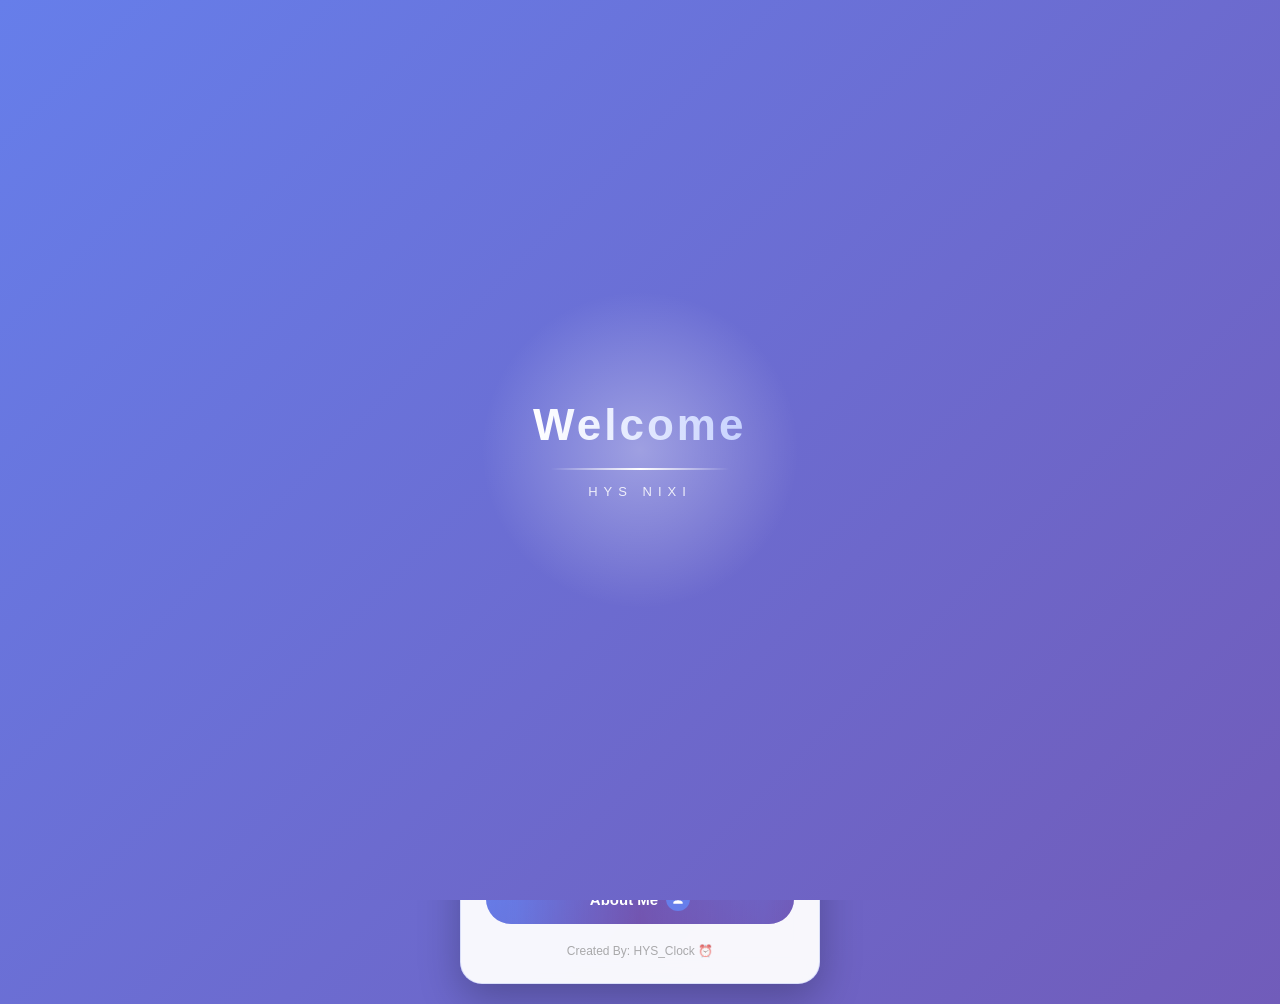
==== index.html @ 5f3a29b8 "Update index.html" ====
<!doctype html>
<html lang="fa" dir="rtl">

<head>
  <meta charset="UTF-8" />
  <meta name="viewport" content="width=device-width, initial-scale=1.0, maximum-scale=5.0, viewport-fit=cover" />
  <meta name="description" content="Created By: HYS_Clock" />
  <meta name="theme-color" content="#667eea" />
  <title>HYS NIXI</title>

  <style>
    :root {
      --primary: #667eea;
      --primary-dark: #764ba2;
      --card-bg: rgba(255, 255, 255, 0.95);
      --text: #333333;
      --muted: #888888;
      --shadow: rgba(0, 0, 0, 0.25);
      --border: rgba(102, 126, 234, 0.2);
      --clock-bg: rgba(102, 126, 234, 0.1);
      --clock-border: rgba(102, 126, 234, 0.25);
      --player-bg: rgba(102, 126, 234, 0.08);
    }

    body.dark {
      --card-bg: rgba(30, 30, 46, 0.95);
      --text: #eaeaea;
      --muted: #aaaaaa;
      --shadow: rgba(0, 0, 0, 0.6);
      --border: rgba(102, 126, 234, 0.4);
      --clock-bg: rgba(102, 126, 234, 0.18);
      --clock-border: rgba(102, 126, 234, 0.4);
      --player-bg: rgba(102, 126, 234, 0.15);
    }

    * {
      box-sizing: border-box;
      margin: 0;
      padding: 0;
    }

    html {
      -webkit-text-size-adjust: 100%;
      text-size-adjust: 100%;
      scroll-behavior: smooth;
    }

    body {
      font-family: Tahoma, sans-serif;
      min-height: 100vh;
      min-height: 100dvh;
      display: flex;
      justify-content: center;
      align-items: center;
      padding: 20px;
      background: linear-gradient(135deg, #667eea, #764ba2, #667eea);
      background-size: 300% 300%;
      animation: gradientMove 15s ease infinite;
      transition: background 0.4s ease;
      overflow-x: hidden;
      position: relative;
      -webkit-tap-highlight-color: transparent;
      -webkit-font-smoothing: antialiased;
      -moz-osx-font-smoothing: grayscale;
      overscroll-behavior-y: none;
      touch-action: manipulation;
    }

    @keyframes gradientMove {
      0% {
        background-position: 0% 50%;
      }

      50% {
        background-position: 100% 50%;
      }

      100% {
        background-position: 0% 50%;
      }
    }

    body.perf-low {
      animation-duration: 40s;
    }

    body.perf-low .avatar {
      animation: none;
    }

    body.perf-low .card {
      backdrop-filter: none;
      -webkit-backdrop-filter: none;
      background: var(--card-bg);
    }

    body.is-mobile .card {
      backdrop-filter: blur(8px);
      -webkit-backdrop-filter: blur(8px);
    }

    body.is-mobile.perf-low .card {
      backdrop-filter: none;
      -webkit-backdrop-filter: none;
    }

    #particles {
      position: fixed;
      top: 0;
      left: 0;
      width: 100%;
      height: 100%;
      pointer-events: none;
      z-index: 0;
      transform: translateZ(0);
    }

    .card {
      position: relative;
      z-index: 2;
      background: var(--card-bg);
      backdrop-filter: blur(12px);
      -webkit-backdrop-filter: blur(12px);
      border-radius: 22px;
      padding: 30px 25px 25px;
      width: 100%;
      max-width: 360px;
      text-align: center;
      box-shadow: 0 15px 40px var(--shadow);
      border: 1px solid var(--border);
      transition: background 0.4s ease, transform 0.3s ease;
      animation: cardIn 0.8s cubic-bezier(0.34, 1.56, 0.64, 1);
      will-change: transform;
      transform: translateZ(0);
      backface-visibility: hidden;
      -webkit-backface-visibility: hidden;
      overflow: hidden;
    }

    @keyframes cardIn {
      0% {
        opacity: 0;
        transform: translateY(40px) scale(0.9);
      }

      100% {
        opacity: 1;
        transform: translateY(0) scale(1);
      }
    }

    @media (hover: hover) and (pointer: fine) {
      .card:hover {
        transform: translateY(-8px);
      }
    }

    /* ============================================================
       THEME SWITCH (adapted from Uiverse.io by Galahhad)
       ------------------------------------------------------------
       - Pure CSS transitions, no JS rAF loops
       - No animation property → respects prefers-reduced-motion
       - Hover only on real pointer devices (no sticky tap state)
       - Accessible: checkbox stays focusable via opacity: 0
       ============================================================ */
    .theme-switch {
      position: absolute;
      top: 15px;
      left: 15px;
      z-index: 3;
      --toggle-size: 13px;
      --container-width: 5.625em;
      --container-height: 2.5em;
      --container-radius: 6.25em;
      --container-light-bg: #3D7EAE;
      --container-night-bg: #1D1F2C;
      --circle-container-diameter: 3.375em;
      --sun-moon-diameter: 2.125em;
      --sun-bg: #ECCA2F;
      --moon-bg: #C4C9D1;
      --spot-color: #959DB1;
      --circle-container-offset: calc((var(--circle-container-diameter) - var(--container-height)) / 2 * -1);
      --stars-color: #fff;
      --clouds-color: #F3FDFF;
      --back-clouds-color: #AACADF;
      --transition: .5s cubic-bezier(0, -0.02, 0.4, 1.25);
      --circle-transition: .3s cubic-bezier(0, -0.02, 0.35, 1.17);
      display: block;
      cursor: pointer;
      user-select: none;
      -webkit-user-select: none;
      -webkit-tap-highlight-color: transparent;
    }

    .theme-switch,
    .theme-switch *,
    .theme-switch *::before,
    .theme-switch *::after {
      box-sizing: border-box;
      margin: 0;
      padding: 0;
      font-size: var(--toggle-size);
    }

    .theme-switch__container {
      width: var(--container-width);
      height: var(--container-height);
      background-color: var(--container-light-bg);
      border-radius: var(--container-radius);
      overflow: hidden;
      cursor: pointer;
      box-shadow:
        0em -0.062em 0.062em rgba(0, 0, 0, 0.25),
        0em 0.062em 0.125em rgba(255, 255, 255, 0.94);
      transition: var(--transition);
      position: relative;
    }

    .theme-switch__container::before {
      content: "";
      position: absolute;
      z-index: 1;
      inset: 0;
      box-shadow:
        0em 0.05em 0.187em rgba(0, 0, 0, 0.25) inset,
        0em 0.05em 0.187em rgba(0, 0, 0, 0.25) inset;
      border-radius: var(--container-radius);
      pointer-events: none;
    }

    /* Visually hidden but keyboard-focusable */
    .theme-switch__checkbox {
      position: absolute;
      width: 1px;
      height: 1px;
      opacity: 0;
      pointer-events: none;
    }

    /* Focus ring on the container when checkbox is keyboard-focused */
    .theme-switch__checkbox:focus-visible+.theme-switch__container {
      outline: 2px solid rgba(255, 255, 255, 0.7);
      outline-offset: 3px;
    }

    .theme-switch__circle-container {
      width: var(--circle-container-diameter);
      height: var(--circle-container-diameter);
      background-color: rgba(255, 255, 255, 0.1);
      position: absolute;
      left: var(--circle-container-offset);
      top: var(--circle-container-offset);
      border-radius: var(--container-radius);
      box-shadow:
        inset 0 0 0 3.375em rgba(255, 255, 255, 0.1),
        inset 0 0 0 3.375em rgba(255, 255, 255, 0.1),
        0 0 0 0.625em rgba(255, 255, 255, 0.1),
        0 0 0 1.25em rgba(255, 255, 255, 0.1);
      display: flex;
      transition: var(--circle-transition);
      pointer-events: none;
    }

    .theme-switch__sun-moon-container {
      pointer-events: auto;
      position: relative;
      z-index: 2;
      width: var(--sun-moon-diameter);
      height: var(--sun-moon-diameter);
      margin: auto;
      border-radius: var(--container-radius);
      background-color: var(--sun-bg);
      box-shadow:
        0.062em 0.062em 0.062em 0em rgba(254, 255, 239, 0.61) inset,
        0em -0.062em 0.062em 0em #a1872a inset;
      filter:
        drop-shadow(0.062em 0.125em 0.125em rgba(0, 0, 0, 0.25)) drop-shadow(0em 0.062em 0.125em rgba(0, 0, 0, 0.25));
      overflow: hidden;
      transition: var(--transition);
    }

    .theme-switch__moon {
      transform: translateX(100%);
      width: 100%;
      height: 100%;
      background-color: var(--moon-bg);
      border-radius: inherit;
      box-shadow:
        0.062em 0.062em 0.062em 0em rgba(254, 255, 239, 0.61) inset,
        0em -0.062em 0.062em 0em #969696 inset;
      transition: var(--transition);
      position: relative;
    }

    .theme-switch__spot {
      position: absolute;
      top: 0.75em;
      left: 0.312em;
      width: 0.75em;
      height: 0.75em;
      border-radius: var(--container-radius);
      background-color: var(--spot-color);
      box-shadow: 0em 0.0312em 0.062em rgba(0, 0, 0, 0.25) inset;
    }

    .theme-switch__spot:nth-of-type(2) {
      width: 0.375em;
      height: 0.375em;
      top: 0.937em;
      left: 1.375em;
    }

    .theme-switch__spot:nth-last-of-type(3) {
      width: 0.25em;
      height: 0.25em;
      top: 0.312em;
      left: 0.812em;
    }

    .theme-switch__clouds {
      width: 1.25em;
      height: 1.25em;
      background-color: var(--clouds-color);
      border-radius: var(--container-radius);
      position: absolute;
      bottom: -0.625em;
      left: 0.312em;
      box-shadow:
        0.937em 0.312em var(--clouds-color),
        -0.312em -0.312em var(--back-clouds-color),
        1.437em 0.375em var(--clouds-color),
        0.5em -0.125em var(--back-clouds-color),
        2.187em 0 var(--clouds-color),
        1.25em -0.062em var(--back-clouds-color),
        2.937em 0.312em var(--clouds-color),
        2em -0.312em var(--back-clouds-color),
        3.625em -0.062em var(--clouds-color),
        2.625em 0em var(--back-clouds-color),
        4.5em -0.312em var(--clouds-color),
        3.375em -0.437em var(--back-clouds-color),
        4.625em -1.75em 0 0.437em var(--clouds-color),
        4em -0.625em var(--back-clouds-color),
        4.125em -2.125em 0 0.437em var(--back-clouds-color);
      transition: 0.5s cubic-bezier(0, -0.02, 0.4, 1.25);
    }

    .theme-switch__stars-container {
      position: absolute;
      color: var(--stars-color);
      top: -100%;
      left: 0.312em;
      width: 2.75em;
      height: auto;
      transition: var(--transition);
    }

    /* ---------- Checked (dark) state ---------- */
    .theme-switch__checkbox:checked+.theme-switch__container {
      background-color: var(--container-night-bg);
    }

    .theme-switch__checkbox:checked+.theme-switch__container .theme-switch__circle-container {
      left: calc(100% - var(--circle-container-offset) - var(--circle-container-diameter));
    }

    .theme-switch__checkbox:checked+.theme-switch__container .theme-switch__moon {
      transform: translate(0);
    }

    .theme-switch__checkbox:checked+.theme-switch__container .theme-switch__clouds {
      bottom: -4.062em;
    }

    .theme-switch__checkbox:checked+.theme-switch__container .theme-switch__stars-container {
      top: 50%;
      transform: translateY(-50%);
    }

    /* Hover micro-motion: only on devices with a real pointer */
    @media (hover: hover) and (pointer: fine) {
      .theme-switch__circle-container:hover {
        left: calc(var(--circle-container-offset) + 0.187em);
      }

      .theme-switch__checkbox:checked+.theme-switch__container .theme-switch__circle-container:hover {
        left: calc(100% - var(--circle-container-offset) - var(--circle-container-diameter) - 0.187em);
      }
    }

    /* ============================================================ */

    .clock-box {
      position: absolute;
      top: 15px;
      right: 15px;
      display: flex;
      flex-direction: column;
      align-items: center;
      padding: 6px 12px;
      background: var(--clock-bg);
      border: 1px solid var(--clock-border);
      border-radius: 14px;
      backdrop-filter: blur(8px);
      -webkit-backdrop-filter: blur(8px);
      pointer-events: none;
      animation: clockFadeIn 0.8s ease 0.3s both;
    }

    @keyframes clockFadeIn {
      from {
        opacity: 0;
        transform: translateY(-8px);
      }

      to {
        opacity: 1;
        transform: translateY(0);
      }
    }

    .clock-time {
      font-family: Arial, sans-serif;
      font-size: 14px;
      font-weight: bold;
      color: var(--text);
      font-variant-numeric: tabular-nums;
      letter-spacing: 1px;
      direction: ltr;
      display: flex;
      align-items: center;
      gap: 3px;
    }

    .clock-time .digit {
      display: inline-block;
      overflow: hidden;
      height: 1.1em;
      line-height: 1.1em;
      min-width: 0.62em;
      text-align: center;
      vertical-align: top;
    }

    .clock-time .digit>span {
      display: inline-block;
      will-change: transform, opacity;
    }

    .clock-time .digit>span.slide-down {
      animation: slideDown 0.4s cubic-bezier(0.34, 1.56, 0.64, 1);
    }

    @keyframes slideDown {
      0% {
        transform: translateY(-100%);
        opacity: 0;
      }

      60% {
        opacity: 1;
      }

      100% {
        transform: translateY(0);
        opacity: 1;
      }
    }

    .clock-time .sep {
      animation: blinkSep 1s infinite;
      color: var(--primary);
      font-weight: bold;
    }

    @keyframes blinkSep {

      0%,
      49% {
        opacity: 1;
      }

      50%,
      100% {
        opacity: 0.3;
      }
    }

    .clock-date {
      font-family: Arial, sans-serif;
      font-size: 12px;
      color: var(--muted);
      margin-top: 3px;
      white-space: nowrap;
      direction: ltr;
    }

    .avatar {
      width: 110px;
      height: 110px;
      border-radius: 50%;
      background: linear-gradient(135deg, var(--primary), var(--primary-dark));
      margin: 25px auto 15px;
      display: flex;
      align-items: center;
      justify-content: center;
      overflow: hidden;
      animation: float 3s ease-in-out infinite, pulse 4s ease-in-out infinite;
      will-change: transform;
      backface-visibility: hidden;
      -webkit-backface-visibility: hidden;
    }

    .avatar img {
      width: 100%;
      height: 100%;
      object-fit: cover;
      object-position: center;
      display: block;
      border-radius: 50%;
      pointer-events: none;
      user-select: none;
      -webkit-user-select: none;
    }

    @keyframes float {

      0%,
      100% {
        transform: translateY(0);
      }

      50% {
        transform: translateY(-8px);
      }
    }

    @keyframes pulse {

      0%,
      100% {
        box-shadow: 0 8px 20px rgba(102, 126, 234, 0.4);
      }

      50% {
        box-shadow: 0 8px 32px rgba(102, 126, 234, 0.9);
      }
    }

    .card h2 {
      color: var(--text);
      margin-bottom: 8px;
      font-size: 26px;
      background: linear-gradient(90deg, var(--primary), var(--primary-dark), var(--primary));
      background-size: 200% auto;
      -webkit-background-clip: text;
      -webkit-text-fill-color: transparent;
      background-clip: text;
      animation: shine 3s linear infinite;
    }

    @keyframes shine {
      to {
        background-position: 200% center;
      }
    }

    #typingText {
      color: var(--muted);
      font-size: 14px;
      margin-bottom: 22px;
      min-height: 22px;
      line-height: 1.6;
    }

    #typingText::after {
      content: "|";
      animation: blink 0.8s infinite;
      color: var(--primary);
      margin-right: 2px;
    }

    @keyframes blink {

      0%,
      50% {
        opacity: 1;
      }

      51%,
      100% {
        opacity: 0;
      }
    }

    .buttons {
      display: flex;
      flex-direction: column;
      gap: 12px;
      margin-bottom: 20px;
    }

    .btn {
      display: flex;
      align-items: center;
      justify-content: center;
      gap: 8px;
      padding: 13px 20px;
      background: linear-gradient(135deg, var(--primary), var(--primary-dark));
      color: #fff;
      border-radius: 25px;
      text-decoration: none;
      font-size: 15px;
      font-weight: 500;
      font-family: inherit;
      border: none;
      cursor: pointer;
      transition: transform 0.2s cubic-bezier(0.34, 1.56, 0.64, 1), box-shadow 0.2s ease;
      opacity: 0;
      transform: translateY(15px);
      animation: btnIn 0.5s ease forwards;
      position: relative;
      overflow: hidden;
      will-change: transform;
      backface-visibility: hidden;
      -webkit-backface-visibility: hidden;
      -webkit-tap-highlight-color: transparent;
      touch-action: manipulation;
      user-select: none;
      -webkit-user-select: none;
      isolation: isolate;
    }

    .btn:nth-child(1) {
      animation-delay: 0.3s;
      --shine-delay: 0s;
    }

    .btn:nth-child(2) {
      animation-delay: 0.4s;
      --shine-delay: 0.9s;
    }

    .btn:nth-child(3) {
      animation-delay: 0.5s;
      --shine-delay: 1.8s;
    }

    .btn:nth-child(4) {
      animation-delay: 0.6s;
      --shine-delay: 2.7s;
    }

    .btn:nth-child(5) {
      animation-delay: 0.7s;
      --shine-delay: 3.6s;
    }

    .btn:nth-child(6) {
      animation-delay: 0.8s;
      --shine-delay: 4.5s;
    }

    .btn:nth-child(7) {
      animation-delay: 0.9s;
      --shine-delay: 5.4s;
    }

    .btn:nth-child(9) {
      animation-delay: 1.0s;
      --shine-delay: 6.3s;
    }

    .btn.entered,
    .music-player.entered {
      animation: none;
      opacity: 1;
      transform: translateY(0);
    }

    @keyframes btnIn {
      to {
        opacity: 1;
        transform: translateY(0);
      }
    }

    @media (hover: hover) and (pointer: fine) {
      .btn:hover {
        transform: translateY(-3px);
        box-shadow: 0 10px 22px rgba(102, 126, 234, 0.5);
      }

      .btn:hover .btn-icon {
        transform: scale(1.1) rotate(-10deg);
      }
    }

    .btn:active {
      transform: translateY(0) scale(0.97);
    }

    .btn:focus {
      outline: none;
    }

    .btn:focus-visible {
      outline: 2px solid rgba(255, 255, 255, 0.6);
      outline-offset: 2px;
    }

    .btn::before {
      content: "";
      position: absolute;
      top: 0;
      left: -50%;
      width: 200%;
      height: 100%;
      background: linear-gradient(90deg,
          transparent 0%,
          rgba(102, 126, 234, 0.35) 30%,
          rgba(118, 75, 162, 0.55) 50%,
          rgba(102, 126, 234, 0.35) 70%,
          transparent 100%);
      pointer-events: none;
      animation: btnWave 9s ease-in-out infinite;
      animation-delay: var(--shine-delay, 0s);
      will-change: transform;
      z-index: 0;
    }

    @keyframes btnWave {
      0% {
        transform: translateX(0%);
      }

      50% {
        transform: translateX(-50%);
      }

      100% {
        transform: translateX(0%);
      }
    }

    .btn>* {
      position: relative;
      z-index: 1;
    }

    .btn .btn-icon {
      display: flex;
      align-items: center;
      justify-content: center;
      width: 24px;
      height: 24px;
      color: #fff;
      border-radius: 50%;
      flex-shrink: 0;
      transition: transform 0.3s;
      overflow: hidden;
    }

    .btn .btn-icon svg {
      width: 14px;
      height: 14px;
      fill: currentColor;
    }

    .icon-aparat {
      background-color: #ED145B;
    }

    .icon-kick {
      background-color: #53FC18;
    }

    .icon-telegram {
      background-color: #0088cc;
    }

    .icon-instagram {
      background: linear-gradient(45deg, #f09433 0%, #e6683c 25%, #dc2743 50%, #cc2366 75%, #bc1888 100%);
    }

    .icon-discord {
      background-color: #5865F2;
    }

    .icon-rubika {
      background-color: #714add;
    }

    .icon-sibmo {
      background-color: #FFFFFF !important;
      border-radius: 6px !important;
      color: #6C5B7B !important;
      font-family: Arial, sans-serif !important;
      font-weight: 900 !important;
      font-size: 18px !important;
      line-height: 1 !important;
    }

    .icon-about {
      background-color: var(--primary);
    }

    .divider {
      height: 1px;
      background: var(--border);
      margin: 18px 0;
      width: 100%;
      opacity: 0.6;
      border-radius: 2px;
    }

    #aboutSection {
      display: flex;
      flex-direction: column;
      gap: 15px;
    }

    .about-text {
      color: var(--text);
      font-size: 16px;
      font-family: system-ui, -apple-system, BlinkMacSystemFont, "Segoe UI", Roboto, "Helvetica Neue", Arial, sans-serif;
      line-height: 2.4;
      text-align: right;
      min-height: 150px;
      direction: rtl;
      font-weight: 500;
      letter-spacing: 0.5px;
      padding: 0 5px;
      display: block;
    }

    .about-text p {
      margin-bottom: 12px;
      opacity: 0;
      transform: translateY(15px);
      transition: opacity 0.7s ease, transform 0.7s ease;
    }

    .about-text p.revealed {
      opacity: 1;
      transform: translateY(0);
    }

    .back-btn {
      align-self: flex-start;
      padding: 8px 16px;
      font-size: 13px;
      border-radius: 15px;
      background: rgba(102, 126, 234, 0.15);
      color: var(--primary);
      border: 1px solid var(--border);
    }

    @media (hover: hover) and (pointer: fine) {
      .back-btn:hover {
        background: var(--primary);
        color: #fff;
        transform: translateY(-2px);
      }
    }

    .music-player {
      background: var(--player-bg);
      border: 1px solid var(--clock-border);
      border-radius: 16px;
      padding: 10px 12px;
      margin-bottom: 20px;
      display: flex;
      align-items: center;
      gap: 10px;
      animation: fadeUp 0.6s ease 1s both;
    }

    @keyframes fadeUp {
      from {
        opacity: 0;
        transform: translateY(15px);
      }

      to {
        opacity: 1;
        transform: translateY(0);
      }
    }

    .play-btn {
      position: relative;
      width: 44px;
      height: 44px;
      border-radius: 50%;
      border: none;
      background: linear-gradient(135deg, var(--primary), var(--primary-dark));
      color: #fff;
      font-size: 16px;
      cursor: pointer;
      display: flex;
      align-items: center;
      justify-content: center;
      flex-shrink: 0;
      transition: transform 0.2s;
      box-shadow: 0 4px 12px rgba(102, 126, 234, 0.4);
      -webkit-tap-highlight-color: transparent;
      touch-action: manipulation;
      user-select: none;
      -webkit-user-select: none;
    }

    @media (hover: hover) and (pointer: fine) {
      .play-btn:hover {
        transform: scale(1.08);
      }
    }

    .play-btn:active {
      transform: scale(0.95);
    }

    .play-btn::before {
      content: "";
      position: absolute;
      inset: -4px;
      border-radius: 50%;
      border: 2px solid transparent;
      border-top-color: var(--primary);
      border-right-color: var(--primary);
      opacity: 0;
      transition: opacity 0.3s;
      pointer-events: none;
    }

    .music-player.playing .play-btn::before {
      opacity: 1;
      animation: spin 1.2s linear infinite;
    }

    @keyframes spin {
      to {
        transform: rotate(360deg);
      }
    }

    .player-info {
      flex: 1;
      display: flex;
      flex-direction: column;
      gap: 2px;
      min-width: 0;
    }

    .player-title {
      font-size: 12px;
      color: var(--text);
      display: flex;
      align-items: center;
      gap: 6px;
      white-space: nowrap;
      overflow: hidden;
      text-overflow: ellipsis;
    }

    .player-title .note {
      display: inline-block;
      transition: transform 0.3s;
    }

    .music-player.playing .player-title .note {
      animation: bounce 0.6s ease-in-out infinite alternate;
    }

    @keyframes bounce {
      from {
        transform: translateY(0);
      }

      to {
        transform: translateY(-4px);
      }
    }

    #visualizer {
      display: block;
      width: 100%;
      height: 22px;
      margin: 0;
      pointer-events: none;
    }

    .progress-bar {
      width: 100%;
      height: 12px;
      background: transparent;
      border-radius: 10px;
      cursor: pointer;
      position: relative;
      -webkit-tap-highlight-color: transparent;
      touch-action: none;
      direction: ltr;
      display: flex;
      align-items: center;
    }

    .progress-bar .progress-track {
      width: 100%;
      height: 5px;
      background: rgba(102, 126, 234, 0.2);
      border-radius: 10px;
      overflow: hidden;
      position: relative;
      pointer-events: none;
    }

    .progress-fill {
      height: 100%;
      width: 0%;
      background: linear-gradient(90deg, var(--primary), var(--primary-dark));
      border-radius: 10px;
      transition: width 0.05s linear;
      will-change: width;
      pointer-events: none;
    }

    .player-time {
      display: flex;
      justify-content: space-between;
      font-size: 10px;
      color: var(--muted);
      font-family: Arial, sans-serif;
      direction: ltr;
    }

    .volume-control {
      display: flex;
      align-items: center;
      gap: 5px;
      flex-shrink: 0;
    }

    .volume-btn {
      background: transparent;
      border: none;
      color: var(--text);
      font-size: 15px;
      cursor: pointer;
      padding: 4px;
      transition: transform 0.2s;
      -webkit-tap-highlight-color: transparent;
      touch-action: manipulation;
      user-select: none;
      -webkit-user-select: none;
    }

    @media (hover: hover) and (pointer: fine) {
      .volume-btn:hover {
        transform: scale(1.15);
      }
    }

    .volume-slider {
      -webkit-appearance: none;
      appearance: none;
      width: 50px;
      height: 4px;
      background: rgba(102, 126, 234, 0.25);
      border-radius: 10px;
      outline: none;
      cursor: pointer;
      touch-action: manipulation;
      direction: ltr;
    }

    .volume-slider::-webkit-slider-thumb {
      -webkit-appearance: none;
      appearance: none;
      width: 12px;
      height: 12px;
      border-radius: 50%;
      background: var(--primary);
      cursor: pointer;
      box-shadow: 0 2px 6px rgba(102, 126, 234, 0.5);
      transition: transform 0.2s;
    }

    @media (hover: hover) and (pointer: fine) {
      .volume-slider::-webkit-slider-thumb:hover {
        transform: scale(1.2);
      }
    }

    .volume-slider::-moz-range-thumb {
      width: 12px;
      height: 12px;
      border-radius: 50%;
      background: var(--primary);
      cursor: pointer;
      border: none;
      box-shadow: 0 2px 6px rgba(102, 126, 234, 0.5);
    }

    .hidden {
      display: none !important;
    }

    .footer {
      margin-top: 15px;
      font-size: 12px;
      color: var(--muted);
      opacity: 0.7;
    }

    .confetti {
      position: fixed;
      width: 10px;
      height: 10px;
      z-index: 9998;
      pointer-events: none;
      border-radius: 2px;
      will-change: transform, opacity;
    }

    /* ===== Welcome Overlay ===== */
    #welcome-overlay {
      position: fixed;
      inset: 0;
      z-index: 99999;
      display: flex;
      justify-content: center;
      align-items: center;
      flex-direction: column;
      background: linear-gradient(135deg, #667eea, #764ba2, #667eea);
      background-size: 300% 300%;
      animation: gradientMove 8s ease infinite;
      color: #fff;
      font-family: Tahoma, sans-serif;
      opacity: 1;
      pointer-events: auto;
    }

    #welcome-overlay.hide {
      opacity: 0;
      pointer-events: none;
      transition: opacity 1s ease;
    }

    .welcome-glow {
      position: absolute;
      width: 320px;
      height: 320px;
      border-radius: 50%;
      background: radial-gradient(circle, rgba(255, 255, 255, 0.35) 0%, rgba(255, 255, 255, 0) 70%);
      animation: welcomeGlow 2.4s ease-in-out infinite;
      pointer-events: none;
    }

    @keyframes welcomeGlow {

      0%,
      100% {
        transform: scale(1);
        opacity: 0.7;
      }

      50% {
        transform: scale(1.25);
        opacity: 1;
      }
    }

    .welcome-text {
      font-size: 44px;
      font-weight: 900;
      letter-spacing: 3px;
      text-align: center;
      line-height: 1.1;
      background: linear-gradient(90deg, #ffffff, #c7d2fe, #ffffff);
      background-size: 200% auto;
      -webkit-background-clip: text;
      -webkit-text-fill-color: transparent;
      background-clip: text;
      animation: welcomeShine 2.5s linear infinite, welcomeEnter 1s cubic-bezier(0.22, 1, 0.36, 1) both;
      position: relative;
      z-index: 2;
    }

    @keyframes welcomeShine {
      to {
        background-position: 200% center;
      }
    }

    @keyframes welcomeEnter {
      0% {
        opacity: 0;
        transform: translateY(24px) scale(0.9);
        filter: blur(8px);
      }

      60% {
        opacity: 1;
        filter: blur(0);
      }

      100% {
        opacity: 1;
        transform: translateY(0) scale(1);
        filter: blur(0);
      }
    }

    .welcome-line {
      width: 0;
      height: 2px;
      margin: 18px 0 14px;
      background: linear-gradient(90deg, transparent, #ffffff, transparent);
      border-radius: 2px;
      animation: welcomeLine 1s ease 0.45s forwards;
      position: relative;
      z-index: 2;
    }

    @keyframes welcomeLine {
      to {
        width: 180px;
      }
    }

    .welcome-sub {
      font-size: 13px;
      letter-spacing: 6px;
      color: rgba(255, 255, 255, 0.85);
      text-transform: uppercase;
      opacity: 0;
      animation: welcomeSub 0.9s ease 0.85s forwards;
      position: relative;
      z-index: 2;
    }

    @keyframes welcomeSub {
      from {
        opacity: 0;
        transform: translateY(8px);
        letter-spacing: 3px;
      }

      to {
        opacity: 1;
        transform: translateY(0);
        letter-spacing: 6px;
      }
    }

    @media (max-width: 400px) {
      .welcome-text {
        font-size: 34px;
        letter-spacing: 2px;
      }

      .welcome-sub {
        font-size: 11px;
        letter-spacing: 5px;
      }

      .welcome-line {
        margin: 14px 0 12px;
      }

      @keyframes welcomeLine {
        to {
          width: 140px;
        }
      }

      .welcome-glow {
        width: 240px;
        height: 240px;
      }
    }

    /* ============================================================
       SHORT SCREEN (desktop with small height)
       ============================================================ */
    @media (max-height: 700px) and (min-width: 501px) {
      body {
        padding: 10px;
        align-items: flex-start;
      }

      .card {
        margin-top: 10px;
        padding: 20px 18px 18px;
      }

      .avatar {
        width: 80px;
        height: 80px;
        margin: 15px auto 10px;
      }

      .card h2 {
        font-size: 22px;
        margin-bottom: 4px;
      }

      #typingText {
        margin-bottom: 14px;
      }

      .music-player {
        margin-bottom: 14px;
        padding: 8px 10px;
      }

      .btn {
        padding: 10px 16px;
        font-size: 14px;
      }

      .buttons {
        gap: 8px;
        margin-bottom: 12px;
      }

      .divider {
        margin: 12px 0;
      }

      #visualizer {
        height: 18px;
      }
    }

    @media (max-height: 600px) and (min-width: 501px) {
      .avatar {
        width: 60px;
        height: 60px;
        margin: 10px auto 6px;
      }

      .card {
        padding: 15px 15px 12px;
      }

      .card h2 {
        font-size: 18px;
      }

      .clock-time {
        font-size: 11px;
      }

      .btn {
        padding: 8px 14px;
        font-size: 13px;
      }

      #visualizer {
        height: 16px;
      }
    }

    /* ============================================================
       MOBILE — Fully fluid layout using clamp() + dvh
       ============================================================ */
    @media (max-width: 500px) {
      body {
        padding: max(6px, 1.2dvh) max(8px, 1.6dvh);
        padding-left: max(8px, 1.6dvh, env(safe-area-inset-left));
        padding-right: max(8px, 1.6dvh, env(safe-area-inset-right));
        padding-top: max(6px, 1.2dvh, env(safe-area-inset-top));
        padding-bottom: max(6px, 1.2dvh, env(safe-area-inset-bottom));
        align-items: center;
      }

      .card {
        padding: clamp(12px, 2.2dvh, 24px) clamp(14px, 3.5vw, 22px) clamp(10px, 1.8dvh, 18px);
        border-radius: clamp(14px, 2.6dvh, 22px);
        max-width: min(360px, 92vw);
      }

      /* Theme switch scales down with the viewport */
      .theme-switch {
        top: clamp(9px, 1.8dvh, 15px);
        left: clamp(9px, 1.8dvh, 15px);
        --toggle-size: clamp(10px, 1.55dvh, 13px);
      }

      .clock-box {
        top: clamp(9px, 1.8dvh, 15px);
        right: clamp(9px, 1.8dvh, 15px);
        padding: clamp(4px, 0.8dvh, 6px) clamp(8px, 1.6dvh, 12px);
        border-radius: clamp(10px, 1.8dvh, 14px);
      }

      .clock-time {
        font-size: clamp(10.5px, 1.7dvh, 14px);
      }

      .clock-date {
        font-size: clamp(9.5px, 1.5dvh, 12px);
        margin-top: clamp(2px, 0.4dvh, 3px);
      }

      .avatar {
        width: clamp(62px, 11dvh, 110px);
        height: clamp(62px, 11dvh, 110px);
        margin: clamp(28px, 4.5dvh, 40px) auto clamp(8px, 1.4dvh, 15px);
      }

      .card h2 {
        font-size: clamp(18px, 2.9dvh, 26px);
        margin-bottom: clamp(3px, 0.6dvh, 8px);
      }

      #typingText {
        font-size: clamp(11px, 1.7dvh, 14px);
        margin-bottom: clamp(9px, 1.6dvh, 18px);
        min-height: clamp(15px, 2.2dvh, 20px);
        line-height: 1.45;
      }

      .music-player {
        padding: clamp(6px, 1.1dvh, 10px) clamp(8px, 1.5dvh, 12px);
        margin-bottom: clamp(9px, 1.6dvh, 16px);
        gap: clamp(6px, 1.1dvh, 10px);
        border-radius: clamp(11px, 1.9dvh, 16px);
      }

      .play-btn {
        width: clamp(30px, 5.2dvh, 44px);
        height: clamp(30px, 5.2dvh, 44px);
        font-size: clamp(11px, 1.9dvh, 16px);
      }

      .player-title {
        font-size: clamp(10.5px, 1.6dvh, 13px);
        gap: clamp(4px, 0.8dvh, 6px);
      }

      #visualizer {
        height: clamp(12px, 2.1dvh, 20px);
      }

      .progress-bar {
        height: clamp(9px, 1.5dvh, 12px);
      }

      .progress-bar .progress-track {
        height: clamp(4px, 0.7dvh, 5px);
      }

      .player-time {
        font-size: clamp(8.5px, 1.4dvh, 10.5px);
      }

      .volume-btn {
        font-size: clamp(12px, 1.9dvh, 15px);
        padding: clamp(2px, 0.5dvh, 4px);
      }

      .volume-slider {
        width: clamp(32px, 5.5dvh, 50px);
        height: clamp(3px, 0.6dvh, 4px);
      }

      .volume-slider::-webkit-slider-thumb {
        width: clamp(10px, 1.6dvh, 12px);
        height: clamp(10px, 1.6dvh, 12px);
      }

      .volume-slider::-moz-range-thumb {
        width: clamp(10px, 1.6dvh, 12px);
        height: clamp(10px, 1.6dvh, 12px);
      }

      .buttons {
        gap: clamp(5px, 0.95dvh, 11px);
        margin-bottom: clamp(6px, 1.2dvh, 14px);
      }

      .btn {
        padding: clamp(7px, 1.35dvh, 13px) clamp(11px, 2.2dvh, 18px);
        font-size: clamp(11.5px, 1.75dvh, 15px);
        gap: clamp(5px, 0.95dvh, 8px);
        border-radius: clamp(16px, 2.8dvh, 25px);
      }

      .btn .btn-icon {
        width: clamp(17px, 2.9dvh, 24px);
        height: clamp(17px, 2.9dvh, 24px);
      }

      .btn .btn-icon svg {
        width: clamp(10px, 1.7dvh, 14px);
        height: clamp(10px, 1.7dvh, 14px);
      }

      .icon-sibmo {
        font-size: clamp(12.5px, 2.2dvh, 18px) !important;
      }

      .divider {
        margin: clamp(6px, 1.1dvh, 14px) 0;
      }

      .footer {
        font-size: clamp(9.5px, 1.5dvh, 12px);
        margin-top: clamp(5px, 1dvh, 12px);
        opacity: 0.65;
      }

      .back-btn {
        padding: clamp(6px, 1.1dvh, 10px) clamp(12px, 2.2dvh, 16px);
        font-size: clamp(11.5px, 1.7dvh, 14px);
      }

      .about-text {
        font-size: clamp(12.5px, 1.9dvh, 16px);
        line-height: 2;
        min-height: clamp(90px, 18dvh, 150px);
      }

      .confetti {
        width: clamp(6px, 1.1dvh, 10px);
        height: clamp(6px, 1.1dvh, 10px);
      }
    }

    @media (max-width: 768px) {
      body {
        animation-duration: 25s;
      }
    }

    @media (prefers-reduced-motion: reduce) {
      * {
        animation-duration: 0.01ms !important;
        animation-iteration-count: 1 !important;
        transition-duration: 0.01ms !important;
      }
    }
  </style>
</head>

<body>
  <div id="welcome-overlay" aria-hidden="true">
    <div class="welcome-glow"></div>
    <div class="welcome-text">Welcome</div>
    <div class="welcome-line"></div>
    <div class="welcome-sub">HYS NIXI</div>
  </div>

  <canvas id="particles"></canvas>

  <div class="card" id="mainCard">
    <!-- Theme Switch (from Uiverse.io by Galahhad, adapted) -->
    <label class="theme-switch" aria-label="تغییر تم">
      <input type="checkbox" class="theme-switch__checkbox" id="themeCheckbox">
      <div class="theme-switch__container">
        <div class="theme-switch__clouds"></div>
        <div class="theme-switch__stars-container">
          <svg xmlns="http://www.w3.org/2000/svg" viewBox="0 0 144 55" fill="none" aria-hidden="true">
            <path fill-rule="evenodd" clip-rule="evenodd"
              d="M135.831 3.00688C135.055 3.85027 134.111 4.29946 133 4.35447C134.111 4.40947 135.055 4.85867 135.831 5.71123C136.607 6.55462 136.996 7.56303 136.996 8.72727C136.996 7.95722 137.172 7.25134 137.525 6.59129C137.886 5.93124 138.372 5.39954 138.98 5.00535C139.598 4.60199 140.268 4.39114 141 4.35447C139.88 4.2903 138.936 3.85027 138.16 3.00688C137.384 2.16348 136.996 1.16425 136.996 0C136.996 1.16425 136.607 2.16348 135.831 3.00688ZM31 23.3545C32.1114 23.2995 33.0551 22.8503 33.8313 22.0069C34.6075 21.1635 34.9956 20.1642 34.9956 19C34.9956 20.1642 35.3837 21.1635 36.1599 22.0069C36.9361 22.8503 37.8798 23.2903 39 23.3545C38.2679 23.3911 37.5976 23.602 36.9802 24.0053C36.3716 24.3995 35.8864 24.9312 35.5248 25.5913C35.172 26.2513 34.9956 26.9572 34.9956 27.7273C34.9956 26.563 34.6075 25.5546 33.8313 24.7112C33.0551 23.8587 32.1114 23.4095 31 23.3545ZM0 36.3545C1.11136 36.2995 2.05513 35.8503 2.83131 35.0069C3.6075 34.1635 3.99559 33.1642 3.99559 32C3.99559 33.1642 4.38368 34.1635 5.15987 35.0069C5.93605 35.8503 6.87982 36.2903 8 36.3545C7.26792 36.3911 6.59757 36.602 5.98015 37.0053C5.37155 37.3995 4.88644 37.9312 4.52481 38.5913C4.172 39.2513 3.99559 39.9572 3.99559 40.7273C3.99559 39.563 3.6075 38.5546 2.83131 37.7112C2.05513 36.8587 1.11136 36.4095 0 36.3545ZM56.8313 24.0069C56.0551 24.8503 55.1114 25.2995 54 25.3545C55.1114 25.4095 56.0551 25.8587 56.8313 26.7112C57.6075 27.5546 57.9956 28.563 57.9956 29.7273C57.9956 28.9572 58.172 28.2513 58.5248 27.5913C58.8864 26.9312 59.3716 26.3995 59.9802 26.0053C60.5976 25.602 61.2679 25.3911 62 25.3545C60.8798 25.2903 59.9361 24.8503 59.1599 24.0069C58.3837 23.1635 57.9956 22.1642 57.9956 21C57.9956 22.1642 57.6075 23.1635 56.8313 24.0069ZM81 25.3545C82.1114 25.2995 83.0551 24.8503 83.8313 24.0069C84.6075 23.1635 84.9956 22.1642 84.9956 21C84.9956 22.1642 85.3837 23.1635 86.1599 24.0069C86.9361 24.8503 87.8798 25.2903 89 25.3545C88.2679 25.3911 87.5976 25.602 86.9802 26.0053C86.3716 26.3995 85.8864 26.9312 85.5248 27.5913C85.172 28.2513 84.9956 28.9572 84.9956 29.7273C84.9956 28.563 84.6075 27.5546 83.8313 26.7112C83.0551 25.8587 82.1114 25.4095 81 25.3545ZM136 36.3545C137.111 36.2995 138.055 35.8503 138.831 35.0069C139.607 34.1635 139.996 33.1642 139.996 32C139.996 33.1642 140.384 34.1635 141.16 35.0069C141.936 35.8503 142.88 36.2903 144 36.3545C143.268 36.3911 142.598 36.602 141.98 37.0053C141.372 37.3995 140.886 37.9312 140.525 38.5913C140.172 39.2513 139.996 39.9572 139.996 40.7273C139.996 39.563 139.607 38.5546 138.831 37.7112C138.055 36.8587 137.111 36.4095 136 36.3545ZM101.831 49.0069C101.055 49.8503 100.111 50.2995 99 50.3545C100.111 50.4095 101.055 50.8587 101.831 51.7112C102.607 52.5546 102.996 53.563 102.996 54.7273C102.996 53.9572 103.172 53.2513 103.525 52.5913C103.886 51.9312 104.372 51.3995 104.98 51.0053C105.598 50.602 106.268 50.3911 107 50.3545C105.88 50.2903 104.936 49.8503 104.16 49.0069C103.384 48.1635 102.996 47.1642 102.996 46C102.996 47.1642 102.607 48.1635 101.831 49.0069Z"
              fill="currentColor"></path>
          </svg>
        </div>
        <div class="theme-switch__circle-container">
          <div class="theme-switch__sun-moon-container">
            <div class="theme-switch__moon">
              <div class="theme-switch__spot"></div>
              <div class="theme-switch__spot"></div>
              <div class="theme-switch__spot"></div>
            </div>
          </div>
        </div>
      </div>
    </label>

    <div class="clock-box">
      <div class="clock-time" id="clockTime">
        <span class="digit"><span id="h1">0</span></span><span class="digit"><span id="h2">0</span></span><span
          class="sep">:</span><span class="digit"><span id="m1">0</span></span><span class="digit"><span
            id="m2">0</span></span><span class="sep">:</span><span class="digit"><span id="s1">0</span></span><span
          class="digit"><span id="s2">0</span></span>
      </div>
      <div class="clock-date" id="clockDate">—</div>
    </div>

    <div class="avatar">
      <img src="a2.jpg" alt="NIXI" />
    </div>
    <h2>NIXI</h2>
    <p id="typingText"></p>

    <div class="music-player" id="musicPlayer">
      <button class="play-btn" id="playBtn" aria-label="پخش / توقف">▶</button>
      <div class="player-info">
        <div class="player-title">
          <span class="note">🎵</span>
          <span><i>MOWZ ANANASI</i></span>
        </div>
        <canvas id="visualizer"></canvas>
        <div class="progress-bar" id="progressBar">
          <div class="progress-track">
            <div class="progress-fill" id="progressFill"></div>
          </div>
        </div>
        <div class="player-time">
          <span id="currentTime">0:00</span>
          <span id="duration">0:00</span>
        </div>
      </div>
      <div class="volume-control">
        <button class="volume-btn" id="volumeBtn" aria-label="صدا">🔊</button>
        <input type="range" class="volume-slider" id="volumeSlider" min="0" max="1" step="0.05" value="0.7" />
      </div>
    </div>

    <div class="buttons" id="mainButtons">
      <a title="Nixi" href="https://www.aparat.com/hysnixi/live" class="btn" target="_blank" rel="noopener">
        <span class="btn-icon icon-aparat">
          <svg viewBox="0 0 24 24" fill="currentColor">
            <path
              d="M21 6h-7.59l3.29-3.29L16 2l-4 4-4-4-.71.71L10.59 6H3c-1.1 0-2 .9-2 2v12c0 1.1.9 2 2 2h18c1.1 0 2-.9 2-2V8c0-1.1-.9-2-2-2zm0 14H3V8h18v12zM9 10v8l7-4-7-4z" />
          </svg>
        </span>
        <b>Aparat</b>
      </a>
      <a href="https://kick.com/hysnixi" class="btn" target="_blank" rel="noopener">
        <span class="btn-icon icon-kick">
          <svg viewBox="0 0 24 24" fill="currentColor">
            <path d="M4 4h5v4h3v-2h2v-2h6v4h-2v2h-2v4h2v2h2v4h-6v-2h-2v-2h-3v4h-5z" />
          </svg>
        </span>
        <b>Kick</b>
      </a>
      <a href="https://t.me/HysNixi" class="btn" target="_blank" rel="noopener">
        <span class="btn-icon icon-telegram">
          <svg viewBox="0 0 24 24" fill="currentColor">
            <path
              d="M9.78 18.65l.28-4.23 7.68-6.92c.34-.31-.07-.46-.52-.19L7.74 13.3 3.64 12c-.88-.25-.89-.86.2-1.3l15.97-6.16c.73-.27 1.37.18 1.14 1.31l-2.72 12.81c-.22.99-.83 1.24-1.67.76l-4.46-3.28-2.16 2.09c-.26.26-.47.47-.94.47z" />
          </svg>
        </span>
        <b>Telegram</b>
      </a>
      <a href="https://instagram.com/hysnixi" class="btn" target="_blank" rel="noopener">
        <span class="btn-icon icon-instagram">
          <svg viewBox="0 0 24 24" fill="currentColor">
            <path
              d="M12 2.163c3.204 0 3.584.012 4.85.07 3.252.148 4.771 1.691 4.919 4.919.058 1.265.069 1.645.069 4.849 0 3.205-.012 3.584-.069 4.849-.149 3.225-1.664 4.771-4.919 4.919-1.266.058-1.644.07-4.85.07-3.204 0-3.584-.012-4.849-.07-3.26-.149-4.771-1.699-4.919-4.92-.058-1.265-.07-1.644-.07-4.849 0-3.204.013-3.583.07-4.849.149-3.227 1.664-4.771 4.919-4.919 1.266-.057 1.645-.069 4.849-.069zM12 0C8.741 0 8.333.014 7.053.072 2.695.272.273 2.69.073 7.052.014 8.333 0 8.741 0 12c0 3.259.014 3.668.072 4.948.2 4.358 2.618 6.78 6.98 6.98C8.333 23.986 8.741 24 12 24c3.259 0 3.668-.014 4.948-.072 4.354-.2 6.782-2.618 6.979-6.98.059-1.28.073-1.689.073-4.948 0-3.259-.014-3.667-.072-4.947-.196-4.354-2.617-6.78-6.979-6.98C15.668.014 15.259 0 12 0zm0 5.838a6.162 6.162 0 100 12.324 6.162 6.162 0 000-12.324zM12 16a4 4 0 110-8 4 4 0 010 8zm6.406-11.845a1.44 1.44 0 100 2.881 1.44 1.44 0 000-2.881z" />
          </svg>
        </span>
        <b>Instagram</b>
      </a>
      <a href="https://discord.gg/RkVkwgzYue" class="btn" target="_blank" rel="noopener">
        <span class="btn-icon icon-discord">
          <svg viewBox="0 0 24 24" fill="currentColor">
            <path
              d="M20.317 4.3698a19.7913 19.7913 0 00-4.8851-1.5152.0741.0741 0 00-.0785.0371c-.211.3753-.4447.8648-.6083 1.2495-1.8447-.2762-3.68-.2762-5.4868 0-.1636-.3933-.4058-.8742-.6177-1.2495a.077.077 0 00-.0785-.037 19.7363 19.7363 0 00-4.8852 1.515.0699.0699 0 00-.0321.0277C.5334 9.0458-.319 13.5799.0992 18.0578a.0824.0824 0 00.0312.0561c2.0528 1.5076 4.0413 2.4228 5.9929 3.0294a.0777.0777 0 00.0842-.0276c.4616-.6304.8731-1.2952 1.226-1.9942a.076.076 0 00-.0416-.1057c-.6528-.2476-1.2743-.5495-1.8722-.8923a.077.077 0 01-.0076-.1277c.1258-.0943.2517-.1923.3718-.2914a.0743.0743 0 01.0776-.0105c3.9278 1.7933 8.18 1.7933 12.0614 0a.0739.0739 0 01.0785.0095c.1202.099.246.1981.3728.2924a.077.077 0 01-.0066.1276 12.2986 12.2986 0 01-1.873.8914.0766.0766 0 00-.0407.1067c.3604.698.7719 1.3628 1.225 1.9932a.076.076 0 00.0842.0286c1.961-.6067 3.9495-1.5219 6.0023-3.0294a.077.077 0 00.0313-.0552c.5004-5.177-.8382-9.6739-3.5485-13.6604a.061.061 0 00-.0312-.0286zM8.02 15.3312c-1.1825 0-2.1569-1.0857-2.1569-2.419 0-1.3332.9555-2.4189 2.157-2.4189 1.2108 0 2.1757 1.0952 2.1568 2.419 0 1.3332-.9555 2.4189-2.1569 2.4189zm7.9748 0c-1.1825 0-2.1569-1.0857-2.1569-2.419 0-1.3332.9554-2.4189 2.1569-2.4189 1.2108 0 2.1757 1.0952 2.1568 2.419 0 1.3332-.946 2.4189-2.1568 2.4189z" />
          </svg>
        </span>
        <b>Discord</b>
      </a>
      <a href="http://rubika.ir/Hysnixi" class="btn" target="_blank" rel="noopener">
        <span class="btn-icon icon-rubika">
          <svg viewBox="0 0 24 24" fill="currentColor">
            <path d="M20 2H4c-1.1 0-2 .9-2 2v18l4-4h14c1.1 0 2-.9 2-2V4c0-1.1-.9-2-2-2z" />
          </svg>
        </span>
        <b>Rubika</b>
      </a>
      <a href="https://sibmo.ir/hysnixi" class="btn" target="_blank" rel="noopener">
        <span class="btn-icon icon-sibmo">S</span>
        <b>Sibmo</b>
      </a>

      <div class="divider"></div>

      <button class="btn" id="aboutBtn">
        <span class="btn-icon icon-about">
          <svg viewBox="0 0 24 24" fill="currentColor">
            <path
              d="M12 12c2.21 0 4-1.79 4-4s-1.79-4-4-4-4 1.79-4 4 1.79 4 4 4zm0 2c-2.67 0-8 1.34-8 4v2h16v-2c0-2.66-5.33-4-8-4z" />
          </svg>
        </span>
        <b>About Me</b>
      </button>
    </div>

    <div id="aboutSection" class="hidden">
      <button class="btn back-btn" id="backBtn">⬅️<b>Back</b></button>
      <div class="about-text" id="aboutText"></div>
    </div>

    <div class="footer">⏰ Created By: HYS_Clock</div>
  </div>

  <audio id="bgMusic" loop preload="metadata">
    <source src="a.mp3" type="audio/mpeg">
    مرورگر شما از پخش موزیک پشتیبانی نمی‌کند.
  </audio>

  <script>
    /* ==========================================================================
       Disable entrance CSS animations after initial page load
       ========================================================================== */
    setTimeout(() => {
      document.querySelectorAll('.btn').forEach(btn => {
        btn.classList.add('entered');
      });
      const mp = document.getElementById('musicPlayer');
      if (mp) mp.classList.add('entered');
    }, 1800);

    /* ==========================================================================
       WELCOME OVERLAY
       ========================================================================== */
    (function showWelcome() {
      const overlay = document.getElementById('welcome-overlay');
      if (!overlay) return;

      const alreadySeen = sessionStorage.getItem('welcomeShown');
      if (alreadySeen) {
        overlay.remove();
        return;
      }
      sessionStorage.setItem('welcomeShown', '1');

      setTimeout(() => {
        overlay.classList.add('hide');
        setTimeout(() => overlay.remove(), 1100);
      }, 3800);
    })();

    /* ==========================================================================
       UNIFIED PERFORMANCE MANAGER + CLOCK WATCHDOG
       ========================================================================== */
    const PM = (function initPerformanceManager() {
      const ua = navigator.userAgent;
      const isMobile = /Android|iPhone|iPad|iPod|Mobile|webOS|BlackBerry|Opera Mini/i.test(ua);
      const isTablet = /iPad|Tablet/i.test(ua) || (isMobile && window.innerWidth >= 600);
      const cores = navigator.hardwareConcurrency || 2;
      const memory = navigator.deviceMemory || 2;
      const pixelRatio = window.devicePixelRatio || 1;

      let score = 0;
      score += Math.min(cores, 8) * 12;
      score += Math.min(memory, 8) * 10;
      if (!isMobile && !isTablet) score += 50;
      if (pixelRatio > 2.5) score -= 10;

      let tier = 'high';
      if (score < 70) tier = 'low';
      else if (score < 130) tier = 'medium';

      const CONFIG = {
        high: { particles: isMobile ? 45 : 90, connections: true, confetti: isMobile ? 18 : 35, targetFPS: 60, pixelCap: 2, vizBars: isMobile ? 24 : 36 },
        medium: { particles: isMobile ? 25 : 50, connections: true, confetti: isMobile ? 12 : 20, targetFPS: 45, pixelCap: 1.5, vizBars: isMobile ? 18 : 28 },
        low: { particles: isMobile ? 15 : 25, connections: false, confetti: isMobile ? 8 : 12, targetFPS: 30, pixelCap: 1, vizBars: isMobile ? 12 : 18 }
      };
      const cfg = CONFIG[tier];

      document.body.classList.add('perf-' + tier);
      if (isMobile) document.body.classList.add('is-mobile');
      if (isTablet) document.body.classList.add('is-tablet');
      if (!isMobile && !isTablet) document.body.classList.add('is-desktop');

      const state = {
        tier, isMobile, isTablet, cores, memory,
        particleCount: cfg.particles,
        connectionsEnabled: cfg.connections,
        confettiCount: cfg.confetti,
        targetFPS: cfg.targetFPS,
        pixelCap: cfg.pixelCap,
        vizBars: cfg.vizBars,
        degradationLevel: 0,
        maxDegradation: 2,
        startTime: Date.now(),
        errorCount: 0,
        warmupUntil: Date.now() + 8000,
        lastChangeAt: 0,
        changeCooldownMs: 15000,
        clock: {
          lastTick: Date.now(),
          syncStatus: 'initial',
          source: 'pending',
          consecutiveFailures: 0,
          totalTicks: 0,
          restartCount: 0,
          frozenDetected: false,
          isOnline: navigator.onLine
        }
      };

      window.addEventListener('error', (e) => {
        state.errorCount++;
        console.warn('🛡️ PM Error:', e.message, '| at', e.filename + ':' + e.lineno);
      }, true);

      window.addEventListener('unhandledrejection', (e) => {
        state.errorCount++;
        console.warn('🛡️ PM Promise Rejection:', e.reason);
      });

      let frameCount = 0;
      let lastSampleTime = performance.now();
      let consecutiveLowFPS = 0;
      let consecutiveGoodFPS = 0;

      function fpsTick(now) {
        frameCount++;
        const elapsed = now - lastSampleTime;
        if (elapsed >= 1000) {
          const fps = Math.round(frameCount * 1000 / elapsed);
          frameCount = 0;
          lastSampleTime = now;

          if (Date.now() < state.warmupUntil) {
            consecutiveLowFPS = 0;
            consecutiveGoodFPS = 0;
            requestAnimationFrame(fpsTick);
            return;
          }

          if (Date.now() - state.lastChangeAt < state.changeCooldownMs) {
            consecutiveLowFPS = 0;
            consecutiveGoodFPS = 0;
            requestAnimationFrame(fpsTick);
            return;
          }

          const lowThreshold = state.targetFPS * 0.4;
          const goodThreshold = state.targetFPS * 0.8;

          if (fps < lowThreshold) {
            consecutiveLowFPS++;
            consecutiveGoodFPS = 0;
            if (consecutiveLowFPS >= 5 && state.degradationLevel < state.maxDegradation) {
              console.warn(`⚠️ PM: FPS=${fps} < ${lowThreshold.toFixed(0)} for 5s → degrading`);
              degrade();
              state.lastChangeAt = Date.now();
              consecutiveLowFPS = 0;
            }
          } else if (fps >= goodThreshold) {
            consecutiveGoodFPS++;
            consecutiveLowFPS = 0;
            if (consecutiveGoodFPS >= 20 && state.degradationLevel > 0) {
              console.log(`✅ PM: FPS=${fps} stable for 20s → recovering`);
              recover();
              state.lastChangeAt = Date.now();
              consecutiveGoodFPS = 0;
            }
          } else {
            consecutiveLowFPS = 0;
            consecutiveGoodFPS = 0;
          }
        }
        requestAnimationFrame(fpsTick);
      }
      requestAnimationFrame(fpsTick);

      function degrade() {
        state.degradationLevel++;
        if (state.degradationLevel === 1) {
          state.particleCount = Math.max(8, Math.floor(state.particleCount * 0.5));
          state.confettiCount = Math.max(5, Math.floor(state.confettiCount * 0.5));
          state.connectionsEnabled = false;
          state.vizBars = Math.max(8, Math.floor(state.vizBars * 0.6));
          if (window.__particles && Array.isArray(window.__particles)) {
            window.__particles.length = state.particleCount;
          }
          console.log('🛡️ PM: Degradation level 1 applied');
        } else if (state.degradationLevel === 2) {
          document.body.style.animation = 'none';
          document.body.classList.add('perf-low');
          state.particleCount = Math.max(5, Math.floor(state.particleCount * 0.5));
          state.confettiCount = Math.max(3, Math.floor(state.confettiCount * 0.5));
          state.vizBars = Math.max(6, Math.floor(state.vizBars * 0.6));
          if (window.__particles && Array.isArray(window.__particles)) {
            window.__particles.length = state.particleCount;
          }
          console.log('🛡️ PM: Degradation level 2 applied (final)');
        }
      }

      function recover() {
        if (state.degradationLevel <= 0) return;
        state.degradationLevel--;

        const fullCfg = CONFIG[state.tier];

        if (state.degradationLevel === 0) {
          state.particleCount = fullCfg.particles;
          state.confettiCount = fullCfg.confetti;
          state.connectionsEnabled = fullCfg.connections;
          state.vizBars = fullCfg.vizBars;
          document.body.classList.remove('perf-low');
          document.body.style.animation = '';
          console.log('🛡️ PM: Recovered to level 0 (full performance)');
        } else if (state.degradationLevel === 1) {
          state.particleCount = Math.max(8, Math.floor(fullCfg.particles * 0.5));
          state.confettiCount = Math.max(5, Math.floor(fullCfg.confetti * 0.5));
          state.connectionsEnabled = false;
          state.vizBars = Math.max(8, Math.floor(fullCfg.vizBars * 0.6));
          document.body.classList.remove('perf-low');
          document.body.style.animation = '';
          console.log('🛡️ PM: Recovered to level 1');
        }

        window.dispatchEvent(new Event('pm:rebuild-particles'));
      }

      function markHeavyActivity(durationMs) {
        const d = durationMs || 1500;
        const until = Date.now() + d;
        if (until > state.warmupUntil) state.warmupUntil = until;
      }

      function clockTick() {
        state.clock.lastTick = Date.now();
        state.clock.totalTicks++;
      }

      function clockSyncSuccess(source) {
        state.clock.syncStatus = 'synced';
        state.clock.source = source;
        state.clock.consecutiveFailures = 0;
      }

      function clockSyncFailure() {
        state.clock.syncStatus = 'system';
        state.clock.source = 'system';
        state.clock.consecutiveFailures++;
      }

      function clockHealthCheck() {
        const now = Date.now();
        const sinceTick = now - state.clock.lastTick;

        if (sinceTick > 5000) {
          if (!state.clock.frozenDetected) {
            state.clock.frozenDetected = true;
            if (typeof window.__clockInterval !== 'undefined' && window.__clockInterval) {
              clearInterval(window.__clockInterval);
            }
            if (typeof updateClock === 'function') {
              window.__clockInterval = setInterval(updateClock, 1000);
              updateClock();
              state.clock.restartCount++;
              console.log(`✅ Clock restarted (total: ${state.clock.restartCount})`);
            }
          }
        } else {
          state.clock.frozenDetected = false;
        }

        if (state.clock.syncStatus === 'system' && state.clock.consecutiveFailures >= 2) {
          if (state.clock.isOnline && typeof syncTimeWithOnlineAPI === 'function') {
            if (now - (state.clock.lastSyncAttempt || 0) > 30000) {
              state.clock.lastSyncAttempt = now;
              console.log('🔄 Retrying time sync...');
              syncTimeWithOnlineAPI();
            }
          }
        }
      }

      setInterval(clockHealthCheck, 5000);

      window.addEventListener('online', () => {
        state.clock.isOnline = true;
        console.log('🌐 Network back online - re-syncing clock...');
        if (typeof syncTimeWithOnlineAPI === 'function') syncTimeWithOnlineAPI();
      });

      window.addEventListener('offline', () => {
        state.clock.isOnline = false;
        state.clock.syncStatus = 'system';
        state.clock.source = 'system';
        console.log('📴 Network offline - using system clock');
      });

      return {
        state,
        get: (key) => state[key],
        clockTick,
        clockSyncSuccess,
        clockSyncFailure,
        markHeavyActivity,
        resetDegradation: () => {
          state.degradationLevel = 0;
          state.warmupUntil = Date.now() + 5000;
          state.lastChangeAt = 0;
          recover();
          console.log('♻️ PM: Degradation manually reset');
        },
        getReport: () => ({
          tier: state.tier,
          isMobile: state.isMobile,
          degradation: state.degradationLevel,
          particles: state.particleCount,
          uptime: Math.round((Date.now() - state.startTime) / 1000),
          errors: state.errorCount,
          warmupRemainingMs: Math.max(0, state.warmupUntil - Date.now()),
          cooldownRemainingMs: Math.max(0, state.changeCooldownMs - (Date.now() - state.lastChangeAt)),
          clock: {
            status: state.clock.syncStatus,
            source: state.clock.source,
            lastTickAgo: Math.round((Date.now() - state.clock.lastTick) / 1000),
            ticks: state.clock.totalTicks,
            restarts: state.clock.restartCount,
            online: state.clock.isOnline
          }
        })
      };
    })();

    window.PMReport = () => console.log(PM.getReport());
    window.PMReset = () => PM.resetDegradation();

    /* ========== 1. Theme Toggle (Uiverse Switch) ========== */
    const themeCheckbox = document.getElementById("themeCheckbox");
    const body = document.body;
    const savedTheme = localStorage.getItem("theme");

    if (savedTheme === "dark") {
      body.classList.add("dark");
      themeCheckbox.checked = true;
    }

    themeCheckbox.addEventListener("change", () => {
      body.classList.toggle("dark", themeCheckbox.checked);
      localStorage.setItem("theme", themeCheckbox.checked ? "dark" : "light");
    });

    /* ========== 2. Clock and Date ========== */
    const h1El = document.getElementById("h1");
    const h2El = document.getElementById("h2");
    const m1El = document.getElementById("m1");
    const m2El = document.getElementById("m2");
    const s1El = document.getElementById("s1");
    const s2El = document.getElementById("s2");
    const dateEl = document.getElementById("clockDate");

    let timeOffset = 0;
    let isTimeSynced = false;

    async function syncTimeWithOnlineAPI() {
      try {
        const res = await fetch('https://time.now/developer/api/timezone/Asia/Tehran', { cache: 'no-store' });
        if (res.ok) {
          const data = await res.json();
          timeOffset = new Date(data.datetime).getTime() - Date.now();
          isTimeSynced = true;
          PM.clockSyncSuccess('time.now');
          return;
        }
      } catch (e) { }

      try {
        const res = await fetch('https://timeapi.io/api/Time/current/zone?timeZone=Asia/Tehran', { cache: 'no-store' });
        if (res.ok) {
          const data = await res.json();
          timeOffset = new Date(data.dateTime).getTime() - Date.now();
          isTimeSynced = true;
          PM.clockSyncSuccess('timeapi.io');
          return;
        }
      } catch (e) { }

      try {
        const res = await fetch('https://timeapi.world/api/timezone/Asia/Tehran', { cache: 'no-store' });
        if (res.ok) {
          const data = await res.json();
          timeOffset = new Date(data.datetime).getTime() - Date.now();
          isTimeSynced = true;
          PM.clockSyncSuccess('timeapi.world');
          return;
        }
      } catch (e) { }

      isTimeSynced = false;
      PM.clockSyncFailure();
    }

    function setDigit(el, digit) {
      if (el.textContent !== digit) {
        el.textContent = digit;
        el.classList.remove("slide-down");
        void el.offsetWidth;
        el.classList.add("slide-down");
      }
    }

    function updateClock() {
      PM.clockTick();

      const now = isTimeSynced ? new Date(Date.now() + timeOffset) : new Date();

      const h = now.getHours().toString().padStart(2, "0");
      const m = now.getMinutes().toString().padStart(2, "0");
      const s = now.getSeconds().toString().padStart(2, "0");

      setDigit(h1El, h[0]);
      setDigit(h2El, h[1]);
      setDigit(m1El, m[0]);
      setDigit(m2El, m[1]);
      setDigit(s1El, s[0]);
      setDigit(s2El, s[1]);

      const dayName = now.toLocaleDateString("en-US", { weekday: "long" });
      const jalaliDate = new Intl.DateTimeFormat('fa-IR-u-ca-persian-nu-latn', {
        year: 'numeric',
        month: 'numeric',
        day: 'numeric'
      }).format(now);

      dateEl.textContent = dayName + " " + jalaliDate;
    }

    updateClock();
    window.__clockInterval = setInterval(updateClock, 1000);
    syncTimeWithOnlineAPI();
    setInterval(syncTimeWithOnlineAPI, 5 * 60 * 1000);

    /* ========== 3. Typing Effect ========== */
    const typingEl = document.getElementById("typingText");
    const messages = [
      "هیسسس🤫نیکسی",
      "خوش اومدی به صفحه من 🌟",
      "برای اطلاع از ساعت استریم عضو چنل ها شید👇🏼",
    ];
    let msgIndex = 0, charIndex = 0, deleting = false;

    function type() {
      const current = messages[msgIndex];
      if (!deleting) {
        typingEl.textContent = current.substring(0, charIndex + 1);
        charIndex++;
        if (charIndex === current.length) {
          deleting = true;
          setTimeout(type, 1800);
          return;
        }
      } else {
        typingEl.textContent = current.substring(0, charIndex - 1);
        charIndex--;
        if (charIndex === 0) {
          deleting = false;
          msgIndex = (msgIndex + 1) % messages.length;
        }
      }
      setTimeout(type, deleting ? 50 : 100);
    }
    type();

    /* ========== 4. Confetti (single rAF loop) ========== */
    const colors = ["#667eea", "#764ba2", "#ff6b6b", "#feca57", "#48dbfb", "#1dd1a1"];
    const activeConfetti = [];
    let confettiRAF = null;

    function createConfetti(x, y) {
      const count = PM.state.confettiCount;
      for (let i = 0; i < count; i++) {
        const el = document.createElement("div");
        el.className = "confetti";
        el.style.background = colors[Math.floor(Math.random() * colors.length)];
        el.style.left = x + "px";
        el.style.top = y + "px";
        el.style.transform = `translate3d(0,0,0) rotate(${Math.random() * 360}deg)`;
        document.body.appendChild(el);

        const angle = Math.random() * Math.PI * 2;
        const velocity = 4 + Math.random() * 6;
        activeConfetti.push({
          el,
          posX: x,
          posY: y,
          velX: Math.cos(angle) * velocity,
          velY: Math.sin(angle) * velocity - 4,
          rotation: Math.random() * 360,
          life: 100
        });
      }

      PM.markHeavyActivity(1500);

      if (!confettiRAF) confettiRAF = requestAnimationFrame(confettiTick);
    }

    function confettiTick() {
      if (activeConfetti.length === 0) {
        confettiRAF = null;
        return;
      }

      for (let i = activeConfetti.length - 1; i >= 0; i--) {
        const c = activeConfetti[i];
        c.posX += c.velX;
        c.posY += c.velY;
        c.velY += 0.35;
        c.velX *= 0.99;
        c.rotation += 6;
        c.life--;

        c.el.style.left = c.posX + "px";
        c.el.style.top = c.posY + "px";
        c.el.style.transform = `rotate(${c.rotation}deg)`;
        c.el.style.opacity = c.life / 100;

        if (c.life <= 0 || c.posY > window.innerHeight) {
          c.el.remove();
          activeConfetti.splice(i, 1);
        }
      }
      confettiRAF = requestAnimationFrame(confettiTick);
    }

    document.querySelectorAll(".btn").forEach((btn) => {
      btn.addEventListener("click", (e) => {
        createConfetti(e.clientX, e.clientY);
      });
    });

    /* ========== 5. Music Player ========== */
    const audio = document.getElementById("bgMusic");
    const playBtn = document.getElementById("playBtn");
    const musicPlayer = document.getElementById("musicPlayer");
    const progressBar = document.getElementById("progressBar");
    const progressFill = document.getElementById("progressFill");
    const currentTimeEl = document.getElementById("currentTime");
    const durationEl = document.getElementById("duration");
    const volumeBtn = document.getElementById("volumeBtn");
    const volumeSlider = document.getElementById("volumeSlider");

    audio.volume = 0.7;
    audio.preload = "metadata";

    let isDraggingProgress = false;

    function formatTime(seconds) {
      if (isNaN(seconds) || seconds < 0) return "0:00";
      const m = Math.floor(seconds / 60);
      const s = Math.floor(seconds % 60).toString().padStart(2, "0");
      return `${m}:${s}`;
    }

    playBtn.addEventListener("click", () => {
      if (audio.paused) { audio.play(); } else { audio.pause(); }
    });

    audio.addEventListener("play", () => {
      playBtn.textContent = "❚❚";
      musicPlayer.classList.add("playing");
    });

    audio.addEventListener("pause", () => {
      playBtn.textContent = "▶";
      musicPlayer.classList.remove("playing");
    });

    audio.addEventListener("timeupdate", () => {
      if (isDraggingProgress) return;
      if (!isNaN(audio.duration) && audio.duration > 0) {
        const percent = (audio.currentTime / audio.duration) * 100;
        progressFill.style.width = percent + "%";
        currentTimeEl.textContent = formatTime(audio.currentTime);
      }
    });

    audio.addEventListener("loadedmetadata", () => {
      durationEl.textContent = formatTime(audio.duration);
    });

    function seekToClientX(clientX) {
      const rect = progressBar.getBoundingClientRect();
      let percent = (clientX - rect.left) / rect.width;
      percent = Math.max(0, Math.min(1, percent));
      if (!isNaN(audio.duration) && audio.duration > 0) {
        audio.currentTime = percent * audio.duration;
        progressFill.style.width = (percent * 100) + "%";
        currentTimeEl.textContent = formatTime(percent * audio.duration);
      }
    }

    progressBar.addEventListener("pointerdown", (e) => {
      e.preventDefault();
      isDraggingProgress = true;
      seekToClientX(e.clientX);
      try { progressBar.setPointerCapture(e.pointerId); } catch (err) { }
    });

    progressBar.addEventListener("pointermove", (e) => {
      if (isDraggingProgress) seekToClientX(e.clientX);
    });

    function endDrag(e) {
      if (isDraggingProgress) {
        isDraggingProgress = false;
        try { progressBar.releasePointerCapture(e.pointerId); } catch (err) { }
      }
    }

    progressBar.addEventListener("pointerup", endDrag);
    progressBar.addEventListener("pointercancel", endDrag);

    volumeSlider.addEventListener("input", () => {
      audio.volume = volumeSlider.value;
      updateVolumeIcon();
    });

    volumeBtn.addEventListener("click", () => {
      if (audio.volume > 0) {
        audio.dataset.prevVolume = audio.volume;
        audio.volume = 0;
        volumeSlider.value = 0;
      } else {
        audio.volume = audio.dataset.prevVolume || 0.7;
        volumeSlider.value = audio.volume;
      }
      updateVolumeIcon();
    });

    function updateVolumeIcon() {
      if (audio.volume === 0) { volumeBtn.textContent = "🔇"; }
      else if (audio.volume < 0.5) { volumeBtn.textContent = "🔉"; }
      else { volumeBtn.textContent = "🔊"; }
    }
    updateVolumeIcon();

    /* ============================================================
       PRO MUSIC VISUALIZER
       ============================================================ */
    const vizCanvas = document.getElementById("visualizer");
    const vizCtx = vizCanvas.getContext("2d");

    let audioCtx = null;
    let analyser = null;
    let sourceNode = null;
    let freqData = null;
    let prevFreqData = null;
    let vizActive = false;
    let vizRAF = null;
    let vizSetupDone = false;
    let vizAmplitude = 0;
    let vizTargetAmplitude = 0;
    let vizFrozenData = null;

    let barHeights = [];
    let fluxHistory = [];
    let fluxBaseline = 0;
    let bassPulse = 0;

    let bandStart = null;
    let bandEnd = null;

    function setupVisualizerCanvas() {
      const rect = vizCanvas.getBoundingClientRect();
      const dpr = Math.min(window.devicePixelRatio || 1, PM.state.pixelCap);
      vizCanvas.width = Math.max(1, Math.floor(rect.width * dpr));
      vizCanvas.height = Math.max(1, Math.floor(rect.height * dpr));
      vizCtx.setTransform(dpr, 0, 0, dpr, 0, 0);

      barHeights = new Array(PM.state.vizBars).fill(0);
      bandStart = null;
      bandEnd = null;
    }

    function buildLogBands(barCount, sampleRate, fftSize) {
      const binCount = fftSize / 2;
      const minF = 40;
      const maxF = Math.min(12000, sampleRate / 2 - 100);
      const logMin = Math.log10(minF);
      const logMax = Math.log10(maxF);

      const starts = new Array(barCount);
      const ends = new Array(barCount);

      for (let i = 0; i < barCount; i++) {
        const t1 = i / barCount;
        const t2 = (i + 1) / barCount;
        const f1 = Math.pow(10, logMin + (logMax - logMin) * t1);
        const f2 = Math.pow(10, logMin + (logMax - logMin) * t2);
        let b1 = Math.floor(f1 / (sampleRate / 2) * binCount);
        let b2 = Math.ceil(f2 / (sampleRate / 2) * binCount);
        b1 = Math.max(0, Math.min(binCount - 1, b1));
        b2 = Math.max(b1 + 1, Math.min(binCount, b2));
        starts[i] = b1;
        ends[i] = b2;
      }
      return { starts, ends };
    }

    function drawIdleLine() {
      if (!vizCtx) return;
      const rect = vizCanvas.getBoundingClientRect();
      const w = rect.width;
      const h = rect.height;
      vizCtx.clearRect(0, 0, w, h);

      const y = h - 1.5;
      vizCtx.strokeStyle = "rgba(102, 126, 234, 0.25)";
      vizCtx.lineWidth = 1;
      vizCtx.beginPath();
      vizCtx.moveTo(0, y + 0.5);
      vizCtx.lineTo(w, y + 0.5);
      vizCtx.stroke();
    }

    function setupAudioAnalyser() {
      if (vizSetupDone) return;
      try {
        const AC = window.AudioContext || window.webkitAudioContext;
        if (!AC) throw new Error("Web Audio API not supported");
        audioCtx = new AC();
        analyser = audioCtx.createAnalyser();
        analyser.fftSize = 512;
        analyser.smoothingTimeConstant = 0.35;
        analyser.minDecibels = -95;
        analyser.maxDecibels = -15;

        sourceNode = audioCtx.createMediaElementSource(audio);
        sourceNode.connect(analyser);
        analyser.connect(audioCtx.destination);

        const binCount = analyser.frequencyBinCount;
        freqData = new Uint8Array(binCount);
        prevFreqData = new Uint8Array(binCount);
        vizFrozenData = new Uint8Array(binCount);

        const bands = buildLogBands(PM.state.vizBars, audioCtx.sampleRate, analyser.fftSize);
        bandStart = bands.starts;
        bandEnd = bands.ends;

        vizSetupDone = true;
      } catch (err) {
        console.warn("Visualizer unavailable:", err.message);
        vizSetupDone = true;
        analyser = null;
      }
    }

    function drawVisualizer(now) {
      if (!vizActive && vizAmplitude < 0.005) {
        vizAmplitude = 0;
        vizTargetAmplitude = 0;
        vizRAF = null;
        drawIdleLine();
        return;
      }

      vizRAF = requestAnimationFrame(drawVisualizer);

      const ampDiff = vizTargetAmplitude - vizAmplitude;
      if (Math.abs(ampDiff) < 0.002) vizAmplitude = vizTargetAmplitude;
      else vizAmplitude += ampDiff * 0.13;

      if (!analyser || !freqData) {
        drawSimulatedBars();
        return;
      }

      if (vizActive) {
        prevFreqData.set(freqData);
        analyser.getByteFrequencyData(freqData);
        vizFrozenData.set(freqData);
      } else {
        freqData.fill(0);
      }

      const rect = vizCanvas.getBoundingClientRect();
      const w = rect.width;
      const h = rect.height;
      vizCtx.clearRect(0, 0, w, h);

      const barCount = PM.state.vizBars;

      if (!bandStart || bandStart.length !== barCount) {
        const bands = buildLogBands(barCount, audioCtx.sampleRate, analyser.fftSize);
        bandStart = bands.starts;
        bandEnd = bands.ends;
        barHeights = new Array(barCount).fill(0);
      }

      const barSlot = w / barCount;
      const barWidth = Math.max(1.5, barSlot - 1.6);
      const radius = Math.min(barWidth / 2, 1.5);
      const baseline = h - 1.5;

      let flux = 0;
      if (vizActive) {
        for (let i = 0; i < freqData.length; i++) {
          const d = freqData[i] - prevFreqData[i];
          if (d > 0) flux += d;
        }
        flux /= freqData.length;

        fluxHistory.push(flux);
        if (fluxHistory.length > 43) fluxHistory.shift();
        fluxBaseline = fluxHistory.reduce((a, b) => a + b, 0) / fluxHistory.length;

        const threshold = fluxBaseline * 1.35 + 0.5;
        if (flux > threshold) {
          bassPulse = Math.min(1, bassPulse + 0.6);
        }
      }
      bassPulse *= 0.78;

      const gradient = vizCtx.createLinearGradient(0, h, 0, 0);
      gradient.addColorStop(0, "#667eea");
      gradient.addColorStop(1, "#764ba2");

      for (let i = 0; i < barCount; i++) {
        let sum = 0;
        const s = bandStart[i];
        const e = bandEnd[i];
        const n = e - s;
        for (let j = s; j < e; j++) sum += freqData[j];
        const avg = n > 0 ? sum / n : 0;

        let target = Math.pow(avg / 255, 0.68);

        const tilt = 1 + (1 - i / barCount) * 0.35;
        target = Math.min(1, target * tilt);

        target = Math.min(1, target + bassPulse * 0.25 * (1 - i / barCount * 0.5));

        const cur = barHeights[i];
        if (target > cur) {
          barHeights[i] = cur + (target - cur) * 0.95;
        } else {
          barHeights[i] = cur + (target - cur) * 0.16;
        }

        const barH = Math.max(0.5, barHeights[i] * (h - 2) * vizAmplitude);
        const x = i * barSlot + (barSlot - barWidth) / 2;
        const y = baseline - barH;

        vizCtx.fillStyle = gradient;
        vizCtx.beginPath();
        vizCtx.moveTo(x, baseline);
        vizCtx.lineTo(x, y + radius);
        vizCtx.quadraticCurveTo(x, y, x + radius, y);
        vizCtx.lineTo(x + barWidth - radius, y);
        vizCtx.quadraticCurveTo(x + barWidth, y, x + barWidth, y + radius);
        vizCtx.lineTo(x + barWidth, baseline);
        vizCtx.closePath();
        vizCtx.fill();
      }
    }

    let simTick = 0;
    function drawSimulatedBars() {
      const rect = vizCanvas.getBoundingClientRect();
      const w = rect.width;
      const h = rect.height;
      vizCtx.clearRect(0, 0, w, h);

      const barCount = PM.state.vizBars;
      const barSlot = w / barCount;
      const barWidth = Math.max(1.5, barSlot - 1.6);
      const radius = Math.min(barWidth / 2, 1.5);

      const gradient = vizCtx.createLinearGradient(0, h, 0, 0);
      gradient.addColorStop(0, "#667eea");
      gradient.addColorStop(1, "#764ba2");

      const baseline = h - 1.5;
      simTick += 0.15;

      for (let i = 0; i < barCount; i++) {
        const v = (Math.sin(simTick + i * 0.5) + 1) / 2;
        const barH = Math.max(0.5, v * (h - 2) * 0.85 * vizAmplitude);
        const x = i * barSlot + (barSlot - barWidth) / 2;
        const y = baseline - barH;

        vizCtx.fillStyle = gradient;
        vizCtx.beginPath();
        vizCtx.moveTo(x, baseline);
        vizCtx.lineTo(x, y + radius);
        vizCtx.quadraticCurveTo(x, y, x + radius, y);
        vizCtx.lineTo(x + barWidth - radius, y);
        vizCtx.quadraticCurveTo(x + barWidth, y, x + barWidth, y + radius);
        vizCtx.lineTo(x + barWidth, baseline);
        vizCtx.closePath();
        vizCtx.fill();
      }
    }

    function startVisualizer() {
      setupAudioAnalyser();
      if (audioCtx && audioCtx.state === "suspended") {
        audioCtx.resume().catch(() => { });
      }
      vizActive = true;
      vizTargetAmplitude = 1;
      if (!vizRAF) drawVisualizer();
    }

    function stopVisualizer() {
      vizActive = false;
      vizTargetAmplitude = 0;
      if (!vizRAF) drawVisualizer();
    }

    function initVisualizer() {
      setupVisualizerCanvas();
      drawIdleLine();
    }
    initVisualizer();
    window.addEventListener("resize", () => {
      setupVisualizerCanvas();
      if (!vizActive && vizAmplitude < 0.005) drawIdleLine();
    }, { passive: true });

    audio.addEventListener("play", startVisualizer);
    audio.addEventListener("pause", stopVisualizer);
    audio.addEventListener("ended", stopVisualizer);

    /* ========== 6. About Me Section ========== */
    const aboutBtn = document.getElementById("aboutBtn");
    const aboutSection = document.getElementById("aboutSection");
    const aboutText = document.getElementById("aboutText");
    const backBtn = document.getElementById("backBtn");
    const mainButtons = document.getElementById("mainButtons");
    const mainCard = document.getElementById("mainCard");

    const aboutContent = `نيكسى هستم، اسم واقعيم

هانيه ست، 25 ساله 

از تير 1404سفرم توى دنياى استريم

رو شروع كردم و اينجا داريم

كم كم دنياى آناناسى

خودمون رو مى سازيم.

تاامروز بيشتر با بازى هاى داستانى،

انتخاب محور، ترسناك
و دوبعدى همراه بوديم؛

بازى هايى كه انتخاب هات

مى تونن همه چيز رو تغيير بدن...

درست مثل داستان هاى

خوب وتصميمات به موقع.

تازه وارد دنياى FPS شديم

و اين مسير قراره هميشه كنارمون باشه 

خيلى زود هم وارد دنياى souls like مى شيم:) و...`;

    const SMOOTH_EASE = 'cubic-bezier(0.22, 1, 0.36, 1)';

    const RETURN_ANIMATIONS = [
      { name: 'Slide Up', kf: [{ opacity: 0, transform: 'translateY(30px)' }, { opacity: 1, transform: 'translateY(0)' }] },
      { name: 'Slide Down', kf: [{ opacity: 0, transform: 'translateY(-30px)' }, { opacity: 1, transform: 'translateY(0)' }] },
      { name: 'Slide Left', kf: [{ opacity: 0, transform: 'translateX(-40px)' }, { opacity: 1, transform: 'translateX(0)' }] },
      { name: 'Slide Right', kf: [{ opacity: 0, transform: 'translateX(40px)' }, { opacity: 1, transform: 'translateX(0)' }] },
      { name: 'Zoom In', kf: [{ opacity: 0, transform: 'scale(0.75)' }, { opacity: 1, transform: 'scale(1)' }] },
      { name: 'Flip X', kf: [{ opacity: 0, transform: 'perspective(800px) rotateX(-60deg)' }, { opacity: 1, transform: 'perspective(800px) rotateX(0)' }] },
      { name: 'Bounce In', kf: [{ opacity: 0, transform: 'translateY(35px) scale(0.92)' }, { opacity: 1, transform: 'translateY(-4px) scale(1.02)', offset: 0.6 }, { opacity: 1, transform: 'translateY(0) scale(1)' }] },
      { name: 'Rotate In', kf: [{ opacity: 0, transform: 'rotate(-8deg) scale(0.88)' }, { opacity: 1, transform: 'rotate(0deg) scale(1)' }] },
      { name: 'Fade In', kf: [{ opacity: 0 }, { opacity: 1 }] }
    ];

    function animateCardHeight(fromH, toH, duration) {
      duration = duration || 400;
      return new Promise((resolve) => {
        const anim = mainCard.animate(
          [{ height: fromH + 'px' }, { height: toH + 'px' }],
          { duration: duration, easing: SMOOTH_EASE, fill: 'both' }
        );
        anim.onfinish = () => { anim.cancel(); resolve(); };
      });
    }

    let aboutRevealTimeouts = [];
    function clearAboutRevealTimeouts() {
      aboutRevealTimeouts.forEach((t) => clearTimeout(t));
      aboutRevealTimeouts = [];
    }

    let isTransitioning = false;

    async function goToAbout() {
      if (isTransitioning) return;
      isTransitioning = true;

      try {
        PM.markHeavyActivity(1500);
        clearAboutRevealTimeouts();
        const oldHeight = mainCard.offsetHeight;

        const out1 = mainButtons.animate(
          [{ opacity: 1 }, { opacity: 0 }],
          { duration: 220, easing: 'ease-out', fill: 'forwards' }
        );
        const out2 = musicPlayer.animate(
          [{ opacity: 1 }, { opacity: 0 }],
          { duration: 220, easing: 'ease-out', fill: 'forwards' }
        );
        await Promise.all([out1.finished, out2.finished]);
        out1.cancel();
        out2.cancel();

        aboutText.innerHTML = "";
        const lines = aboutContent.split("\n").filter((line) => line.trim() !== "");
        const paragraphs = [];
        lines.forEach((line) => {
          const p = document.createElement("p");
          p.textContent = line.trim();
          aboutText.appendChild(p);
          paragraphs.push(p);
        });

        mainButtons.classList.add('hidden');
        musicPlayer.classList.add('hidden');
        aboutSection.classList.remove('hidden');

        aboutSection.style.opacity = '0';
        aboutSection.style.transform = 'translateY(-8px)';

        const newHeight = mainCard.offsetHeight;
        await animateCardHeight(oldHeight, newHeight);

        aboutSection.style.opacity = '';
        aboutSection.style.transform = '';

        const sectionIn = aboutSection.animate(
          [
            { opacity: 0, transform: 'translateY(-8px)' },
            { opacity: 1, transform: 'translateY(0)' }
          ],
          { duration: 380, easing: SMOOTH_EASE, fill: 'both' }
        );

        paragraphs.forEach((p, index) => {
          const t = setTimeout(() => {
            p.classList.add('revealed');
          }, 120 + index * 220);
          aboutRevealTimeouts.push(t);
        });

        await sectionIn.finished;
        sectionIn.cancel();
      } finally {
        isTransitioning = false;
      }
    }

    async function goToMain() {
      if (isTransitioning) return;
      isTransitioning = true;

      try {
        PM.markHeavyActivity(1500);
        clearAboutRevealTimeouts();
        const oldHeight = mainCard.offsetHeight;

        const outAnim = aboutSection.animate(
          [{ opacity: 1 }, { opacity: 0 }],
          { duration: 180, easing: 'ease-out', fill: 'forwards' }
        );
        await outAnim.finished;
        outAnim.cancel();

        aboutText.innerHTML = "";
        aboutSection.classList.add('hidden');
        aboutSection.style.opacity = '';
        aboutSection.style.transform = '';

        mainButtons.classList.remove('hidden');
        musicPlayer.classList.remove('hidden');

        const items = [...mainButtons.children];

        musicPlayer.style.opacity = '0';
        items.forEach(el => { el.style.opacity = '0'; });

        const newHeight = mainCard.offsetHeight;
        await animateCardHeight(oldHeight, newHeight);

        const pick = RETURN_ANIMATIONS[Math.floor(Math.random() * RETURN_ANIMATIONS.length)];

        musicPlayer.style.opacity = '';
        items.forEach(el => { el.style.opacity = ''; });

        const mpAnim = musicPlayer.animate(pick.kf, {
          duration: 480, easing: SMOOTH_EASE, fill: 'both'
        });
        const itemAnims = items.map((el, i) =>
          el.animate(pick.kf, {
            duration: 480,
            delay: 60 + i * 30,
            easing: SMOOTH_EASE,
            fill: 'both'
          })
        );

        const allAnims = [mpAnim, ...itemAnims];
        Promise.all(allAnims.map(a => a.finished))
          .then(() => { allAnims.forEach(a => a.cancel()); })
          .catch(() => { });
      } finally {
        isTransitioning = false;
      }
    }

    aboutBtn.addEventListener("click", (e) => { e.preventDefault(); goToAbout(); });
    backBtn.addEventListener("click", () => { goToMain(); });

    /* ========== 7. Background Particles ========== */
    const canvas = document.getElementById("particles");
    const ctx = canvas.getContext("2d", { alpha: true });
    let particles = [];
    window.__particles = particles;
    const mouse = { x: null, y: null, radius: 120 };

    function resize() {
      const ratio = Math.min(window.devicePixelRatio || 1, PM.state.pixelCap);
      canvas.width = window.innerWidth * ratio;
      canvas.height = window.innerHeight * ratio;
      canvas.style.width = window.innerWidth + "px";
      canvas.style.height = window.innerHeight + "px";
      ctx.setTransform(ratio, 0, 0, ratio, 0, 0);
    }
    resize();
    window.addEventListener("resize", resize, { passive: true });

    window.addEventListener("mousemove", (e) => { mouse.x = e.x; mouse.y = e.y; }, { passive: true });
    window.addEventListener("touchmove", (e) => {
      if (e.touches.length > 0) { mouse.x = e.touches[0].clientX; mouse.y = e.touches[0].clientY; }
    }, { passive: true });
    window.addEventListener("mouseout", () => { mouse.x = null; mouse.y = null; });

    class Particle {
      constructor() {
        this.x = Math.random() * window.innerWidth;
        this.y = Math.random() * window.innerHeight;
        this.size = Math.random() * 2.5 + 1;
        this.speedX = (Math.random() - 0.5) * 0.6;
        this.speedY = (Math.random() - 0.5) * 0.6;
        this.opacity = Math.random() * 0.5 + 0.3;
      }
      update() {
        this.x += this.speedX;
        this.y += this.speedY;
        if (this.x < 0 || this.x > window.innerWidth) this.speedX *= -1;
        if (this.y < 0 || this.y > window.innerHeight) this.speedY *= -1;
        if (mouse.x != null && mouse.y != null) {
          const dx = mouse.x - this.x;
          const dy = mouse.y - this.y;
          const dist = Math.sqrt(dx * dx + dy * dy);
          if (dist < mouse.radius && dist > 0) {
            const force = (mouse.radius - dist) / mouse.radius;
            this.x -= (dx / dist) * force * 2;
            this.y -= (dy / dist) * force * 2;
          }
        }
      }
      draw() {
        ctx.fillStyle = `rgba(255, 255, 255, ${this.opacity})`;
        ctx.beginPath();
        ctx.arc(this.x, this.y, this.size, 0, Math.PI * 2);
        ctx.fill();
      }
    }

    function initParticles() {
      particles.length = 0;
      const count = PM.state.particleCount;
      for (let i = 0; i < count; i++) particles.push(new Particle());
    }
    initParticles();

    window.addEventListener('pm:rebuild-particles', () => {
      initParticles();
    });

    window.addEventListener("resize", initParticles, { passive: true });

    function connectParticles() {
      if (!PM.state.connectionsEnabled) return;
      const maxDist = 120;
      for (let i = 0; i < particles.length; i++) {
        for (let j = i + 1; j < particles.length; j++) {
          const dx = particles[i].x - particles[j].x;
          const dy = particles[i].y - particles[j].y;
          const dist = Math.sqrt(dx * dx + dy * dy);
          if (dist < maxDist) {
            ctx.strokeStyle = `rgba(255, 255, 255, ${0.15 * (1 - dist / maxDist)})`;
            ctx.lineWidth = 0.8;
            ctx.beginPath();
            ctx.moveTo(particles[i].x, particles[i].y);
            ctx.lineTo(particles[j].x, particles[j].y);
            ctx.stroke();
          }
        }
      }
    }

    const frameInterval = 1000 / PM.state.targetFPS;
    let lastFrameTime = 0;

    function animate(timestamp) {
      requestAnimationFrame(animate);

      if (!timestamp) timestamp = performance.now();
      if (timestamp - lastFrameTime < frameInterval - 1) return;
      lastFrameTime = timestamp;

      ctx.clearRect(0, 0, window.innerWidth, window.innerHeight);
      particles.forEach((p) => { p.update(); p.draw(); });
      connectParticles();
    }
    requestAnimationFrame(animate);

    /* ========== 8. Health Report ========== */
    setInterval(() => {
      const r = PM.getReport();
      const c = r.clock;
      console.log(`Health | Tier: ${r.tier} | Particles: ${r.particles} | Degradation: ${r.degradation}/2 | Errors: ${r.errors} | Uptime: ${r.uptime}s | Warmup: ${r.warmupRemainingMs}ms | Cooldown: ${r.cooldownRemainingMs}ms`);
      console.log(`Clock | Status: ${c.status} | Source: ${c.source} | Last tick: ${c.lastTickAgo}s ago | Ticks: ${c.ticks} | Restarts: ${c.restarts} | Online: ${c.online}`);
    }, 60000);

    console.log("HYS NIXI loaded successfully — type PMReport() or PMReset() in console for debugging");
  </script>
</body>

</html>
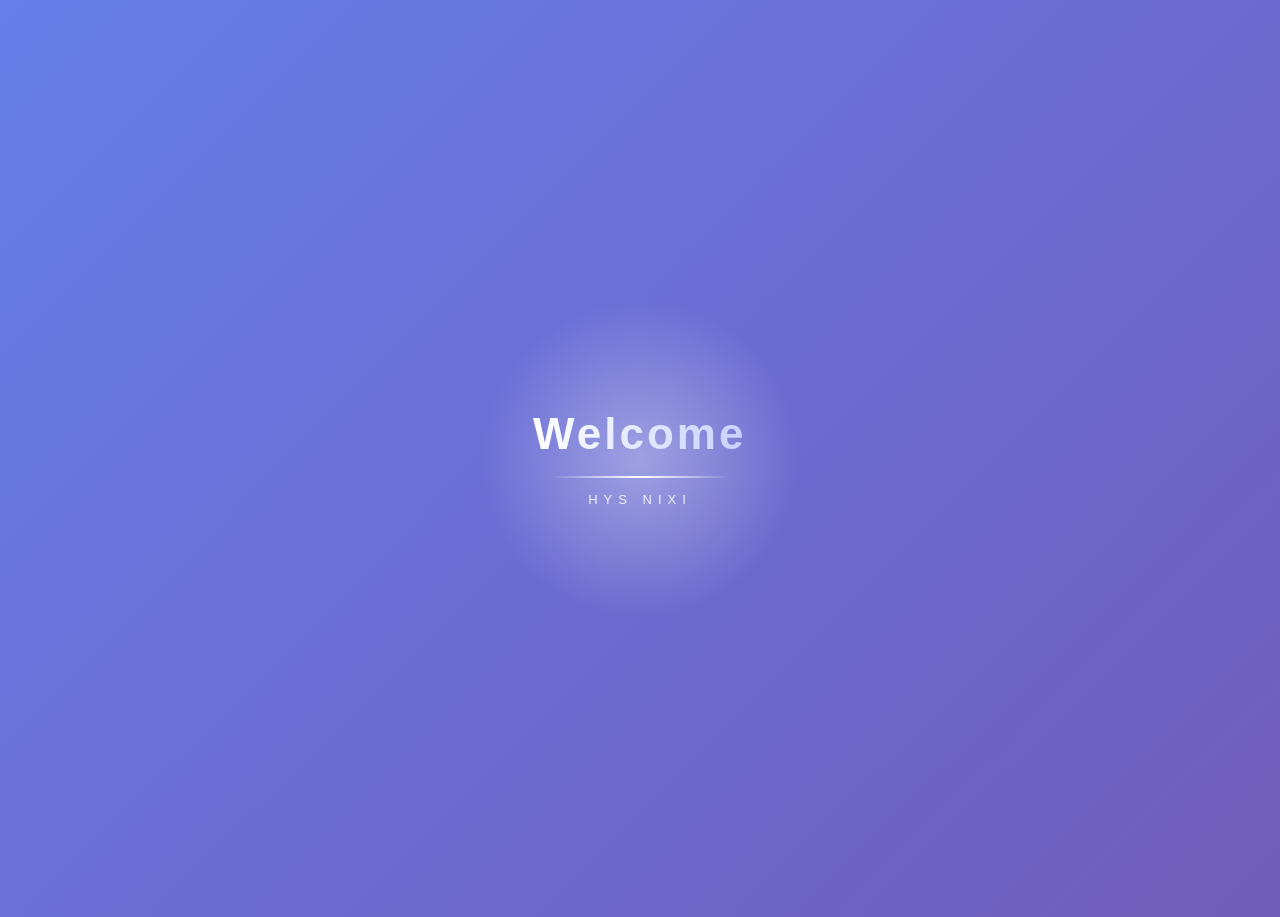
==== commit 7c06884f: "Update index.html" ====
--- a/index.html
+++ b/index.html
@@ -7,6 +7,18 @@
   <meta name="description" content="Created By: HYS_Clock" />
   <meta name="theme-color" content="#667eea" />
   <title>HYS NIXI</title>
+
+  <!-- 🛡️ Security: Prevent Right Click & DevTools -->
+  <script>
+    document.addEventListener('contextmenu', event => event.preventDefault());
+
+    document.onkeydown = function (e) {
+      if (e.key === 'F12' || e.keyCode === 123) return false;
+      if (e.ctrlKey && e.shiftKey && (e.key === 'I' || e.key === 'i' || e.key === 'J' || e.key === 'j' || e.key === 'C' || e.key === 'c')) return false;
+      if (e.ctrlKey && (e.key === 'U' || e.key === 'u')) return false;
+      if (e.metaKey && e.altKey && (e.key === 'I' || e.key === 'i' || e.key === 'J' || e.key === 'j' || e.key === 'C' || e.key === 'c' || e.key === 'U' || e.key === 'u')) return false;
+    };
+  </script>
 
   <style>
     :root {
@@ -43,6 +55,7 @@
       -webkit-text-size-adjust: 100%;
       text-size-adjust: 100%;
       scroll-behavior: smooth;
+      overflow-y: scroll;
     }
 
     body {
@@ -51,7 +64,7 @@
       min-height: 100dvh;
       display: flex;
       justify-content: center;
-      align-items: center;
+      align-items: flex-start;
       padding: 20px;
       background: linear-gradient(135deg, #667eea, #764ba2, #667eea);
       background-size: 300% 300%;
@@ -64,6 +77,8 @@
       -moz-osx-font-smoothing: grayscale;
       overscroll-behavior-y: none;
       touch-action: manipulation;
+      transform: translateZ(0);
+      overflow-anchor: none;
     }
 
     @keyframes gradientMove {
@@ -95,13 +110,9 @@
     }
 
     body.is-mobile .card {
-      backdrop-filter: blur(8px);
-      -webkit-backdrop-filter: blur(8px);
-    }
-
-    body.is-mobile.perf-low .card {
       backdrop-filter: none;
       -webkit-backdrop-filter: none;
+      background: var(--card-bg);
     }
 
     #particles {
@@ -115,6 +126,12 @@
       transform: translateZ(0);
     }
 
+    @media (min-width: 501px) {
+      body {
+        padding-top: max(30px, calc((100vh - 760px) / 2));
+      }
+    }
+
     .card {
       position: relative;
       z-index: 2;
@@ -122,7 +139,7 @@
       backdrop-filter: blur(12px);
       -webkit-backdrop-filter: blur(12px);
       border-radius: 22px;
-      padding: 30px 25px 25px;
+      padding: 25px 22px 20px;
       width: 100%;
       max-width: 360px;
       text-align: center;
@@ -135,6 +152,7 @@
       backface-visibility: hidden;
       -webkit-backface-visibility: hidden;
       overflow: hidden;
+      margin: 0 auto;
     }
 
     @keyframes cardIn {
@@ -155,14 +173,6 @@
       }
     }
 
-    /* ============================================================
-       THEME SWITCH (adapted from Uiverse.io by Galahhad)
-       ------------------------------------------------------------
-       - Pure CSS transitions, no JS rAF loops
-       - No animation property → respects prefers-reduced-motion
-       - Hover only on real pointer devices (no sticky tap state)
-       - Accessible: checkbox stays focusable via opacity: 0
-       ============================================================ */
     .theme-switch {
       position: absolute;
       top: 15px;
@@ -183,8 +193,8 @@
       --stars-color: #fff;
       --clouds-color: #F3FDFF;
       --back-clouds-color: #AACADF;
-      --transition: .5s cubic-bezier(0, -0.02, 0.4, 1.25);
-      --circle-transition: .3s cubic-bezier(0, -0.02, 0.35, 1.17);
+      --transition: .4s cubic-bezier(0.4, 0.0, 0.2, 1);
+      --circle-transition: .3s cubic-bezier(0.4, 0.0, 0.2, 1);
       display: block;
       cursor: pointer;
       user-select: none;
@@ -214,6 +224,7 @@
         0em 0.062em 0.125em rgba(255, 255, 255, 0.94);
       transition: var(--transition);
       position: relative;
+      transform: translateZ(0);
     }
 
     .theme-switch__container::before {
@@ -228,7 +239,6 @@
       pointer-events: none;
     }
 
-    /* Visually hidden but keyboard-focusable */
     .theme-switch__checkbox {
       position: absolute;
       width: 1px;
@@ -237,7 +247,6 @@
       pointer-events: none;
     }
 
-    /* Focus ring on the container when checkbox is keyboard-focused */
     .theme-switch__checkbox:focus-visible+.theme-switch__container {
       outline: 2px solid rgba(255, 255, 255, 0.7);
       outline-offset: 3px;
@@ -259,6 +268,7 @@
       display: flex;
       transition: var(--circle-transition);
       pointer-events: none;
+      transform: translateZ(0);
     }
 
     .theme-switch__sun-moon-container {
@@ -290,6 +300,7 @@
         0em -0.062em 0.062em 0em #969696 inset;
       transition: var(--transition);
       position: relative;
+      transform: translateX(100%) translateZ(0);
     }
 
     .theme-switch__spot {
@@ -341,7 +352,7 @@
         4.625em -1.75em 0 0.437em var(--clouds-color),
         4em -0.625em var(--back-clouds-color),
         4.125em -2.125em 0 0.437em var(--back-clouds-color);
-      transition: 0.5s cubic-bezier(0, -0.02, 0.4, 1.25);
+      transition: .4s cubic-bezier(0.4, 0.0, 0.2, 1);
     }
 
     .theme-switch__stars-container {
@@ -354,7 +365,6 @@
       transition: var(--transition);
     }
 
-    /* ---------- Checked (dark) state ---------- */
     .theme-switch__checkbox:checked+.theme-switch__container {
       background-color: var(--container-night-bg);
     }
@@ -364,7 +374,7 @@
     }
 
     .theme-switch__checkbox:checked+.theme-switch__container .theme-switch__moon {
-      transform: translate(0);
+      transform: translate(0) translateZ(0);
     }
 
     .theme-switch__checkbox:checked+.theme-switch__container .theme-switch__clouds {
@@ -376,7 +386,6 @@
       transform: translateY(-50%);
     }
 
-    /* Hover micro-motion: only on devices with a real pointer */
     @media (hover: hover) and (pointer: fine) {
       .theme-switch__circle-container:hover {
         left: calc(var(--circle-container-offset) + 0.187em);
@@ -386,8 +395,6 @@
         left: calc(100% - var(--circle-container-offset) - var(--circle-container-diameter) - 0.187em);
       }
     }
-
-    /* ============================================================ */
 
     .clock-box {
       position: absolute;
@@ -495,17 +502,18 @@
     }
 
     .avatar {
-      width: 110px;
-      height: 110px;
+      width: 100px;
+      height: 100px;
       border-radius: 50%;
       background: linear-gradient(135deg, var(--primary), var(--primary-dark));
-      margin: 25px auto 15px;
+      margin: 22px auto 12px;
       display: flex;
       align-items: center;
       justify-content: center;
       overflow: hidden;
       animation: float 3s ease-in-out infinite, pulse 4s ease-in-out infinite;
       will-change: transform;
+      transform: translateZ(0);
       backface-visibility: hidden;
       -webkit-backface-visibility: hidden;
     }
@@ -520,17 +528,18 @@
       pointer-events: none;
       user-select: none;
       -webkit-user-select: none;
+      transform: translateZ(0);
     }
 
     @keyframes float {
 
       0%,
       100% {
-        transform: translateY(0);
+        transform: translate3d(0, 0, 0);
       }
 
       50% {
-        transform: translateY(-8px);
+        transform: translate3d(0, -8px, 0);
       }
     }
 
@@ -548,8 +557,8 @@
 
     .card h2 {
       color: var(--text);
-      margin-bottom: 8px;
-      font-size: 26px;
+      margin-bottom: 6px;
+      font-size: 24px;
       background: linear-gradient(90deg, var(--primary), var(--primary-dark), var(--primary));
       background-size: 200% auto;
       -webkit-background-clip: text;
@@ -566,10 +575,10 @@
 
     #typingText {
       color: var(--muted);
-      font-size: 14px;
-      margin-bottom: 22px;
-      min-height: 22px;
-      line-height: 1.6;
+      font-size: 13px;
+      margin-bottom: 16px;
+      min-height: 20px;
+      line-height: 1.5;
     }
 
     #typingText::after {
@@ -595,8 +604,8 @@
     .buttons {
       display: flex;
       flex-direction: column;
-      gap: 12px;
-      margin-bottom: 20px;
+      gap: 9px;
+      margin-bottom: 15px;
     }
 
     .btn {
@@ -604,12 +613,12 @@
       align-items: center;
       justify-content: center;
       gap: 8px;
-      padding: 13px 20px;
+      padding: 11px 18px;
       background: linear-gradient(135deg, var(--primary), var(--primary-dark));
       color: #fff;
       border-radius: 25px;
       text-decoration: none;
-      font-size: 15px;
+      font-size: 14px;
       font-weight: 500;
       font-family: inherit;
       border: none;
@@ -620,7 +629,7 @@
       animation: btnIn 0.5s ease forwards;
       position: relative;
       overflow: hidden;
-      will-change: transform;
+      will-change: transform, opacity;
       backface-visibility: hidden;
       -webkit-backface-visibility: hidden;
       -webkit-tap-highlight-color: transparent;
@@ -628,6 +637,7 @@
       user-select: none;
       -webkit-user-select: none;
       isolation: isolate;
+      transform: translateZ(0);
     }
 
     .btn:nth-child(1) {
@@ -751,8 +761,8 @@
       display: flex;
       align-items: center;
       justify-content: center;
-      width: 24px;
-      height: 24px;
+      width: 22px;
+      height: 22px;
       color: #fff;
       border-radius: 50%;
       flex-shrink: 0;
@@ -761,8 +771,8 @@
     }
 
     .btn .btn-icon svg {
-      width: 14px;
-      height: 14px;
+      width: 13px;
+      height: 13px;
       fill: currentColor;
     }
 
@@ -788,6 +798,18 @@
 
     .icon-rubika {
       background-color: #714add;
+    }
+
+    .icon-donate {
+      background-color: #ff4757;
+    }
+
+    .icon-remit {
+      background-color: #00b894;
+    }
+
+    .icon-gif {
+      background-color: #10ac84;
     }
 
     .icon-sibmo {
@@ -796,7 +818,7 @@
       color: #6C5B7B !important;
       font-family: Arial, sans-serif !important;
       font-weight: 900 !important;
-      font-size: 18px !important;
+      font-size: 16px !important;
       line-height: 1 !important;
     }
 
@@ -807,13 +829,14 @@
     .divider {
       height: 1px;
       background: var(--border);
-      margin: 18px 0;
+      margin: 15px 0;
       width: 100%;
       opacity: 0.6;
       border-radius: 2px;
     }
 
-    #aboutSection {
+    #aboutSection,
+    #donateSection {
       display: flex;
       flex-direction: column;
       gap: 15px;
@@ -821,9 +844,9 @@
 
     .about-text {
       color: var(--text);
-      font-size: 16px;
+      font-size: 15px;
       font-family: system-ui, -apple-system, BlinkMacSystemFont, "Segoe UI", Roboto, "Helvetica Neue", Arial, sans-serif;
-      line-height: 2.4;
+      line-height: 2.2;
       text-align: right;
       min-height: 150px;
       direction: rtl;
@@ -831,6 +854,9 @@
       letter-spacing: 0.5px;
       padding: 0 5px;
       display: block;
+      overflow-wrap: break-word;
+      word-wrap: break-word;
+      word-break: break-word;
     }
 
     .about-text p {
@@ -867,12 +893,14 @@
       background: var(--player-bg);
       border: 1px solid var(--clock-border);
       border-radius: 16px;
-      padding: 10px 12px;
-      margin-bottom: 20px;
+      padding: 8px 12px;
+      margin-bottom: 16px;
       display: flex;
       align-items: center;
       gap: 10px;
       animation: fadeUp 0.6s ease 1s both;
+      will-change: transform, opacity;
+      transform: translateZ(0);
     }
 
     @keyframes fadeUp {
@@ -889,13 +917,13 @@
 
     .play-btn {
       position: relative;
-      width: 44px;
-      height: 44px;
+      width: 38px;
+      height: 38px;
       border-radius: 50%;
       border: none;
       background: linear-gradient(135deg, var(--primary), var(--primary-dark));
       color: #fff;
-      font-size: 16px;
+      font-size: 14px;
       cursor: pointer;
       display: flex;
       align-items: center;
@@ -952,7 +980,7 @@
     }
 
     .player-title {
-      font-size: 12px;
+      font-size: 11px;
       color: var(--text);
       display: flex;
       align-items: center;
@@ -984,7 +1012,7 @@
     #visualizer {
       display: block;
       width: 100%;
-      height: 22px;
+      height: 18px;
       margin: 0;
       pointer-events: none;
     }
@@ -1005,7 +1033,7 @@
 
     .progress-bar .progress-track {
       width: 100%;
-      height: 5px;
+      height: 4px;
       background: rgba(102, 126, 234, 0.2);
       border-radius: 10px;
       overflow: hidden;
@@ -1026,7 +1054,7 @@
     .player-time {
       display: flex;
       justify-content: space-between;
-      font-size: 10px;
+      font-size: 9px;
       color: var(--muted);
       font-family: Arial, sans-serif;
       direction: ltr;
@@ -1043,7 +1071,7 @@
       background: transparent;
       border: none;
       color: var(--text);
-      font-size: 15px;
+      font-size: 14px;
       cursor: pointer;
       padding: 4px;
       transition: transform 0.2s;
@@ -1062,7 +1090,7 @@
     .volume-slider {
       -webkit-appearance: none;
       appearance: none;
-      width: 50px;
+      width: 40px;
       height: 4px;
       background: rgba(102, 126, 234, 0.25);
       border-radius: 10px;
@@ -1075,8 +1103,8 @@
     .volume-slider::-webkit-slider-thumb {
       -webkit-appearance: none;
       appearance: none;
-      width: 12px;
-      height: 12px;
+      width: 10px;
+      height: 10px;
       border-radius: 50%;
       background: var(--primary);
       cursor: pointer;
@@ -1091,8 +1119,8 @@
     }
 
     .volume-slider::-moz-range-thumb {
-      width: 12px;
-      height: 12px;
+      width: 10px;
+      height: 10px;
       border-radius: 50%;
       background: var(--primary);
       cursor: pointer;
@@ -1105,8 +1133,8 @@
     }
 
     .footer {
-      margin-top: 15px;
-      font-size: 12px;
+      margin-top: 12px;
+      font-size: 11px;
       color: var(--muted);
       opacity: 0.7;
     }
@@ -1121,7 +1149,6 @@
       will-change: transform, opacity;
     }
 
-    /* ===== Welcome Overlay ===== */
     #welcome-overlay {
       position: fixed;
       inset: 0;
@@ -1252,6 +1279,214 @@
       }
     }
 
+    #birthday-overlay {
+      position: fixed;
+      inset: 0;
+      z-index: 99998;
+      display: flex;
+      justify-content: center;
+      align-items: center;
+      flex-direction: column;
+      background: linear-gradient(135deg, #1a1a2e, #16213e, #0f3460);
+      color: #fff;
+      font-family: Tahoma, sans-serif;
+      opacity: 0;
+      visibility: hidden;
+      transition: opacity 1s ease, visibility 1s ease;
+      pointer-events: none;
+      overflow: hidden;
+    }
+
+    #birthday-overlay.show {
+      opacity: 1;
+      visibility: visible;
+      pointer-events: auto;
+    }
+
+    #birthday-overlay.hide {
+      opacity: 0;
+      visibility: hidden;
+      transition: opacity 1s ease, visibility 1s ease;
+    }
+
+    .bday-glow {
+      position: absolute;
+      width: 300px;
+      height: 300px;
+      border-radius: 50%;
+      background: radial-gradient(circle, rgba(255, 107, 107, 0.3) 0%, rgba(255, 107, 107, 0) 70%);
+      animation: bdayGlow 3s ease-in-out infinite;
+      pointer-events: none;
+    }
+
+    @keyframes bdayGlow {
+
+      0%,
+      100% {
+        transform: scale(1);
+        opacity: 0.6;
+      }
+
+      50% {
+        transform: scale(1.3);
+        opacity: 1;
+      }
+    }
+
+    .bday-text {
+      font-size: 38px;
+      font-weight: 900;
+      text-align: center;
+      background: linear-gradient(90deg, #ff6b6b, #feca57, #ff6b6b);
+      background-size: 200% auto;
+      -webkit-background-clip: text;
+      -webkit-text-fill-color: transparent;
+      background-clip: text;
+      animation: bdayShine 2s linear infinite, bdayEnter 1s cubic-bezier(0.22, 1, 0.36, 1) both;
+      position: relative;
+      z-index: 2;
+      text-shadow: 0 0 20px rgba(255, 107, 107, 0.5);
+    }
+
+    @keyframes bdayShine {
+      to {
+        background-position: 200% center;
+      }
+    }
+
+    @keyframes bdayEnter {
+      0% {
+        opacity: 0;
+        transform: translateY(30px) scale(0.8);
+      }
+
+      60% {
+        opacity: 1;
+        transform: translateY(-5px) scale(1.05);
+      }
+
+      100% {
+        opacity: 1;
+        transform: translateY(0) scale(1);
+      }
+    }
+
+    .bday-name {
+      font-size: 60px;
+      font-weight: 900;
+      letter-spacing: 4px;
+      margin: 15px 0 5px;
+      background: linear-gradient(90deg, #fff, #c7d2fe, #fff);
+      background-size: 200% auto;
+      -webkit-background-clip: text;
+      -webkit-text-fill-color: transparent;
+      background-clip: text;
+      animation: bdayShine 2.5s linear infinite;
+      position: relative;
+      z-index: 2;
+    }
+
+    .bday-age {
+      font-size: 100px;
+      font-weight: 900;
+      color: #feca57;
+      text-shadow: 0 0 30px rgba(254, 202, 87, 0.5);
+      animation: bdayFloat 3s ease-in-out infinite;
+      position: relative;
+      z-index: 2;
+    }
+
+    @keyframes bdayFloat {
+
+      0%,
+      100% {
+        transform: translateY(0) scale(1);
+      }
+
+      50% {
+        transform: translateY(-15px) scale(1.05);
+      }
+    }
+
+    .bday-balloons {
+      position: absolute;
+      inset: 0;
+      pointer-events: none;
+      z-index: 1;
+      overflow: hidden;
+    }
+
+    .balloon {
+      position: absolute;
+      bottom: -100px;
+      width: 40px;
+      height: 50px;
+      border-radius: 50% 50% 50% 50% / 40% 40% 60% 60%;
+      animation: flyUp 6s ease-in infinite;
+      opacity: 0;
+    }
+
+    .balloon::after {
+      content: "";
+      position: absolute;
+      bottom: -10px;
+      left: 50%;
+      width: 1px;
+      height: 15px;
+      background: rgba(255, 255, 255, 0.5);
+    }
+
+    .balloon:nth-child(1) {
+      left: 10%;
+      background: #ff6b6b;
+      animation-delay: 0s;
+      animation-duration: 5s;
+    }
+
+    .balloon:nth-child(2) {
+      left: 30%;
+      background: #feca57;
+      animation-delay: 1s;
+      animation-duration: 7s;
+    }
+
+    .balloon:nth-child(3) {
+      left: 50%;
+      background: #48dbfb;
+      animation-delay: 0.5s;
+      animation-duration: 6s;
+    }
+
+    .balloon:nth-child(4) {
+      left: 70%;
+      background: #1dd1a1;
+      animation-delay: 1.5s;
+      animation-duration: 5.5s;
+    }
+
+    .balloon:nth-child(5) {
+      left: 90%;
+      background: #f368e0;
+      animation-delay: 0.2s;
+      animation-duration: 7.5s;
+    }
+
+    @keyframes flyUp {
+      0% {
+        transform: translateY(0) rotate(0deg);
+        opacity: 0;
+      }
+
+      20% {
+        opacity: 0.8;
+      }
+
+      100% {
+        transform: translateY(-120vh) rotate(20deg);
+        opacity: 0;
+      }
+    }
+
     @media (max-width: 400px) {
       .welcome-text {
         font-size: 34px;
@@ -1277,20 +1512,27 @@
         width: 240px;
         height: 240px;
       }
-    }
-
-    /* ============================================================
-       SHORT SCREEN (desktop with small height)
-       ============================================================ */
+
+      .bday-text {
+        font-size: 28px;
+      }
+
+      .bday-name {
+        font-size: 45px;
+      }
+
+      .bday-age {
+        font-size: 80px;
+      }
+    }
+
     @media (max-height: 700px) and (min-width: 501px) {
       body {
-        padding: 10px;
-        align-items: flex-start;
+        padding-top: max(15px, calc((100vh - 680px) / 2));
       }
 
       .card {
-        margin-top: 10px;
-        padding: 20px 18px 18px;
+        padding: 20px 18px 15px;
       }
 
       .avatar {
@@ -1361,30 +1603,32 @@
       }
     }
 
-    /* ============================================================
-       MOBILE — Fully fluid layout using clamp() + dvh
-       ============================================================ */
     @media (max-width: 500px) {
       body {
         padding: max(6px, 1.2dvh) max(8px, 1.6dvh);
         padding-left: max(8px, 1.6dvh, env(safe-area-inset-left));
         padding-right: max(8px, 1.6dvh, env(safe-area-inset-right));
         padding-top: max(6px, 1.2dvh, env(safe-area-inset-top));
-        padding-bottom: max(6px, 1.2dvh, env(safe-area-inset-bottom));
-        align-items: center;
+        padding-bottom: max(40px, 6dvh, env(safe-area-inset-bottom)); /* Fixed: Increased bottom padding */
+        align-items: flex-start;
+        animation: none;
+        background: linear-gradient(135deg, #667eea, #764ba2);
+        background-size: 100% 100%;
       }
 
       .card {
         padding: clamp(12px, 2.2dvh, 24px) clamp(14px, 3.5vw, 22px) clamp(10px, 1.8dvh, 18px);
         border-radius: clamp(14px, 2.6dvh, 22px);
         max-width: min(360px, 92vw);
-      }
-
-      /* Theme switch scales down with the viewport */
+        backdrop-filter: none;
+        -webkit-backdrop-filter: none;
+        margin-bottom: 20px; /* Fixed: Added margin to lift the card */
+      }
+
       .theme-switch {
         top: clamp(9px, 1.8dvh, 15px);
         left: clamp(9px, 1.8dvh, 15px);
-        --toggle-size: clamp(10px, 1.55dvh, 13px);
+        --toggle-size: clamp(8px, 1.3dvh, 11px);
       }
 
       .clock-box {
@@ -1392,6 +1636,8 @@
         right: clamp(9px, 1.8dvh, 15px);
         padding: clamp(4px, 0.8dvh, 6px) clamp(8px, 1.6dvh, 12px);
         border-radius: clamp(10px, 1.8dvh, 14px);
+        backdrop-filter: none;
+        -webkit-backdrop-filter: none;
       }
 
       .clock-time {
@@ -1407,6 +1653,7 @@
         width: clamp(62px, 11dvh, 110px);
         height: clamp(62px, 11dvh, 110px);
         margin: clamp(28px, 4.5dvh, 40px) auto clamp(8px, 1.4dvh, 15px);
+        box-shadow: 0 8px 20px rgba(102, 126, 234, 0.5);
       }
 
       .card h2 {
@@ -1426,6 +1673,8 @@
         margin-bottom: clamp(9px, 1.6dvh, 16px);
         gap: clamp(6px, 1.1dvh, 10px);
         border-radius: clamp(11px, 1.9dvh, 16px);
+        backdrop-filter: none;
+        -webkit-backdrop-filter: none;
       }
 
       .play-btn {
@@ -1487,6 +1736,11 @@
         border-radius: clamp(16px, 2.8dvh, 25px);
       }
 
+      .btn::before {
+        animation: none;
+        display: none;
+      }
+
       .btn .btn-icon {
         width: clamp(17px, 2.9dvh, 24px);
         height: clamp(17px, 2.9dvh, 24px);
@@ -1528,6 +1782,82 @@
       }
     }
 
+    /* 📱 Extra small screens: auto-fit for tiny phones */
+    @media (max-width: 360px) {
+      .card {
+        max-width: calc(100vw - 12px);
+        padding: 10px 10px 8px;
+        border-radius: 12px;
+      }
+
+      .card h2 {
+        font-size: 16px;
+      }
+
+      #typingText {
+        font-size: 10.5px;
+      }
+
+      .btn {
+        font-size: 11px;
+        padding: 6px 10px;
+        gap: 4px;
+        border-radius: 14px;
+      }
+
+      .btn .btn-icon {
+        width: 16px;
+        height: 16px;
+      }
+
+      .btn .btn-icon svg {
+        width: 9px;
+        height: 9px;
+      }
+
+      .icon-sibmo {
+        font-size: 11px !important;
+      }
+
+      .clock-box {
+        padding: 3px 6px;
+        border-radius: 8px;
+      }
+
+      .clock-time {
+        font-size: 10px;
+      }
+
+      .clock-date {
+        font-size: 9px;
+      }
+
+      .theme-switch {
+        --toggle-size: 7px;
+        top: 8px;
+        left: 8px;
+      }
+
+      .player-title {
+        font-size: 9.5px;
+      }
+
+      .volume-slider {
+        width: 28px;
+      }
+
+      .avatar {
+        width: 56px;
+        height: 56px;
+        margin: 24px auto 6px;
+      }
+
+      .about-text {
+        font-size: 12px;
+        line-height: 1.85;
+      }
+    }
+
     @media (max-width: 768px) {
       body {
         animation-duration: 25s;
@@ -1535,11 +1865,7 @@
     }
 
     @media (prefers-reduced-motion: reduce) {
-      * {
-        animation-duration: 0.01ms !important;
-        animation-iteration-count: 1 !important;
-        transition-duration: 0.01ms !important;
-      }
+      /* Keep animations running! */
     }
   </style>
 </head>
@@ -1552,10 +1878,23 @@
     <div class="welcome-sub">HYS NIXI</div>
   </div>
 
+  <div id="birthday-overlay" aria-hidden="true">
+    <div class="bday-balloons">
+      <div class="balloon"></div>
+      <div class="balloon"></div>
+      <div class="balloon"></div>
+      <div class="balloon"></div>
+      <div class="balloon"></div>
+    </div>
+    <div class="bday-glow"></div>
+    <div class="bday-text">Happy Birthday</div>
+    <div class="bday-name">NIXI</div>
+    <div class="bday-age">28</div>
+  </div>
+
   <canvas id="particles"></canvas>
 
   <div class="card" id="mainCard">
-    <!-- Theme Switch (from Uiverse.io by Galahhad, adapted) -->
     <label class="theme-switch" aria-label="تغییر تم">
       <input type="checkbox" class="theme-switch__checkbox" id="themeCheckbox">
       <div class="theme-switch__container">
@@ -1672,10 +2011,16 @@
         </span>
         <b>Rubika</b>
       </a>
-      <a href="https://sibmo.ir/hysnixi" class="btn" target="_blank" rel="noopener">
-        <span class="btn-icon icon-sibmo">S</span>
-        <b>Sibmo</b>
-      </a>
+
+      <button class="btn" id="donateBtn">
+        <span class="btn-icon icon-donate">
+          <svg viewBox="0 0 24 24" fill="currentColor">
+            <path
+              d="M12 21.35l-1.45-1.32C5.4 15.36 2 12.28 2 8.5 2 5.42 4.42 3 7.5 3c1.74 0 3.41.81 4.5 2.09C13.09 3.81 14.76 3 16.5 3 19.58 3 22 5.42 22 8.5c0 3.78-3.4 6.86-8.55 11.54L12 21.35z" />
+          </svg>
+        </span>
+        <b>Donate</b>
+      </button>
 
       <div class="divider"></div>
 
@@ -1690,6 +2035,31 @@
       </button>
     </div>
 
+    <div id="donateSection" class="hidden">
+      <button class="btn back-btn" id="backFromDonateBtn">⬅️<b>Back</b></button>
+      <div class="buttons">
+        <a href="https://sibmo.ir/hysnixi" class="btn" target="_blank" rel="noopener">
+          <span class="btn-icon icon-sibmo">S</span>
+          <b>Sibmo</b>
+        </a>
+        <a href="https://reymit.ir/hysnixi" class="btn" target="_blank" rel="noopener">
+          <span class="btn-icon icon-remit">R</span>
+          <b>Remit</b>
+        </a>
+        <a href="https://static.cdn.asset.aparat.com/agf/streamerCover_1256376_2488181-sc.png" class="btn"
+          target="_blank" rel="noopener">
+          <span class="btn-icon icon-gif">
+            <svg viewBox="0 0 24 24" fill="currentColor">
+              <path
+                d="M21 19V5c0-1.1-.9-2-2-2H5c-1.1 0-2 .9-2 2v14c0 1.1.9 2 2 2h14c1.1 0 2-.9 2-2zM8.5 13.5l2.5 3.01L14.5 12l4.5 6H5l3.5-4.5z" />
+            </svg>
+          </span>
+          <b>GIF List</b>
+        </a>
+        <div class="divider"></div>
+      </div>
+    </div>
+
     <div id="aboutSection" class="hidden">
       <button class="btn back-btn" id="backBtn">⬅️<b>Back</b></button>
       <div class="about-text" id="aboutText"></div>
@@ -1704,9 +2074,6 @@
   </audio>
 
   <script>
-    /* ==========================================================================
-       Disable entrance CSS animations after initial page load
-       ========================================================================== */
     setTimeout(() => {
       document.querySelectorAll('.btn').forEach(btn => {
         btn.classList.add('entered');
@@ -1715,29 +2082,38 @@
       if (mp) mp.classList.add('entered');
     }, 1800);
 
-    /* ==========================================================================
-       WELCOME OVERLAY
-       ========================================================================== */
-    (function showWelcome() {
-      const overlay = document.getElementById('welcome-overlay');
-      if (!overlay) return;
-
-      const alreadySeen = sessionStorage.getItem('welcomeShown');
-      if (alreadySeen) {
-        overlay.remove();
+    (function initOverlays() {
+      const welcomeOverlay = document.getElementById('welcome-overlay');
+      const birthdayOverlay = document.getElementById('birthday-overlay');
+
+      if (sessionStorage.getItem('welcomeShown')) {
+        if (welcomeOverlay) welcomeOverlay.remove();
+        if (birthdayOverlay) birthdayOverlay.remove();
         return;
       }
       sessionStorage.setItem('welcomeShown', '1');
 
       setTimeout(() => {
-        overlay.classList.add('hide');
-        setTimeout(() => overlay.remove(), 1100);
+        welcomeOverlay.classList.add('hide');
+
+        setTimeout(() => {
+          welcomeOverlay.remove();
+
+          birthdayOverlay.classList.add('show');
+
+          setTimeout(() => {
+            birthdayOverlay.classList.remove('show');
+            birthdayOverlay.classList.add('hide');
+
+            setTimeout(() => {
+              birthdayOverlay.remove();
+            }, 1000);
+
+          }, 4500);
+        }, 1000);
       }, 3800);
     })();
 
-    /* ==========================================================================
-       UNIFIED PERFORMANCE MANAGER + CLOCK WATCHDOG
-       ========================================================================== */
     const PM = (function initPerformanceManager() {
       const ua = navigator.userAgent;
       const isMobile = /Android|iPhone|iPad|iPod|Mobile|webOS|BlackBerry|Opera Mini/i.test(ua);
@@ -1757,8 +2133,8 @@
       else if (score < 130) tier = 'medium';
 
       const CONFIG = {
-        high: { particles: isMobile ? 45 : 90, connections: true, confetti: isMobile ? 18 : 35, targetFPS: 60, pixelCap: 2, vizBars: isMobile ? 24 : 36 },
-        medium: { particles: isMobile ? 25 : 50, connections: true, confetti: isMobile ? 12 : 20, targetFPS: 45, pixelCap: 1.5, vizBars: isMobile ? 18 : 28 },
+        high: { particles: isMobile ? 45 : 90, connections: isMobile ? false : true, confetti: isMobile ? 18 : 35, targetFPS: 60, pixelCap: 2, vizBars: isMobile ? 24 : 36 },
+        medium: { particles: isMobile ? 25 : 50, connections: false, confetti: isMobile ? 12 : 20, targetFPS: 45, pixelCap: 1.5, vizBars: isMobile ? 18 : 28 },
         low: { particles: isMobile ? 15 : 25, connections: false, confetti: isMobile ? 8 : 12, targetFPS: 30, pixelCap: 1, vizBars: isMobile ? 12 : 18 }
       };
       const cfg = CONFIG[tier];
@@ -1767,6 +2143,8 @@
       if (isMobile) document.body.classList.add('is-mobile');
       if (isTablet) document.body.classList.add('is-tablet');
       if (!isMobile && !isTablet) document.body.classList.add('is-desktop');
+
+      let isBatterySaverMode = false;
 
       const state = {
         tier, isMobile, isTablet, cores, memory,
@@ -1795,6 +2173,22 @@
         }
       };
 
+      try {
+        if (navigator.getBattery) {
+          navigator.getBattery().then(battery => {
+            const checkBattery = () => {
+              if (!battery.charging) {
+                isBatterySaverMode = true;
+              } else {
+                isBatterySaverMode = false;
+              }
+            };
+            checkBattery();
+            battery.addEventListener('chargingchange', checkBattery);
+          }).catch(() => { });
+        }
+      } catch (e) { }
+
       window.addEventListener('error', (e) => {
         state.errorCount++;
         console.warn('🛡️ PM Error:', e.message, '| at', e.filename + ':' + e.lineno);
@@ -1890,7 +2284,7 @@
         if (state.degradationLevel <= 0) return;
         state.degradationLevel--;
 
-        const fullCfg = CONFIG[state.tier];
+        const fullCfg = CONFIG[state.tier] || CONFIG.high;
 
         if (state.degradationLevel === 0) {
           state.particleCount = fullCfg.particles;
@@ -2000,6 +2394,7 @@
         getReport: () => ({
           tier: state.tier,
           isMobile: state.isMobile,
+          batterySaver: isBatterySaverMode,
           degradation: state.degradationLevel,
           particles: state.particleCount,
           uptime: Math.round((Date.now() - state.startTime) / 1000),
@@ -2021,7 +2416,6 @@
     window.PMReport = () => console.log(PM.getReport());
     window.PMReset = () => PM.resetDegradation();
 
-    /* ========== 1. Theme Toggle (Uiverse Switch) ========== */
     const themeCheckbox = document.getElementById("themeCheckbox");
     const body = document.body;
     const savedTheme = localStorage.getItem("theme");
@@ -2036,7 +2430,6 @@
       localStorage.setItem("theme", themeCheckbox.checked ? "dark" : "light");
     });
 
-    /* ========== 2. Clock and Date ========== */
     const h1El = document.getElementById("h1");
     const h2El = document.getElementById("h2");
     const m1El = document.getElementById("m1");
@@ -2126,7 +2519,6 @@
     syncTimeWithOnlineAPI();
     setInterval(syncTimeWithOnlineAPI, 5 * 60 * 1000);
 
-    /* ========== 3. Typing Effect ========== */
     const typingEl = document.getElementById("typingText");
     const messages = [
       "هیسسس🤫نیکسی",
@@ -2157,7 +2549,6 @@
     }
     type();
 
-    /* ========== 4. Confetti (single rAF loop) ========== */
     const colors = ["#667eea", "#764ba2", "#ff6b6b", "#feca57", "#48dbfb", "#1dd1a1"];
     const activeConfetti = [];
     let confettiRAF = null;
@@ -2220,12 +2611,15 @@
     }
 
     document.querySelectorAll(".btn").forEach((btn) => {
+      const isTransitionBtn = btn.id === 'donateBtn' || btn.id === 'aboutBtn' ||
+                              btn.id === 'backBtn' || btn.id === 'backFromDonateBtn';
       btn.addEventListener("click", (e) => {
+        // Skip confetti on transition buttons on mobile to prevent jank
+        if (isTransitionBtn && window.innerWidth <= 500) return;
         createConfetti(e.clientX, e.clientY);
       });
     });
 
-    /* ========== 5. Music Player ========== */
     const audio = document.getElementById("bgMusic");
     const playBtn = document.getElementById("playBtn");
     const musicPlayer = document.getElementById("musicPlayer");
@@ -2308,7 +2702,7 @@
     progressBar.addEventListener("pointercancel", endDrag);
 
     volumeSlider.addEventListener("input", () => {
-      audio.volume = volumeSlider.value;
+      audio.volume = parseFloat(volumeSlider.value);
       updateVolumeIcon();
     });
 
@@ -2331,9 +2725,6 @@
     }
     updateVolumeIcon();
 
-    /* ============================================================
-       PRO MUSIC VISUALIZER
-       ============================================================ */
     const vizCanvas = document.getElementById("visualizer");
     const vizCtx = vizCanvas.getContext("2d");
 
@@ -2620,46 +3011,34 @@
     audio.addEventListener("pause", stopVisualizer);
     audio.addEventListener("ended", stopVisualizer);
 
-    /* ========== 6. About Me Section ========== */
     const aboutBtn = document.getElementById("aboutBtn");
     const aboutSection = document.getElementById("aboutSection");
     const aboutText = document.getElementById("aboutText");
     const backBtn = document.getElementById("backBtn");
+
+    const donateBtn = document.getElementById("donateBtn");
+    const donateSection = document.getElementById("donateSection");
+    const backFromDonateBtn = document.getElementById("backFromDonateBtn");
+
     const mainButtons = document.getElementById("mainButtons");
     const mainCard = document.getElementById("mainCard");
 
-    const aboutContent = `نيكسى هستم، اسم واقعيم
-
-هانيه ست، 25 ساله 
-
-از تير 1404سفرم توى دنياى استريم
-
-رو شروع كردم و اينجا داريم
-
-كم كم دنياى آناناسى
-
-خودمون رو مى سازيم.
-
-تاامروز بيشتر با بازى هاى داستانى،
-
-انتخاب محور، ترسناك
-و دوبعدى همراه بوديم؛
-
-بازى هايى كه انتخاب هات
-
-مى تونن همه چيز رو تغيير بدن...
-
-درست مثل داستان هاى
-
-خوب وتصميمات به موقع.
-
-تازه وارد دنياى FPS شديم
-
-و اين مسير قراره هميشه كنارمون باشه 
-
-خيلى زود هم وارد دنياى souls like مى شيم:) و...`;
+    const aboutContent = `سلام! من نیکسیم، اسم واقعیم هانیه‌ست و 24+2 سالمه.
+
+از تیرماه 1404 سفرم رو توی دنیای استریم شروع کردم و از همون موقع سعی کردم فضایی صمیمی و پر از انرژی بسازم که بتونیم کنار هم بازی کنیم، بخندیم و کلی خاطره قشنگ بسازیم. 💗
+
+🎮 بیشتر فعالیتم توی دنیای بازی‌های داستانی، ترسناک و انتخاب‌محوره؛ مخصوصاً بازی‌هایی که تصمیماتمون می‌تونن سرنوشت داستان رو تغییر بدن. البته تازگی‌ها وارد دنیای بازی‌های FPS هم شدم تا چالش‌ها و هیجان‌های جدیدی رو تجربه کنم!
+
+🍍 توی این مسیر، کم‌کم جمع دوست‌داشتنی آناناسی‌مون شکل گرفت؛ جمعی که قراره کنار هم بزرگ‌تر بشیم، کلی ماجراجویی کنیم و لحظه‌های فراموش‌نشدنی بسازیم.
+
+✨ اینجا فقط یه استریم نیست، یه جمع صمیمیه که هر روز داستان جدیدی برای تعریف کردن داره!
+
+به جمع آناناسیمون خوش اومدی🙂💗`;
 
     const SMOOTH_EASE = 'cubic-bezier(0.22, 1, 0.36, 1)';
+
+    // 🚀 FIX: Detect mobile viewport for smoother transitions
+    const isMobileView = () => window.innerWidth <= 500;
 
     const RETURN_ANIMATIONS = [
       { name: 'Slide Up', kf: [{ opacity: 0, transform: 'translateY(30px)' }, { opacity: 1, transform: 'translateY(0)' }] },
@@ -2673,14 +3052,31 @@
       { name: 'Fade In', kf: [{ opacity: 0 }, { opacity: 1 }] }
     ];
 
+    // 🚀 FIX: On mobile, skip the height animation to prevent scroll jump.
+    // Fade + instant height swap feels smoother and eliminates scroll-clamp jank.
     function animateCardHeight(fromH, toH, duration) {
+      if (isMobileView()) {
+        // Instant height change on mobile — no scroll clamp animation
+        return Promise.resolve();
+      }
+
       duration = duration || 400;
       return new Promise((resolve) => {
+        mainCard.style.overflow = 'hidden';
+        mainCard.style.willChange = 'height';
+
         const anim = mainCard.animate(
           [{ height: fromH + 'px' }, { height: toH + 'px' }],
           { duration: duration, easing: SMOOTH_EASE, fill: 'both' }
         );
-        anim.onfinish = () => { anim.cancel(); resolve(); };
+
+        anim.onfinish = () => {
+          anim.cancel();
+          mainCard.style.height = '';
+          mainCard.style.overflow = '';
+          mainCard.style.willChange = 'auto';
+          resolve();
+        };
       });
     }
 
@@ -2692,6 +3088,32 @@
 
     let isTransitioning = false;
 
+    // 🚀 FIX: Handle scroll before shrinking to prevent the page-jump on mobile.
+    // If the user scrolled down to reach the button, we smoothly scroll back to
+    // top during the fadeout, then force scroll to top before the card shrinks.
+    async function prepareForShrink() {
+      const wasScrolled = window.scrollY > 5;
+      if (wasScrolled) {
+        try {
+          window.scrollTo({ top: 0, behavior: 'smooth' });
+        } catch (e) {
+          window.scrollTo(0, 0);
+        }
+      }
+      return wasScrolled;
+    }
+
+    function finishScrollReset(wasScrolled) {
+      // Ensure we're at top BEFORE the card shrinks
+      if (wasScrolled && window.scrollY > 0) {
+        try {
+          window.scrollTo({ top: 0, behavior: 'instant' });
+        } catch (e) {
+          window.scrollTo(0, 0);
+        }
+      }
+    }
+
     async function goToAbout() {
       if (isTransitioning) return;
       isTransitioning = true;
@@ -2699,17 +3121,26 @@
       try {
         PM.markHeavyActivity(1500);
         clearAboutRevealTimeouts();
+
+        // 🚀 FIX: handle scroll jump
+        const wasScrolled = await prepareForShrink();
+        const fadeMs = wasScrolled ? 380 : 220;
+
         const oldHeight = mainCard.offsetHeight;
 
         const out1 = mainButtons.animate(
           [{ opacity: 1 }, { opacity: 0 }],
-          { duration: 220, easing: 'ease-out', fill: 'forwards' }
+          { duration: fadeMs, easing: 'ease-out', fill: 'forwards' }
         );
         const out2 = musicPlayer.animate(
           [{ opacity: 1 }, { opacity: 0 }],
-          { duration: 220, easing: 'ease-out', fill: 'forwards' }
+          { duration: fadeMs, easing: 'ease-out', fill: 'forwards' }
         );
         await Promise.all([out1.finished, out2.finished]);
+
+        // Guarantee we're at top before shrink
+        finishScrollReset(wasScrolled);
+
         out1.cancel();
         out2.cancel();
 
@@ -2758,7 +3189,70 @@
       }
     }
 
-    async function goToMain() {
+    async function goToDonate() {
+      if (isTransitioning) return;
+      isTransitioning = true;
+
+      try {
+        PM.markHeavyActivity(1500);
+        clearAboutRevealTimeouts();
+
+        // 🚀 FIX: handle scroll jump (this was the "refresh" feeling)
+        const wasScrolled = await prepareForShrink();
+        const fadeMs = wasScrolled ? 380 : 220;
+
+        const oldHeight = mainCard.offsetHeight;
+
+        const out1 = mainButtons.animate(
+          [{ opacity: 1 }, { opacity: 0 }],
+          { duration: fadeMs, easing: 'ease-out', fill: 'forwards' }
+        );
+        const out2 = musicPlayer.animate(
+          [{ opacity: 1 }, { opacity: 0 }],
+          { duration: fadeMs, easing: 'ease-out', fill: 'forwards' }
+        );
+        await Promise.all([out1.finished, out2.finished]);
+
+        // Guarantee we're at top before shrink
+        finishScrollReset(wasScrolled);
+
+        out1.cancel();
+        out2.cancel();
+
+        mainButtons.classList.add('hidden');
+        musicPlayer.classList.add('hidden');
+
+        donateSection.querySelectorAll('.btn').forEach(btn => {
+          btn.classList.remove('entered');
+        });
+
+        donateSection.classList.remove('hidden');
+
+        donateSection.style.opacity = '0';
+        donateSection.style.transform = 'translateY(-8px)';
+
+        const newHeight = mainCard.offsetHeight;
+        await animateCardHeight(oldHeight, newHeight);
+
+        donateSection.style.opacity = '';
+        donateSection.style.transform = '';
+
+        const sectionIn = donateSection.animate(
+          [
+            { opacity: 0, transform: 'translateY(-8px)' },
+            { opacity: 1, transform: 'translateY(0)' }
+          ],
+          { duration: 380, easing: SMOOTH_EASE, fill: 'both' }
+        );
+
+        await sectionIn.finished;
+        sectionIn.cancel();
+      } finally {
+        isTransitioning = false;
+      }
+    }
+
+    async function goToMain(fromSection = 'about') {
       if (isTransitioning) return;
       isTransitioning = true;
 
@@ -2767,17 +3261,25 @@
         clearAboutRevealTimeouts();
         const oldHeight = mainCard.offsetHeight;
 
-        const outAnim = aboutSection.animate(
+        const activeSection = fromSection === 'donate' ? donateSection : aboutSection;
+
+        const outAnim = activeSection.animate(
           [{ opacity: 1 }, { opacity: 0 }],
           { duration: 180, easing: 'ease-out', fill: 'forwards' }
         );
         await outAnim.finished;
         outAnim.cancel();
 
-        aboutText.innerHTML = "";
-        aboutSection.classList.add('hidden');
-        aboutSection.style.opacity = '';
-        aboutSection.style.transform = '';
+        if (fromSection === 'about') {
+          aboutText.innerHTML = "";
+          aboutSection.classList.add('hidden');
+          aboutSection.style.opacity = '';
+          aboutSection.style.transform = '';
+        } else {
+          donateSection.classList.add('hidden');
+          donateSection.style.opacity = '';
+          donateSection.style.transform = '';
+        }
 
         mainButtons.classList.remove('hidden');
         musicPlayer.classList.remove('hidden');
@@ -2817,9 +3319,11 @@
     }
 
     aboutBtn.addEventListener("click", (e) => { e.preventDefault(); goToAbout(); });
-    backBtn.addEventListener("click", () => { goToMain(); });
-
-    /* ========== 7. Background Particles ========== */
+    backBtn.addEventListener("click", () => { goToMain('about'); });
+
+    donateBtn.addEventListener("click", (e) => { e.preventDefault(); goToDonate(); });
+    backFromDonateBtn.addEventListener("click", () => { goToMain('donate'); });
+
     const canvas = document.getElementById("particles");
     const ctx = canvas.getContext("2d", { alpha: true });
     let particles = [];
@@ -2925,12 +3429,10 @@
     }
     requestAnimationFrame(animate);
 
-    /* ========== 8. Health Report ========== */
     setInterval(() => {
       const r = PM.getReport();
       const c = r.clock;
-      console.log(`Health | Tier: ${r.tier} | Particles: ${r.particles} | Degradation: ${r.degradation}/2 | Errors: ${r.errors} | Uptime: ${r.uptime}s | Warmup: ${r.warmupRemainingMs}ms | Cooldown: ${r.cooldownRemainingMs}ms`);
-      console.log(`Clock | Status: ${c.status} | Source: ${c.source} | Last tick: ${c.lastTickAgo}s ago | Ticks: ${c.ticks} | Restarts: ${c.restarts} | Online: ${c.online}`);
+      console.log(`Health | Tier: ${r.tier} | BatterySaver: ${r.batterySaver} | Particles: ${r.particles} | Degradation: ${r.degradation}/2 | Errors: ${r.errors} | Uptime: ${r.uptime}s | Warmup: ${r.warmupRemainingMs}ms | Cooldown: ${r.cooldownRemainingMs}ms`);
     }, 60000);
 
     console.log("HYS NIXI loaded successfully — type PMReport() or PMReset() in console for debugging");
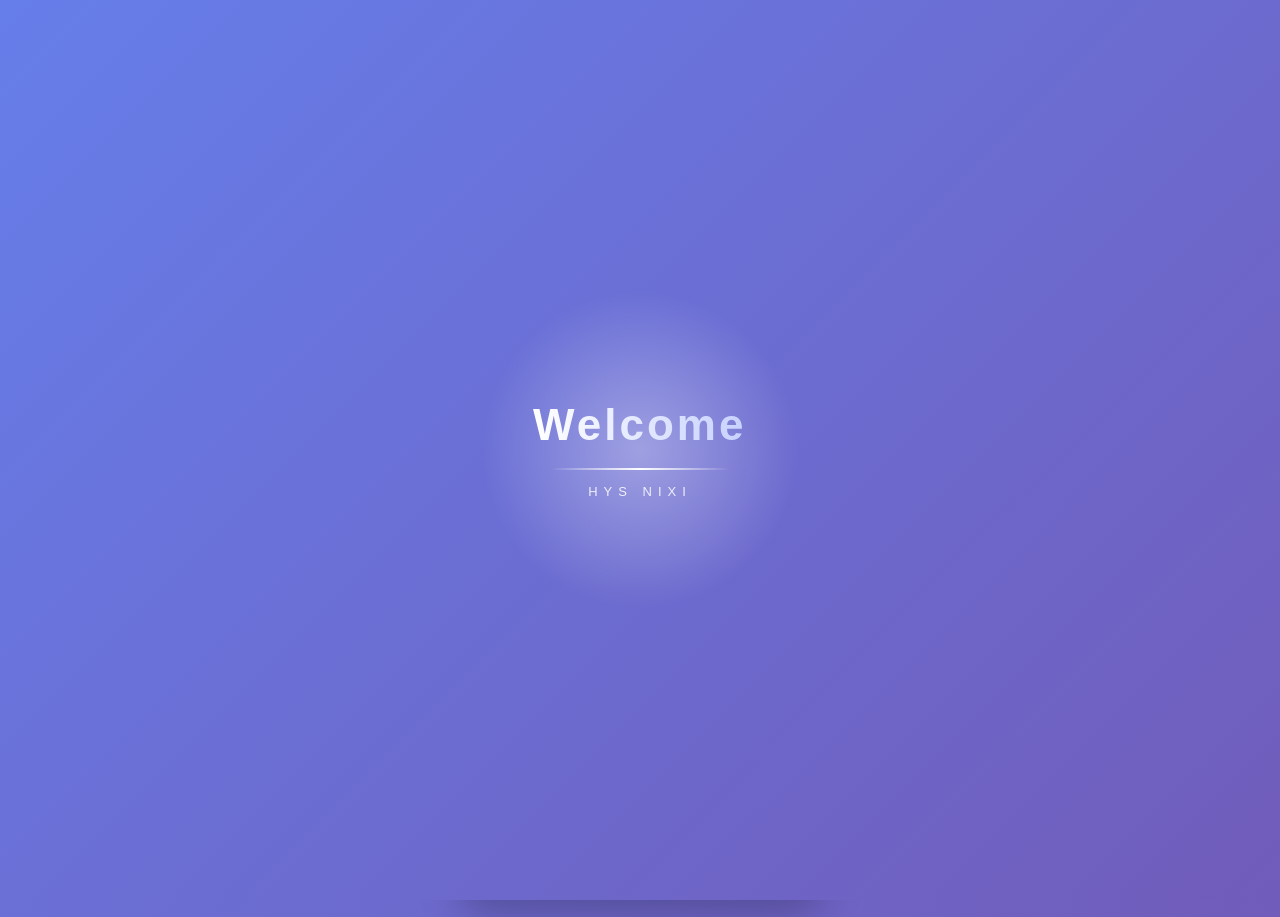
==== commit c37493fe: "Update index.html" ====
--- a/index.html
+++ b/index.html
@@ -56,6 +56,7 @@
       text-size-adjust: 100%;
       scroll-behavior: smooth;
       overflow-y: scroll;
+      overflow-x: hidden;
     }
 
     body {
@@ -70,15 +71,12 @@
       background-size: 300% 300%;
       animation: gradientMove 15s ease infinite;
       transition: background 0.4s ease;
-      overflow-x: hidden;
       position: relative;
       -webkit-tap-highlight-color: transparent;
       -webkit-font-smoothing: antialiased;
       -moz-osx-font-smoothing: grayscale;
       overscroll-behavior-y: none;
       touch-action: manipulation;
-      transform: translateZ(0);
-      overflow-anchor: none;
     }
 
     @keyframes gradientMove {
@@ -1605,11 +1603,11 @@
 
     @media (max-width: 500px) {
       body {
-        padding: max(6px, 1.2dvh) max(8px, 1.6dvh);
-        padding-left: max(8px, 1.6dvh, env(safe-area-inset-left));
-        padding-right: max(8px, 1.6dvh, env(safe-area-inset-right));
-        padding-top: max(6px, 1.2dvh, env(safe-area-inset-top));
-        padding-bottom: max(40px, 6dvh, env(safe-area-inset-bottom)); /* Fixed: Increased bottom padding */
+        padding: max(10px, 2dvh) max(10px, 2dvh);
+        padding-left: max(10px, 2dvh, env(safe-area-inset-left));
+        padding-right: max(10px, 2dvh, env(safe-area-inset-right));
+        padding-top: max(10px, 2dvh, env(safe-area-inset-top));
+        padding-bottom: max(80px, 10dvh, env(safe-area-inset-bottom));
         align-items: flex-start;
         animation: none;
         background: linear-gradient(135deg, #667eea, #764ba2);
@@ -1622,7 +1620,7 @@
         max-width: min(360px, 92vw);
         backdrop-filter: none;
         -webkit-backdrop-filter: none;
-        margin-bottom: 20px; /* Fixed: Added margin to lift the card */
+        margin-bottom: 30px;
       }
 
       .theme-switch {
@@ -1782,7 +1780,6 @@
       }
     }
 
-    /* 📱 Extra small screens: auto-fit for tiny phones */
     @media (max-width: 360px) {
       .card {
         max-width: calc(100vw - 12px);
@@ -1889,7 +1886,7 @@
     <div class="bday-glow"></div>
     <div class="bday-text">Happy Birthday</div>
     <div class="bday-name">NIXI</div>
-    <div class="bday-age">28</div>
+    <div class="bday-age">26</div>
   </div>
 
   <canvas id="particles"></canvas>
@@ -2614,7 +2611,6 @@
       const isTransitionBtn = btn.id === 'donateBtn' || btn.id === 'aboutBtn' ||
                               btn.id === 'backBtn' || btn.id === 'backFromDonateBtn';
       btn.addEventListener("click", (e) => {
-        // Skip confetti on transition buttons on mobile to prevent jank
         if (isTransitionBtn && window.innerWidth <= 500) return;
         createConfetti(e.clientX, e.clientY);
       });
@@ -3037,8 +3033,13 @@
 
     const SMOOTH_EASE = 'cubic-bezier(0.22, 1, 0.36, 1)';
 
-    // 🚀 FIX: Detect mobile viewport for smoother transitions
     const isMobileView = () => window.innerWidth <= 500;
+
+    function forceScrollTop() {
+      window.scrollTo(0, 0);
+      if (document.documentElement) document.documentElement.scrollTop = 0;
+      if (document.body) document.body.scrollTop = 0;
+    }
 
     const RETURN_ANIMATIONS = [
       { name: 'Slide Up', kf: [{ opacity: 0, transform: 'translateY(30px)' }, { opacity: 1, transform: 'translateY(0)' }] },
@@ -3052,11 +3053,8 @@
       { name: 'Fade In', kf: [{ opacity: 0 }, { opacity: 1 }] }
     ];
 
-    // 🚀 FIX: On mobile, skip the height animation to prevent scroll jump.
-    // Fade + instant height swap feels smoother and eliminates scroll-clamp jank.
     function animateCardHeight(fromH, toH, duration) {
       if (isMobileView()) {
-        // Instant height change on mobile — no scroll clamp animation
         return Promise.resolve();
       }
 
@@ -3088,32 +3086,6 @@
 
     let isTransitioning = false;
 
-    // 🚀 FIX: Handle scroll before shrinking to prevent the page-jump on mobile.
-    // If the user scrolled down to reach the button, we smoothly scroll back to
-    // top during the fadeout, then force scroll to top before the card shrinks.
-    async function prepareForShrink() {
-      const wasScrolled = window.scrollY > 5;
-      if (wasScrolled) {
-        try {
-          window.scrollTo({ top: 0, behavior: 'smooth' });
-        } catch (e) {
-          window.scrollTo(0, 0);
-        }
-      }
-      return wasScrolled;
-    }
-
-    function finishScrollReset(wasScrolled) {
-      // Ensure we're at top BEFORE the card shrinks
-      if (wasScrolled && window.scrollY > 0) {
-        try {
-          window.scrollTo({ top: 0, behavior: 'instant' });
-        } catch (e) {
-          window.scrollTo(0, 0);
-        }
-      }
-    }
-
     async function goToAbout() {
       if (isTransitioning) return;
       isTransitioning = true;
@@ -3121,26 +3093,19 @@
       try {
         PM.markHeavyActivity(1500);
         clearAboutRevealTimeouts();
-
-        // 🚀 FIX: handle scroll jump
-        const wasScrolled = await prepareForShrink();
-        const fadeMs = wasScrolled ? 380 : 220;
+        forceScrollTop();
 
         const oldHeight = mainCard.offsetHeight;
 
         const out1 = mainButtons.animate(
           [{ opacity: 1 }, { opacity: 0 }],
-          { duration: fadeMs, easing: 'ease-out', fill: 'forwards' }
+          { duration: 220, easing: 'ease-out', fill: 'forwards' }
         );
         const out2 = musicPlayer.animate(
           [{ opacity: 1 }, { opacity: 0 }],
-          { duration: fadeMs, easing: 'ease-out', fill: 'forwards' }
+          { duration: 220, easing: 'ease-out', fill: 'forwards' }
         );
         await Promise.all([out1.finished, out2.finished]);
-
-        // Guarantee we're at top before shrink
-        finishScrollReset(wasScrolled);
-
         out1.cancel();
         out2.cancel();
 
@@ -3196,26 +3161,19 @@
       try {
         PM.markHeavyActivity(1500);
         clearAboutRevealTimeouts();
-
-        // 🚀 FIX: handle scroll jump (this was the "refresh" feeling)
-        const wasScrolled = await prepareForShrink();
-        const fadeMs = wasScrolled ? 380 : 220;
+        forceScrollTop();
 
         const oldHeight = mainCard.offsetHeight;
 
         const out1 = mainButtons.animate(
           [{ opacity: 1 }, { opacity: 0 }],
-          { duration: fadeMs, easing: 'ease-out', fill: 'forwards' }
+          { duration: 220, easing: 'ease-out', fill: 'forwards' }
         );
         const out2 = musicPlayer.animate(
           [{ opacity: 1 }, { opacity: 0 }],
-          { duration: fadeMs, easing: 'ease-out', fill: 'forwards' }
+          { duration: 220, easing: 'ease-out', fill: 'forwards' }
         );
         await Promise.all([out1.finished, out2.finished]);
-
-        // Guarantee we're at top before shrink
-        finishScrollReset(wasScrolled);
-
         out1.cancel();
         out2.cancel();
 
@@ -3259,6 +3217,8 @@
       try {
         PM.markHeavyActivity(1500);
         clearAboutRevealTimeouts();
+        forceScrollTop();
+
         const oldHeight = mainCard.offsetHeight;
 
         const activeSection = fromSection === 'donate' ? donateSection : aboutSection;
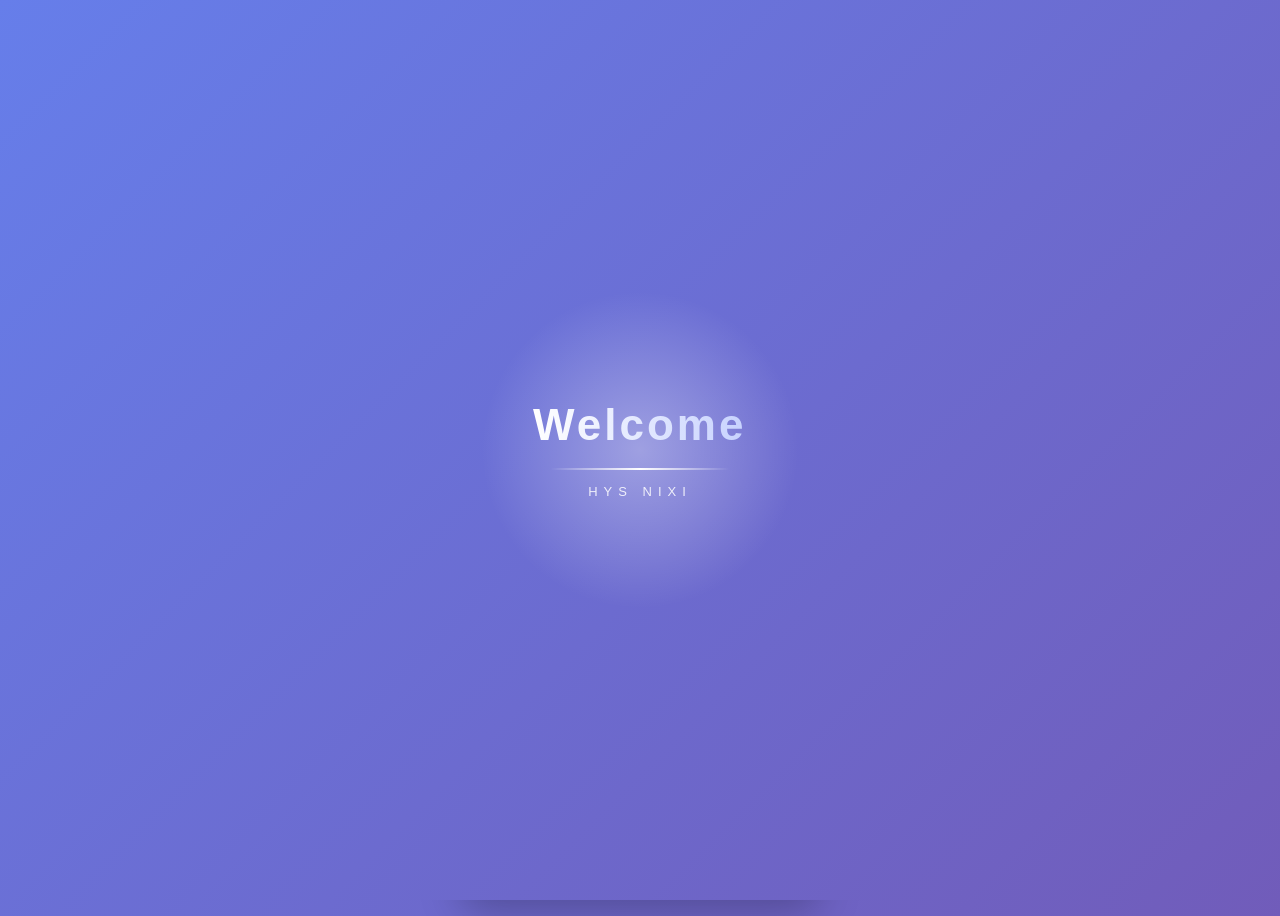
==== commit aa2dd679: "Update index.html" ====
--- a/index.html
+++ b/index.html
@@ -8,16 +8,11 @@
   <meta name="theme-color" content="#667eea" />
   <title>HYS NIXI</title>
 
-  <!-- 🛡️ Security: Prevent Right Click & DevTools -->
+  <!-- محدودسازی راست‌کلیک؛ این کار سورس سایت را مخفی نمی‌کند. -->
   <script>
-    document.addEventListener('contextmenu', event => event.preventDefault());
-
-    document.onkeydown = function (e) {
-      if (e.key === 'F12' || e.keyCode === 123) return false;
-      if (e.ctrlKey && e.shiftKey && (e.key === 'I' || e.key === 'i' || e.key === 'J' || e.key === 'j' || e.key === 'C' || e.key === 'c')) return false;
-      if (e.ctrlKey && (e.key === 'U' || e.key === 'u')) return false;
-      if (e.metaKey && e.altKey && (e.key === 'I' || e.key === 'i' || e.key === 'J' || e.key === 'j' || e.key === 'C' || e.key === 'c' || e.key === 'U' || e.key === 'u')) return false;
-    };
+    document.addEventListener('contextmenu', function (event) {
+      event.preventDefault();
+    }, { capture: true });
   </script>
 
   <style>
@@ -28,6 +23,7 @@
       --text: #333333;
       --muted: #888888;
       --shadow: rgba(0, 0, 0, 0.25);
+
       --border: rgba(102, 126, 234, 0.2);
       --clock-bg: rgba(102, 126, 234, 0.1);
       --clock-border: rgba(102, 126, 234, 0.25);
@@ -1277,214 +1273,6 @@
       }
     }
 
-    #birthday-overlay {
-      position: fixed;
-      inset: 0;
-      z-index: 99998;
-      display: flex;
-      justify-content: center;
-      align-items: center;
-      flex-direction: column;
-      background: linear-gradient(135deg, #1a1a2e, #16213e, #0f3460);
-      color: #fff;
-      font-family: Tahoma, sans-serif;
-      opacity: 0;
-      visibility: hidden;
-      transition: opacity 1s ease, visibility 1s ease;
-      pointer-events: none;
-      overflow: hidden;
-    }
-
-    #birthday-overlay.show {
-      opacity: 1;
-      visibility: visible;
-      pointer-events: auto;
-    }
-
-    #birthday-overlay.hide {
-      opacity: 0;
-      visibility: hidden;
-      transition: opacity 1s ease, visibility 1s ease;
-    }
-
-    .bday-glow {
-      position: absolute;
-      width: 300px;
-      height: 300px;
-      border-radius: 50%;
-      background: radial-gradient(circle, rgba(255, 107, 107, 0.3) 0%, rgba(255, 107, 107, 0) 70%);
-      animation: bdayGlow 3s ease-in-out infinite;
-      pointer-events: none;
-    }
-
-    @keyframes bdayGlow {
-
-      0%,
-      100% {
-        transform: scale(1);
-        opacity: 0.6;
-      }
-
-      50% {
-        transform: scale(1.3);
-        opacity: 1;
-      }
-    }
-
-    .bday-text {
-      font-size: 38px;
-      font-weight: 900;
-      text-align: center;
-      background: linear-gradient(90deg, #ff6b6b, #feca57, #ff6b6b);
-      background-size: 200% auto;
-      -webkit-background-clip: text;
-      -webkit-text-fill-color: transparent;
-      background-clip: text;
-      animation: bdayShine 2s linear infinite, bdayEnter 1s cubic-bezier(0.22, 1, 0.36, 1) both;
-      position: relative;
-      z-index: 2;
-      text-shadow: 0 0 20px rgba(255, 107, 107, 0.5);
-    }
-
-    @keyframes bdayShine {
-      to {
-        background-position: 200% center;
-      }
-    }
-
-    @keyframes bdayEnter {
-      0% {
-        opacity: 0;
-        transform: translateY(30px) scale(0.8);
-      }
-
-      60% {
-        opacity: 1;
-        transform: translateY(-5px) scale(1.05);
-      }
-
-      100% {
-        opacity: 1;
-        transform: translateY(0) scale(1);
-      }
-    }
-
-    .bday-name {
-      font-size: 60px;
-      font-weight: 900;
-      letter-spacing: 4px;
-      margin: 15px 0 5px;
-      background: linear-gradient(90deg, #fff, #c7d2fe, #fff);
-      background-size: 200% auto;
-      -webkit-background-clip: text;
-      -webkit-text-fill-color: transparent;
-      background-clip: text;
-      animation: bdayShine 2.5s linear infinite;
-      position: relative;
-      z-index: 2;
-    }
-
-    .bday-age {
-      font-size: 100px;
-      font-weight: 900;
-      color: #feca57;
-      text-shadow: 0 0 30px rgba(254, 202, 87, 0.5);
-      animation: bdayFloat 3s ease-in-out infinite;
-      position: relative;
-      z-index: 2;
-    }
-
-    @keyframes bdayFloat {
-
-      0%,
-      100% {
-        transform: translateY(0) scale(1);
-      }
-
-      50% {
-        transform: translateY(-15px) scale(1.05);
-      }
-    }
-
-    .bday-balloons {
-      position: absolute;
-      inset: 0;
-      pointer-events: none;
-      z-index: 1;
-      overflow: hidden;
-    }
-
-    .balloon {
-      position: absolute;
-      bottom: -100px;
-      width: 40px;
-      height: 50px;
-      border-radius: 50% 50% 50% 50% / 40% 40% 60% 60%;
-      animation: flyUp 6s ease-in infinite;
-      opacity: 0;
-    }
-
-    .balloon::after {
-      content: "";
-      position: absolute;
-      bottom: -10px;
-      left: 50%;
-      width: 1px;
-      height: 15px;
-      background: rgba(255, 255, 255, 0.5);
-    }
-
-    .balloon:nth-child(1) {
-      left: 10%;
-      background: #ff6b6b;
-      animation-delay: 0s;
-      animation-duration: 5s;
-    }
-
-    .balloon:nth-child(2) {
-      left: 30%;
-      background: #feca57;
-      animation-delay: 1s;
-      animation-duration: 7s;
-    }
-
-    .balloon:nth-child(3) {
-      left: 50%;
-      background: #48dbfb;
-      animation-delay: 0.5s;
-      animation-duration: 6s;
-    }
-
-    .balloon:nth-child(4) {
-      left: 70%;
-      background: #1dd1a1;
-      animation-delay: 1.5s;
-      animation-duration: 5.5s;
-    }
-
-    .balloon:nth-child(5) {
-      left: 90%;
-      background: #f368e0;
-      animation-delay: 0.2s;
-      animation-duration: 7.5s;
-    }
-
-    @keyframes flyUp {
-      0% {
-        transform: translateY(0) rotate(0deg);
-        opacity: 0;
-      }
-
-      20% {
-        opacity: 0.8;
-      }
-
-      100% {
-        transform: translateY(-120vh) rotate(20deg);
-        opacity: 0;
-      }
-    }
-
     @media (max-width: 400px) {
       .welcome-text {
         font-size: 34px;
@@ -1510,21 +1298,9 @@
         width: 240px;
         height: 240px;
       }
-
-      .bday-text {
-        font-size: 28px;
-      }
-
-      .bday-name {
-        font-size: 45px;
-      }
-
-      .bday-age {
-        font-size: 80px;
-      }
-    }
-
-    @media (max-height: 700px) and (min-width: 501px) {
+    }
+
+    @media (max-height: 850px) and (min-width: 501px) {
       body {
         padding-top: max(15px, calc((100vh - 680px) / 2));
       }
@@ -1607,7 +1383,7 @@
         padding-left: max(10px, 2dvh, env(safe-area-inset-left));
         padding-right: max(10px, 2dvh, env(safe-area-inset-right));
         padding-top: max(10px, 2dvh, env(safe-area-inset-top));
-        padding-bottom: max(80px, 10dvh, env(safe-area-inset-bottom));
+        padding-bottom: max(24px, 3dvh, env(safe-area-inset-bottom));
         align-items: flex-start;
         animation: none;
         background: linear-gradient(135deg, #667eea, #764ba2);
@@ -1620,7 +1396,7 @@
         max-width: min(360px, 92vw);
         backdrop-filter: none;
         -webkit-backdrop-filter: none;
-        margin-bottom: 30px;
+        margin-bottom: 12px;
       }
 
       .theme-switch {
@@ -1862,7 +1638,36 @@
     }
 
     @media (prefers-reduced-motion: reduce) {
-      /* Keep animations running! */
+      html {
+        scroll-behavior: auto;
+      }
+
+      *,
+      *::before,
+      *::after {
+        animation-duration: 0.01ms !important;
+        animation-iteration-count: 1 !important;
+        transition-duration: 0.01ms !important;
+        scroll-behavior: auto !important;
+      }
+    }
+
+    /* Mobile runtime optimizations: stable viewport, safe-area aware and no tap flash. */
+    @media (max-width: 768px) {
+      body {
+        min-height: 100svh;
+      }
+
+      #particles {
+        contain: strict;
+      }
+
+      .music-player,
+      .buttons,
+      #aboutSection,
+      #donateSection {
+        contain: layout style;
+      }
     }
   </style>
 </head>
@@ -1873,20 +1678,6 @@
     <div class="welcome-text">Welcome</div>
     <div class="welcome-line"></div>
     <div class="welcome-sub">HYS NIXI</div>
-  </div>
-
-  <div id="birthday-overlay" aria-hidden="true">
-    <div class="bday-balloons">
-      <div class="balloon"></div>
-      <div class="balloon"></div>
-      <div class="balloon"></div>
-      <div class="balloon"></div>
-      <div class="balloon"></div>
-    </div>
-    <div class="bday-glow"></div>
-    <div class="bday-text">Happy Birthday</div>
-    <div class="bday-name">NIXI</div>
-    <div class="bday-age">26</div>
   </div>
 
   <canvas id="particles"></canvas>
@@ -1932,14 +1723,15 @@
     <p id="typingText"></p>
 
     <div class="music-player" id="musicPlayer">
-      <button class="play-btn" id="playBtn" aria-label="پخش / توقف">▶</button>
+      <button type="button" class="play-btn" id="playBtn" aria-label="پخش / توقف" aria-pressed="false">▶</button>
       <div class="player-info">
         <div class="player-title">
           <span class="note">🎵</span>
           <span><i>MOWZ ANANASI</i></span>
         </div>
         <canvas id="visualizer"></canvas>
-        <div class="progress-bar" id="progressBar">
+        <div class="progress-bar" id="progressBar" role="slider" tabindex="0" aria-label="موقعیت پخش موزیک"
+          aria-valuemin="0" aria-valuemax="100" aria-valuenow="0" aria-valuetext="0:00 / 0:00">
           <div class="progress-track">
             <div class="progress-fill" id="progressFill"></div>
           </div>
@@ -1950,8 +1742,10 @@
         </div>
       </div>
       <div class="volume-control">
-        <button class="volume-btn" id="volumeBtn" aria-label="صدا">🔊</button>
-        <input type="range" class="volume-slider" id="volumeSlider" min="0" max="1" step="0.05" value="0.7" />
+        <button type="button" class="volume-btn" id="volumeBtn" aria-label="قطع یا وصل صدا"
+          aria-pressed="false">🔊</button>
+        <input type="range" class="volume-slider" id="volumeSlider" aria-label="میزان صدا" min="0" max="1" step="0.05"
+          value="0.7" />
       </div>
     </div>
 
@@ -2009,7 +1803,7 @@
         <b>Rubika</b>
       </a>
 
-      <button class="btn" id="donateBtn">
+      <button type="button" class="btn" id="donateBtn">
         <span class="btn-icon icon-donate">
           <svg viewBox="0 0 24 24" fill="currentColor">
             <path
@@ -2021,7 +1815,7 @@
 
       <div class="divider"></div>
 
-      <button class="btn" id="aboutBtn">
+      <button type="button" class="btn" id="aboutBtn">
         <span class="btn-icon icon-about">
           <svg viewBox="0 0 24 24" fill="currentColor">
             <path
@@ -2033,7 +1827,7 @@
     </div>
 
     <div id="donateSection" class="hidden">
-      <button class="btn back-btn" id="backFromDonateBtn">⬅️<b>Back</b></button>
+      <button type="button" class="btn back-btn" id="backFromDonateBtn">⬅️<b>Back</b></button>
       <div class="buttons">
         <a href="https://sibmo.ir/hysnixi" class="btn" target="_blank" rel="noopener">
           <span class="btn-icon icon-sibmo">S</span>
@@ -2058,11 +1852,11 @@
     </div>
 
     <div id="aboutSection" class="hidden">
-      <button class="btn back-btn" id="backBtn">⬅️<b>Back</b></button>
+      <button type="button" class="btn back-btn" id="backBtn">⬅️<b>Back</b></button>
       <div class="about-text" id="aboutText"></div>
     </div>
 
-    <div class="footer">⏰ Created By: HYS_Clock</div>
+    <div class="footer">Created By: HYS Clcok & MAX</div>
   </div>
 
   <audio id="bgMusic" loop preload="metadata">
@@ -2081,39 +1875,40 @@
 
     (function initOverlays() {
       const welcomeOverlay = document.getElementById('welcome-overlay');
-      const birthdayOverlay = document.getElementById('birthday-overlay');
-
-      if (sessionStorage.getItem('welcomeShown')) {
+
+      let welcomeAlreadyShown = false;
+      try { welcomeAlreadyShown = sessionStorage.getItem('welcomeShown') === '1'; } catch (error) {
+        // Continue with the intro if session storage is unavailable.
+      }
+      if (welcomeAlreadyShown) {
         if (welcomeOverlay) welcomeOverlay.remove();
-        if (birthdayOverlay) birthdayOverlay.remove();
+        window.dispatchEvent(new Event('nixi:intro-finished'));
         return;
       }
-      sessionStorage.setItem('welcomeShown', '1');
+      try { sessionStorage.setItem('welcomeShown', '1'); } catch (error) {
+        // The intro still works without session storage.
+      }
 
       setTimeout(() => {
+        if (!welcomeOverlay) {
+          window.dispatchEvent(new Event('nixi:intro-finished'));
+          return;
+        }
         welcomeOverlay.classList.add('hide');
 
         setTimeout(() => {
           welcomeOverlay.remove();
-
-          birthdayOverlay.classList.add('show');
-
-          setTimeout(() => {
-            birthdayOverlay.classList.remove('show');
-            birthdayOverlay.classList.add('hide');
-
-            setTimeout(() => {
-              birthdayOverlay.remove();
-            }, 1000);
-
-          }, 4500);
+          window.dispatchEvent(new Event('nixi:intro-finished'));
         }, 1000);
       }, 3800);
     })();
 
     const PM = (function initPerformanceManager() {
       const ua = navigator.userAgent;
-      const isMobile = /Android|iPhone|iPad|iPod|Mobile|webOS|BlackBerry|Opera Mini/i.test(ua);
+      const coarsePointer = window.matchMedia("(pointer: coarse)").matches;
+      const compactViewport = Math.min(window.innerWidth, window.innerHeight) <= 900;
+      const isMobile = /Android|iPhone|iPad|iPod|Mobile|webOS|BlackBerry|Opera Mini/i.test(ua) ||
+        (coarsePointer && compactViewport && window.innerWidth <= 900);
       const isTablet = /iPad|Tablet/i.test(ua) || (isMobile && window.innerWidth >= 600);
       const cores = navigator.hardwareConcurrency || 2;
       const memory = navigator.deviceMemory || 2;
@@ -2130,9 +1925,9 @@
       else if (score < 130) tier = 'medium';
 
       const CONFIG = {
-        high: { particles: isMobile ? 45 : 90, connections: isMobile ? false : true, confetti: isMobile ? 18 : 35, targetFPS: 60, pixelCap: 2, vizBars: isMobile ? 24 : 36 },
-        medium: { particles: isMobile ? 25 : 50, connections: false, confetti: isMobile ? 12 : 20, targetFPS: 45, pixelCap: 1.5, vizBars: isMobile ? 18 : 28 },
-        low: { particles: isMobile ? 15 : 25, connections: false, confetti: isMobile ? 8 : 12, targetFPS: 30, pixelCap: 1, vizBars: isMobile ? 12 : 18 }
+        high: { particles: isMobile ? 34 : 90, connections: isMobile ? false : true, confetti: isMobile ? 14 : 35, targetFPS: 60, pixelCap: isMobile ? 1.5 : 2, vizBars: isMobile ? 20 : 36 },
+        medium: { particles: isMobile ? 20 : 50, connections: false, confetti: isMobile ? 10 : 20, targetFPS: 45, pixelCap: isMobile ? 1.25 : 1.5, vizBars: isMobile ? 16 : 28 },
+        low: { particles: isMobile ? 12 : 25, connections: false, confetti: isMobile ? 7 : 12, targetFPS: 30, pixelCap: 1, vizBars: isMobile ? 12 : 18 }
       };
       const cfg = CONFIG[tier];
 
@@ -2197,11 +1992,22 @@
       });
 
       let frameCount = 0;
+      let fpsRAF = null;
       let lastSampleTime = performance.now();
       let consecutiveLowFPS = 0;
       let consecutiveGoodFPS = 0;
 
+      function scheduleFpsTick() {
+        if (fpsRAF === null && !document.hidden && !hasIntroOverlay()) {
+          fpsRAF = requestAnimationFrame((now) => {
+            fpsRAF = null;
+            fpsTick(now);
+          });
+        }
+      }
+
       function fpsTick(now) {
+        if (document.hidden) return;
         frameCount++;
         const elapsed = now - lastSampleTime;
         if (elapsed >= 1000) {
@@ -2212,14 +2018,14 @@
           if (Date.now() < state.warmupUntil) {
             consecutiveLowFPS = 0;
             consecutiveGoodFPS = 0;
-            requestAnimationFrame(fpsTick);
+            scheduleFpsTick();
             return;
           }
 
           if (Date.now() - state.lastChangeAt < state.changeCooldownMs) {
             consecutiveLowFPS = 0;
             consecutiveGoodFPS = 0;
-            requestAnimationFrame(fpsTick);
+            scheduleFpsTick();
             return;
           }
 
@@ -2249,13 +2055,31 @@
             consecutiveGoodFPS = 0;
           }
         }
-        requestAnimationFrame(fpsTick);
-      }
-      requestAnimationFrame(fpsTick);
+        scheduleFpsTick();
+      }
+      scheduleFpsTick();
+
+      document.addEventListener('visibilitychange', () => {
+        if (document.hidden) {
+          if (fpsRAF !== null) cancelAnimationFrame(fpsRAF);
+          fpsRAF = null;
+        } else {
+          frameCount = 0;
+          lastSampleTime = performance.now();
+          scheduleFpsTick();
+        }
+      });
+      window.addEventListener('nixi:intro-finished', () => {
+        frameCount = 0;
+        lastSampleTime = performance.now();
+        scheduleFpsTick();
+      });
 
       function degrade() {
         state.degradationLevel++;
+        const baseCfg = CONFIG[state.tier] || CONFIG.high;
         if (state.degradationLevel === 1) {
+          state.targetFPS = Math.max(state.isMobile ? 30 : 40, Math.floor(baseCfg.targetFPS * 0.8));
           state.particleCount = Math.max(8, Math.floor(state.particleCount * 0.5));
           state.confettiCount = Math.max(5, Math.floor(state.confettiCount * 0.5));
           state.connectionsEnabled = false;
@@ -2265,6 +2089,7 @@
           }
           console.log('🛡️ PM: Degradation level 1 applied');
         } else if (state.degradationLevel === 2) {
+          state.targetFPS = Math.max(state.isMobile ? 24 : 30, Math.floor(baseCfg.targetFPS * 0.65));
           document.body.style.animation = 'none';
           document.body.classList.add('perf-low');
           state.particleCount = Math.max(5, Math.floor(state.particleCount * 0.5));
@@ -2284,6 +2109,7 @@
         const fullCfg = CONFIG[state.tier] || CONFIG.high;
 
         if (state.degradationLevel === 0) {
+          state.targetFPS = fullCfg.targetFPS;
           state.particleCount = fullCfg.particles;
           state.confettiCount = fullCfg.confetti;
           state.connectionsEnabled = fullCfg.connections;
@@ -2292,6 +2118,7 @@
           document.body.style.animation = '';
           console.log('🛡️ PM: Recovered to level 0 (full performance)');
         } else if (state.degradationLevel === 1) {
+          state.targetFPS = Math.max(state.isMobile ? 30 : 40, Math.floor(fullCfg.targetFPS * 0.8));
           state.particleCount = Math.max(8, Math.floor(fullCfg.particles * 0.5));
           state.confettiCount = Math.max(5, Math.floor(fullCfg.confetti * 0.5));
           state.connectionsEnabled = false;
@@ -2321,13 +2148,18 @@
         state.clock.consecutiveFailures = 0;
       }
 
-      function clockSyncFailure() {
-        state.clock.syncStatus = 'system';
-        state.clock.source = 'system';
+      function clockSyncFailure(keepLastSync = false) {
+        // Keep the last trusted server-time baseline when a refresh fails.
+        // The displayed clock can continue from the monotonic performance timer.
+        if (!keepLastSync) {
+          state.clock.syncStatus = 'system';
+          state.clock.source = 'system';
+        }
         state.clock.consecutiveFailures++;
       }
 
       function clockHealthCheck() {
+        if (document.hidden) return;
         const now = Date.now();
         const sinceTick = now - state.clock.lastTick;
 
@@ -2363,15 +2195,21 @@
 
       window.addEventListener('online', () => {
         state.clock.isOnline = true;
-        console.log('🌐 Network back online - re-syncing clock...');
-        if (typeof syncTimeWithOnlineAPI === 'function') syncTimeWithOnlineAPI();
+        console.log('🌐 Network back online - clock sync will resume');
+        // The clock module below owns the single synchronization request.
       });
 
       window.addEventListener('offline', () => {
         state.clock.isOnline = false;
-        state.clock.syncStatus = 'system';
-        state.clock.source = 'system';
-        console.log('📴 Network offline - using system clock');
+        // If a server baseline exists, it remains usable offline. The clock
+        // falls back to the device clock only when no successful sync exists.
+        if (state.clock.syncStatus !== 'synced') {
+          state.clock.syncStatus = 'system';
+          state.clock.source = 'system';
+        }
+        console.log(state.clock.syncStatus === 'synced'
+          ? '📴 Network offline - continuing from last synchronized time'
+          : '📴 Network offline - using system clock');
       });
 
       return {
@@ -2382,7 +2220,8 @@
         clockSyncFailure,
         markHeavyActivity,
         resetDegradation: () => {
-          state.degradationLevel = 0;
+          // recover() decrements one level, so step into level one to force a full reset.
+          state.degradationLevel = 1;
           state.warmupUntil = Date.now() + 5000;
           state.lastChangeAt = 0;
           recover();
@@ -2410,12 +2249,15 @@
       };
     })();
 
-    window.PMReport = () => console.log(PM.getReport());
+    window.PMReport = () => console.table(PM.getReport());
     window.PMReset = () => PM.resetDegradation();
 
     const themeCheckbox = document.getElementById("themeCheckbox");
     const body = document.body;
-    const savedTheme = localStorage.getItem("theme");
+    let savedTheme = "light";
+    try { savedTheme = localStorage.getItem("theme") || "light"; } catch (error) {
+      console.warn("Theme persistence is unavailable in this browser context.");
+    }
 
     if (savedTheme === "dark") {
       body.classList.add("dark");
@@ -2424,7 +2266,9 @@
 
     themeCheckbox.addEventListener("change", () => {
       body.classList.toggle("dark", themeCheckbox.checked);
-      localStorage.setItem("theme", themeCheckbox.checked ? "dark" : "light");
+      try { localStorage.setItem("theme", themeCheckbox.checked ? "dark" : "light"); } catch (error) {
+        // The visual theme still works even when storage is blocked.
+      }
     });
 
     const h1El = document.getElementById("h1");
@@ -2435,64 +2279,197 @@
     const s2El = document.getElementById("s2");
     const dateEl = document.getElementById("clockDate");
 
-    let timeOffset = 0;
+    // This website's clock is intended to show Tehran local time and the
+    // Persian (Jalali) calendar, regardless of the visitor's device timezone.
+    const CLOCK_TIME_ZONE = "Asia/Tehran";
     let isTimeSynced = false;
+    let syncedEpochAtPerformance = 0;
+    let syncedPerformanceAt = 0;
+    let syncPromise = null;
+
+    function getClockEpochMs() {
+      if (isTimeSynced && Number.isFinite(syncedEpochAtPerformance) && Number.isFinite(syncedPerformanceAt)) {
+        // Use the monotonic performance clock after sync, so manual changes to
+        // the device's wall clock do not cause the displayed clock to jump.
+        return syncedEpochAtPerformance + (performance.now() - syncedPerformanceAt);
+      }
+      // Offline/first-load fallback: trust the device's current instant, but
+      // still format it for Asia/Tehran below.
+      return Date.now();
+    }
+
+    function parseZonedWallTime(value, timeZone) {
+      // TimeAPI.io returns dateTime without an offset. Convert those local wall
+      // clock fields to an instant using the API's explicit IANA timezone.
+      if (typeof value !== "string") return NaN;
+      const match = value.match(/^(\d{4})-(\d{2})-(\d{2})[T ](\d{2}):(\d{2}):(\d{2})(?:\.(\d{1,9}))?/);
+      if (!match) return NaN;
+
+      const [, year, month, day, hour, minute, second, fraction = ""] = match;
+      const milliseconds = Number((fraction + "000").slice(0, 3));
+      const wallAsUtc = Date.UTC(Number(year), Number(month) - 1, Number(day), Number(hour), Number(minute), Number(second), milliseconds);
+      const partsFormatter = new Intl.DateTimeFormat("en-GB", {
+        timeZone,
+        year: "numeric", month: "2-digit", day: "2-digit",
+        hour: "2-digit", minute: "2-digit", second: "2-digit", hourCycle: "h23"
+      });
+
+      let candidate = wallAsUtc;
+      // Iteratively solve for the instant whose formatted wall time matches the
+      // API fields. Re-running handles timezone offsets and transition rules.
+      for (let i = 0; i < 3; i++) {
+        const parts = Object.fromEntries(partsFormatter.formatToParts(new Date(candidate))
+          .filter(part => part.type !== "literal")
+          .map(part => [part.type, Number(part.value)]));
+        const formattedAsUtc = Date.UTC(parts.year, parts.month - 1, parts.day,
+          parts.hour, parts.minute, parts.second, milliseconds);
+        const offset = formattedAsUtc - candidate;
+        const nextCandidate = wallAsUtc - offset;
+        if (!Number.isFinite(nextCandidate)) return NaN;
+        if (nextCandidate === candidate) break;
+        candidate = nextCandidate;
+      }
+      return candidate;
+    }
+
+    function getApiEpochMs(data, endpointTimeZone = CLOCK_TIME_ZONE) {
+      if (!data || typeof data !== "object") return NaN;
+      if (data.timezone && data.timezone !== CLOCK_TIME_ZONE) return NaN;
+      if (data.timeZone && data.timeZone !== CLOCK_TIME_ZONE) return NaN;
+
+      // Prefer timestamps carrying an explicit UTC offset (no browser-local
+      // interpretation), then the UTC timestamp, Unix time, and finally the
+      // timezone-qualified wall-clock string from TimeAPI.io.
+      for (const key of ["datetime", "utc_datetime", "utcDateTime", "dateTime"]) {
+        const value = data[key];
+        if (typeof value !== "string") continue;
+        if (/(?:Z|[+-]\d{2}:?\d{2})$/i.test(value)) {
+          const parsed = Date.parse(value);
+          if (Number.isFinite(parsed)) return parsed;
+        }
+      }
+
+      if (data.unixtime !== undefined && data.unixtime !== null && data.unixtime !== "" && Number.isFinite(Number(data.unixtime))) {
+        return Number(data.unixtime) * 1000;
+      }
+      if (data.timestamp !== undefined && data.timestamp !== null && data.timestamp !== "" && Number.isFinite(Number(data.timestamp))) {
+        // Some APIs supply Unix time in seconds, others in milliseconds.
+        const timestamp = Number(data.timestamp);
+        return timestamp < 1e12 ? timestamp * 1000 : timestamp;
+      }
+
+      if (typeof data.dateTime === "string") {
+        return parseZonedWallTime(data.dateTime, data.timeZone || endpointTimeZone);
+      }
+      return NaN;
+    }
+
+    async function fetchTimeFromEndpoint(url, source) {
+      const controller = new AbortController();
+      const timeoutId = setTimeout(() => controller.abort(), 5000);
+      const requestStartedAt = performance.now();
+      try {
+        const res = await fetch(url, {
+          cache: "no-store",
+          credentials: "omit",
+          signal: controller.signal
+        });
+        if (!res.ok) throw new Error(`${source} returned HTTP ${res.status}`);
+        const data = await res.json();
+        const serverEpoch = getApiEpochMs(data, CLOCK_TIME_ZONE);
+        const receivedAt = performance.now();
+        if (!Number.isFinite(serverEpoch) || serverEpoch < 0) {
+          throw new Error(`${source} returned an invalid time payload`);
+        }
+
+        // Compensate approximately for half the request/response latency.
+        const roundTripMs = Math.max(0, receivedAt - requestStartedAt);
+        syncedEpochAtPerformance = serverEpoch + roundTripMs / 2;
+        syncedPerformanceAt = receivedAt;
+        isTimeSynced = true;
+        PM.clockSyncSuccess(source);
+        updateClock();
+        return true;
+      } finally {
+        clearTimeout(timeoutId);
+      }
+    }
 
     async function syncTimeWithOnlineAPI() {
+      if (syncPromise) return syncPromise;
+      if (!navigator.onLine) return false;
+
+      syncPromise = (async () => {
+        const endpoints = [
+          ["https://time.now/developer/api/timezone/Asia/Tehran", "time.now"],
+          ["https://gateway.timeapi.world/timezone/Asia/Tehran", "timeapi.world"],
+          ["https://www.timeapi.io/api/Time/current/zone?timeZone=Asia%2FTehran", "timeapi.io"]
+        ];
+
+        for (const [url, source] of endpoints) {
+          try {
+            if (await fetchTimeFromEndpoint(url, source)) return true;
+          } catch (error) {
+            // Continue to the next independent service. Abort/HTTP/CORS errors
+            // are expected possibilities for public services in a browser.
+            console.warn(`Clock sync failed (${source}); trying the next provider.`, error?.message || error);
+          }
+        }
+
+        PM.clockSyncFailure(isTimeSynced);
+        return false;
+      })();
+
       try {
-        const res = await fetch('https://time.now/developer/api/timezone/Asia/Tehran', { cache: 'no-store' });
-        if (res.ok) {
-          const data = await res.json();
-          timeOffset = new Date(data.datetime).getTime() - Date.now();
-          isTimeSynced = true;
-          PM.clockSyncSuccess('time.now');
-          return;
+        return await syncPromise;
+      } finally {
+        syncPromise = null;
+      }
+    }
+
+    const clockTimeFormatter = new Intl.DateTimeFormat("en-GB", {
+      timeZone: CLOCK_TIME_ZONE,
+      hour: "2-digit", minute: "2-digit", second: "2-digit",
+      hourCycle: "h23"
+    });
+    const weekdayFormatter = new Intl.DateTimeFormat("en-US", {
+      timeZone: CLOCK_TIME_ZONE,
+      weekday: "long"
+    });
+    const jalaliDateFormatter = new Intl.DateTimeFormat("fa-IR-u-ca-persian-nu-latn", {
+      timeZone: CLOCK_TIME_ZONE,
+      calendar: "persian",
+      numberingSystem: "latn",
+      year: "numeric", month: "numeric", day: "numeric"
+    });
+    const digitAnimation = [
+      { transform: "translateY(-100%)", opacity: 0 },
+      { transform: "translateY(0)", opacity: 1 }
+    ];
+
+    function setDigit(el, digit) {
+      if (el && el.textContent !== digit) {
+        el.textContent = digit;
+        // Web Animations restarts the digit transition without a forced layout read.
+        if (!window.matchMedia("(prefers-reduced-motion: reduce)").matches && typeof el.animate === "function") {
+          el.animate(digitAnimation, {
+            duration: 400,
+            easing: "cubic-bezier(0.34, 1.56, 0.64, 1)",
+            fill: "none"
+          });
         }
-      } catch (e) { }
-
-      try {
-        const res = await fetch('https://timeapi.io/api/Time/current/zone?timeZone=Asia/Tehran', { cache: 'no-store' });
-        if (res.ok) {
-          const data = await res.json();
-          timeOffset = new Date(data.dateTime).getTime() - Date.now();
-          isTimeSynced = true;
-          PM.clockSyncSuccess('timeapi.io');
-          return;
-        }
-      } catch (e) { }
-
-      try {
-        const res = await fetch('https://timeapi.world/api/timezone/Asia/Tehran', { cache: 'no-store' });
-        if (res.ok) {
-          const data = await res.json();
-          timeOffset = new Date(data.datetime).getTime() - Date.now();
-          isTimeSynced = true;
-          PM.clockSyncSuccess('timeapi.world');
-          return;
-        }
-      } catch (e) { }
-
-      isTimeSynced = false;
-      PM.clockSyncFailure();
-    }
-
-    function setDigit(el, digit) {
-      if (el.textContent !== digit) {
-        el.textContent = digit;
-        el.classList.remove("slide-down");
-        void el.offsetWidth;
-        el.classList.add("slide-down");
       }
     }
 
     function updateClock() {
       PM.clockTick();
-
-      const now = isTimeSynced ? new Date(Date.now() + timeOffset) : new Date();
-
-      const h = now.getHours().toString().padStart(2, "0");
-      const m = now.getMinutes().toString().padStart(2, "0");
-      const s = now.getSeconds().toString().padStart(2, "0");
+      const now = new Date(getClockEpochMs());
+      const parts = Object.fromEntries(clockTimeFormatter.formatToParts(now)
+        .filter(part => part.type !== "literal")
+        .map(part => [part.type, part.value]));
+      const h = (parts.hour || "00").padStart(2, "0");
+      const m = (parts.minute || "00").padStart(2, "0");
+      const s = (parts.second || "00").padStart(2, "0");
 
       setDigit(h1El, h[0]);
       setDigit(h2El, h[1]);
@@ -2501,20 +2478,28 @@
       setDigit(s1El, s[0]);
       setDigit(s2El, s[1]);
 
-      const dayName = now.toLocaleDateString("en-US", { weekday: "long" });
-      const jalaliDate = new Intl.DateTimeFormat('fa-IR-u-ca-persian-nu-latn', {
-        year: 'numeric',
-        month: 'numeric',
-        day: 'numeric'
-      }).format(now);
-
-      dateEl.textContent = dayName + " " + jalaliDate;
+      const dayName = weekdayFormatter.format(now);
+      const jalaliDate = jalaliDateFormatter.format(now);
+      if (dateEl) dateEl.textContent = dayName + " " + jalaliDate;
     }
 
     updateClock();
     window.__clockInterval = setInterval(updateClock, 1000);
-    syncTimeWithOnlineAPI();
-    setInterval(syncTimeWithOnlineAPI, 5 * 60 * 1000);
+    document.addEventListener("visibilitychange", () => {
+      if (document.hidden) {
+        if (window.__clockInterval) clearInterval(window.__clockInterval);
+        window.__clockInterval = null;
+      } else {
+        updateClock();
+        if (!window.__clockInterval) window.__clockInterval = setInterval(updateClock, 1000);
+        if (navigator.onLine) syncTimeWithOnlineAPI();
+      }
+    });
+    if (navigator.onLine) syncTimeWithOnlineAPI();
+    window.addEventListener("online", () => syncTimeWithOnlineAPI());
+    setInterval(() => {
+      if (!document.hidden && navigator.onLine) syncTimeWithOnlineAPI();
+    }, 5 * 60 * 1000);
 
     const typingEl = document.getElementById("typingText");
     const messages = [
@@ -2523,15 +2508,25 @@
       "برای اطلاع از ساعت استریم عضو چنل ها شید👇🏼",
     ];
     let msgIndex = 0, charIndex = 0, deleting = false;
+    let typingTimer = null;
+
+    function scheduleTyping(delay) {
+      if (typingTimer !== null) clearTimeout(typingTimer);
+      typingTimer = setTimeout(() => {
+        typingTimer = null;
+        type();
+      }, delay);
+    }
 
     function type() {
+      if (document.hidden) return;
       const current = messages[msgIndex];
       if (!deleting) {
         typingEl.textContent = current.substring(0, charIndex + 1);
         charIndex++;
         if (charIndex === current.length) {
           deleting = true;
-          setTimeout(type, 1800);
+          scheduleTyping(1800);
           return;
         }
       } else {
@@ -2542,8 +2537,17 @@
           msgIndex = (msgIndex + 1) % messages.length;
         }
       }
-      setTimeout(type, deleting ? 50 : 100);
-    }
+      scheduleTyping(deleting ? 50 : 100);
+    }
+
+    document.addEventListener("visibilitychange", () => {
+      if (document.hidden) {
+        if (typingTimer !== null) clearTimeout(typingTimer);
+        typingTimer = null;
+      } else {
+        type();
+      }
+    });
     type();
 
     const colors = ["#667eea", "#764ba2", "#ff6b6b", "#feca57", "#48dbfb", "#1dd1a1"];
@@ -2565,6 +2569,8 @@
         const velocity = 4 + Math.random() * 6;
         activeConfetti.push({
           el,
+          originX: x,
+          originY: y,
           posX: x,
           posY: y,
           velX: Math.cos(angle) * velocity,
@@ -2580,6 +2586,10 @@
     }
 
     function confettiTick() {
+      if (document.hidden) {
+        confettiRAF = null;
+        return;
+      }
       if (activeConfetti.length === 0) {
         confettiRAF = null;
         return;
@@ -2594,9 +2604,8 @@
         c.rotation += 6;
         c.life--;
 
-        c.el.style.left = c.posX + "px";
-        c.el.style.top = c.posY + "px";
-        c.el.style.transform = `rotate(${c.rotation}deg)`;
+        // Transform-only movement avoids layout recalculation on every animation frame.
+        c.el.style.transform = `translate3d(${c.posX - c.originX}px, ${c.posY - c.originY}px, 0) rotate(${c.rotation}deg)`;
         c.el.style.opacity = c.life / 100;
 
         if (c.life <= 0 || c.posY > window.innerHeight) {
@@ -2607,9 +2616,18 @@
       confettiRAF = requestAnimationFrame(confettiTick);
     }
 
+    document.addEventListener('visibilitychange', () => {
+      if (document.hidden) {
+        if (confettiRAF !== null) cancelAnimationFrame(confettiRAF);
+        confettiRAF = null;
+      } else if (activeConfetti.length && confettiRAF === null) {
+        confettiRAF = requestAnimationFrame(confettiTick);
+      }
+    });
+
     document.querySelectorAll(".btn").forEach((btn) => {
       const isTransitionBtn = btn.id === 'donateBtn' || btn.id === 'aboutBtn' ||
-                              btn.id === 'backBtn' || btn.id === 'backFromDonateBtn';
+        btn.id === 'backBtn' || btn.id === 'backFromDonateBtn';
       btn.addEventListener("click", (e) => {
         if (isTransitionBtn && window.innerWidth <= 500) return;
         createConfetti(e.clientX, e.clientY);
@@ -2632,49 +2650,107 @@
     let isDraggingProgress = false;
 
     function formatTime(seconds) {
-      if (isNaN(seconds) || seconds < 0) return "0:00";
+      if (!Number.isFinite(seconds) || seconds < 0) return "0:00";
       const m = Math.floor(seconds / 60);
       const s = Math.floor(seconds % 60).toString().padStart(2, "0");
       return `${m}:${s}`;
     }
 
+    function updateProgressUI(time = audio.currentTime) {
+      const duration = audio.duration;
+      if (!Number.isFinite(duration) || duration <= 0) {
+        progressFill.style.width = "0%";
+        progressBar.setAttribute("aria-valuenow", "0");
+        progressBar.setAttribute("aria-valuetext", "0:00 / 0:00");
+        currentTimeEl.textContent = "0:00";
+        durationEl.textContent = "0:00";
+        return;
+      }
+
+      const safeTime = Math.max(0, Math.min(duration, Number.isFinite(time) ? time : 0));
+      const percent = (safeTime / duration) * 100;
+      progressFill.style.width = percent + "%";
+      currentTimeEl.textContent = formatTime(safeTime);
+      durationEl.textContent = formatTime(duration);
+      progressBar.setAttribute("aria-valuenow", String(Math.round(percent)));
+      progressBar.setAttribute("aria-valuetext", `${formatTime(safeTime)} / ${formatTime(duration)}`);
+    }
+
     playBtn.addEventListener("click", () => {
-      if (audio.paused) { audio.play(); } else { audio.pause(); }
+      if (audio.paused) {
+        const playAttempt = audio.play();
+        if (playAttempt && typeof playAttempt.catch === "function") {
+          playAttempt.catch((error) => {
+            // Missing/blocked media should not leave the player in a false playing state.
+            playBtn.textContent = "▶";
+            playBtn.setAttribute("aria-pressed", "false");
+            musicPlayer.classList.remove("playing");
+            if (error && error.name !== "AbortError") {
+              console.warn("Music playback could not start:", error.message || error);
+            }
+          });
+        }
+      } else {
+        audio.pause();
+      }
     });
 
     audio.addEventListener("play", () => {
       playBtn.textContent = "❚❚";
+      playBtn.setAttribute("aria-pressed", "true");
       musicPlayer.classList.add("playing");
     });
 
     audio.addEventListener("pause", () => {
       playBtn.textContent = "▶";
+      playBtn.setAttribute("aria-pressed", "false");
       musicPlayer.classList.remove("playing");
     });
 
     audio.addEventListener("timeupdate", () => {
       if (isDraggingProgress) return;
-      if (!isNaN(audio.duration) && audio.duration > 0) {
-        const percent = (audio.currentTime / audio.duration) * 100;
-        progressFill.style.width = percent + "%";
-        currentTimeEl.textContent = formatTime(audio.currentTime);
-      }
+      updateProgressUI();
     });
 
-    audio.addEventListener("loadedmetadata", () => {
-      durationEl.textContent = formatTime(audio.duration);
+    audio.addEventListener("loadedmetadata", () => updateProgressUI());
+    audio.addEventListener("durationchange", () => updateProgressUI());
+    audio.addEventListener("error", () => {
+      playBtn.textContent = "▶";
+      playBtn.setAttribute("aria-pressed", "false");
+      musicPlayer.classList.remove("playing");
+      updateProgressUI(0);
+      console.warn("Music file could not be loaded. Check that a.mp3 is in the same folder as this HTML file.");
     });
+
+    function seekToPercent(percent) {
+      const duration = audio.duration;
+      if (!Number.isFinite(duration) || duration <= 0) return;
+      const safePercent = Math.max(0, Math.min(1, percent));
+      const time = safePercent * duration;
+      audio.currentTime = time;
+      updateProgressUI(time);
+    }
 
     function seekToClientX(clientX) {
       const rect = progressBar.getBoundingClientRect();
-      let percent = (clientX - rect.left) / rect.width;
-      percent = Math.max(0, Math.min(1, percent));
-      if (!isNaN(audio.duration) && audio.duration > 0) {
-        audio.currentTime = percent * audio.duration;
-        progressFill.style.width = (percent * 100) + "%";
-        currentTimeEl.textContent = formatTime(percent * audio.duration);
-      }
-    }
+      if (rect.width <= 0) return;
+      seekToPercent((clientX - rect.left) / rect.width);
+    }
+
+    progressBar.addEventListener("keydown", (event) => {
+      if (!Number.isFinite(audio.duration) || audio.duration <= 0) return;
+      const step = event.shiftKey ? 10 : 5;
+      let percent = audio.currentTime / audio.duration * 100;
+      if (event.key === "ArrowLeft" || event.key === "ArrowDown") percent -= step;
+      else if (event.key === "ArrowRight" || event.key === "ArrowUp") percent += step;
+      else if (event.key === "PageDown") percent -= 10;
+      else if (event.key === "PageUp") percent += 10;
+      else if (event.key === "Home") percent = 0;
+      else if (event.key === "End") percent = 100;
+      else return;
+      event.preventDefault();
+      seekToPercent(percent / 100);
+    });
 
     progressBar.addEventListener("pointerdown", (e) => {
       e.preventDefault();
@@ -2704,12 +2780,15 @@
 
     volumeBtn.addEventListener("click", () => {
       if (audio.volume > 0) {
-        audio.dataset.prevVolume = audio.volume;
+        audio.dataset.prevVolume = String(audio.volume);
         audio.volume = 0;
-        volumeSlider.value = 0;
+        volumeSlider.value = "0";
+        volumeBtn.setAttribute("aria-pressed", "true");
       } else {
-        audio.volume = audio.dataset.prevVolume || 0.7;
-        volumeSlider.value = audio.volume;
+        const previousVolume = Number(audio.dataset.prevVolume);
+        audio.volume = Number.isFinite(previousVolume) && previousVolume > 0 ? previousVolume : 0.7;
+        volumeSlider.value = String(audio.volume);
+        volumeBtn.setAttribute("aria-pressed", "false");
       }
       updateVolumeIcon();
     });
@@ -2831,6 +2910,10 @@
     }
 
     function drawVisualizer(now) {
+      if (document.hidden) {
+        vizRAF = null;
+        return;
+      }
       if (!vizActive && vizAmplitude < 0.005) {
         vizAmplitude = 0;
         vizTargetAmplitude = 0;
@@ -2998,14 +3081,20 @@
       drawIdleLine();
     }
     initVisualizer();
-    window.addEventListener("resize", () => {
-      setupVisualizerCanvas();
-      if (!vizActive && vizAmplitude < 0.005) drawIdleLine();
-    }, { passive: true });
 
     audio.addEventListener("play", startVisualizer);
     audio.addEventListener("pause", stopVisualizer);
     audio.addEventListener("ended", stopVisualizer);
+    document.addEventListener("visibilitychange", () => {
+      if (document.hidden) {
+        if (vizRAF !== null) cancelAnimationFrame(vizRAF);
+        vizRAF = null;
+        return;
+      }
+      if ((vizActive || vizAmplitude >= 0.005) && vizRAF === null) {
+        vizRAF = requestAnimationFrame(drawVisualizer);
+      }
+    });
 
     const aboutBtn = document.getElementById("aboutBtn");
     const aboutSection = document.getElementById("aboutSection");
@@ -3032,6 +3121,8 @@
 به جمع آناناسیمون خوش اومدی🙂💗`;
 
     const SMOOTH_EASE = 'cubic-bezier(0.22, 1, 0.36, 1)';
+    const prefersReducedMotion = () => window.matchMedia('(prefers-reduced-motion: reduce)').matches;
+    const motionDuration = (milliseconds) => prefersReducedMotion() ? 1 : milliseconds;
 
     const isMobileView = () => window.innerWidth <= 500;
 
@@ -3041,40 +3132,53 @@
       if (document.body) document.body.scrollTop = 0;
     }
 
-    const RETURN_ANIMATIONS = [
-      { name: 'Slide Up', kf: [{ opacity: 0, transform: 'translateY(30px)' }, { opacity: 1, transform: 'translateY(0)' }] },
-      { name: 'Slide Down', kf: [{ opacity: 0, transform: 'translateY(-30px)' }, { opacity: 1, transform: 'translateY(0)' }] },
-      { name: 'Slide Left', kf: [{ opacity: 0, transform: 'translateX(-40px)' }, { opacity: 1, transform: 'translateX(0)' }] },
-      { name: 'Slide Right', kf: [{ opacity: 0, transform: 'translateX(40px)' }, { opacity: 1, transform: 'translateX(0)' }] },
-      { name: 'Zoom In', kf: [{ opacity: 0, transform: 'scale(0.75)' }, { opacity: 1, transform: 'scale(1)' }] },
-      { name: 'Flip X', kf: [{ opacity: 0, transform: 'perspective(800px) rotateX(-60deg)' }, { opacity: 1, transform: 'perspective(800px) rotateX(0)' }] },
-      { name: 'Bounce In', kf: [{ opacity: 0, transform: 'translateY(35px) scale(0.92)' }, { opacity: 1, transform: 'translateY(-4px) scale(1.02)', offset: 0.6 }, { opacity: 1, transform: 'translateY(0) scale(1)' }] },
-      { name: 'Rotate In', kf: [{ opacity: 0, transform: 'rotate(-8deg) scale(0.88)' }, { opacity: 1, transform: 'rotate(0deg) scale(1)' }] },
-      { name: 'Fade In', kf: [{ opacity: 0 }, { opacity: 1 }] }
+    const RETURN_ANIMATION = [
+      { opacity: 0, transform: 'translateY(12px)' },
+      { opacity: 1, transform: 'translateY(0)' }
     ];
 
     function animateCardHeight(fromH, toH, duration) {
-      if (isMobileView()) {
+      const heightDifference = Math.abs(toH - fromH);
+      if (prefersReducedMotion() || typeof mainCard.animate !== 'function' || heightDifference < 1) {
         return Promise.resolve();
       }
 
-      duration = duration || 400;
+      const defaultDuration = isMobileView() || window.innerHeight <= 850 ? 300 : 400;
+      duration = Number.isFinite(duration) && duration > 0 ? duration : defaultDuration;
+      const previousHeight = mainCard.style.height;
+      const previousOverflow = mainCard.style.overflow;
+      const previousWillChange = mainCard.style.willChange;
+
       return new Promise((resolve) => {
+        let anim = null;
+        let cleaned = false;
+
+        const cleanup = () => {
+          if (cleaned) return;
+          cleaned = true;
+          if (anim) {
+            anim.removeEventListener('finish', cleanup);
+            anim.removeEventListener('cancel', cleanup);
+            try { anim.cancel(); } catch (_) { }
+          }
+          mainCard.style.height = previousHeight;
+          mainCard.style.overflow = previousOverflow;
+          mainCard.style.willChange = previousWillChange;
+          resolve();
+        };
+
         mainCard.style.overflow = 'hidden';
         mainCard.style.willChange = 'height';
-
-        const anim = mainCard.animate(
-          [{ height: fromH + 'px' }, { height: toH + 'px' }],
-          { duration: duration, easing: SMOOTH_EASE, fill: 'both' }
-        );
-
-        anim.onfinish = () => {
-          anim.cancel();
-          mainCard.style.height = '';
-          mainCard.style.overflow = '';
-          mainCard.style.willChange = 'auto';
-          resolve();
-        };
+        try {
+          anim = mainCard.animate(
+            [{ height: `${fromH}px` }, { height: `${toH}px` }],
+            { duration: motionDuration(duration), easing: SMOOTH_EASE, fill: 'both' }
+          );
+          anim.addEventListener('finish', cleanup, { once: true });
+          anim.addEventListener('cancel', cleanup, { once: true });
+        } catch (error) {
+          cleanup();
+        }
       });
     }
 
@@ -3099,15 +3203,20 @@
 
         const out1 = mainButtons.animate(
           [{ opacity: 1 }, { opacity: 0 }],
-          { duration: 220, easing: 'ease-out', fill: 'forwards' }
+          { duration: motionDuration(220), easing: 'ease-out', fill: 'forwards' }
         );
         const out2 = musicPlayer.animate(
           [{ opacity: 1 }, { opacity: 0 }],
-          { duration: 220, easing: 'ease-out', fill: 'forwards' }
+          { duration: motionDuration(220), easing: 'ease-out', fill: 'forwards' }
         );
-        await Promise.all([out1.finished, out2.finished]);
-        out1.cancel();
-        out2.cancel();
+        try {
+          await Promise.all([out1.finished, out2.finished]);
+        } catch (_) {
+          // Continue the section switch if the browser cancels an animation.
+        } finally {
+          out1.cancel();
+          out2.cancel();
+        }
 
         aboutText.innerHTML = "";
         const lines = aboutContent.split("\n").filter((line) => line.trim() !== "");
@@ -3137,7 +3246,7 @@
             { opacity: 0, transform: 'translateY(-8px)' },
             { opacity: 1, transform: 'translateY(0)' }
           ],
-          { duration: 380, easing: SMOOTH_EASE, fill: 'both' }
+          { duration: motionDuration(380), easing: SMOOTH_EASE, fill: 'both' }
         );
 
         paragraphs.forEach((p, index) => {
@@ -3147,7 +3256,7 @@
           aboutRevealTimeouts.push(t);
         });
 
-        await sectionIn.finished;
+        try { await sectionIn.finished; } catch (_) { }
         sectionIn.cancel();
       } finally {
         isTransitioning = false;
@@ -3167,15 +3276,20 @@
 
         const out1 = mainButtons.animate(
           [{ opacity: 1 }, { opacity: 0 }],
-          { duration: 220, easing: 'ease-out', fill: 'forwards' }
+          { duration: motionDuration(220), easing: 'ease-out', fill: 'forwards' }
         );
         const out2 = musicPlayer.animate(
           [{ opacity: 1 }, { opacity: 0 }],
-          { duration: 220, easing: 'ease-out', fill: 'forwards' }
+          { duration: motionDuration(220), easing: 'ease-out', fill: 'forwards' }
         );
-        await Promise.all([out1.finished, out2.finished]);
-        out1.cancel();
-        out2.cancel();
+        try {
+          await Promise.all([out1.finished, out2.finished]);
+        } catch (_) {
+          // Continue the section switch if the browser cancels an animation.
+        } finally {
+          out1.cancel();
+          out2.cancel();
+        }
 
         mainButtons.classList.add('hidden');
         musicPlayer.classList.add('hidden');
@@ -3200,10 +3314,10 @@
             { opacity: 0, transform: 'translateY(-8px)' },
             { opacity: 1, transform: 'translateY(0)' }
           ],
-          { duration: 380, easing: SMOOTH_EASE, fill: 'both' }
+          { duration: motionDuration(380), easing: SMOOTH_EASE, fill: 'both' }
         );
 
-        await sectionIn.finished;
+        try { await sectionIn.finished; } catch (_) { }
         sectionIn.cancel();
       } finally {
         isTransitioning = false;
@@ -3225,9 +3339,9 @@
 
         const outAnim = activeSection.animate(
           [{ opacity: 1 }, { opacity: 0 }],
-          { duration: 180, easing: 'ease-out', fill: 'forwards' }
+          { duration: motionDuration(180), easing: 'ease-out', fill: 'forwards' }
         );
-        await outAnim.finished;
+        try { await outAnim.finished; } catch (_) { }
         outAnim.cancel();
 
         if (fromSection === 'about') {
@@ -3252,27 +3366,32 @@
         const newHeight = mainCard.offsetHeight;
         await animateCardHeight(oldHeight, newHeight);
 
-        const pick = RETURN_ANIMATIONS[Math.floor(Math.random() * RETURN_ANIMATIONS.length)];
-
         musicPlayer.style.opacity = '';
         items.forEach(el => { el.style.opacity = ''; });
 
-        const mpAnim = musicPlayer.animate(pick.kf, {
-          duration: 480, easing: SMOOTH_EASE, fill: 'both'
+        const returnDuration = isMobileView() ? 240 : 280;
+        const mpAnim = musicPlayer.animate(RETURN_ANIMATION, {
+          duration: motionDuration(returnDuration), easing: SMOOTH_EASE, fill: 'both'
         });
         const itemAnims = items.map((el, i) =>
-          el.animate(pick.kf, {
-            duration: 480,
-            delay: 60 + i * 30,
+          el.animate(RETURN_ANIMATION, {
+            duration: motionDuration(returnDuration),
+            delay: prefersReducedMotion() ? 0 : 20 + i * 15,
             easing: SMOOTH_EASE,
             fill: 'both'
           })
         );
 
         const allAnims = [mpAnim, ...itemAnims];
-        Promise.all(allAnims.map(a => a.finished))
-          .then(() => { allAnims.forEach(a => a.cancel()); })
-          .catch(() => { });
+        try {
+          await Promise.all(allAnims.map((animation) => animation.finished));
+        } catch (_) {
+          // A cancelled animation must not block future navigation.
+        } finally {
+          allAnims.forEach((animation) => {
+            try { animation.cancel(); } catch (_) { }
+          });
+        }
       } finally {
         isTransitioning = false;
       }
@@ -3292,20 +3411,30 @@
 
     function resize() {
       const ratio = Math.min(window.devicePixelRatio || 1, PM.state.pixelCap);
-      canvas.width = window.innerWidth * ratio;
-      canvas.height = window.innerHeight * ratio;
-      canvas.style.width = window.innerWidth + "px";
-      canvas.style.height = window.innerHeight + "px";
+      const cssWidth = Math.max(1, window.innerWidth);
+      const cssHeight = Math.max(1, window.innerHeight);
+      const backingWidth = Math.max(1, Math.round(cssWidth * ratio));
+      const backingHeight = Math.max(1, Math.round(cssHeight * ratio));
+
+      if (canvas.width !== backingWidth || canvas.height !== backingHeight) {
+        canvas.width = backingWidth;
+        canvas.height = backingHeight;
+      }
+      if (canvas.style.width !== cssWidth + "px") canvas.style.width = cssWidth + "px";
+      if (canvas.style.height !== cssHeight + "px") canvas.style.height = cssHeight + "px";
       ctx.setTransform(ratio, 0, 0, ratio, 0, 0);
     }
     resize();
-    window.addEventListener("resize", resize, { passive: true });
-
-    window.addEventListener("mousemove", (e) => { mouse.x = e.x; mouse.y = e.y; }, { passive: true });
-    window.addEventListener("touchmove", (e) => {
-      if (e.touches.length > 0) { mouse.x = e.touches[0].clientX; mouse.y = e.touches[0].clientY; }
-    }, { passive: true });
-    window.addEventListener("mouseout", () => { mouse.x = null; mouse.y = null; });
+
+    // Pointer attraction is useful with a mouse; avoid touchmove work on phones.
+    if (!PM.state.isMobile) {
+      window.addEventListener("pointermove", (e) => {
+        if (e.pointerType === "touch") return;
+        mouse.x = e.clientX;
+        mouse.y = e.clientY;
+      }, { passive: true });
+      window.addEventListener("pointerleave", () => { mouse.x = null; mouse.y = null; }, { passive: true });
+    }
 
     class Particle {
       constructor() {
@@ -3351,7 +3480,17 @@
       initParticles();
     });
 
-    window.addEventListener("resize", initParticles, { passive: true });
+    let viewportResizeTimer = 0;
+    window.addEventListener("resize", () => {
+      window.clearTimeout(viewportResizeTimer);
+      viewportResizeTimer = window.setTimeout(() => {
+        resize();
+        initParticles();
+        setupVisualizerCanvas();
+        if (!vizActive && vizAmplitude < 0.005) drawIdleLine();
+        lastFrameTime = 0;
+      }, 120);
+    }, { passive: true });
 
     function connectParticles() {
       if (!PM.state.connectionsEnabled) return;
@@ -3373,29 +3512,70 @@
       }
     }
 
-    const frameInterval = 1000 / PM.state.targetFPS;
+    let particleRAF = null;
     let lastFrameTime = 0;
 
+    function hasIntroOverlay() {
+      // These opaque overlays cover the background, so do not render particles behind them.
+      return !!document.getElementById("welcome-overlay");
+    }
+
+    function scheduleParticleFrame() {
+      if (particleRAF === null && !document.hidden && !hasIntroOverlay()) {
+        particleRAF = requestAnimationFrame(animate);
+      }
+    }
+
     function animate(timestamp) {
-      requestAnimationFrame(animate);
-
+      particleRAF = null;
+      if (document.hidden || hasIntroOverlay()) return;
       if (!timestamp) timestamp = performance.now();
-      if (timestamp - lastFrameTime < frameInterval - 1) return;
-      lastFrameTime = timestamp;
-
-      ctx.clearRect(0, 0, window.innerWidth, window.innerHeight);
-      particles.forEach((p) => { p.update(); p.draw(); });
-      connectParticles();
-    }
-    requestAnimationFrame(animate);
-
-    setInterval(() => {
-      const r = PM.getReport();
-      const c = r.clock;
-      console.log(`Health | Tier: ${r.tier} | BatterySaver: ${r.batterySaver} | Particles: ${r.particles} | Degradation: ${r.degradation}/2 | Errors: ${r.errors} | Uptime: ${r.uptime}s | Warmup: ${r.warmupRemainingMs}ms | Cooldown: ${r.cooldownRemainingMs}ms`);
-    }, 60000);
-
-    console.log("HYS NIXI loaded successfully — type PMReport() or PMReset() in console for debugging");
+
+      // Lower the rendering target only when the performance manager detects sustained load.
+      const mobileFloor = PM.state.isMobile ? 24 : 30;
+      const targetFPS = Math.max(mobileFloor, PM.state.targetFPS);
+      const frameInterval = 1000 / targetFPS;
+      if (timestamp - lastFrameTime >= frameInterval - 1) {
+        lastFrameTime = timestamp;
+        ctx.clearRect(0, 0, window.innerWidth, window.innerHeight);
+        for (let i = 0; i < particles.length; i++) {
+          particles[i].update();
+          particles[i].draw();
+        }
+        connectParticles();
+      }
+      scheduleParticleFrame();
+    }
+
+    document.addEventListener("visibilitychange", () => {
+      if (document.hidden) {
+        if (particleRAF !== null) cancelAnimationFrame(particleRAF);
+        particleRAF = null;
+      } else {
+        lastFrameTime = 0;
+        scheduleParticleFrame();
+      }
+    });
+    window.addEventListener("nixi:intro-finished", () => {
+      lastFrameTime = 0;
+      scheduleParticleFrame();
+    });
+    window.addEventListener("pm:rebuild-particles", scheduleParticleFrame);
+    scheduleParticleFrame();
+
+    // Add ?debug=1 to the URL to enable periodic diagnostics; normal visitors get a quiet console.
+    if (new URLSearchParams(window.location.search).get("debug") === "1") {
+      window.__nixiHealthTimer = setInterval(() => {
+        if (document.hidden) return;
+        const r = PM.getReport();
+        console.info("NIXI health", {
+          tier: r.tier, mobile: r.isMobile, particles: r.particles,
+          degradation: r.degradation, errors: r.errors, uptimeSeconds: r.uptime
+        });
+      }, 60000);
+    }
+
+    console.info("HYS NIXI ready. Use PMReport() or PMReset() in the developer console for diagnostics.");
   </script>
 </body>
 
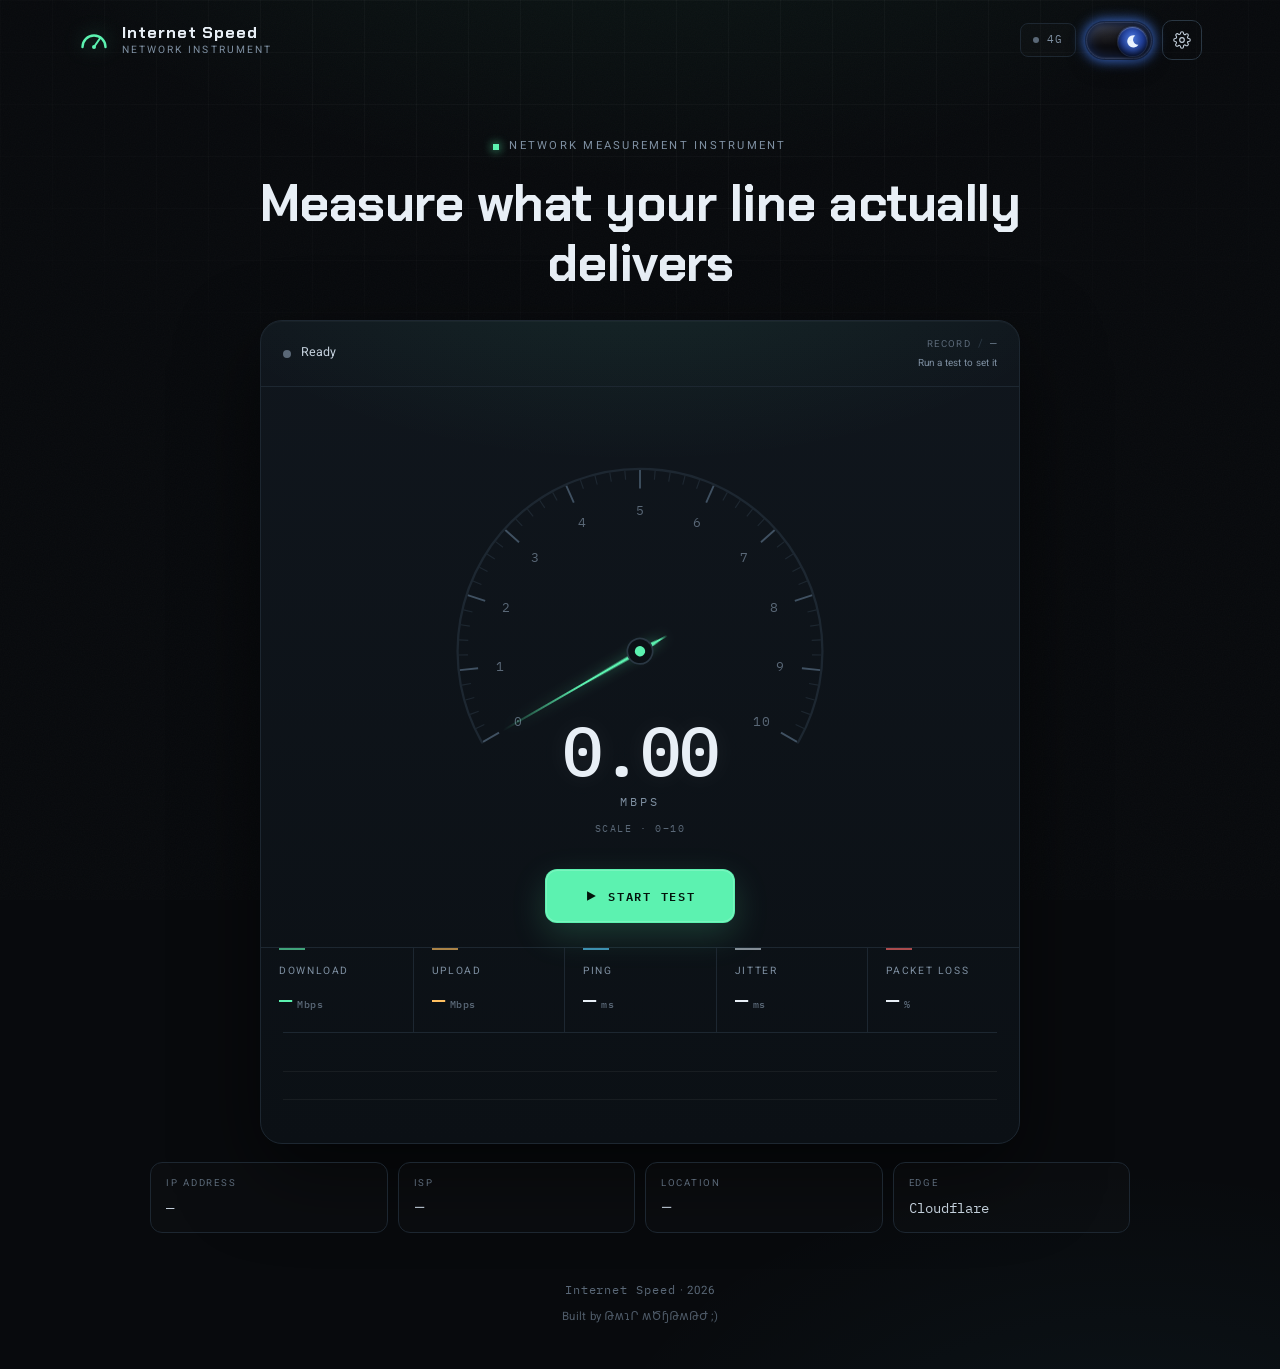
==== commit bd10e565: "Add files via upload" ====
--- a/index.html
+++ b/index.html
@@ -1,3582 +1,344 @@
 <!doctype html>
-<html lang="fa" dir="rtl">
+<html lang="en" dir="ltr" data-lang="en" data-mode="dark" data-theme="mint" data-gauge="instrument">
 
 <head>
-  <meta charset="UTF-8" />
-  <meta name="viewport" content="width=device-width, initial-scale=1.0, maximum-scale=5.0, viewport-fit=cover" />
-  <meta name="description" content="Created By: HYS_Clock" />
-  <meta name="theme-color" content="#667eea" />
-  <title>HYS NIXI</title>
-
-  <!-- محدودسازی راست‌کلیک؛ این کار سورس سایت را مخفی نمی‌کند. -->
+  <meta charset="utf-8">
+  <meta name="viewport" content="width=device-width, initial-scale=1">
+  <title>Internet Speed</title>
+  <meta name="description"
+    content="سنجش سرعت اینترنت با چند اتصال موازی به لبه‌ی Cloudflare: دانلود، آپلود، پینگ، جیتر و پکت‌لاس با محاسبه‌ی سرعت پایدار.">
+  <meta name="theme-color" content="#080A0D" id="themeColor">
   <script>
-    document.addEventListener('contextmenu', function (event) {
-      event.preventDefault();
-    }, { capture: true });
+    // Restore preferences before first paint so the page never flashes the wrong
+    // language, mode, accent or gauge face. First visits get English + dark.
+    try {
+      var storedLang = localStorage.getItem('netgauge-lang') === 'fa' ? 'fa' : 'en';
+      var storedMode = localStorage.getItem('netgauge-mode');
+      if (storedMode !== 'light' && storedMode !== 'dark') storedMode = 'dark';
+      var storedTheme = localStorage.getItem('netgauge-theme');
+      if (!/^(mint|violet|rose|ice|lime)$/.test(storedTheme)) storedTheme = 'mint';
+      var storedGauge = localStorage.getItem('netgauge-gauge');
+      if (!/^(instrument|rainbow|halo)$/.test(storedGauge)) storedGauge = 'instrument';
+      var root = document.documentElement;
+      root.lang = storedLang;
+      root.dir = storedLang === 'fa' ? 'rtl' : 'ltr';
+      root.dataset.lang = storedLang;
+      root.dataset.mode = storedMode;
+      root.dataset.theme = storedTheme;
+      root.dataset.gauge = storedGauge;
+      document.getElementById('themeColor').setAttribute('content', storedMode === 'light' ? '#EDF1F6' : '#080A0D');
+    } catch (e) { }
   </script>
-
-  <style>
-    :root {
-      --primary: #667eea;
-      --primary-dark: #764ba2;
-      --card-bg: rgba(255, 255, 255, 0.95);
-      --text: #333333;
-      --muted: #888888;
-      --shadow: rgba(0, 0, 0, 0.25);
-
-      --border: rgba(102, 126, 234, 0.2);
-      --clock-bg: rgba(102, 126, 234, 0.1);
-      --clock-border: rgba(102, 126, 234, 0.25);
-      --player-bg: rgba(102, 126, 234, 0.08);
-    }
-
-    body.dark {
-      --card-bg: rgba(30, 30, 46, 0.95);
-      --text: #eaeaea;
-      --muted: #aaaaaa;
-      --shadow: rgba(0, 0, 0, 0.6);
-      --border: rgba(102, 126, 234, 0.4);
-      --clock-bg: rgba(102, 126, 234, 0.18);
-      --clock-border: rgba(102, 126, 234, 0.4);
-      --player-bg: rgba(102, 126, 234, 0.15);
-    }
-
-    * {
-      box-sizing: border-box;
-      margin: 0;
-      padding: 0;
-    }
-
-    html {
-      -webkit-text-size-adjust: 100%;
-      text-size-adjust: 100%;
-      scroll-behavior: smooth;
-      overflow-y: scroll;
-      overflow-x: hidden;
-    }
-
-    body {
-      font-family: Tahoma, sans-serif;
-      min-height: 100vh;
-      min-height: 100dvh;
-      display: flex;
-      justify-content: center;
-      align-items: flex-start;
-      padding: 20px;
-      background: linear-gradient(135deg, #667eea, #764ba2, #667eea);
-      background-size: 300% 300%;
-      animation: gradientMove 15s ease infinite;
-      transition: background 0.4s ease;
-      position: relative;
-      -webkit-tap-highlight-color: transparent;
-      -webkit-font-smoothing: antialiased;
-      -moz-osx-font-smoothing: grayscale;
-      overscroll-behavior-y: none;
-      touch-action: manipulation;
-    }
-
-    @keyframes gradientMove {
-      0% {
-        background-position: 0% 50%;
-      }
-
-      50% {
-        background-position: 100% 50%;
-      }
-
-      100% {
-        background-position: 0% 50%;
-      }
-    }
-
-    body.perf-low {
-      animation-duration: 40s;
-    }
-
-    body.perf-low .avatar {
-      animation: none;
-    }
-
-    body.perf-low .card {
-      backdrop-filter: none;
-      -webkit-backdrop-filter: none;
-      background: var(--card-bg);
-    }
-
-    body.is-mobile .card {
-      backdrop-filter: none;
-      -webkit-backdrop-filter: none;
-      background: var(--card-bg);
-    }
-
-    #particles {
-      position: fixed;
-      top: 0;
-      left: 0;
-      width: 100%;
-      height: 100%;
-      pointer-events: none;
-      z-index: 0;
-      transform: translateZ(0);
-    }
-
-    @media (min-width: 501px) {
-      body {
-        padding-top: max(30px, calc((100vh - 760px) / 2));
-      }
-    }
-
-    .card {
-      position: relative;
-      z-index: 2;
-      background: var(--card-bg);
-      backdrop-filter: blur(12px);
-      -webkit-backdrop-filter: blur(12px);
-      border-radius: 22px;
-      padding: 25px 22px 20px;
-      width: 100%;
-      max-width: 360px;
-      text-align: center;
-      box-shadow: 0 15px 40px var(--shadow);
-      border: 1px solid var(--border);
-      transition: background 0.4s ease, transform 0.3s ease;
-      animation: cardIn 0.8s cubic-bezier(0.34, 1.56, 0.64, 1);
-      will-change: transform;
-      transform: translateZ(0);
-      backface-visibility: hidden;
-      -webkit-backface-visibility: hidden;
-      overflow: hidden;
-      margin: 0 auto;
-    }
-
-    @keyframes cardIn {
-      0% {
-        opacity: 0;
-        transform: translateY(40px) scale(0.9);
-      }
-
-      100% {
-        opacity: 1;
-        transform: translateY(0) scale(1);
-      }
-    }
-
-    @media (hover: hover) and (pointer: fine) {
-      .card:hover {
-        transform: translateY(-8px);
-      }
-    }
-
-    .theme-switch {
-      position: absolute;
-      top: 15px;
-      left: 15px;
-      z-index: 3;
-      --toggle-size: 13px;
-      --container-width: 5.625em;
-      --container-height: 2.5em;
-      --container-radius: 6.25em;
-      --container-light-bg: #3D7EAE;
-      --container-night-bg: #1D1F2C;
-      --circle-container-diameter: 3.375em;
-      --sun-moon-diameter: 2.125em;
-      --sun-bg: #ECCA2F;
-      --moon-bg: #C4C9D1;
-      --spot-color: #959DB1;
-      --circle-container-offset: calc((var(--circle-container-diameter) - var(--container-height)) / 2 * -1);
-      --stars-color: #fff;
-      --clouds-color: #F3FDFF;
-      --back-clouds-color: #AACADF;
-      --transition: .4s cubic-bezier(0.4, 0.0, 0.2, 1);
-      --circle-transition: .3s cubic-bezier(0.4, 0.0, 0.2, 1);
-      display: block;
-      cursor: pointer;
-      user-select: none;
-      -webkit-user-select: none;
-      -webkit-tap-highlight-color: transparent;
-    }
-
-    .theme-switch,
-    .theme-switch *,
-    .theme-switch *::before,
-    .theme-switch *::after {
-      box-sizing: border-box;
-      margin: 0;
-      padding: 0;
-      font-size: var(--toggle-size);
-    }
-
-    .theme-switch__container {
-      width: var(--container-width);
-      height: var(--container-height);
-      background-color: var(--container-light-bg);
-      border-radius: var(--container-radius);
-      overflow: hidden;
-      cursor: pointer;
-      box-shadow:
-        0em -0.062em 0.062em rgba(0, 0, 0, 0.25),
-        0em 0.062em 0.125em rgba(255, 255, 255, 0.94);
-      transition: var(--transition);
-      position: relative;
-      transform: translateZ(0);
-    }
-
-    .theme-switch__container::before {
-      content: "";
-      position: absolute;
-      z-index: 1;
-      inset: 0;
-      box-shadow:
-        0em 0.05em 0.187em rgba(0, 0, 0, 0.25) inset,
-        0em 0.05em 0.187em rgba(0, 0, 0, 0.25) inset;
-      border-radius: var(--container-radius);
-      pointer-events: none;
-    }
-
-    .theme-switch__checkbox {
-      position: absolute;
-      width: 1px;
-      height: 1px;
-      opacity: 0;
-      pointer-events: none;
-    }
-
-    .theme-switch__checkbox:focus-visible+.theme-switch__container {
-      outline: 2px solid rgba(255, 255, 255, 0.7);
-      outline-offset: 3px;
-    }
-
-    .theme-switch__circle-container {
-      width: var(--circle-container-diameter);
-      height: var(--circle-container-diameter);
-      background-color: rgba(255, 255, 255, 0.1);
-      position: absolute;
-      left: var(--circle-container-offset);
-      top: var(--circle-container-offset);
-      border-radius: var(--container-radius);
-      box-shadow:
-        inset 0 0 0 3.375em rgba(255, 255, 255, 0.1),
-        inset 0 0 0 3.375em rgba(255, 255, 255, 0.1),
-        0 0 0 0.625em rgba(255, 255, 255, 0.1),
-        0 0 0 1.25em rgba(255, 255, 255, 0.1);
-      display: flex;
-      transition: var(--circle-transition);
-      pointer-events: none;
-      transform: translateZ(0);
-    }
-
-    .theme-switch__sun-moon-container {
-      pointer-events: auto;
-      position: relative;
-      z-index: 2;
-      width: var(--sun-moon-diameter);
-      height: var(--sun-moon-diameter);
-      margin: auto;
-      border-radius: var(--container-radius);
-      background-color: var(--sun-bg);
-      box-shadow:
-        0.062em 0.062em 0.062em 0em rgba(254, 255, 239, 0.61) inset,
-        0em -0.062em 0.062em 0em #a1872a inset;
-      filter:
-        drop-shadow(0.062em 0.125em 0.125em rgba(0, 0, 0, 0.25)) drop-shadow(0em 0.062em 0.125em rgba(0, 0, 0, 0.25));
-      overflow: hidden;
-      transition: var(--transition);
-    }
-
-    .theme-switch__moon {
-      transform: translateX(100%);
-      width: 100%;
-      height: 100%;
-      background-color: var(--moon-bg);
-      border-radius: inherit;
-      box-shadow:
-        0.062em 0.062em 0.062em 0em rgba(254, 255, 239, 0.61) inset,
-        0em -0.062em 0.062em 0em #969696 inset;
-      transition: var(--transition);
-      position: relative;
-      transform: translateX(100%) translateZ(0);
-    }
-
-    .theme-switch__spot {
-      position: absolute;
-      top: 0.75em;
-      left: 0.312em;
-      width: 0.75em;
-      height: 0.75em;
-      border-radius: var(--container-radius);
-      background-color: var(--spot-color);
-      box-shadow: 0em 0.0312em 0.062em rgba(0, 0, 0, 0.25) inset;
-    }
-
-    .theme-switch__spot:nth-of-type(2) {
-      width: 0.375em;
-      height: 0.375em;
-      top: 0.937em;
-      left: 1.375em;
-    }
-
-    .theme-switch__spot:nth-last-of-type(3) {
-      width: 0.25em;
-      height: 0.25em;
-      top: 0.312em;
-      left: 0.812em;
-    }
-
-    .theme-switch__clouds {
-      width: 1.25em;
-      height: 1.25em;
-      background-color: var(--clouds-color);
-      border-radius: var(--container-radius);
-      position: absolute;
-      bottom: -0.625em;
-      left: 0.312em;
-      box-shadow:
-        0.937em 0.312em var(--clouds-color),
-        -0.312em -0.312em var(--back-clouds-color),
-        1.437em 0.375em var(--clouds-color),
-        0.5em -0.125em var(--back-clouds-color),
-        2.187em 0 var(--clouds-color),
-        1.25em -0.062em var(--back-clouds-color),
-        2.937em 0.312em var(--clouds-color),
-        2em -0.312em var(--back-clouds-color),
-        3.625em -0.062em var(--clouds-color),
-        2.625em 0em var(--back-clouds-color),
-        4.5em -0.312em var(--clouds-color),
-        3.375em -0.437em var(--back-clouds-color),
-        4.625em -1.75em 0 0.437em var(--clouds-color),
-        4em -0.625em var(--back-clouds-color),
-        4.125em -2.125em 0 0.437em var(--back-clouds-color);
-      transition: .4s cubic-bezier(0.4, 0.0, 0.2, 1);
-    }
-
-    .theme-switch__stars-container {
-      position: absolute;
-      color: var(--stars-color);
-      top: -100%;
-      left: 0.312em;
-      width: 2.75em;
-      height: auto;
-      transition: var(--transition);
-    }
-
-    .theme-switch__checkbox:checked+.theme-switch__container {
-      background-color: var(--container-night-bg);
-    }
-
-    .theme-switch__checkbox:checked+.theme-switch__container .theme-switch__circle-container {
-      left: calc(100% - var(--circle-container-offset) - var(--circle-container-diameter));
-    }
-
-    .theme-switch__checkbox:checked+.theme-switch__container .theme-switch__moon {
-      transform: translate(0) translateZ(0);
-    }
-
-    .theme-switch__checkbox:checked+.theme-switch__container .theme-switch__clouds {
-      bottom: -4.062em;
-    }
-
-    .theme-switch__checkbox:checked+.theme-switch__container .theme-switch__stars-container {
-      top: 50%;
-      transform: translateY(-50%);
-    }
-
-    @media (hover: hover) and (pointer: fine) {
-      .theme-switch__circle-container:hover {
-        left: calc(var(--circle-container-offset) + 0.187em);
-      }
-
-      .theme-switch__checkbox:checked+.theme-switch__container .theme-switch__circle-container:hover {
-        left: calc(100% - var(--circle-container-offset) - var(--circle-container-diameter) - 0.187em);
-      }
-    }
-
-    .clock-box {
-      position: absolute;
-      top: 15px;
-      right: 15px;
-      display: flex;
-      flex-direction: column;
-      align-items: center;
-      padding: 6px 12px;
-      background: var(--clock-bg);
-      border: 1px solid var(--clock-border);
-      border-radius: 14px;
-      backdrop-filter: blur(8px);
-      -webkit-backdrop-filter: blur(8px);
-      pointer-events: none;
-      animation: clockFadeIn 0.8s ease 0.3s both;
-    }
-
-    @keyframes clockFadeIn {
-      from {
-        opacity: 0;
-        transform: translateY(-8px);
-      }
-
-      to {
-        opacity: 1;
-        transform: translateY(0);
-      }
-    }
-
-    .clock-time {
-      font-family: Arial, sans-serif;
-      font-size: 14px;
-      font-weight: bold;
-      color: var(--text);
-      font-variant-numeric: tabular-nums;
-      letter-spacing: 1px;
-      direction: ltr;
-      display: flex;
-      align-items: center;
-      gap: 3px;
-    }
-
-    .clock-time .digit {
-      display: inline-block;
-      overflow: hidden;
-      height: 1.1em;
-      line-height: 1.1em;
-      min-width: 0.62em;
-      text-align: center;
-      vertical-align: top;
-    }
-
-    .clock-time .digit>span {
-      display: inline-block;
-      will-change: transform, opacity;
-    }
-
-    .clock-time .digit>span.slide-down {
-      animation: slideDown 0.4s cubic-bezier(0.34, 1.56, 0.64, 1);
-    }
-
-    @keyframes slideDown {
-      0% {
-        transform: translateY(-100%);
-        opacity: 0;
-      }
-
-      60% {
-        opacity: 1;
-      }
-
-      100% {
-        transform: translateY(0);
-        opacity: 1;
-      }
-    }
-
-    .clock-time .sep {
-      animation: blinkSep 1s infinite;
-      color: var(--primary);
-      font-weight: bold;
-    }
-
-    @keyframes blinkSep {
-
-      0%,
-      49% {
-        opacity: 1;
-      }
-
-      50%,
-      100% {
-        opacity: 0.3;
-      }
-    }
-
-    .clock-date {
-      font-family: Arial, sans-serif;
-      font-size: 12px;
-      color: var(--muted);
-      margin-top: 3px;
-      white-space: nowrap;
-      direction: ltr;
-    }
-
-    .avatar {
-      width: 100px;
-      height: 100px;
-      border-radius: 50%;
-      background: linear-gradient(135deg, var(--primary), var(--primary-dark));
-      margin: 22px auto 12px;
-      display: flex;
-      align-items: center;
-      justify-content: center;
-      overflow: hidden;
-      animation: float 3s ease-in-out infinite, pulse 4s ease-in-out infinite;
-      will-change: transform;
-      transform: translateZ(0);
-      backface-visibility: hidden;
-      -webkit-backface-visibility: hidden;
-    }
-
-    .avatar img {
-      width: 100%;
-      height: 100%;
-      object-fit: cover;
-      object-position: center;
-      display: block;
-      border-radius: 50%;
-      pointer-events: none;
-      user-select: none;
-      -webkit-user-select: none;
-      transform: translateZ(0);
-    }
-
-    @keyframes float {
-
-      0%,
-      100% {
-        transform: translate3d(0, 0, 0);
-      }
-
-      50% {
-        transform: translate3d(0, -8px, 0);
-      }
-    }
-
-    @keyframes pulse {
-
-      0%,
-      100% {
-        box-shadow: 0 8px 20px rgba(102, 126, 234, 0.4);
-      }
-
-      50% {
-        box-shadow: 0 8px 32px rgba(102, 126, 234, 0.9);
-      }
-    }
-
-    .card h2 {
-      color: var(--text);
-      margin-bottom: 6px;
-      font-size: 24px;
-      background: linear-gradient(90deg, var(--primary), var(--primary-dark), var(--primary));
-      background-size: 200% auto;
-      -webkit-background-clip: text;
-      -webkit-text-fill-color: transparent;
-      background-clip: text;
-      animation: shine 3s linear infinite;
-    }
-
-    @keyframes shine {
-      to {
-        background-position: 200% center;
-      }
-    }
-
-    #typingText {
-      color: var(--muted);
-      font-size: 13px;
-      margin-bottom: 16px;
-      min-height: 20px;
-      line-height: 1.5;
-    }
-
-    #typingText::after {
-      content: "|";
-      animation: blink 0.8s infinite;
-      color: var(--primary);
-      margin-right: 2px;
-    }
-
-    @keyframes blink {
-
-      0%,
-      50% {
-        opacity: 1;
-      }
-
-      51%,
-      100% {
-        opacity: 0;
-      }
-    }
-
-    .buttons {
-      display: flex;
-      flex-direction: column;
-      gap: 9px;
-      margin-bottom: 15px;
-    }
-
-    .btn {
-      display: flex;
-      align-items: center;
-      justify-content: center;
-      gap: 8px;
-      padding: 11px 18px;
-      background: linear-gradient(135deg, var(--primary), var(--primary-dark));
-      color: #fff;
-      border-radius: 25px;
-      text-decoration: none;
-      font-size: 14px;
-      font-weight: 500;
-      font-family: inherit;
-      border: none;
-      cursor: pointer;
-      transition: transform 0.2s cubic-bezier(0.34, 1.56, 0.64, 1), box-shadow 0.2s ease;
-      opacity: 0;
-      transform: translateY(15px);
-      animation: btnIn 0.5s ease forwards;
-      position: relative;
-      overflow: hidden;
-      will-change: transform, opacity;
-      backface-visibility: hidden;
-      -webkit-backface-visibility: hidden;
-      -webkit-tap-highlight-color: transparent;
-      touch-action: manipulation;
-      user-select: none;
-      -webkit-user-select: none;
-      isolation: isolate;
-      transform: translateZ(0);
-    }
-
-    .btn:nth-child(1) {
-      animation-delay: 0.3s;
-      --shine-delay: 0s;
-    }
-
-    .btn:nth-child(2) {
-      animation-delay: 0.4s;
-      --shine-delay: 0.9s;
-    }
-
-    .btn:nth-child(3) {
-      animation-delay: 0.5s;
-      --shine-delay: 1.8s;
-    }
-
-    .btn:nth-child(4) {
-      animation-delay: 0.6s;
-      --shine-delay: 2.7s;
-    }
-
-    .btn:nth-child(5) {
-      animation-delay: 0.7s;
-      --shine-delay: 3.6s;
-    }
-
-    .btn:nth-child(6) {
-      animation-delay: 0.8s;
-      --shine-delay: 4.5s;
-    }
-
-    .btn:nth-child(7) {
-      animation-delay: 0.9s;
-      --shine-delay: 5.4s;
-    }
-
-    .btn:nth-child(9) {
-      animation-delay: 1.0s;
-      --shine-delay: 6.3s;
-    }
-
-    .btn.entered,
-    .music-player.entered {
-      animation: none;
-      opacity: 1;
-      transform: translateY(0);
-    }
-
-    @keyframes btnIn {
-      to {
-        opacity: 1;
-        transform: translateY(0);
-      }
-    }
-
-    @media (hover: hover) and (pointer: fine) {
-      .btn:hover {
-        transform: translateY(-3px);
-        box-shadow: 0 10px 22px rgba(102, 126, 234, 0.5);
-      }
-
-      .btn:hover .btn-icon {
-        transform: scale(1.1) rotate(-10deg);
-      }
-    }
-
-    .btn:active {
-      transform: translateY(0) scale(0.97);
-    }
-
-    .btn:focus {
-      outline: none;
-    }
-
-    .btn:focus-visible {
-      outline: 2px solid rgba(255, 255, 255, 0.6);
-      outline-offset: 2px;
-    }
-
-    .btn::before {
-      content: "";
-      position: absolute;
-      top: 0;
-      left: -50%;
-      width: 200%;
-      height: 100%;
-      background: linear-gradient(90deg,
-          transparent 0%,
-          rgba(102, 126, 234, 0.35) 30%,
-          rgba(118, 75, 162, 0.55) 50%,
-          rgba(102, 126, 234, 0.35) 70%,
-          transparent 100%);
-      pointer-events: none;
-      animation: btnWave 9s ease-in-out infinite;
-      animation-delay: var(--shine-delay, 0s);
-      will-change: transform;
-      z-index: 0;
-    }
-
-    @keyframes btnWave {
-      0% {
-        transform: translateX(0%);
-      }
-
-      50% {
-        transform: translateX(-50%);
-      }
-
-      100% {
-        transform: translateX(0%);
-      }
-    }
-
-    .btn>* {
-      position: relative;
-      z-index: 1;
-    }
-
-    .btn .btn-icon {
-      display: flex;
-      align-items: center;
-      justify-content: center;
-      width: 22px;
-      height: 22px;
-      color: #fff;
-      border-radius: 50%;
-      flex-shrink: 0;
-      transition: transform 0.3s;
-      overflow: hidden;
-    }
-
-    .btn .btn-icon svg {
-      width: 13px;
-      height: 13px;
-      fill: currentColor;
-    }
-
-    .icon-aparat {
-      background-color: #ED145B;
-    }
-
-    .icon-kick {
-      background-color: #53FC18;
-    }
-
-    .icon-telegram {
-      background-color: #0088cc;
-    }
-
-    .icon-instagram {
-      background: linear-gradient(45deg, #f09433 0%, #e6683c 25%, #dc2743 50%, #cc2366 75%, #bc1888 100%);
-    }
-
-    .icon-discord {
-      background-color: #5865F2;
-    }
-
-    .icon-rubika {
-      background-color: #714add;
-    }
-
-    .icon-donate {
-      background-color: #ff4757;
-    }
-
-    .icon-remit {
-      background-color: #00b894;
-    }
-
-    .icon-gif {
-      background-color: #10ac84;
-    }
-
-    .icon-sibmo {
-      background-color: #FFFFFF !important;
-      border-radius: 6px !important;
-      color: #6C5B7B !important;
-      font-family: Arial, sans-serif !important;
-      font-weight: 900 !important;
-      font-size: 16px !important;
-      line-height: 1 !important;
-    }
-
-    .icon-about {
-      background-color: var(--primary);
-    }
-
-    .divider {
-      height: 1px;
-      background: var(--border);
-      margin: 15px 0;
-      width: 100%;
-      opacity: 0.6;
-      border-radius: 2px;
-    }
-
-    #aboutSection,
-    #donateSection {
-      display: flex;
-      flex-direction: column;
-      gap: 15px;
-    }
-
-    .about-text {
-      color: var(--text);
-      font-size: 15px;
-      font-family: system-ui, -apple-system, BlinkMacSystemFont, "Segoe UI", Roboto, "Helvetica Neue", Arial, sans-serif;
-      line-height: 2.2;
-      text-align: right;
-      min-height: 150px;
-      direction: rtl;
-      font-weight: 500;
-      letter-spacing: 0.5px;
-      padding: 0 5px;
-      display: block;
-      overflow-wrap: break-word;
-      word-wrap: break-word;
-      word-break: break-word;
-    }
-
-    .about-text p {
-      margin-bottom: 12px;
-      opacity: 0;
-      transform: translateY(15px);
-      transition: opacity 0.7s ease, transform 0.7s ease;
-    }
-
-    .about-text p.revealed {
-      opacity: 1;
-      transform: translateY(0);
-    }
-
-    .back-btn {
-      align-self: flex-start;
-      padding: 8px 16px;
-      font-size: 13px;
-      border-radius: 15px;
-      background: rgba(102, 126, 234, 0.15);
-      color: var(--primary);
-      border: 1px solid var(--border);
-    }
-
-    @media (hover: hover) and (pointer: fine) {
-      .back-btn:hover {
-        background: var(--primary);
-        color: #fff;
-        transform: translateY(-2px);
-      }
-    }
-
-    .music-player {
-      background: var(--player-bg);
-      border: 1px solid var(--clock-border);
-      border-radius: 16px;
-      padding: 8px 12px;
-      margin-bottom: 16px;
-      display: flex;
-      align-items: center;
-      gap: 10px;
-      animation: fadeUp 0.6s ease 1s both;
-      will-change: transform, opacity;
-      transform: translateZ(0);
-    }
-
-    @keyframes fadeUp {
-      from {
-        opacity: 0;
-        transform: translateY(15px);
-      }
-
-      to {
-        opacity: 1;
-        transform: translateY(0);
-      }
-    }
-
-    .play-btn {
-      position: relative;
-      width: 38px;
-      height: 38px;
-      border-radius: 50%;
-      border: none;
-      background: linear-gradient(135deg, var(--primary), var(--primary-dark));
-      color: #fff;
-      font-size: 14px;
-      cursor: pointer;
-      display: flex;
-      align-items: center;
-      justify-content: center;
-      flex-shrink: 0;
-      transition: transform 0.2s;
-      box-shadow: 0 4px 12px rgba(102, 126, 234, 0.4);
-      -webkit-tap-highlight-color: transparent;
-      touch-action: manipulation;
-      user-select: none;
-      -webkit-user-select: none;
-    }
-
-    @media (hover: hover) and (pointer: fine) {
-      .play-btn:hover {
-        transform: scale(1.08);
-      }
-    }
-
-    .play-btn:active {
-      transform: scale(0.95);
-    }
-
-    .play-btn::before {
-      content: "";
-      position: absolute;
-      inset: -4px;
-      border-radius: 50%;
-      border: 2px solid transparent;
-      border-top-color: var(--primary);
-      border-right-color: var(--primary);
-      opacity: 0;
-      transition: opacity 0.3s;
-      pointer-events: none;
-    }
-
-    .music-player.playing .play-btn::before {
-      opacity: 1;
-      animation: spin 1.2s linear infinite;
-    }
-
-    @keyframes spin {
-      to {
-        transform: rotate(360deg);
-      }
-    }
-
-    .player-info {
-      flex: 1;
-      display: flex;
-      flex-direction: column;
-      gap: 2px;
-      min-width: 0;
-    }
-
-    .player-title {
-      font-size: 11px;
-      color: var(--text);
-      display: flex;
-      align-items: center;
-      gap: 6px;
-      white-space: nowrap;
-      overflow: hidden;
-      text-overflow: ellipsis;
-    }
-
-    .player-title .note {
-      display: inline-block;
-      transition: transform 0.3s;
-    }
-
-    .music-player.playing .player-title .note {
-      animation: bounce 0.6s ease-in-out infinite alternate;
-    }
-
-    @keyframes bounce {
-      from {
-        transform: translateY(0);
-      }
-
-      to {
-        transform: translateY(-4px);
-      }
-    }
-
-    #visualizer {
-      display: block;
-      width: 100%;
-      height: 18px;
-      margin: 0;
-      pointer-events: none;
-    }
-
-    .progress-bar {
-      width: 100%;
-      height: 12px;
-      background: transparent;
-      border-radius: 10px;
-      cursor: pointer;
-      position: relative;
-      -webkit-tap-highlight-color: transparent;
-      touch-action: none;
-      direction: ltr;
-      display: flex;
-      align-items: center;
-    }
-
-    .progress-bar .progress-track {
-      width: 100%;
-      height: 4px;
-      background: rgba(102, 126, 234, 0.2);
-      border-radius: 10px;
-      overflow: hidden;
-      position: relative;
-      pointer-events: none;
-    }
-
-    .progress-fill {
-      height: 100%;
-      width: 0%;
-      background: linear-gradient(90deg, var(--primary), var(--primary-dark));
-      border-radius: 10px;
-      transition: width 0.05s linear;
-      will-change: width;
-      pointer-events: none;
-    }
-
-    .player-time {
-      display: flex;
-      justify-content: space-between;
-      font-size: 9px;
-      color: var(--muted);
-      font-family: Arial, sans-serif;
-      direction: ltr;
-    }
-
-    .volume-control {
-      display: flex;
-      align-items: center;
-      gap: 5px;
-      flex-shrink: 0;
-    }
-
-    .volume-btn {
-      background: transparent;
-      border: none;
-      color: var(--text);
-      font-size: 14px;
-      cursor: pointer;
-      padding: 4px;
-      transition: transform 0.2s;
-      -webkit-tap-highlight-color: transparent;
-      touch-action: manipulation;
-      user-select: none;
-      -webkit-user-select: none;
-    }
-
-    @media (hover: hover) and (pointer: fine) {
-      .volume-btn:hover {
-        transform: scale(1.15);
-      }
-    }
-
-    .volume-slider {
-      -webkit-appearance: none;
-      appearance: none;
-      width: 40px;
-      height: 4px;
-      background: rgba(102, 126, 234, 0.25);
-      border-radius: 10px;
-      outline: none;
-      cursor: pointer;
-      touch-action: manipulation;
-      direction: ltr;
-    }
-
-    .volume-slider::-webkit-slider-thumb {
-      -webkit-appearance: none;
-      appearance: none;
-      width: 10px;
-      height: 10px;
-      border-radius: 50%;
-      background: var(--primary);
-      cursor: pointer;
-      box-shadow: 0 2px 6px rgba(102, 126, 234, 0.5);
-      transition: transform 0.2s;
-    }
-
-    @media (hover: hover) and (pointer: fine) {
-      .volume-slider::-webkit-slider-thumb:hover {
-        transform: scale(1.2);
-      }
-    }
-
-    .volume-slider::-moz-range-thumb {
-      width: 10px;
-      height: 10px;
-      border-radius: 50%;
-      background: var(--primary);
-      cursor: pointer;
-      border: none;
-      box-shadow: 0 2px 6px rgba(102, 126, 234, 0.5);
-    }
-
-    .hidden {
-      display: none !important;
-    }
-
-    .footer {
-      margin-top: 12px;
-      font-size: 11px;
-      color: var(--muted);
-      opacity: 0.7;
-    }
-
-    .confetti {
-      position: fixed;
-      width: 10px;
-      height: 10px;
-      z-index: 9998;
-      pointer-events: none;
-      border-radius: 2px;
-      will-change: transform, opacity;
-    }
-
-    #welcome-overlay {
-      position: fixed;
-      inset: 0;
-      z-index: 99999;
-      display: flex;
-      justify-content: center;
-      align-items: center;
-      flex-direction: column;
-      background: linear-gradient(135deg, #667eea, #764ba2, #667eea);
-      background-size: 300% 300%;
-      animation: gradientMove 8s ease infinite;
-      color: #fff;
-      font-family: Tahoma, sans-serif;
-      opacity: 1;
-      pointer-events: auto;
-    }
-
-    #welcome-overlay.hide {
-      opacity: 0;
-      pointer-events: none;
-      transition: opacity 1s ease;
-    }
-
-    .welcome-glow {
-      position: absolute;
-      width: 320px;
-      height: 320px;
-      border-radius: 50%;
-      background: radial-gradient(circle, rgba(255, 255, 255, 0.35) 0%, rgba(255, 255, 255, 0) 70%);
-      animation: welcomeGlow 2.4s ease-in-out infinite;
-      pointer-events: none;
-    }
-
-    @keyframes welcomeGlow {
-
-      0%,
-      100% {
-        transform: scale(1);
-        opacity: 0.7;
-      }
-
-      50% {
-        transform: scale(1.25);
-        opacity: 1;
-      }
-    }
-
-    .welcome-text {
-      font-size: 44px;
-      font-weight: 900;
-      letter-spacing: 3px;
-      text-align: center;
-      line-height: 1.1;
-      background: linear-gradient(90deg, #ffffff, #c7d2fe, #ffffff);
-      background-size: 200% auto;
-      -webkit-background-clip: text;
-      -webkit-text-fill-color: transparent;
-      background-clip: text;
-      animation: welcomeShine 2.5s linear infinite, welcomeEnter 1s cubic-bezier(0.22, 1, 0.36, 1) both;
-      position: relative;
-      z-index: 2;
-    }
-
-    @keyframes welcomeShine {
-      to {
-        background-position: 200% center;
-      }
-    }
-
-    @keyframes welcomeEnter {
-      0% {
-        opacity: 0;
-        transform: translateY(24px) scale(0.9);
-        filter: blur(8px);
-      }
-
-      60% {
-        opacity: 1;
-        filter: blur(0);
-      }
-
-      100% {
-        opacity: 1;
-        transform: translateY(0) scale(1);
-        filter: blur(0);
-      }
-    }
-
-    .welcome-line {
-      width: 0;
-      height: 2px;
-      margin: 18px 0 14px;
-      background: linear-gradient(90deg, transparent, #ffffff, transparent);
-      border-radius: 2px;
-      animation: welcomeLine 1s ease 0.45s forwards;
-      position: relative;
-      z-index: 2;
-    }
-
-    @keyframes welcomeLine {
-      to {
-        width: 180px;
-      }
-    }
-
-    .welcome-sub {
-      font-size: 13px;
-      letter-spacing: 6px;
-      color: rgba(255, 255, 255, 0.85);
-      text-transform: uppercase;
-      opacity: 0;
-      animation: welcomeSub 0.9s ease 0.85s forwards;
-      position: relative;
-      z-index: 2;
-    }
-
-    @keyframes welcomeSub {
-      from {
-        opacity: 0;
-        transform: translateY(8px);
-        letter-spacing: 3px;
-      }
-
-      to {
-        opacity: 1;
-        transform: translateY(0);
-        letter-spacing: 6px;
-      }
-    }
-
-    @media (max-width: 400px) {
-      .welcome-text {
-        font-size: 34px;
-        letter-spacing: 2px;
-      }
-
-      .welcome-sub {
-        font-size: 11px;
-        letter-spacing: 5px;
-      }
-
-      .welcome-line {
-        margin: 14px 0 12px;
-      }
-
-      @keyframes welcomeLine {
-        to {
-          width: 140px;
-        }
-      }
-
-      .welcome-glow {
-        width: 240px;
-        height: 240px;
-      }
-    }
-
-    @media (max-height: 850px) and (min-width: 501px) {
-      body {
-        padding-top: max(15px, calc((100vh - 680px) / 2));
-      }
-
-      .card {
-        padding: 20px 18px 15px;
-      }
-
-      .avatar {
-        width: 80px;
-        height: 80px;
-        margin: 15px auto 10px;
-      }
-
-      .card h2 {
-        font-size: 22px;
-        margin-bottom: 4px;
-      }
-
-      #typingText {
-        margin-bottom: 14px;
-      }
-
-      .music-player {
-        margin-bottom: 14px;
-        padding: 8px 10px;
-      }
-
-      .btn {
-        padding: 10px 16px;
-        font-size: 14px;
-      }
-
-      .buttons {
-        gap: 8px;
-        margin-bottom: 12px;
-      }
-
-      .divider {
-        margin: 12px 0;
-      }
-
-      #visualizer {
-        height: 18px;
-      }
-    }
-
-    @media (max-height: 600px) and (min-width: 501px) {
-      .avatar {
-        width: 60px;
-        height: 60px;
-        margin: 10px auto 6px;
-      }
-
-      .card {
-        padding: 15px 15px 12px;
-      }
-
-      .card h2 {
-        font-size: 18px;
-      }
-
-      .clock-time {
-        font-size: 11px;
-      }
-
-      .btn {
-        padding: 8px 14px;
-        font-size: 13px;
-      }
-
-      #visualizer {
-        height: 16px;
-      }
-    }
-
-    @media (max-width: 500px) {
-      body {
-        padding: max(10px, 2dvh) max(10px, 2dvh);
-        padding-left: max(10px, 2dvh, env(safe-area-inset-left));
-        padding-right: max(10px, 2dvh, env(safe-area-inset-right));
-        padding-top: max(10px, 2dvh, env(safe-area-inset-top));
-        padding-bottom: max(24px, 3dvh, env(safe-area-inset-bottom));
-        align-items: flex-start;
-        animation: none;
-        background: linear-gradient(135deg, #667eea, #764ba2);
-        background-size: 100% 100%;
-      }
-
-      .card {
-        padding: clamp(12px, 2.2dvh, 24px) clamp(14px, 3.5vw, 22px) clamp(10px, 1.8dvh, 18px);
-        border-radius: clamp(14px, 2.6dvh, 22px);
-        max-width: min(360px, 92vw);
-        backdrop-filter: none;
-        -webkit-backdrop-filter: none;
-        margin-bottom: 12px;
-      }
-
-      .theme-switch {
-        top: clamp(9px, 1.8dvh, 15px);
-        left: clamp(9px, 1.8dvh, 15px);
-        --toggle-size: clamp(8px, 1.3dvh, 11px);
-      }
-
-      .clock-box {
-        top: clamp(9px, 1.8dvh, 15px);
-        right: clamp(9px, 1.8dvh, 15px);
-        padding: clamp(4px, 0.8dvh, 6px) clamp(8px, 1.6dvh, 12px);
-        border-radius: clamp(10px, 1.8dvh, 14px);
-        backdrop-filter: none;
-        -webkit-backdrop-filter: none;
-      }
-
-      .clock-time {
-        font-size: clamp(10.5px, 1.7dvh, 14px);
-      }
-
-      .clock-date {
-        font-size: clamp(9.5px, 1.5dvh, 12px);
-        margin-top: clamp(2px, 0.4dvh, 3px);
-      }
-
-      .avatar {
-        width: clamp(62px, 11dvh, 110px);
-        height: clamp(62px, 11dvh, 110px);
-        margin: clamp(28px, 4.5dvh, 40px) auto clamp(8px, 1.4dvh, 15px);
-        box-shadow: 0 8px 20px rgba(102, 126, 234, 0.5);
-      }
-
-      .card h2 {
-        font-size: clamp(18px, 2.9dvh, 26px);
-        margin-bottom: clamp(3px, 0.6dvh, 8px);
-      }
-
-      #typingText {
-        font-size: clamp(11px, 1.7dvh, 14px);
-        margin-bottom: clamp(9px, 1.6dvh, 18px);
-        min-height: clamp(15px, 2.2dvh, 20px);
-        line-height: 1.45;
-      }
-
-      .music-player {
-        padding: clamp(6px, 1.1dvh, 10px) clamp(8px, 1.5dvh, 12px);
-        margin-bottom: clamp(9px, 1.6dvh, 16px);
-        gap: clamp(6px, 1.1dvh, 10px);
-        border-radius: clamp(11px, 1.9dvh, 16px);
-        backdrop-filter: none;
-        -webkit-backdrop-filter: none;
-      }
-
-      .play-btn {
-        width: clamp(30px, 5.2dvh, 44px);
-        height: clamp(30px, 5.2dvh, 44px);
-        font-size: clamp(11px, 1.9dvh, 16px);
-      }
-
-      .player-title {
-        font-size: clamp(10.5px, 1.6dvh, 13px);
-        gap: clamp(4px, 0.8dvh, 6px);
-      }
-
-      #visualizer {
-        height: clamp(12px, 2.1dvh, 20px);
-      }
-
-      .progress-bar {
-        height: clamp(9px, 1.5dvh, 12px);
-      }
-
-      .progress-bar .progress-track {
-        height: clamp(4px, 0.7dvh, 5px);
-      }
-
-      .player-time {
-        font-size: clamp(8.5px, 1.4dvh, 10.5px);
-      }
-
-      .volume-btn {
-        font-size: clamp(12px, 1.9dvh, 15px);
-        padding: clamp(2px, 0.5dvh, 4px);
-      }
-
-      .volume-slider {
-        width: clamp(32px, 5.5dvh, 50px);
-        height: clamp(3px, 0.6dvh, 4px);
-      }
-
-      .volume-slider::-webkit-slider-thumb {
-        width: clamp(10px, 1.6dvh, 12px);
-        height: clamp(10px, 1.6dvh, 12px);
-      }
-
-      .volume-slider::-moz-range-thumb {
-        width: clamp(10px, 1.6dvh, 12px);
-        height: clamp(10px, 1.6dvh, 12px);
-      }
-
-      .buttons {
-        gap: clamp(5px, 0.95dvh, 11px);
-        margin-bottom: clamp(6px, 1.2dvh, 14px);
-      }
-
-      .btn {
-        padding: clamp(7px, 1.35dvh, 13px) clamp(11px, 2.2dvh, 18px);
-        font-size: clamp(11.5px, 1.75dvh, 15px);
-        gap: clamp(5px, 0.95dvh, 8px);
-        border-radius: clamp(16px, 2.8dvh, 25px);
-      }
-
-      .btn::before {
-        animation: none;
-        display: none;
-      }
-
-      .btn .btn-icon {
-        width: clamp(17px, 2.9dvh, 24px);
-        height: clamp(17px, 2.9dvh, 24px);
-      }
-
-      .btn .btn-icon svg {
-        width: clamp(10px, 1.7dvh, 14px);
-        height: clamp(10px, 1.7dvh, 14px);
-      }
-
-      .icon-sibmo {
-        font-size: clamp(12.5px, 2.2dvh, 18px) !important;
-      }
-
-      .divider {
-        margin: clamp(6px, 1.1dvh, 14px) 0;
-      }
-
-      .footer {
-        font-size: clamp(9.5px, 1.5dvh, 12px);
-        margin-top: clamp(5px, 1dvh, 12px);
-        opacity: 0.65;
-      }
-
-      .back-btn {
-        padding: clamp(6px, 1.1dvh, 10px) clamp(12px, 2.2dvh, 16px);
-        font-size: clamp(11.5px, 1.7dvh, 14px);
-      }
-
-      .about-text {
-        font-size: clamp(12.5px, 1.9dvh, 16px);
-        line-height: 2;
-        min-height: clamp(90px, 18dvh, 150px);
-      }
-
-      .confetti {
-        width: clamp(6px, 1.1dvh, 10px);
-        height: clamp(6px, 1.1dvh, 10px);
-      }
-    }
-
-    @media (max-width: 360px) {
-      .card {
-        max-width: calc(100vw - 12px);
-        padding: 10px 10px 8px;
-        border-radius: 12px;
-      }
-
-      .card h2 {
-        font-size: 16px;
-      }
-
-      #typingText {
-        font-size: 10.5px;
-      }
-
-      .btn {
-        font-size: 11px;
-        padding: 6px 10px;
-        gap: 4px;
-        border-radius: 14px;
-      }
-
-      .btn .btn-icon {
-        width: 16px;
-        height: 16px;
-      }
-
-      .btn .btn-icon svg {
-        width: 9px;
-        height: 9px;
-      }
-
-      .icon-sibmo {
-        font-size: 11px !important;
-      }
-
-      .clock-box {
-        padding: 3px 6px;
-        border-radius: 8px;
-      }
-
-      .clock-time {
-        font-size: 10px;
-      }
-
-      .clock-date {
-        font-size: 9px;
-      }
-
-      .theme-switch {
-        --toggle-size: 7px;
-        top: 8px;
-        left: 8px;
-      }
-
-      .player-title {
-        font-size: 9.5px;
-      }
-
-      .volume-slider {
-        width: 28px;
-      }
-
-      .avatar {
-        width: 56px;
-        height: 56px;
-        margin: 24px auto 6px;
-      }
-
-      .about-text {
-        font-size: 12px;
-        line-height: 1.85;
-      }
-    }
-
-    @media (max-width: 768px) {
-      body {
-        animation-duration: 25s;
-      }
-    }
-
-    @media (prefers-reduced-motion: reduce) {
-      html {
-        scroll-behavior: auto;
-      }
-
-      *,
-      *::before,
-      *::after {
-        animation-duration: 0.01ms !important;
-        animation-iteration-count: 1 !important;
-        transition-duration: 0.01ms !important;
-        scroll-behavior: auto !important;
-      }
-    }
-
-    /* Mobile runtime optimizations: stable viewport, safe-area aware and no tap flash. */
-    @media (max-width: 768px) {
-      body {
-        min-height: 100svh;
-      }
-
-      #particles {
-        contain: strict;
-      }
-
-      .music-player,
-      .buttons,
-      #aboutSection,
-      #donateSection {
-        contain: layout style;
-      }
-    }
-  </style>
+  <meta property="og:title" content="Internet Speed">
+  <meta property="og:description"
+    content="Parallel-stream speed test with warm-up removed: download, upload, latency, jitter, packet loss.">
+  <meta property="og:type" content="website">
+  <link rel="icon"
+    href="data:image/svg+xml,%3Csvg xmlns='http://www.w3.org/2000/svg' viewBox='0 0 64 64'%3E%3Crect width='64' height='64' rx='14' fill='%23080A0D'/%3E%3Cpath d='M13 41a19 19 0 0 1 38 0' fill='none' stroke='%235CF2B0' stroke-width='5' stroke-linecap='round'/%3E%3Cpath d='M32 41l10-15' stroke='%23E8EFF6' stroke-width='3.5' stroke-linecap='round'/%3E%3Ccircle cx='32' cy='41' r='3.5' fill='%235CF2B0'/%3E%3C/svg%3E">
+  <link rel="preconnect" href="https://fonts.googleapis.com">
+  <link rel="preconnect" href="https://fonts.gstatic.com" crossorigin>
+  <link
+    href="https://fonts.googleapis.com/css2?family=Chakra+Petch:wght@500;600;700&family=IBM+Plex+Mono:wght@400;500;600&family=Vazirmatn:wght@300;400;500;700;800&display=swap"
+    rel="stylesheet">
+  <link rel="stylesheet" href="styles.css">
+  <script src="app.js" defer></script>
 </head>
 
 <body>
-  <div id="welcome-overlay" aria-hidden="true">
-    <div class="welcome-glow"></div>
-    <div class="welcome-text">Welcome</div>
-    <div class="welcome-line"></div>
-    <div class="welcome-sub">HYS NIXI</div>
-  </div>
-
-  <canvas id="particles"></canvas>
-
-  <div class="card" id="mainCard">
-    <label class="theme-switch" aria-label="تغییر تم">
-      <input type="checkbox" class="theme-switch__checkbox" id="themeCheckbox">
-      <div class="theme-switch__container">
-        <div class="theme-switch__clouds"></div>
-        <div class="theme-switch__stars-container">
-          <svg xmlns="http://www.w3.org/2000/svg" viewBox="0 0 144 55" fill="none" aria-hidden="true">
-            <path fill-rule="evenodd" clip-rule="evenodd"
-              d="M135.831 3.00688C135.055 3.85027 134.111 4.29946 133 4.35447C134.111 4.40947 135.055 4.85867 135.831 5.71123C136.607 6.55462 136.996 7.56303 136.996 8.72727C136.996 7.95722 137.172 7.25134 137.525 6.59129C137.886 5.93124 138.372 5.39954 138.98 5.00535C139.598 4.60199 140.268 4.39114 141 4.35447C139.88 4.2903 138.936 3.85027 138.16 3.00688C137.384 2.16348 136.996 1.16425 136.996 0C136.996 1.16425 136.607 2.16348 135.831 3.00688ZM31 23.3545C32.1114 23.2995 33.0551 22.8503 33.8313 22.0069C34.6075 21.1635 34.9956 20.1642 34.9956 19C34.9956 20.1642 35.3837 21.1635 36.1599 22.0069C36.9361 22.8503 37.8798 23.2903 39 23.3545C38.2679 23.3911 37.5976 23.602 36.9802 24.0053C36.3716 24.3995 35.8864 24.9312 35.5248 25.5913C35.172 26.2513 34.9956 26.9572 34.9956 27.7273C34.9956 26.563 34.6075 25.5546 33.8313 24.7112C33.0551 23.8587 32.1114 23.4095 31 23.3545ZM0 36.3545C1.11136 36.2995 2.05513 35.8503 2.83131 35.0069C3.6075 34.1635 3.99559 33.1642 3.99559 32C3.99559 33.1642 4.38368 34.1635 5.15987 35.0069C5.93605 35.8503 6.87982 36.2903 8 36.3545C7.26792 36.3911 6.59757 36.602 5.98015 37.0053C5.37155 37.3995 4.88644 37.9312 4.52481 38.5913C4.172 39.2513 3.99559 39.9572 3.99559 40.7273C3.99559 39.563 3.6075 38.5546 2.83131 37.7112C2.05513 36.8587 1.11136 36.4095 0 36.3545ZM56.8313 24.0069C56.0551 24.8503 55.1114 25.2995 54 25.3545C55.1114 25.4095 56.0551 25.8587 56.8313 26.7112C57.6075 27.5546 57.9956 28.563 57.9956 29.7273C57.9956 28.9572 58.172 28.2513 58.5248 27.5913C58.8864 26.9312 59.3716 26.3995 59.9802 26.0053C60.5976 25.602 61.2679 25.3911 62 25.3545C60.8798 25.2903 59.9361 24.8503 59.1599 24.0069C58.3837 23.1635 57.9956 22.1642 57.9956 21C57.9956 22.1642 57.6075 23.1635 56.8313 24.0069ZM81 25.3545C82.1114 25.2995 83.0551 24.8503 83.8313 24.0069C84.6075 23.1635 84.9956 22.1642 84.9956 21C84.9956 22.1642 85.3837 23.1635 86.1599 24.0069C86.9361 24.8503 87.8798 25.2903 89 25.3545C88.2679 25.3911 87.5976 25.602 86.9802 26.0053C86.3716 26.3995 85.8864 26.9312 85.5248 27.5913C85.172 28.2513 84.9956 28.9572 84.9956 29.7273C84.9956 28.563 84.6075 27.5546 83.8313 26.7112C83.0551 25.8587 82.1114 25.4095 81 25.3545ZM136 36.3545C137.111 36.2995 138.055 35.8503 138.831 35.0069C139.607 34.1635 139.996 33.1642 139.996 32C139.996 33.1642 140.384 34.1635 141.16 35.0069C141.936 35.8503 142.88 36.2903 144 36.3545C143.268 36.3911 142.598 36.602 141.98 37.0053C141.372 37.3995 140.886 37.9312 140.525 38.5913C140.172 39.2513 139.996 39.9572 139.996 40.7273C139.996 39.563 139.607 38.5546 138.831 37.7112C138.055 36.8587 137.111 36.4095 136 36.3545ZM101.831 49.0069C101.055 49.8503 100.111 50.2995 99 50.3545C100.111 50.4095 101.055 50.8587 101.831 51.7112C102.607 52.5546 102.996 53.563 102.996 54.7273C102.996 53.9572 103.172 53.2513 103.525 52.5913C103.886 51.9312 104.372 51.3995 104.98 51.0053C105.598 50.602 106.268 50.3911 107 50.3545C105.88 50.2903 104.936 49.8503 104.16 49.0069C103.384 48.1635 102.996 47.1642 102.996 46C102.996 47.1642 102.607 48.1635 101.831 49.0069Z"
-              fill="currentColor"></path>
-          </svg>
-        </div>
-        <div class="theme-switch__circle-container">
-          <div class="theme-switch__sun-moon-container">
-            <div class="theme-switch__moon">
-              <div class="theme-switch__spot"></div>
-              <div class="theme-switch__spot"></div>
-              <div class="theme-switch__spot"></div>
-            </div>
-          </div>
-        </div>
-      </div>
-    </label>
-
-    <div class="clock-box">
-      <div class="clock-time" id="clockTime">
-        <span class="digit"><span id="h1">0</span></span><span class="digit"><span id="h2">0</span></span><span
-          class="sep">:</span><span class="digit"><span id="m1">0</span></span><span class="digit"><span
-            id="m2">0</span></span><span class="sep">:</span><span class="digit"><span id="s1">0</span></span><span
-          class="digit"><span id="s2">0</span></span>
-      </div>
-      <div class="clock-date" id="clockDate">—</div>
-    </div>
-
-    <div class="avatar">
-      <img src="a2.jpg" alt="NIXI" />
-    </div>
-    <h2>NIXI</h2>
-    <p id="typingText"></p>
-
-    <div class="music-player" id="musicPlayer">
-      <button type="button" class="play-btn" id="playBtn" aria-label="پخش / توقف" aria-pressed="false">▶</button>
-      <div class="player-info">
-        <div class="player-title">
-          <span class="note">🎵</span>
-          <span><i>MOWZ ANANASI</i></span>
-        </div>
-        <canvas id="visualizer"></canvas>
-        <div class="progress-bar" id="progressBar" role="slider" tabindex="0" aria-label="موقعیت پخش موزیک"
-          aria-valuemin="0" aria-valuemax="100" aria-valuenow="0" aria-valuetext="0:00 / 0:00">
-          <div class="progress-track">
-            <div class="progress-fill" id="progressFill"></div>
-          </div>
-        </div>
-        <div class="player-time">
-          <span id="currentTime">0:00</span>
-          <span id="duration">0:00</span>
-        </div>
-      </div>
-      <div class="volume-control">
-        <button type="button" class="volume-btn" id="volumeBtn" aria-label="قطع یا وصل صدا"
-          aria-pressed="false">🔊</button>
-        <input type="range" class="volume-slider" id="volumeSlider" aria-label="میزان صدا" min="0" max="1" step="0.05"
-          value="0.7" />
-      </div>
-    </div>
-
-    <div class="buttons" id="mainButtons">
-      <a title="Nixi" href="https://www.aparat.com/hysnixi/live" class="btn" target="_blank" rel="noopener">
-        <span class="btn-icon icon-aparat">
-          <svg viewBox="0 0 24 24" fill="currentColor">
-            <path
-              d="M21 6h-7.59l3.29-3.29L16 2l-4 4-4-4-.71.71L10.59 6H3c-1.1 0-2 .9-2 2v12c0 1.1.9 2 2 2h18c1.1 0 2-.9 2-2V8c0-1.1-.9-2-2-2zm0 14H3V8h18v12zM9 10v8l7-4-7-4z" />
-          </svg>
-        </span>
-        <b>Aparat</b>
-      </a>
-      <a href="https://kick.com/hysnixi" class="btn" target="_blank" rel="noopener">
-        <span class="btn-icon icon-kick">
-          <svg viewBox="0 0 24 24" fill="currentColor">
-            <path d="M4 4h5v4h3v-2h2v-2h6v4h-2v2h-2v4h2v2h2v4h-6v-2h-2v-2h-3v4h-5z" />
-          </svg>
-        </span>
-        <b>Kick</b>
-      </a>
-      <a href="https://t.me/HysNixi" class="btn" target="_blank" rel="noopener">
-        <span class="btn-icon icon-telegram">
-          <svg viewBox="0 0 24 24" fill="currentColor">
-            <path
-              d="M9.78 18.65l.28-4.23 7.68-6.92c.34-.31-.07-.46-.52-.19L7.74 13.3 3.64 12c-.88-.25-.89-.86.2-1.3l15.97-6.16c.73-.27 1.37.18 1.14 1.31l-2.72 12.81c-.22.99-.83 1.24-1.67.76l-4.46-3.28-2.16 2.09c-.26.26-.47.47-.94.47z" />
-          </svg>
-        </span>
-        <b>Telegram</b>
-      </a>
-      <a href="https://instagram.com/hysnixi" class="btn" target="_blank" rel="noopener">
-        <span class="btn-icon icon-instagram">
-          <svg viewBox="0 0 24 24" fill="currentColor">
-            <path
-              d="M12 2.163c3.204 0 3.584.012 4.85.07 3.252.148 4.771 1.691 4.919 4.919.058 1.265.069 1.645.069 4.849 0 3.205-.012 3.584-.069 4.849-.149 3.225-1.664 4.771-4.919 4.919-1.266.058-1.644.07-4.85.07-3.204 0-3.584-.012-4.849-.07-3.26-.149-4.771-1.699-4.919-4.92-.058-1.265-.07-1.644-.07-4.849 0-3.204.013-3.583.07-4.849.149-3.227 1.664-4.771 4.919-4.919 1.266-.057 1.645-.069 4.849-.069zM12 0C8.741 0 8.333.014 7.053.072 2.695.272.273 2.69.073 7.052.014 8.333 0 8.741 0 12c0 3.259.014 3.668.072 4.948.2 4.358 2.618 6.78 6.98 6.98C8.333 23.986 8.741 24 12 24c3.259 0 3.668-.014 4.948-.072 4.354-.2 6.782-2.618 6.979-6.98.059-1.28.073-1.689.073-4.948 0-3.259-.014-3.667-.072-4.947-.196-4.354-2.617-6.78-6.979-6.98C15.668.014 15.259 0 12 0zm0 5.838a6.162 6.162 0 100 12.324 6.162 6.162 0 000-12.324zM12 16a4 4 0 110-8 4 4 0 010 8zm6.406-11.845a1.44 1.44 0 100 2.881 1.44 1.44 0 000-2.881z" />
-          </svg>
-        </span>
-        <b>Instagram</b>
-      </a>
-      <a href="https://discord.gg/RkVkwgzYue" class="btn" target="_blank" rel="noopener">
-        <span class="btn-icon icon-discord">
-          <svg viewBox="0 0 24 24" fill="currentColor">
-            <path
-              d="M20.317 4.3698a19.7913 19.7913 0 00-4.8851-1.5152.0741.0741 0 00-.0785.0371c-.211.3753-.4447.8648-.6083 1.2495-1.8447-.2762-3.68-.2762-5.4868 0-.1636-.3933-.4058-.8742-.6177-1.2495a.077.077 0 00-.0785-.037 19.7363 19.7363 0 00-4.8852 1.515.0699.0699 0 00-.0321.0277C.5334 9.0458-.319 13.5799.0992 18.0578a.0824.0824 0 00.0312.0561c2.0528 1.5076 4.0413 2.4228 5.9929 3.0294a.0777.0777 0 00.0842-.0276c.4616-.6304.8731-1.2952 1.226-1.9942a.076.076 0 00-.0416-.1057c-.6528-.2476-1.2743-.5495-1.8722-.8923a.077.077 0 01-.0076-.1277c.1258-.0943.2517-.1923.3718-.2914a.0743.0743 0 01.0776-.0105c3.9278 1.7933 8.18 1.7933 12.0614 0a.0739.0739 0 01.0785.0095c.1202.099.246.1981.3728.2924a.077.077 0 01-.0066.1276 12.2986 12.2986 0 01-1.873.8914.0766.0766 0 00-.0407.1067c.3604.698.7719 1.3628 1.225 1.9932a.076.076 0 00.0842.0286c1.961-.6067 3.9495-1.5219 6.0023-3.0294a.077.077 0 00.0313-.0552c.5004-5.177-.8382-9.6739-3.5485-13.6604a.061.061 0 00-.0312-.0286zM8.02 15.3312c-1.1825 0-2.1569-1.0857-2.1569-2.419 0-1.3332.9555-2.4189 2.157-2.4189 1.2108 0 2.1757 1.0952 2.1568 2.419 0 1.3332-.9555 2.4189-2.1569 2.4189zm7.9748 0c-1.1825 0-2.1569-1.0857-2.1569-2.419 0-1.3332.9554-2.4189 2.1569-2.4189 1.2108 0 2.1757 1.0952 2.1568 2.419 0 1.3332-.946 2.4189-2.1568 2.4189z" />
-          </svg>
-        </span>
-        <b>Discord</b>
-      </a>
-      <a href="http://rubika.ir/Hysnixi" class="btn" target="_blank" rel="noopener">
-        <span class="btn-icon icon-rubika">
-          <svg viewBox="0 0 24 24" fill="currentColor">
-            <path d="M20 2H4c-1.1 0-2 .9-2 2v18l4-4h14c1.1 0 2-.9 2-2V4c0-1.1-.9-2-2-2z" />
-          </svg>
-        </span>
-        <b>Rubika</b>
-      </a>
-
-      <button type="button" class="btn" id="donateBtn">
-        <span class="btn-icon icon-donate">
-          <svg viewBox="0 0 24 24" fill="currentColor">
-            <path
-              d="M12 21.35l-1.45-1.32C5.4 15.36 2 12.28 2 8.5 2 5.42 4.42 3 7.5 3c1.74 0 3.41.81 4.5 2.09C13.09 3.81 14.76 3 16.5 3 19.58 3 22 5.42 22 8.5c0 3.78-3.4 6.86-8.55 11.54L12 21.35z" />
-          </svg>
-        </span>
-        <b>Donate</b>
-      </button>
-
-      <div class="divider"></div>
-
-      <button type="button" class="btn" id="aboutBtn">
-        <span class="btn-icon icon-about">
-          <svg viewBox="0 0 24 24" fill="currentColor">
-            <path
-              d="M12 12c2.21 0 4-1.79 4-4s-1.79-4-4-4-4 1.79-4 4 1.79 4 4 4zm0 2c-2.67 0-8 1.34-8 4v2h16v-2c0-2.66-5.33-4-8-4z" />
-          </svg>
-        </span>
-        <b>About Me</b>
-      </button>
-    </div>
-
-    <div id="donateSection" class="hidden">
-      <button type="button" class="btn back-btn" id="backFromDonateBtn">⬅️<b>Back</b></button>
-      <div class="buttons">
-        <a href="https://sibmo.ir/hysnixi" class="btn" target="_blank" rel="noopener">
-          <span class="btn-icon icon-sibmo">S</span>
-          <b>Sibmo</b>
-        </a>
-        <a href="https://reymit.ir/hysnixi" class="btn" target="_blank" rel="noopener">
-          <span class="btn-icon icon-remit">R</span>
-          <b>Remit</b>
-        </a>
-        <a href="https://static.cdn.asset.aparat.com/agf/streamerCover_1256376_2488181-sc.png" class="btn"
-          target="_blank" rel="noopener">
-          <span class="btn-icon icon-gif">
-            <svg viewBox="0 0 24 24" fill="currentColor">
-              <path
-                d="M21 19V5c0-1.1-.9-2-2-2H5c-1.1 0-2 .9-2 2v14c0 1.1.9 2 2 2h14c1.1 0 2-.9 2-2zM8.5 13.5l2.5 3.01L14.5 12l4.5 6H5l3.5-4.5z" />
+  <div class="bg-grid" aria-hidden="true"></div>
+
+  <header class="topbar">
+    <a class="brand" href="./" aria-label="Internet Speed">
+      <svg class="brand-mark" viewBox="0 0 32 32" aria-hidden="true">
+        <path d="M4.5 23a11.5 11.5 0 0 1 23 0" fill="none" stroke="currentColor" stroke-width="2.4"
+          stroke-linecap="round" />
+        <path d="M16 23l6.2-9" stroke="currentColor" stroke-width="2" stroke-linecap="round" />
+        <circle cx="16" cy="23" r="2" fill="currentColor" />
+      </svg>
+      <span class="brand-text">
+        <span class="brand-name">Internet Speed</span>
+        <span class="brand-tag" data-i18n="brandTag">NETWORK INSTRUMENT</span>
+      </span>
+    </a>
+
+    <div class="topbar-actions">
+      <span class="conn-chip" id="connChip" hidden>
+        <span class="led led-tiny" aria-hidden="true"></span>
+        <span class="mono" id="connChipText"></span>
+      </span>
+
+      <button class="theme-switch" id="themeSwitch" type="button" role="switch" aria-checked="false"
+        aria-label="Switch to light mode">
+        <span class="ts-body" aria-hidden="true">
+          <span class="ts-edge ts-edge-sun"></span>
+          <span class="ts-edge ts-edge-moon"></span>
+          <span class="ts-knob">
+            <svg class="ts-moon" viewBox="0 0 24 24">
+              <path d="M15.9 3.6a8.6 8.6 0 1 0 4.5 12.9A7.1 7.1 0 0 1 15.9 3.6Z" fill="#eaf3ff" />
+              <circle cx="8.6" cy="10.6" r=".85" fill="#cfe6ff" />
+              <circle cx="7" cy="14.2" r=".55" fill="#bcd8f5" />
+            </svg>
+            <svg class="ts-sun-glyph" viewBox="0 0 24 24">
+              <circle cx="12" cy="12" r="4.1" fill="currentColor" />
+              <g stroke="currentColor" stroke-width="1.9" stroke-linecap="round">
+                <path
+                  d="M12 2.6v2.4M12 19v2.4M2.6 12H5M19 12h2.4M5.3 5.3l1.7 1.7M17 17l1.7 1.7M18.7 5.3L17 7M7 17l-1.7 1.7" />
+              </g>
             </svg>
           </span>
-          <b>GIF List</b>
-        </a>
-        <div class="divider"></div>
+        </span>
+      </button>
+
+      <button class="settings-btn" id="settingsBtn" type="button" aria-haspopup="dialog" aria-expanded="false"
+        aria-controls="settingsPop" aria-label="Settings">
+        <svg viewBox="0 0 24 24" aria-hidden="true" fill="none" stroke="currentColor" stroke-width="1.5"
+          stroke-linecap="round" stroke-linejoin="round">
+          <circle cx="12" cy="12" r="3.1" />
+          <path
+            d="M19.4 14.4a1.7 1.7 0 0 0 .34 1.87l.06.06a2 2 0 1 1-2.83 2.83l-.06-.06a1.7 1.7 0 0 0-1.87-.34 1.7 1.7 0 0 0-1.03 1.56V21a2 2 0 1 1-4 0v-.11a1.7 1.7 0 0 0-1.11-1.56 1.7 1.7 0 0 0-1.87.34l-.06.06a2 2 0 1 1-2.83-2.83l.06-.06a1.7 1.7 0 0 0 .34-1.87 1.7 1.7 0 0 0-1.56-1.03H3a2 2 0 1 1 0-4h.11a1.7 1.7 0 0 0 1.56-1.11 1.7 1.7 0 0 0-.34-1.87l-.06-.06a2 2 0 1 1 2.83-2.83l.06.06a1.7 1.7 0 0 0 1.87.34H9a1.7 1.7 0 0 0 1.03-1.56V3a2 2 0 1 1 4 0v.11a1.7 1.7 0 0 0 1.03 1.56 1.7 1.7 0 0 0 1.87-.34l.06-.06a2 2 0 1 1 2.83 2.83l-.06.06a1.7 1.7 0 0 0-.34 1.87V9a1.7 1.7 0 0 0 1.56 1.03H21a2 2 0 1 1 0 4h-.11a1.7 1.7 0 0 0-1.49 1.03Z" />
+        </svg>
+      </button>
+
+      <div class="settings-pop" id="settingsPop" data-open="false" role="dialog" aria-label="Settings">
+        <div class="settings-section">
+          <span class="settings-label" data-i18n="languageLabel">Language</span>
+          <div class="seg">
+            <button class="seg-btn" type="button" data-lang-choice="fa" aria-pressed="false">فارسی</button>
+            <button class="seg-btn" type="button" data-lang-choice="en" aria-pressed="true">English</button>
+          </div>
+        </div>
+        <div class="settings-section">
+          <span class="settings-label" data-i18n="themeLabel">Color theme</span>
+          <div class="swatches" id="themeSwatches" role="radiogroup" data-i18n-aria="themeLabel"></div>
+        </div>
+        <div class="settings-section">
+          <span class="settings-label" data-i18n="gaugeLabel">Needle style</span>
+          <div class="gauge-styles" id="gaugeStyles" role="radiogroup" data-i18n-aria="gaugeLabel">
+            <button class="gstyle" type="button" data-gauge-choice="instrument" role="radio" aria-checked="true"
+              aria-label="Instrument">
+              <svg viewBox="0 0 40 40" aria-hidden="true">
+                <path d="M6.5 29.5a13.5 13.5 0 0 1 27 0" fill="none" stroke="currentColor" stroke-width="2.2"
+                  stroke-linecap="round" />
+                <path d="M20 27l6.8-9.6" fill="none" stroke="currentColor" stroke-width="1.7" stroke-linecap="round" />
+                <circle cx="20" cy="27" r="2" fill="currentColor" />
+              </svg>
+              <span data-i18n="gauge_instrument">Instrument</span>
+            </button>
+            <button class="gstyle" type="button" data-gauge-choice="rainbow" role="radio" aria-checked="false"
+              aria-label="Rainbow">
+              <svg viewBox="0 0 40 40" aria-hidden="true">
+                <defs>
+                  <linearGradient id="gstyleRainbow" x1="6" y1="30" x2="34" y2="30" gradientUnits="userSpaceOnUse">
+                    <stop offset="0" stop-color="#ef4436" />
+                    <stop offset=".28" stop-color="#f5a02c" />
+                    <stop offset=".5" stop-color="#f3d24a" />
+                    <stop offset=".72" stop-color="#46d67a" />
+                    <stop offset="1" stop-color="#3bc4dc" />
+                  </linearGradient>
+                </defs>
+                <path d="M6.5 29.5a13.5 13.5 0 0 1 27 0" fill="none" stroke="url(#gstyleRainbow)" stroke-width="4.6" />
+                <path d="M20 27l6.8-9.6" fill="none" stroke="currentColor" stroke-width="1.6" stroke-linecap="round" />
+              </svg>
+              <span data-i18n="gauge_rainbow">Rainbow</span>
+            </button>
+            <button class="gstyle" type="button" data-gauge-choice="halo" role="radio" aria-checked="false"
+              aria-label="Halo">
+              <svg viewBox="0 0 40 40" aria-hidden="true">
+                <circle cx="20" cy="20" r="14.5" fill="none" stroke="currentColor" stroke-width="1" opacity=".3" />
+                <circle cx="20" cy="20" r="14.5" fill="none" stroke="currentColor" stroke-width="3.4"
+                  stroke-dasharray="1 3.2" opacity=".75" />
+                <path d="M20 20l8.4-1.6" fill="none" stroke="currentColor" stroke-width="1.6" stroke-linecap="round" />
+                <circle cx="20" cy="20" r="1.7" fill="currentColor" />
+              </svg>
+              <span data-i18n="gauge_halo">Halo</span>
+            </button>
+          </div>
+        </div>
+        <div class="settings-section">
+          <span class="settings-label" data-i18n="hapticLabel">Vibration</span>
+          <div class="seg seg-4" id="hapticSeg" role="radiogroup" data-i18n-aria="hapticLabel">
+            <button class="seg-btn" type="button" data-haptic-choice="off" role="radio" aria-checked="false"
+              data-i18n="haptic_off">Off</button>
+            <button class="seg-btn" type="button" data-haptic-choice="soft" role="radio" aria-checked="false"
+              data-i18n="haptic_soft">Soft</button>
+            <button class="seg-btn" type="button" data-haptic-choice="medium" role="radio" aria-checked="true"
+              data-i18n="haptic_medium">Medium</button>
+            <button class="seg-btn" type="button" data-haptic-choice="strong" role="radio" aria-checked="false"
+              data-i18n="haptic_strong">Strong</button>
+          </div>
+        </div>
       </div>
     </div>
-
-    <div id="aboutSection" class="hidden">
-      <button type="button" class="btn back-btn" id="backBtn">⬅️<b>Back</b></button>
-      <div class="about-text" id="aboutText"></div>
+  </header>
+
+  <main class="page">
+    <section class="hero">
+      <p class="eyebrow"><span class="eyebrow-mark" aria-hidden="true"></span><span data-i18n="eyebrow">Network
+          measurement instrument</span></p>
+      <h1 data-i18n="h1">Measure what your line actually delivers</h1>
+    </section>
+
+    <section class="console" id="console" data-phase="idle" aria-labelledby="consoleStatus">
+      <div class="console-head">
+        <div class="status">
+          <span class="led" id="phaseLed" aria-hidden="true"></span>
+          <span id="phaseLabel" aria-live="polite">Ready</span>
+        </div>
+        <div class="record-chip" id="recordChip">
+          <span class="record-line">
+            <span class="record-label" data-i18n="recordLabel">Record</span>
+            <span class="record-sep" aria-hidden="true">/</span>
+            <span class="record-vals mono num" id="recordVals">—</span>
+          </span>
+          <span class="record-date" id="recordDate"></span>
+        </div>
+      </div>
+
+      <div class="gauge-wrap">
+        <svg class="gauge-svg" viewBox="0 0 440 400" aria-hidden="true" focusable="false">
+          <defs>
+            <linearGradient id="bladeGrad" x1="0" y1="66" x2="0" y2="232" gradientUnits="userSpaceOnUse">
+              <stop class="blade-stop-tip" offset="0" />
+              <stop class="blade-stop-mid" offset="0.55" />
+              <stop class="blade-stop-base" offset="1" />
+            </linearGradient>
+            <radialGradient id="haloFill" cx="220" cy="215" r="168" gradientUnits="userSpaceOnUse">
+              <stop class="halo-stop-1" offset="0" />
+              <stop class="halo-stop-2" offset="0.72" />
+              <stop class="halo-stop-3" offset="0.93" />
+              <stop class="halo-stop-4" offset="1" />
+            </radialGradient>
+            <!-- The path bbox is a few pixels wide while the stroke is 17px;
+                 a tight filter region clips the blur into a visible band. -->
+            <filter id="haloBlur" x="-900%" y="-50%" width="1900%" height="200%">
+              <feGaussianBlur stdDeviation="9" />
+            </filter>
+          </defs>
+
+          <g id="gaugeDecor">
+            <circle class="halo-disc" cx="220" cy="215" r="168"></circle>
+            <circle class="halo-edge" cx="220" cy="215" r="167"></circle>
+            <circle class="halo-core" cx="220" cy="215" r="96"></circle>
+            <path class="halo-glow" d="M364.34 150.74 A158 158 0 0 1 359.51 289.18" filter="url(#haloBlur)"></path>
+            <path class="halo-glow-core" d="M364.19 173.65 A150 150 0 0 1 357.03 276.01"></path>
+            <path class="rainbow-ring" d="M65.85 304 A178 178 0 1 1 374.15 304"></path>
+            <path class="rainbow-ring rainbow-ring-outer" d="M55.77 302.32 A186 186 0 1 1 384.23 302.32"></path>
+            <path class="rainbow-inner" d="M123.01 271 A112 112 0 1 1 316.99 271"></path>
+            <g id="gaugeBands"></g>
+            <text class="gauge-end" id="gaugeSlow" x="41.6" y="322" text-anchor="middle">SLOW</text>
+            <text class="gauge-end" id="gaugeFast" x="398.4" y="322" text-anchor="middle">FAST</text>
+          </g>
+
+          <g id="gaugeTicks"></g>
+          <path id="arcTrack" class="arc-track" pathLength="100" d="M83.17 294 A158 158 0 1 1 356.83 294"></path>
+          <path id="arcLive" class="arc-live" pathLength="100" d="M83.17 294 A158 158 0 1 1 356.83 294"></path>
+          <g id="gaugeLabels" class="gauge-labels" direction="ltr"></g>
+          <g id="needleGroup" class="needle-group">
+            <polygon class="needle" points="218.6,206 220,78 221.4,206 223,215 220,242 217,215"></polygon>
+            <path class="needle-blade"
+              d="M220 66 L223.9 198 Q225.3 209 222.6 218 L220 231 L217.4 218 Q214.7 209 216.1 198 Z"></path>
+            <line class="needle-thin" x1="220" y1="110" x2="220" y2="57"></line>
+            <circle class="halo-pivot" cx="220" cy="110" r="2.4"></circle>
+            <circle class="hub-outer" cx="220" cy="215" r="11"></circle>
+            <circle class="hub-inner" cx="220" cy="215" r="4.5"></circle>
+            <circle class="hub-plate" cx="220" cy="215" r="13"></circle>
+          </g>
+        </svg>
+
+        <div class="readout">
+          <div class="readout-value"><span id="speedValue">0.00</span></div>
+          <div class="readout-unit" id="speedUnit">Mbps</div>
+          <div class="readout-scale mono" id="scaleLabel">SCALE · 0–100</div>
+        </div>
+      </div>
+
+      <div class="controls">
+        <button class="btn primary start" id="startBtn" type="button">
+          <svg class="btn-icon" viewBox="0 0 16 16" aria-hidden="true">
+            <path d="M3.5 2.5l10 5.5-10 5.5z" fill="currentColor" />
+          </svg>
+          <span data-i18n="start">Start test</span>
+        </button>
+        <button class="btn ghost hidden" id="stopBtn" type="button" data-i18n="stop">Stop</button>
+        <button class="btn ghost hidden" id="shareBtn" type="button">
+          <svg class="btn-icon" viewBox="0 0 16 16" aria-hidden="true">
+            <path d="M8 1v9M4.5 4.5L8 1l3.5 3.5M2.5 9.5v4h11v-4" fill="none" stroke="currentColor" stroke-width="1.4"
+              stroke-linecap="round" stroke-linejoin="round" />
+          </svg>
+          <span data-i18n="share">Result card</span>
+        </button>
+      </div>
+
+      <div class="stats">
+        <div class="stat stat-download">
+          <span class="stat-label" data-i18n="dlLabel">Download</span>
+          <span class="stat-value mono num"><span id="statDownload">—</span><span class="stat-unit">Mbps</span></span>
+        </div>
+        <div class="stat stat-upload">
+          <span class="stat-label" data-i18n="ulLabel">Upload</span>
+          <span class="stat-value mono num"><span id="statUpload">—</span><span class="stat-unit">Mbps</span></span>
+        </div>
+        <div class="stat stat-ping">
+          <span class="stat-label" data-i18n="ping">Ping</span>
+          <span class="stat-value mono num"><span id="statPing">—</span><span class="stat-unit">ms</span></span>
+        </div>
+        <div class="stat stat-jitter">
+          <span class="stat-label" data-i18n="jitter">Jitter</span>
+          <span class="stat-value mono num"><span id="statJitter">—</span><span class="stat-unit">ms</span></span>
+        </div>
+        <div class="stat stat-loss">
+          <span class="stat-label" data-i18n="loss">Packet loss</span>
+          <span class="stat-value mono num"><span id="statLoss">—</span><span class="stat-unit">%</span></span>
+        </div>
+      </div>
+
+      <div class="chart">
+        <canvas id="sparkline" aria-hidden="true"></canvas>
+      </div>
+    </section>
+
+    <section class="meta-grid" aria-label="Connection details">
+      <div class="meta-item">
+        <span class="meta-label" data-i18n="ip">IP address</span>
+        <span class="meta-value mono num" id="metaIp">—</span>
+      </div>
+      <div class="meta-item">
+        <span class="meta-label" data-i18n="isp">ISP</span>
+        <span class="meta-value meta-isp" id="metaIsp">—</span>
+      </div>
+      <div class="meta-item">
+        <span class="meta-label" data-i18n="location">Location</span>
+        <span class="meta-value" id="metaLocation">—</span>
+      </div>
+      <div class="meta-item">
+        <span class="meta-label" data-i18n="edge">Edge</span>
+        <span class="meta-value mono num" id="metaEdge">Cloudflare</span>
+      </div>
+    </section>
+  </main>
+
+  <footer class="footer">
+    <p class="footer-fine"><span class="mono">Internet Speed</span> · <span id="year">2026</span></p>
+    <p class="footer-credit" data-i18n="credit">Built by ԹʍɿՐ ʍԾɧԹʍԹԺ ;⁠)</p>
+  </footer>
+
+  <dialog class="share-dialog" id="shareDialog" aria-labelledby="shareTitle">
+    <div class="share-head">
+      <h3 id="shareTitle" data-i18n="cardTitle">Result card</h3>
+      <button class="icon-btn" id="shareCloseBtn" type="button" aria-label="Close" data-i18n-aria="close">✕</button>
     </div>
-
-    <div class="footer">Created By: HYS Clcok & MAX</div>
-  </div>
-
-  <audio id="bgMusic" loop preload="metadata">
-    <source src="a.mp3" type="audio/mpeg">
-    مرورگر شما از پخش موزیک پشتیبانی نمی‌کند.
-  </audio>
-
-  <script>
-    setTimeout(() => {
-      document.querySelectorAll('.btn').forEach(btn => {
-        btn.classList.add('entered');
-      });
-      const mp = document.getElementById('musicPlayer');
-      if (mp) mp.classList.add('entered');
-    }, 1800);
-
-    (function initOverlays() {
-      const welcomeOverlay = document.getElementById('welcome-overlay');
-
-      let welcomeAlreadyShown = false;
-      try { welcomeAlreadyShown = sessionStorage.getItem('welcomeShown') === '1'; } catch (error) {
-        // Continue with the intro if session storage is unavailable.
-      }
-      if (welcomeAlreadyShown) {
-        if (welcomeOverlay) welcomeOverlay.remove();
-        window.dispatchEvent(new Event('nixi:intro-finished'));
-        return;
-      }
-      try { sessionStorage.setItem('welcomeShown', '1'); } catch (error) {
-        // The intro still works without session storage.
-      }
-
-      setTimeout(() => {
-        if (!welcomeOverlay) {
-          window.dispatchEvent(new Event('nixi:intro-finished'));
-          return;
-        }
-        welcomeOverlay.classList.add('hide');
-
-        setTimeout(() => {
-          welcomeOverlay.remove();
-          window.dispatchEvent(new Event('nixi:intro-finished'));
-        }, 1000);
-      }, 3800);
-    })();
-
-    const PM = (function initPerformanceManager() {
-      const ua = navigator.userAgent;
-      const coarsePointer = window.matchMedia("(pointer: coarse)").matches;
-      const compactViewport = Math.min(window.innerWidth, window.innerHeight) <= 900;
-      const isMobile = /Android|iPhone|iPad|iPod|Mobile|webOS|BlackBerry|Opera Mini/i.test(ua) ||
-        (coarsePointer && compactViewport && window.innerWidth <= 900);
-      const isTablet = /iPad|Tablet/i.test(ua) || (isMobile && window.innerWidth >= 600);
-      const cores = navigator.hardwareConcurrency || 2;
-      const memory = navigator.deviceMemory || 2;
-      const pixelRatio = window.devicePixelRatio || 1;
-
-      let score = 0;
-      score += Math.min(cores, 8) * 12;
-      score += Math.min(memory, 8) * 10;
-      if (!isMobile && !isTablet) score += 50;
-      if (pixelRatio > 2.5) score -= 10;
-
-      let tier = 'high';
-      if (score < 70) tier = 'low';
-      else if (score < 130) tier = 'medium';
-
-      const CONFIG = {
-        high: { particles: isMobile ? 34 : 90, connections: isMobile ? false : true, confetti: isMobile ? 14 : 35, targetFPS: 60, pixelCap: isMobile ? 1.5 : 2, vizBars: isMobile ? 20 : 36 },
-        medium: { particles: isMobile ? 20 : 50, connections: false, confetti: isMobile ? 10 : 20, targetFPS: 45, pixelCap: isMobile ? 1.25 : 1.5, vizBars: isMobile ? 16 : 28 },
-        low: { particles: isMobile ? 12 : 25, connections: false, confetti: isMobile ? 7 : 12, targetFPS: 30, pixelCap: 1, vizBars: isMobile ? 12 : 18 }
-      };
-      const cfg = CONFIG[tier];
-
-      document.body.classList.add('perf-' + tier);
-      if (isMobile) document.body.classList.add('is-mobile');
-      if (isTablet) document.body.classList.add('is-tablet');
-      if (!isMobile && !isTablet) document.body.classList.add('is-desktop');
-
-      let isBatterySaverMode = false;
-
-      const state = {
-        tier, isMobile, isTablet, cores, memory,
-        particleCount: cfg.particles,
-        connectionsEnabled: cfg.connections,
-        confettiCount: cfg.confetti,
-        targetFPS: cfg.targetFPS,
-        pixelCap: cfg.pixelCap,
-        vizBars: cfg.vizBars,
-        degradationLevel: 0,
-        maxDegradation: 2,
-        startTime: Date.now(),
-        errorCount: 0,
-        warmupUntil: Date.now() + 8000,
-        lastChangeAt: 0,
-        changeCooldownMs: 15000,
-        clock: {
-          lastTick: Date.now(),
-          syncStatus: 'initial',
-          source: 'pending',
-          consecutiveFailures: 0,
-          totalTicks: 0,
-          restartCount: 0,
-          frozenDetected: false,
-          isOnline: navigator.onLine
-        }
-      };
-
-      try {
-        if (navigator.getBattery) {
-          navigator.getBattery().then(battery => {
-            const checkBattery = () => {
-              if (!battery.charging) {
-                isBatterySaverMode = true;
-              } else {
-                isBatterySaverMode = false;
-              }
-            };
-            checkBattery();
-            battery.addEventListener('chargingchange', checkBattery);
-          }).catch(() => { });
-        }
-      } catch (e) { }
-
-      window.addEventListener('error', (e) => {
-        state.errorCount++;
-        console.warn('🛡️ PM Error:', e.message, '| at', e.filename + ':' + e.lineno);
-      }, true);
-
-      window.addEventListener('unhandledrejection', (e) => {
-        state.errorCount++;
-        console.warn('🛡️ PM Promise Rejection:', e.reason);
-      });
-
-      let frameCount = 0;
-      let fpsRAF = null;
-      let lastSampleTime = performance.now();
-      let consecutiveLowFPS = 0;
-      let consecutiveGoodFPS = 0;
-
-      function scheduleFpsTick() {
-        if (fpsRAF === null && !document.hidden && !hasIntroOverlay()) {
-          fpsRAF = requestAnimationFrame((now) => {
-            fpsRAF = null;
-            fpsTick(now);
-          });
-        }
-      }
-
-      function fpsTick(now) {
-        if (document.hidden) return;
-        frameCount++;
-        const elapsed = now - lastSampleTime;
-        if (elapsed >= 1000) {
-          const fps = Math.round(frameCount * 1000 / elapsed);
-          frameCount = 0;
-          lastSampleTime = now;
-
-          if (Date.now() < state.warmupUntil) {
-            consecutiveLowFPS = 0;
-            consecutiveGoodFPS = 0;
-            scheduleFpsTick();
-            return;
-          }
-
-          if (Date.now() - state.lastChangeAt < state.changeCooldownMs) {
-            consecutiveLowFPS = 0;
-            consecutiveGoodFPS = 0;
-            scheduleFpsTick();
-            return;
-          }
-
-          const lowThreshold = state.targetFPS * 0.4;
-          const goodThreshold = state.targetFPS * 0.8;
-
-          if (fps < lowThreshold) {
-            consecutiveLowFPS++;
-            consecutiveGoodFPS = 0;
-            if (consecutiveLowFPS >= 5 && state.degradationLevel < state.maxDegradation) {
-              console.warn(`⚠️ PM: FPS=${fps} < ${lowThreshold.toFixed(0)} for 5s → degrading`);
-              degrade();
-              state.lastChangeAt = Date.now();
-              consecutiveLowFPS = 0;
-            }
-          } else if (fps >= goodThreshold) {
-            consecutiveGoodFPS++;
-            consecutiveLowFPS = 0;
-            if (consecutiveGoodFPS >= 20 && state.degradationLevel > 0) {
-              console.log(`✅ PM: FPS=${fps} stable for 20s → recovering`);
-              recover();
-              state.lastChangeAt = Date.now();
-              consecutiveGoodFPS = 0;
-            }
-          } else {
-            consecutiveLowFPS = 0;
-            consecutiveGoodFPS = 0;
-          }
-        }
-        scheduleFpsTick();
-      }
-      scheduleFpsTick();
-
-      document.addEventListener('visibilitychange', () => {
-        if (document.hidden) {
-          if (fpsRAF !== null) cancelAnimationFrame(fpsRAF);
-          fpsRAF = null;
-        } else {
-          frameCount = 0;
-          lastSampleTime = performance.now();
-          scheduleFpsTick();
-        }
-      });
-      window.addEventListener('nixi:intro-finished', () => {
-        frameCount = 0;
-        lastSampleTime = performance.now();
-        scheduleFpsTick();
-      });
-
-      function degrade() {
-        state.degradationLevel++;
-        const baseCfg = CONFIG[state.tier] || CONFIG.high;
-        if (state.degradationLevel === 1) {
-          state.targetFPS = Math.max(state.isMobile ? 30 : 40, Math.floor(baseCfg.targetFPS * 0.8));
-          state.particleCount = Math.max(8, Math.floor(state.particleCount * 0.5));
-          state.confettiCount = Math.max(5, Math.floor(state.confettiCount * 0.5));
-          state.connectionsEnabled = false;
-          state.vizBars = Math.max(8, Math.floor(state.vizBars * 0.6));
-          if (window.__particles && Array.isArray(window.__particles)) {
-            window.__particles.length = state.particleCount;
-          }
-          console.log('🛡️ PM: Degradation level 1 applied');
-        } else if (state.degradationLevel === 2) {
-          state.targetFPS = Math.max(state.isMobile ? 24 : 30, Math.floor(baseCfg.targetFPS * 0.65));
-          document.body.style.animation = 'none';
-          document.body.classList.add('perf-low');
-          state.particleCount = Math.max(5, Math.floor(state.particleCount * 0.5));
-          state.confettiCount = Math.max(3, Math.floor(state.confettiCount * 0.5));
-          state.vizBars = Math.max(6, Math.floor(state.vizBars * 0.6));
-          if (window.__particles && Array.isArray(window.__particles)) {
-            window.__particles.length = state.particleCount;
-          }
-          console.log('🛡️ PM: Degradation level 2 applied (final)');
-        }
-      }
-
-      function recover() {
-        if (state.degradationLevel <= 0) return;
-        state.degradationLevel--;
-
-        const fullCfg = CONFIG[state.tier] || CONFIG.high;
-
-        if (state.degradationLevel === 0) {
-          state.targetFPS = fullCfg.targetFPS;
-          state.particleCount = fullCfg.particles;
-          state.confettiCount = fullCfg.confetti;
-          state.connectionsEnabled = fullCfg.connections;
-          state.vizBars = fullCfg.vizBars;
-          document.body.classList.remove('perf-low');
-          document.body.style.animation = '';
-          console.log('🛡️ PM: Recovered to level 0 (full performance)');
-        } else if (state.degradationLevel === 1) {
-          state.targetFPS = Math.max(state.isMobile ? 30 : 40, Math.floor(fullCfg.targetFPS * 0.8));
-          state.particleCount = Math.max(8, Math.floor(fullCfg.particles * 0.5));
-          state.confettiCount = Math.max(5, Math.floor(fullCfg.confetti * 0.5));
-          state.connectionsEnabled = false;
-          state.vizBars = Math.max(8, Math.floor(fullCfg.vizBars * 0.6));
-          document.body.classList.remove('perf-low');
-          document.body.style.animation = '';
-          console.log('🛡️ PM: Recovered to level 1');
-        }
-
-        window.dispatchEvent(new Event('pm:rebuild-particles'));
-      }
-
-      function markHeavyActivity(durationMs) {
-        const d = durationMs || 1500;
-        const until = Date.now() + d;
-        if (until > state.warmupUntil) state.warmupUntil = until;
-      }
-
-      function clockTick() {
-        state.clock.lastTick = Date.now();
-        state.clock.totalTicks++;
-      }
-
-      function clockSyncSuccess(source) {
-        state.clock.syncStatus = 'synced';
-        state.clock.source = source;
-        state.clock.consecutiveFailures = 0;
-      }
-
-      function clockSyncFailure(keepLastSync = false) {
-        // Keep the last trusted server-time baseline when a refresh fails.
-        // The displayed clock can continue from the monotonic performance timer.
-        if (!keepLastSync) {
-          state.clock.syncStatus = 'system';
-          state.clock.source = 'system';
-        }
-        state.clock.consecutiveFailures++;
-      }
-
-      function clockHealthCheck() {
-        if (document.hidden) return;
-        const now = Date.now();
-        const sinceTick = now - state.clock.lastTick;
-
-        if (sinceTick > 5000) {
-          if (!state.clock.frozenDetected) {
-            state.clock.frozenDetected = true;
-            if (typeof window.__clockInterval !== 'undefined' && window.__clockInterval) {
-              clearInterval(window.__clockInterval);
-            }
-            if (typeof updateClock === 'function') {
-              window.__clockInterval = setInterval(updateClock, 1000);
-              updateClock();
-              state.clock.restartCount++;
-              console.log(`✅ Clock restarted (total: ${state.clock.restartCount})`);
-            }
-          }
-        } else {
-          state.clock.frozenDetected = false;
-        }
-
-        if (state.clock.syncStatus === 'system' && state.clock.consecutiveFailures >= 2) {
-          if (state.clock.isOnline && typeof syncTimeWithOnlineAPI === 'function') {
-            if (now - (state.clock.lastSyncAttempt || 0) > 30000) {
-              state.clock.lastSyncAttempt = now;
-              console.log('🔄 Retrying time sync...');
-              syncTimeWithOnlineAPI();
-            }
-          }
-        }
-      }
-
-      setInterval(clockHealthCheck, 5000);
-
-      window.addEventListener('online', () => {
-        state.clock.isOnline = true;
-        console.log('🌐 Network back online - clock sync will resume');
-        // The clock module below owns the single synchronization request.
-      });
-
-      window.addEventListener('offline', () => {
-        state.clock.isOnline = false;
-        // If a server baseline exists, it remains usable offline. The clock
-        // falls back to the device clock only when no successful sync exists.
-        if (state.clock.syncStatus !== 'synced') {
-          state.clock.syncStatus = 'system';
-          state.clock.source = 'system';
-        }
-        console.log(state.clock.syncStatus === 'synced'
-          ? '📴 Network offline - continuing from last synchronized time'
-          : '📴 Network offline - using system clock');
-      });
-
-      return {
-        state,
-        get: (key) => state[key],
-        clockTick,
-        clockSyncSuccess,
-        clockSyncFailure,
-        markHeavyActivity,
-        resetDegradation: () => {
-          // recover() decrements one level, so step into level one to force a full reset.
-          state.degradationLevel = 1;
-          state.warmupUntil = Date.now() + 5000;
-          state.lastChangeAt = 0;
-          recover();
-          console.log('♻️ PM: Degradation manually reset');
-        },
-        getReport: () => ({
-          tier: state.tier,
-          isMobile: state.isMobile,
-          batterySaver: isBatterySaverMode,
-          degradation: state.degradationLevel,
-          particles: state.particleCount,
-          uptime: Math.round((Date.now() - state.startTime) / 1000),
-          errors: state.errorCount,
-          warmupRemainingMs: Math.max(0, state.warmupUntil - Date.now()),
-          cooldownRemainingMs: Math.max(0, state.changeCooldownMs - (Date.now() - state.lastChangeAt)),
-          clock: {
-            status: state.clock.syncStatus,
-            source: state.clock.source,
-            lastTickAgo: Math.round((Date.now() - state.clock.lastTick) / 1000),
-            ticks: state.clock.totalTicks,
-            restarts: state.clock.restartCount,
-            online: state.clock.isOnline
-          }
-        })
-      };
-    })();
-
-    window.PMReport = () => console.table(PM.getReport());
-    window.PMReset = () => PM.resetDegradation();
-
-    const themeCheckbox = document.getElementById("themeCheckbox");
-    const body = document.body;
-    let savedTheme = "light";
-    try { savedTheme = localStorage.getItem("theme") || "light"; } catch (error) {
-      console.warn("Theme persistence is unavailable in this browser context.");
-    }
-
-    if (savedTheme === "dark") {
-      body.classList.add("dark");
-      themeCheckbox.checked = true;
-    }
-
-    themeCheckbox.addEventListener("change", () => {
-      body.classList.toggle("dark", themeCheckbox.checked);
-      try { localStorage.setItem("theme", themeCheckbox.checked ? "dark" : "light"); } catch (error) {
-        // The visual theme still works even when storage is blocked.
-      }
-    });
-
-    const h1El = document.getElementById("h1");
-    const h2El = document.getElementById("h2");
-    const m1El = document.getElementById("m1");
-    const m2El = document.getElementById("m2");
-    const s1El = document.getElementById("s1");
-    const s2El = document.getElementById("s2");
-    const dateEl = document.getElementById("clockDate");
-
-    // This website's clock is intended to show Tehran local time and the
-    // Persian (Jalali) calendar, regardless of the visitor's device timezone.
-    const CLOCK_TIME_ZONE = "Asia/Tehran";
-    let isTimeSynced = false;
-    let syncedEpochAtPerformance = 0;
-    let syncedPerformanceAt = 0;
-    let syncPromise = null;
-
-    function getClockEpochMs() {
-      if (isTimeSynced && Number.isFinite(syncedEpochAtPerformance) && Number.isFinite(syncedPerformanceAt)) {
-        // Use the monotonic performance clock after sync, so manual changes to
-        // the device's wall clock do not cause the displayed clock to jump.
-        return syncedEpochAtPerformance + (performance.now() - syncedPerformanceAt);
-      }
-      // Offline/first-load fallback: trust the device's current instant, but
-      // still format it for Asia/Tehran below.
-      return Date.now();
-    }
-
-    function parseZonedWallTime(value, timeZone) {
-      // TimeAPI.io returns dateTime without an offset. Convert those local wall
-      // clock fields to an instant using the API's explicit IANA timezone.
-      if (typeof value !== "string") return NaN;
-      const match = value.match(/^(\d{4})-(\d{2})-(\d{2})[T ](\d{2}):(\d{2}):(\d{2})(?:\.(\d{1,9}))?/);
-      if (!match) return NaN;
-
-      const [, year, month, day, hour, minute, second, fraction = ""] = match;
-      const milliseconds = Number((fraction + "000").slice(0, 3));
-      const wallAsUtc = Date.UTC(Number(year), Number(month) - 1, Number(day), Number(hour), Number(minute), Number(second), milliseconds);
-      const partsFormatter = new Intl.DateTimeFormat("en-GB", {
-        timeZone,
-        year: "numeric", month: "2-digit", day: "2-digit",
-        hour: "2-digit", minute: "2-digit", second: "2-digit", hourCycle: "h23"
-      });
-
-      let candidate = wallAsUtc;
-      // Iteratively solve for the instant whose formatted wall time matches the
-      // API fields. Re-running handles timezone offsets and transition rules.
-      for (let i = 0; i < 3; i++) {
-        const parts = Object.fromEntries(partsFormatter.formatToParts(new Date(candidate))
-          .filter(part => part.type !== "literal")
-          .map(part => [part.type, Number(part.value)]));
-        const formattedAsUtc = Date.UTC(parts.year, parts.month - 1, parts.day,
-          parts.hour, parts.minute, parts.second, milliseconds);
-        const offset = formattedAsUtc - candidate;
-        const nextCandidate = wallAsUtc - offset;
-        if (!Number.isFinite(nextCandidate)) return NaN;
-        if (nextCandidate === candidate) break;
-        candidate = nextCandidate;
-      }
-      return candidate;
-    }
-
-    function getApiEpochMs(data, endpointTimeZone = CLOCK_TIME_ZONE) {
-      if (!data || typeof data !== "object") return NaN;
-      if (data.timezone && data.timezone !== CLOCK_TIME_ZONE) return NaN;
-      if (data.timeZone && data.timeZone !== CLOCK_TIME_ZONE) return NaN;
-
-      // Prefer timestamps carrying an explicit UTC offset (no browser-local
-      // interpretation), then the UTC timestamp, Unix time, and finally the
-      // timezone-qualified wall-clock string from TimeAPI.io.
-      for (const key of ["datetime", "utc_datetime", "utcDateTime", "dateTime"]) {
-        const value = data[key];
-        if (typeof value !== "string") continue;
-        if (/(?:Z|[+-]\d{2}:?\d{2})$/i.test(value)) {
-          const parsed = Date.parse(value);
-          if (Number.isFinite(parsed)) return parsed;
-        }
-      }
-
-      if (data.unixtime !== undefined && data.unixtime !== null && data.unixtime !== "" && Number.isFinite(Number(data.unixtime))) {
-        return Number(data.unixtime) * 1000;
-      }
-      if (data.timestamp !== undefined && data.timestamp !== null && data.timestamp !== "" && Number.isFinite(Number(data.timestamp))) {
-        // Some APIs supply Unix time in seconds, others in milliseconds.
-        const timestamp = Number(data.timestamp);
-        return timestamp < 1e12 ? timestamp * 1000 : timestamp;
-      }
-
-      if (typeof data.dateTime === "string") {
-        return parseZonedWallTime(data.dateTime, data.timeZone || endpointTimeZone);
-      }
-      return NaN;
-    }
-
-    async function fetchTimeFromEndpoint(url, source) {
-      const controller = new AbortController();
-      const timeoutId = setTimeout(() => controller.abort(), 5000);
-      const requestStartedAt = performance.now();
-      try {
-        const res = await fetch(url, {
-          cache: "no-store",
-          credentials: "omit",
-          signal: controller.signal
-        });
-        if (!res.ok) throw new Error(`${source} returned HTTP ${res.status}`);
-        const data = await res.json();
-        const serverEpoch = getApiEpochMs(data, CLOCK_TIME_ZONE);
-        const receivedAt = performance.now();
-        if (!Number.isFinite(serverEpoch) || serverEpoch < 0) {
-          throw new Error(`${source} returned an invalid time payload`);
-        }
-
-        // Compensate approximately for half the request/response latency.
-        const roundTripMs = Math.max(0, receivedAt - requestStartedAt);
-        syncedEpochAtPerformance = serverEpoch + roundTripMs / 2;
-        syncedPerformanceAt = receivedAt;
-        isTimeSynced = true;
-        PM.clockSyncSuccess(source);
-        updateClock();
-        return true;
-      } finally {
-        clearTimeout(timeoutId);
-      }
-    }
-
-    async function syncTimeWithOnlineAPI() {
-      if (syncPromise) return syncPromise;
-      if (!navigator.onLine) return false;
-
-      syncPromise = (async () => {
-        const endpoints = [
-          ["https://time.now/developer/api/timezone/Asia/Tehran", "time.now"],
-          ["https://gateway.timeapi.world/timezone/Asia/Tehran", "timeapi.world"],
-          ["https://www.timeapi.io/api/Time/current/zone?timeZone=Asia%2FTehran", "timeapi.io"]
-        ];
-
-        for (const [url, source] of endpoints) {
-          try {
-            if (await fetchTimeFromEndpoint(url, source)) return true;
-          } catch (error) {
-            // Continue to the next independent service. Abort/HTTP/CORS errors
-            // are expected possibilities for public services in a browser.
-            console.warn(`Clock sync failed (${source}); trying the next provider.`, error?.message || error);
-          }
-        }
-
-        PM.clockSyncFailure(isTimeSynced);
-        return false;
-      })();
-
-      try {
-        return await syncPromise;
-      } finally {
-        syncPromise = null;
-      }
-    }
-
-    const clockTimeFormatter = new Intl.DateTimeFormat("en-GB", {
-      timeZone: CLOCK_TIME_ZONE,
-      hour: "2-digit", minute: "2-digit", second: "2-digit",
-      hourCycle: "h23"
-    });
-    const weekdayFormatter = new Intl.DateTimeFormat("en-US", {
-      timeZone: CLOCK_TIME_ZONE,
-      weekday: "long"
-    });
-    const jalaliDateFormatter = new Intl.DateTimeFormat("fa-IR-u-ca-persian-nu-latn", {
-      timeZone: CLOCK_TIME_ZONE,
-      calendar: "persian",
-      numberingSystem: "latn",
-      year: "numeric", month: "numeric", day: "numeric"
-    });
-    const digitAnimation = [
-      { transform: "translateY(-100%)", opacity: 0 },
-      { transform: "translateY(0)", opacity: 1 }
-    ];
-
-    function setDigit(el, digit) {
-      if (el && el.textContent !== digit) {
-        el.textContent = digit;
-        // Web Animations restarts the digit transition without a forced layout read.
-        if (!window.matchMedia("(prefers-reduced-motion: reduce)").matches && typeof el.animate === "function") {
-          el.animate(digitAnimation, {
-            duration: 400,
-            easing: "cubic-bezier(0.34, 1.56, 0.64, 1)",
-            fill: "none"
-          });
-        }
-      }
-    }
-
-    function updateClock() {
-      PM.clockTick();
-      const now = new Date(getClockEpochMs());
-      const parts = Object.fromEntries(clockTimeFormatter.formatToParts(now)
-        .filter(part => part.type !== "literal")
-        .map(part => [part.type, part.value]));
-      const h = (parts.hour || "00").padStart(2, "0");
-      const m = (parts.minute || "00").padStart(2, "0");
-      const s = (parts.second || "00").padStart(2, "0");
-
-      setDigit(h1El, h[0]);
-      setDigit(h2El, h[1]);
-      setDigit(m1El, m[0]);
-      setDigit(m2El, m[1]);
-      setDigit(s1El, s[0]);
-      setDigit(s2El, s[1]);
-
-      const dayName = weekdayFormatter.format(now);
-      const jalaliDate = jalaliDateFormatter.format(now);
-      if (dateEl) dateEl.textContent = dayName + " " + jalaliDate;
-    }
-
-    updateClock();
-    window.__clockInterval = setInterval(updateClock, 1000);
-    document.addEventListener("visibilitychange", () => {
-      if (document.hidden) {
-        if (window.__clockInterval) clearInterval(window.__clockInterval);
-        window.__clockInterval = null;
-      } else {
-        updateClock();
-        if (!window.__clockInterval) window.__clockInterval = setInterval(updateClock, 1000);
-        if (navigator.onLine) syncTimeWithOnlineAPI();
-      }
-    });
-    if (navigator.onLine) syncTimeWithOnlineAPI();
-    window.addEventListener("online", () => syncTimeWithOnlineAPI());
-    setInterval(() => {
-      if (!document.hidden && navigator.onLine) syncTimeWithOnlineAPI();
-    }, 5 * 60 * 1000);
-
-    const typingEl = document.getElementById("typingText");
-    const messages = [
-      "هیسسس🤫نیکسی",
-      "خوش اومدی به صفحه من 🌟",
-      "برای اطلاع از ساعت استریم عضو چنل ها شید👇🏼",
-    ];
-    let msgIndex = 0, charIndex = 0, deleting = false;
-    let typingTimer = null;
-
-    function scheduleTyping(delay) {
-      if (typingTimer !== null) clearTimeout(typingTimer);
-      typingTimer = setTimeout(() => {
-        typingTimer = null;
-        type();
-      }, delay);
-    }
-
-    function type() {
-      if (document.hidden) return;
-      const current = messages[msgIndex];
-      if (!deleting) {
-        typingEl.textContent = current.substring(0, charIndex + 1);
-        charIndex++;
-        if (charIndex === current.length) {
-          deleting = true;
-          scheduleTyping(1800);
-          return;
-        }
-      } else {
-        typingEl.textContent = current.substring(0, charIndex - 1);
-        charIndex--;
-        if (charIndex === 0) {
-          deleting = false;
-          msgIndex = (msgIndex + 1) % messages.length;
-        }
-      }
-      scheduleTyping(deleting ? 50 : 100);
-    }
-
-    document.addEventListener("visibilitychange", () => {
-      if (document.hidden) {
-        if (typingTimer !== null) clearTimeout(typingTimer);
-        typingTimer = null;
-      } else {
-        type();
-      }
-    });
-    type();
-
-    const colors = ["#667eea", "#764ba2", "#ff6b6b", "#feca57", "#48dbfb", "#1dd1a1"];
-    const activeConfetti = [];
-    let confettiRAF = null;
-
-    function createConfetti(x, y) {
-      const count = PM.state.confettiCount;
-      for (let i = 0; i < count; i++) {
-        const el = document.createElement("div");
-        el.className = "confetti";
-        el.style.background = colors[Math.floor(Math.random() * colors.length)];
-        el.style.left = x + "px";
-        el.style.top = y + "px";
-        el.style.transform = `translate3d(0,0,0) rotate(${Math.random() * 360}deg)`;
-        document.body.appendChild(el);
-
-        const angle = Math.random() * Math.PI * 2;
-        const velocity = 4 + Math.random() * 6;
-        activeConfetti.push({
-          el,
-          originX: x,
-          originY: y,
-          posX: x,
-          posY: y,
-          velX: Math.cos(angle) * velocity,
-          velY: Math.sin(angle) * velocity - 4,
-          rotation: Math.random() * 360,
-          life: 100
-        });
-      }
-
-      PM.markHeavyActivity(1500);
-
-      if (!confettiRAF) confettiRAF = requestAnimationFrame(confettiTick);
-    }
-
-    function confettiTick() {
-      if (document.hidden) {
-        confettiRAF = null;
-        return;
-      }
-      if (activeConfetti.length === 0) {
-        confettiRAF = null;
-        return;
-      }
-
-      for (let i = activeConfetti.length - 1; i >= 0; i--) {
-        const c = activeConfetti[i];
-        c.posX += c.velX;
-        c.posY += c.velY;
-        c.velY += 0.35;
-        c.velX *= 0.99;
-        c.rotation += 6;
-        c.life--;
-
-        // Transform-only movement avoids layout recalculation on every animation frame.
-        c.el.style.transform = `translate3d(${c.posX - c.originX}px, ${c.posY - c.originY}px, 0) rotate(${c.rotation}deg)`;
-        c.el.style.opacity = c.life / 100;
-
-        if (c.life <= 0 || c.posY > window.innerHeight) {
-          c.el.remove();
-          activeConfetti.splice(i, 1);
-        }
-      }
-      confettiRAF = requestAnimationFrame(confettiTick);
-    }
-
-    document.addEventListener('visibilitychange', () => {
-      if (document.hidden) {
-        if (confettiRAF !== null) cancelAnimationFrame(confettiRAF);
-        confettiRAF = null;
-      } else if (activeConfetti.length && confettiRAF === null) {
-        confettiRAF = requestAnimationFrame(confettiTick);
-      }
-    });
-
-    document.querySelectorAll(".btn").forEach((btn) => {
-      const isTransitionBtn = btn.id === 'donateBtn' || btn.id === 'aboutBtn' ||
-        btn.id === 'backBtn' || btn.id === 'backFromDonateBtn';
-      btn.addEventListener("click", (e) => {
-        if (isTransitionBtn && window.innerWidth <= 500) return;
-        createConfetti(e.clientX, e.clientY);
-      });
-    });
-
-    const audio = document.getElementById("bgMusic");
-    const playBtn = document.getElementById("playBtn");
-    const musicPlayer = document.getElementById("musicPlayer");
-    const progressBar = document.getElementById("progressBar");
-    const progressFill = document.getElementById("progressFill");
-    const currentTimeEl = document.getElementById("currentTime");
-    const durationEl = document.getElementById("duration");
-    const volumeBtn = document.getElementById("volumeBtn");
-    const volumeSlider = document.getElementById("volumeSlider");
-
-    audio.volume = 0.7;
-    audio.preload = "metadata";
-
-    let isDraggingProgress = false;
-
-    function formatTime(seconds) {
-      if (!Number.isFinite(seconds) || seconds < 0) return "0:00";
-      const m = Math.floor(seconds / 60);
-      const s = Math.floor(seconds % 60).toString().padStart(2, "0");
-      return `${m}:${s}`;
-    }
-
-    function updateProgressUI(time = audio.currentTime) {
-      const duration = audio.duration;
-      if (!Number.isFinite(duration) || duration <= 0) {
-        progressFill.style.width = "0%";
-        progressBar.setAttribute("aria-valuenow", "0");
-        progressBar.setAttribute("aria-valuetext", "0:00 / 0:00");
-        currentTimeEl.textContent = "0:00";
-        durationEl.textContent = "0:00";
-        return;
-      }
-
-      const safeTime = Math.max(0, Math.min(duration, Number.isFinite(time) ? time : 0));
-      const percent = (safeTime / duration) * 100;
-      progressFill.style.width = percent + "%";
-      currentTimeEl.textContent = formatTime(safeTime);
-      durationEl.textContent = formatTime(duration);
-      progressBar.setAttribute("aria-valuenow", String(Math.round(percent)));
-      progressBar.setAttribute("aria-valuetext", `${formatTime(safeTime)} / ${formatTime(duration)}`);
-    }
-
-    playBtn.addEventListener("click", () => {
-      if (audio.paused) {
-        const playAttempt = audio.play();
-        if (playAttempt && typeof playAttempt.catch === "function") {
-          playAttempt.catch((error) => {
-            // Missing/blocked media should not leave the player in a false playing state.
-            playBtn.textContent = "▶";
-            playBtn.setAttribute("aria-pressed", "false");
-            musicPlayer.classList.remove("playing");
-            if (error && error.name !== "AbortError") {
-              console.warn("Music playback could not start:", error.message || error);
-            }
-          });
-        }
-      } else {
-        audio.pause();
-      }
-    });
-
-    audio.addEventListener("play", () => {
-      playBtn.textContent = "❚❚";
-      playBtn.setAttribute("aria-pressed", "true");
-      musicPlayer.classList.add("playing");
-    });
-
-    audio.addEventListener("pause", () => {
-      playBtn.textContent = "▶";
-      playBtn.setAttribute("aria-pressed", "false");
-      musicPlayer.classList.remove("playing");
-    });
-
-    audio.addEventListener("timeupdate", () => {
-      if (isDraggingProgress) return;
-      updateProgressUI();
-    });
-
-    audio.addEventListener("loadedmetadata", () => updateProgressUI());
-    audio.addEventListener("durationchange", () => updateProgressUI());
-    audio.addEventListener("error", () => {
-      playBtn.textContent = "▶";
-      playBtn.setAttribute("aria-pressed", "false");
-      musicPlayer.classList.remove("playing");
-      updateProgressUI(0);
-      console.warn("Music file could not be loaded. Check that a.mp3 is in the same folder as this HTML file.");
-    });
-
-    function seekToPercent(percent) {
-      const duration = audio.duration;
-      if (!Number.isFinite(duration) || duration <= 0) return;
-      const safePercent = Math.max(0, Math.min(1, percent));
-      const time = safePercent * duration;
-      audio.currentTime = time;
-      updateProgressUI(time);
-    }
-
-    function seekToClientX(clientX) {
-      const rect = progressBar.getBoundingClientRect();
-      if (rect.width <= 0) return;
-      seekToPercent((clientX - rect.left) / rect.width);
-    }
-
-    progressBar.addEventListener("keydown", (event) => {
-      if (!Number.isFinite(audio.duration) || audio.duration <= 0) return;
-      const step = event.shiftKey ? 10 : 5;
-      let percent = audio.currentTime / audio.duration * 100;
-      if (event.key === "ArrowLeft" || event.key === "ArrowDown") percent -= step;
-      else if (event.key === "ArrowRight" || event.key === "ArrowUp") percent += step;
-      else if (event.key === "PageDown") percent -= 10;
-      else if (event.key === "PageUp") percent += 10;
-      else if (event.key === "Home") percent = 0;
-      else if (event.key === "End") percent = 100;
-      else return;
-      event.preventDefault();
-      seekToPercent(percent / 100);
-    });
-
-    progressBar.addEventListener("pointerdown", (e) => {
-      e.preventDefault();
-      isDraggingProgress = true;
-      seekToClientX(e.clientX);
-      try { progressBar.setPointerCapture(e.pointerId); } catch (err) { }
-    });
-
-    progressBar.addEventListener("pointermove", (e) => {
-      if (isDraggingProgress) seekToClientX(e.clientX);
-    });
-
-    function endDrag(e) {
-      if (isDraggingProgress) {
-        isDraggingProgress = false;
-        try { progressBar.releasePointerCapture(e.pointerId); } catch (err) { }
-      }
-    }
-
-    progressBar.addEventListener("pointerup", endDrag);
-    progressBar.addEventListener("pointercancel", endDrag);
-
-    volumeSlider.addEventListener("input", () => {
-      audio.volume = parseFloat(volumeSlider.value);
-      updateVolumeIcon();
-    });
-
-    volumeBtn.addEventListener("click", () => {
-      if (audio.volume > 0) {
-        audio.dataset.prevVolume = String(audio.volume);
-        audio.volume = 0;
-        volumeSlider.value = "0";
-        volumeBtn.setAttribute("aria-pressed", "true");
-      } else {
-        const previousVolume = Number(audio.dataset.prevVolume);
-        audio.volume = Number.isFinite(previousVolume) && previousVolume > 0 ? previousVolume : 0.7;
-        volumeSlider.value = String(audio.volume);
-        volumeBtn.setAttribute("aria-pressed", "false");
-      }
-      updateVolumeIcon();
-    });
-
-    function updateVolumeIcon() {
-      if (audio.volume === 0) { volumeBtn.textContent = "🔇"; }
-      else if (audio.volume < 0.5) { volumeBtn.textContent = "🔉"; }
-      else { volumeBtn.textContent = "🔊"; }
-    }
-    updateVolumeIcon();
-
-    const vizCanvas = document.getElementById("visualizer");
-    const vizCtx = vizCanvas.getContext("2d");
-
-    let audioCtx = null;
-    let analyser = null;
-    let sourceNode = null;
-    let freqData = null;
-    let prevFreqData = null;
-    let vizActive = false;
-    let vizRAF = null;
-    let vizSetupDone = false;
-    let vizAmplitude = 0;
-    let vizTargetAmplitude = 0;
-    let vizFrozenData = null;
-
-    let barHeights = [];
-    let fluxHistory = [];
-    let fluxBaseline = 0;
-    let bassPulse = 0;
-
-    let bandStart = null;
-    let bandEnd = null;
-
-    function setupVisualizerCanvas() {
-      const rect = vizCanvas.getBoundingClientRect();
-      const dpr = Math.min(window.devicePixelRatio || 1, PM.state.pixelCap);
-      vizCanvas.width = Math.max(1, Math.floor(rect.width * dpr));
-      vizCanvas.height = Math.max(1, Math.floor(rect.height * dpr));
-      vizCtx.setTransform(dpr, 0, 0, dpr, 0, 0);
-
-      barHeights = new Array(PM.state.vizBars).fill(0);
-      bandStart = null;
-      bandEnd = null;
-    }
-
-    function buildLogBands(barCount, sampleRate, fftSize) {
-      const binCount = fftSize / 2;
-      const minF = 40;
-      const maxF = Math.min(12000, sampleRate / 2 - 100);
-      const logMin = Math.log10(minF);
-      const logMax = Math.log10(maxF);
-
-      const starts = new Array(barCount);
-      const ends = new Array(barCount);
-
-      for (let i = 0; i < barCount; i++) {
-        const t1 = i / barCount;
-        const t2 = (i + 1) / barCount;
-        const f1 = Math.pow(10, logMin + (logMax - logMin) * t1);
-        const f2 = Math.pow(10, logMin + (logMax - logMin) * t2);
-        let b1 = Math.floor(f1 / (sampleRate / 2) * binCount);
-        let b2 = Math.ceil(f2 / (sampleRate / 2) * binCount);
-        b1 = Math.max(0, Math.min(binCount - 1, b1));
-        b2 = Math.max(b1 + 1, Math.min(binCount, b2));
-        starts[i] = b1;
-        ends[i] = b2;
-      }
-      return { starts, ends };
-    }
-
-    function drawIdleLine() {
-      if (!vizCtx) return;
-      const rect = vizCanvas.getBoundingClientRect();
-      const w = rect.width;
-      const h = rect.height;
-      vizCtx.clearRect(0, 0, w, h);
-
-      const y = h - 1.5;
-      vizCtx.strokeStyle = "rgba(102, 126, 234, 0.25)";
-      vizCtx.lineWidth = 1;
-      vizCtx.beginPath();
-      vizCtx.moveTo(0, y + 0.5);
-      vizCtx.lineTo(w, y + 0.5);
-      vizCtx.stroke();
-    }
-
-    function setupAudioAnalyser() {
-      if (vizSetupDone) return;
-      try {
-        const AC = window.AudioContext || window.webkitAudioContext;
-        if (!AC) throw new Error("Web Audio API not supported");
-        audioCtx = new AC();
-        analyser = audioCtx.createAnalyser();
-        analyser.fftSize = 512;
-        analyser.smoothingTimeConstant = 0.35;
-        analyser.minDecibels = -95;
-        analyser.maxDecibels = -15;
-
-        sourceNode = audioCtx.createMediaElementSource(audio);
-        sourceNode.connect(analyser);
-        analyser.connect(audioCtx.destination);
-
-        const binCount = analyser.frequencyBinCount;
-        freqData = new Uint8Array(binCount);
-        prevFreqData = new Uint8Array(binCount);
-        vizFrozenData = new Uint8Array(binCount);
-
-        const bands = buildLogBands(PM.state.vizBars, audioCtx.sampleRate, analyser.fftSize);
-        bandStart = bands.starts;
-        bandEnd = bands.ends;
-
-        vizSetupDone = true;
-      } catch (err) {
-        console.warn("Visualizer unavailable:", err.message);
-        vizSetupDone = true;
-        analyser = null;
-      }
-    }
-
-    function drawVisualizer(now) {
-      if (document.hidden) {
-        vizRAF = null;
-        return;
-      }
-      if (!vizActive && vizAmplitude < 0.005) {
-        vizAmplitude = 0;
-        vizTargetAmplitude = 0;
-        vizRAF = null;
-        drawIdleLine();
-        return;
-      }
-
-      vizRAF = requestAnimationFrame(drawVisualizer);
-
-      const ampDiff = vizTargetAmplitude - vizAmplitude;
-      if (Math.abs(ampDiff) < 0.002) vizAmplitude = vizTargetAmplitude;
-      else vizAmplitude += ampDiff * 0.13;
-
-      if (!analyser || !freqData) {
-        drawSimulatedBars();
-        return;
-      }
-
-      if (vizActive) {
-        prevFreqData.set(freqData);
-        analyser.getByteFrequencyData(freqData);
-        vizFrozenData.set(freqData);
-      } else {
-        freqData.fill(0);
-      }
-
-      const rect = vizCanvas.getBoundingClientRect();
-      const w = rect.width;
-      const h = rect.height;
-      vizCtx.clearRect(0, 0, w, h);
-
-      const barCount = PM.state.vizBars;
-
-      if (!bandStart || bandStart.length !== barCount) {
-        const bands = buildLogBands(barCount, audioCtx.sampleRate, analyser.fftSize);
-        bandStart = bands.starts;
-        bandEnd = bands.ends;
-        barHeights = new Array(barCount).fill(0);
-      }
-
-      const barSlot = w / barCount;
-      const barWidth = Math.max(1.5, barSlot - 1.6);
-      const radius = Math.min(barWidth / 2, 1.5);
-      const baseline = h - 1.5;
-
-      let flux = 0;
-      if (vizActive) {
-        for (let i = 0; i < freqData.length; i++) {
-          const d = freqData[i] - prevFreqData[i];
-          if (d > 0) flux += d;
-        }
-        flux /= freqData.length;
-
-        fluxHistory.push(flux);
-        if (fluxHistory.length > 43) fluxHistory.shift();
-        fluxBaseline = fluxHistory.reduce((a, b) => a + b, 0) / fluxHistory.length;
-
-        const threshold = fluxBaseline * 1.35 + 0.5;
-        if (flux > threshold) {
-          bassPulse = Math.min(1, bassPulse + 0.6);
-        }
-      }
-      bassPulse *= 0.78;
-
-      const gradient = vizCtx.createLinearGradient(0, h, 0, 0);
-      gradient.addColorStop(0, "#667eea");
-      gradient.addColorStop(1, "#764ba2");
-
-      for (let i = 0; i < barCount; i++) {
-        let sum = 0;
-        const s = bandStart[i];
-        const e = bandEnd[i];
-        const n = e - s;
-        for (let j = s; j < e; j++) sum += freqData[j];
-        const avg = n > 0 ? sum / n : 0;
-
-        let target = Math.pow(avg / 255, 0.68);
-
-        const tilt = 1 + (1 - i / barCount) * 0.35;
-        target = Math.min(1, target * tilt);
-
-        target = Math.min(1, target + bassPulse * 0.25 * (1 - i / barCount * 0.5));
-
-        const cur = barHeights[i];
-        if (target > cur) {
-          barHeights[i] = cur + (target - cur) * 0.95;
-        } else {
-          barHeights[i] = cur + (target - cur) * 0.16;
-        }
-
-        const barH = Math.max(0.5, barHeights[i] * (h - 2) * vizAmplitude);
-        const x = i * barSlot + (barSlot - barWidth) / 2;
-        const y = baseline - barH;
-
-        vizCtx.fillStyle = gradient;
-        vizCtx.beginPath();
-        vizCtx.moveTo(x, baseline);
-        vizCtx.lineTo(x, y + radius);
-        vizCtx.quadraticCurveTo(x, y, x + radius, y);
-        vizCtx.lineTo(x + barWidth - radius, y);
-        vizCtx.quadraticCurveTo(x + barWidth, y, x + barWidth, y + radius);
-        vizCtx.lineTo(x + barWidth, baseline);
-        vizCtx.closePath();
-        vizCtx.fill();
-      }
-    }
-
-    let simTick = 0;
-    function drawSimulatedBars() {
-      const rect = vizCanvas.getBoundingClientRect();
-      const w = rect.width;
-      const h = rect.height;
-      vizCtx.clearRect(0, 0, w, h);
-
-      const barCount = PM.state.vizBars;
-      const barSlot = w / barCount;
-      const barWidth = Math.max(1.5, barSlot - 1.6);
-      const radius = Math.min(barWidth / 2, 1.5);
-
-      const gradient = vizCtx.createLinearGradient(0, h, 0, 0);
-      gradient.addColorStop(0, "#667eea");
-      gradient.addColorStop(1, "#764ba2");
-
-      const baseline = h - 1.5;
-      simTick += 0.15;
-
-      for (let i = 0; i < barCount; i++) {
-        const v = (Math.sin(simTick + i * 0.5) + 1) / 2;
-        const barH = Math.max(0.5, v * (h - 2) * 0.85 * vizAmplitude);
-        const x = i * barSlot + (barSlot - barWidth) / 2;
-        const y = baseline - barH;
-
-        vizCtx.fillStyle = gradient;
-        vizCtx.beginPath();
-        vizCtx.moveTo(x, baseline);
-        vizCtx.lineTo(x, y + radius);
-        vizCtx.quadraticCurveTo(x, y, x + radius, y);
-        vizCtx.lineTo(x + barWidth - radius, y);
-        vizCtx.quadraticCurveTo(x + barWidth, y, x + barWidth, y + radius);
-        vizCtx.lineTo(x + barWidth, baseline);
-        vizCtx.closePath();
-        vizCtx.fill();
-      }
-    }
-
-    function startVisualizer() {
-      setupAudioAnalyser();
-      if (audioCtx && audioCtx.state === "suspended") {
-        audioCtx.resume().catch(() => { });
-      }
-      vizActive = true;
-      vizTargetAmplitude = 1;
-      if (!vizRAF) drawVisualizer();
-    }
-
-    function stopVisualizer() {
-      vizActive = false;
-      vizTargetAmplitude = 0;
-      if (!vizRAF) drawVisualizer();
-    }
-
-    function initVisualizer() {
-      setupVisualizerCanvas();
-      drawIdleLine();
-    }
-    initVisualizer();
-
-    audio.addEventListener("play", startVisualizer);
-    audio.addEventListener("pause", stopVisualizer);
-    audio.addEventListener("ended", stopVisualizer);
-    document.addEventListener("visibilitychange", () => {
-      if (document.hidden) {
-        if (vizRAF !== null) cancelAnimationFrame(vizRAF);
-        vizRAF = null;
-        return;
-      }
-      if ((vizActive || vizAmplitude >= 0.005) && vizRAF === null) {
-        vizRAF = requestAnimationFrame(drawVisualizer);
-      }
-    });
-
-    const aboutBtn = document.getElementById("aboutBtn");
-    const aboutSection = document.getElementById("aboutSection");
-    const aboutText = document.getElementById("aboutText");
-    const backBtn = document.getElementById("backBtn");
-
-    const donateBtn = document.getElementById("donateBtn");
-    const donateSection = document.getElementById("donateSection");
-    const backFromDonateBtn = document.getElementById("backFromDonateBtn");
-
-    const mainButtons = document.getElementById("mainButtons");
-    const mainCard = document.getElementById("mainCard");
-
-    const aboutContent = `سلام! من نیکسیم، اسم واقعیم هانیه‌ست و 24+2 سالمه.
-
-از تیرماه 1404 سفرم رو توی دنیای استریم شروع کردم و از همون موقع سعی کردم فضایی صمیمی و پر از انرژی بسازم که بتونیم کنار هم بازی کنیم، بخندیم و کلی خاطره قشنگ بسازیم. 💗
-
-🎮 بیشتر فعالیتم توی دنیای بازی‌های داستانی، ترسناک و انتخاب‌محوره؛ مخصوصاً بازی‌هایی که تصمیماتمون می‌تونن سرنوشت داستان رو تغییر بدن. البته تازگی‌ها وارد دنیای بازی‌های FPS هم شدم تا چالش‌ها و هیجان‌های جدیدی رو تجربه کنم!
-
-🍍 توی این مسیر، کم‌کم جمع دوست‌داشتنی آناناسی‌مون شکل گرفت؛ جمعی که قراره کنار هم بزرگ‌تر بشیم، کلی ماجراجویی کنیم و لحظه‌های فراموش‌نشدنی بسازیم.
-
-✨ اینجا فقط یه استریم نیست، یه جمع صمیمیه که هر روز داستان جدیدی برای تعریف کردن داره!
-
-به جمع آناناسیمون خوش اومدی🙂💗`;
-
-    const SMOOTH_EASE = 'cubic-bezier(0.22, 1, 0.36, 1)';
-    const prefersReducedMotion = () => window.matchMedia('(prefers-reduced-motion: reduce)').matches;
-    const motionDuration = (milliseconds) => prefersReducedMotion() ? 1 : milliseconds;
-
-    const isMobileView = () => window.innerWidth <= 500;
-
-    function forceScrollTop() {
-      window.scrollTo(0, 0);
-      if (document.documentElement) document.documentElement.scrollTop = 0;
-      if (document.body) document.body.scrollTop = 0;
-    }
-
-    const RETURN_ANIMATION = [
-      { opacity: 0, transform: 'translateY(12px)' },
-      { opacity: 1, transform: 'translateY(0)' }
-    ];
-
-    function animateCardHeight(fromH, toH, duration) {
-      const heightDifference = Math.abs(toH - fromH);
-      if (prefersReducedMotion() || typeof mainCard.animate !== 'function' || heightDifference < 1) {
-        return Promise.resolve();
-      }
-
-      const defaultDuration = isMobileView() || window.innerHeight <= 850 ? 300 : 400;
-      duration = Number.isFinite(duration) && duration > 0 ? duration : defaultDuration;
-      const previousHeight = mainCard.style.height;
-      const previousOverflow = mainCard.style.overflow;
-      const previousWillChange = mainCard.style.willChange;
-
-      return new Promise((resolve) => {
-        let anim = null;
-        let cleaned = false;
-
-        const cleanup = () => {
-          if (cleaned) return;
-          cleaned = true;
-          if (anim) {
-            anim.removeEventListener('finish', cleanup);
-            anim.removeEventListener('cancel', cleanup);
-            try { anim.cancel(); } catch (_) { }
-          }
-          mainCard.style.height = previousHeight;
-          mainCard.style.overflow = previousOverflow;
-          mainCard.style.willChange = previousWillChange;
-          resolve();
-        };
-
-        mainCard.style.overflow = 'hidden';
-        mainCard.style.willChange = 'height';
-        try {
-          anim = mainCard.animate(
-            [{ height: `${fromH}px` }, { height: `${toH}px` }],
-            { duration: motionDuration(duration), easing: SMOOTH_EASE, fill: 'both' }
-          );
-          anim.addEventListener('finish', cleanup, { once: true });
-          anim.addEventListener('cancel', cleanup, { once: true });
-        } catch (error) {
-          cleanup();
-        }
-      });
-    }
-
-    let aboutRevealTimeouts = [];
-    function clearAboutRevealTimeouts() {
-      aboutRevealTimeouts.forEach((t) => clearTimeout(t));
-      aboutRevealTimeouts = [];
-    }
-
-    let isTransitioning = false;
-
-    async function goToAbout() {
-      if (isTransitioning) return;
-      isTransitioning = true;
-
-      try {
-        PM.markHeavyActivity(1500);
-        clearAboutRevealTimeouts();
-        forceScrollTop();
-
-        const oldHeight = mainCard.offsetHeight;
-
-        const out1 = mainButtons.animate(
-          [{ opacity: 1 }, { opacity: 0 }],
-          { duration: motionDuration(220), easing: 'ease-out', fill: 'forwards' }
-        );
-        const out2 = musicPlayer.animate(
-          [{ opacity: 1 }, { opacity: 0 }],
-          { duration: motionDuration(220), easing: 'ease-out', fill: 'forwards' }
-        );
-        try {
-          await Promise.all([out1.finished, out2.finished]);
-        } catch (_) {
-          // Continue the section switch if the browser cancels an animation.
-        } finally {
-          out1.cancel();
-          out2.cancel();
-        }
-
-        aboutText.innerHTML = "";
-        const lines = aboutContent.split("\n").filter((line) => line.trim() !== "");
-        const paragraphs = [];
-        lines.forEach((line) => {
-          const p = document.createElement("p");
-          p.textContent = line.trim();
-          aboutText.appendChild(p);
-          paragraphs.push(p);
-        });
-
-        mainButtons.classList.add('hidden');
-        musicPlayer.classList.add('hidden');
-        aboutSection.classList.remove('hidden');
-
-        aboutSection.style.opacity = '0';
-        aboutSection.style.transform = 'translateY(-8px)';
-
-        const newHeight = mainCard.offsetHeight;
-        await animateCardHeight(oldHeight, newHeight);
-
-        aboutSection.style.opacity = '';
-        aboutSection.style.transform = '';
-
-        const sectionIn = aboutSection.animate(
-          [
-            { opacity: 0, transform: 'translateY(-8px)' },
-            { opacity: 1, transform: 'translateY(0)' }
-          ],
-          { duration: motionDuration(380), easing: SMOOTH_EASE, fill: 'both' }
-        );
-
-        paragraphs.forEach((p, index) => {
-          const t = setTimeout(() => {
-            p.classList.add('revealed');
-          }, 120 + index * 220);
-          aboutRevealTimeouts.push(t);
-        });
-
-        try { await sectionIn.finished; } catch (_) { }
-        sectionIn.cancel();
-      } finally {
-        isTransitioning = false;
-      }
-    }
-
-    async function goToDonate() {
-      if (isTransitioning) return;
-      isTransitioning = true;
-
-      try {
-        PM.markHeavyActivity(1500);
-        clearAboutRevealTimeouts();
-        forceScrollTop();
-
-        const oldHeight = mainCard.offsetHeight;
-
-        const out1 = mainButtons.animate(
-          [{ opacity: 1 }, { opacity: 0 }],
-          { duration: motionDuration(220), easing: 'ease-out', fill: 'forwards' }
-        );
-        const out2 = musicPlayer.animate(
-          [{ opacity: 1 }, { opacity: 0 }],
-          { duration: motionDuration(220), easing: 'ease-out', fill: 'forwards' }
-        );
-        try {
-          await Promise.all([out1.finished, out2.finished]);
-        } catch (_) {
-          // Continue the section switch if the browser cancels an animation.
-        } finally {
-          out1.cancel();
-          out2.cancel();
-        }
-
-        mainButtons.classList.add('hidden');
-        musicPlayer.classList.add('hidden');
-
-        donateSection.querySelectorAll('.btn').forEach(btn => {
-          btn.classList.remove('entered');
-        });
-
-        donateSection.classList.remove('hidden');
-
-        donateSection.style.opacity = '0';
-        donateSection.style.transform = 'translateY(-8px)';
-
-        const newHeight = mainCard.offsetHeight;
-        await animateCardHeight(oldHeight, newHeight);
-
-        donateSection.style.opacity = '';
-        donateSection.style.transform = '';
-
-        const sectionIn = donateSection.animate(
-          [
-            { opacity: 0, transform: 'translateY(-8px)' },
-            { opacity: 1, transform: 'translateY(0)' }
-          ],
-          { duration: motionDuration(380), easing: SMOOTH_EASE, fill: 'both' }
-        );
-
-        try { await sectionIn.finished; } catch (_) { }
-        sectionIn.cancel();
-      } finally {
-        isTransitioning = false;
-      }
-    }
-
-    async function goToMain(fromSection = 'about') {
-      if (isTransitioning) return;
-      isTransitioning = true;
-
-      try {
-        PM.markHeavyActivity(1500);
-        clearAboutRevealTimeouts();
-        forceScrollTop();
-
-        const oldHeight = mainCard.offsetHeight;
-
-        const activeSection = fromSection === 'donate' ? donateSection : aboutSection;
-
-        const outAnim = activeSection.animate(
-          [{ opacity: 1 }, { opacity: 0 }],
-          { duration: motionDuration(180), easing: 'ease-out', fill: 'forwards' }
-        );
-        try { await outAnim.finished; } catch (_) { }
-        outAnim.cancel();
-
-        if (fromSection === 'about') {
-          aboutText.innerHTML = "";
-          aboutSection.classList.add('hidden');
-          aboutSection.style.opacity = '';
-          aboutSection.style.transform = '';
-        } else {
-          donateSection.classList.add('hidden');
-          donateSection.style.opacity = '';
-          donateSection.style.transform = '';
-        }
-
-        mainButtons.classList.remove('hidden');
-        musicPlayer.classList.remove('hidden');
-
-        const items = [...mainButtons.children];
-
-        musicPlayer.style.opacity = '0';
-        items.forEach(el => { el.style.opacity = '0'; });
-
-        const newHeight = mainCard.offsetHeight;
-        await animateCardHeight(oldHeight, newHeight);
-
-        musicPlayer.style.opacity = '';
-        items.forEach(el => { el.style.opacity = ''; });
-
-        const returnDuration = isMobileView() ? 240 : 280;
-        const mpAnim = musicPlayer.animate(RETURN_ANIMATION, {
-          duration: motionDuration(returnDuration), easing: SMOOTH_EASE, fill: 'both'
-        });
-        const itemAnims = items.map((el, i) =>
-          el.animate(RETURN_ANIMATION, {
-            duration: motionDuration(returnDuration),
-            delay: prefersReducedMotion() ? 0 : 20 + i * 15,
-            easing: SMOOTH_EASE,
-            fill: 'both'
-          })
-        );
-
-        const allAnims = [mpAnim, ...itemAnims];
-        try {
-          await Promise.all(allAnims.map((animation) => animation.finished));
-        } catch (_) {
-          // A cancelled animation must not block future navigation.
-        } finally {
-          allAnims.forEach((animation) => {
-            try { animation.cancel(); } catch (_) { }
-          });
-        }
-      } finally {
-        isTransitioning = false;
-      }
-    }
-
-    aboutBtn.addEventListener("click", (e) => { e.preventDefault(); goToAbout(); });
-    backBtn.addEventListener("click", () => { goToMain('about'); });
-
-    donateBtn.addEventListener("click", (e) => { e.preventDefault(); goToDonate(); });
-    backFromDonateBtn.addEventListener("click", () => { goToMain('donate'); });
-
-    const canvas = document.getElementById("particles");
-    const ctx = canvas.getContext("2d", { alpha: true });
-    let particles = [];
-    window.__particles = particles;
-    const mouse = { x: null, y: null, radius: 120 };
-
-    function resize() {
-      const ratio = Math.min(window.devicePixelRatio || 1, PM.state.pixelCap);
-      const cssWidth = Math.max(1, window.innerWidth);
-      const cssHeight = Math.max(1, window.innerHeight);
-      const backingWidth = Math.max(1, Math.round(cssWidth * ratio));
-      const backingHeight = Math.max(1, Math.round(cssHeight * ratio));
-
-      if (canvas.width !== backingWidth || canvas.height !== backingHeight) {
-        canvas.width = backingWidth;
-        canvas.height = backingHeight;
-      }
-      if (canvas.style.width !== cssWidth + "px") canvas.style.width = cssWidth + "px";
-      if (canvas.style.height !== cssHeight + "px") canvas.style.height = cssHeight + "px";
-      ctx.setTransform(ratio, 0, 0, ratio, 0, 0);
-    }
-    resize();
-
-    // Pointer attraction is useful with a mouse; avoid touchmove work on phones.
-    if (!PM.state.isMobile) {
-      window.addEventListener("pointermove", (e) => {
-        if (e.pointerType === "touch") return;
-        mouse.x = e.clientX;
-        mouse.y = e.clientY;
-      }, { passive: true });
-      window.addEventListener("pointerleave", () => { mouse.x = null; mouse.y = null; }, { passive: true });
-    }
-
-    class Particle {
-      constructor() {
-        this.x = Math.random() * window.innerWidth;
-        this.y = Math.random() * window.innerHeight;
-        this.size = Math.random() * 2.5 + 1;
-        this.speedX = (Math.random() - 0.5) * 0.6;
-        this.speedY = (Math.random() - 0.5) * 0.6;
-        this.opacity = Math.random() * 0.5 + 0.3;
-      }
-      update() {
-        this.x += this.speedX;
-        this.y += this.speedY;
-        if (this.x < 0 || this.x > window.innerWidth) this.speedX *= -1;
-        if (this.y < 0 || this.y > window.innerHeight) this.speedY *= -1;
-        if (mouse.x != null && mouse.y != null) {
-          const dx = mouse.x - this.x;
-          const dy = mouse.y - this.y;
-          const dist = Math.sqrt(dx * dx + dy * dy);
-          if (dist < mouse.radius && dist > 0) {
-            const force = (mouse.radius - dist) / mouse.radius;
-            this.x -= (dx / dist) * force * 2;
-            this.y -= (dy / dist) * force * 2;
-          }
-        }
-      }
-      draw() {
-        ctx.fillStyle = `rgba(255, 255, 255, ${this.opacity})`;
-        ctx.beginPath();
-        ctx.arc(this.x, this.y, this.size, 0, Math.PI * 2);
-        ctx.fill();
-      }
-    }
-
-    function initParticles() {
-      particles.length = 0;
-      const count = PM.state.particleCount;
-      for (let i = 0; i < count; i++) particles.push(new Particle());
-    }
-    initParticles();
-
-    window.addEventListener('pm:rebuild-particles', () => {
-      initParticles();
-    });
-
-    let viewportResizeTimer = 0;
-    window.addEventListener("resize", () => {
-      window.clearTimeout(viewportResizeTimer);
-      viewportResizeTimer = window.setTimeout(() => {
-        resize();
-        initParticles();
-        setupVisualizerCanvas();
-        if (!vizActive && vizAmplitude < 0.005) drawIdleLine();
-        lastFrameTime = 0;
-      }, 120);
-    }, { passive: true });
-
-    function connectParticles() {
-      if (!PM.state.connectionsEnabled) return;
-      const maxDist = 120;
-      for (let i = 0; i < particles.length; i++) {
-        for (let j = i + 1; j < particles.length; j++) {
-          const dx = particles[i].x - particles[j].x;
-          const dy = particles[i].y - particles[j].y;
-          const dist = Math.sqrt(dx * dx + dy * dy);
-          if (dist < maxDist) {
-            ctx.strokeStyle = `rgba(255, 255, 255, ${0.15 * (1 - dist / maxDist)})`;
-            ctx.lineWidth = 0.8;
-            ctx.beginPath();
-            ctx.moveTo(particles[i].x, particles[i].y);
-            ctx.lineTo(particles[j].x, particles[j].y);
-            ctx.stroke();
-          }
-        }
-      }
-    }
-
-    let particleRAF = null;
-    let lastFrameTime = 0;
-
-    function hasIntroOverlay() {
-      // These opaque overlays cover the background, so do not render particles behind them.
-      return !!document.getElementById("welcome-overlay");
-    }
-
-    function scheduleParticleFrame() {
-      if (particleRAF === null && !document.hidden && !hasIntroOverlay()) {
-        particleRAF = requestAnimationFrame(animate);
-      }
-    }
-
-    function animate(timestamp) {
-      particleRAF = null;
-      if (document.hidden || hasIntroOverlay()) return;
-      if (!timestamp) timestamp = performance.now();
-
-      // Lower the rendering target only when the performance manager detects sustained load.
-      const mobileFloor = PM.state.isMobile ? 24 : 30;
-      const targetFPS = Math.max(mobileFloor, PM.state.targetFPS);
-      const frameInterval = 1000 / targetFPS;
-      if (timestamp - lastFrameTime >= frameInterval - 1) {
-        lastFrameTime = timestamp;
-        ctx.clearRect(0, 0, window.innerWidth, window.innerHeight);
-        for (let i = 0; i < particles.length; i++) {
-          particles[i].update();
-          particles[i].draw();
-        }
-        connectParticles();
-      }
-      scheduleParticleFrame();
-    }
-
-    document.addEventListener("visibilitychange", () => {
-      if (document.hidden) {
-        if (particleRAF !== null) cancelAnimationFrame(particleRAF);
-        particleRAF = null;
-      } else {
-        lastFrameTime = 0;
-        scheduleParticleFrame();
-      }
-    });
-    window.addEventListener("nixi:intro-finished", () => {
-      lastFrameTime = 0;
-      scheduleParticleFrame();
-    });
-    window.addEventListener("pm:rebuild-particles", scheduleParticleFrame);
-    scheduleParticleFrame();
-
-    // Add ?debug=1 to the URL to enable periodic diagnostics; normal visitors get a quiet console.
-    if (new URLSearchParams(window.location.search).get("debug") === "1") {
-      window.__nixiHealthTimer = setInterval(() => {
-        if (document.hidden) return;
-        const r = PM.getReport();
-        console.info("NIXI health", {
-          tier: r.tier, mobile: r.isMobile, particles: r.particles,
-          degradation: r.degradation, errors: r.errors, uptimeSeconds: r.uptime
-        });
-      }, 60000);
-    }
-
-    console.info("HYS NIXI ready. Use PMReport() or PMReset() in the developer console for diagnostics.");
-  </script>
+    <canvas id="shareCanvas" width="1080" height="1350" role="img" aria-label=""></canvas>
+    <div class="share-actions">
+      <button class="btn primary" id="shareDownloadBtn" type="button" data-i18n="saveImage">Download image</button>
+      <button class="btn ghost" id="shareNativeBtn" type="button" data-i18n="shareImage">Share</button>
+    </div>
+  </dialog>
+
+  <div class="toast" id="toast" role="status" aria-live="polite"></div>
+
+  <noscript>
+    <p class="noscript">Enable JavaScript to run the speed test.</p>
+  </noscript>
 </body>
 
-</html>
+</html>
--- a/styles.css
+++ b/styles.css
@@ -0,0 +1,2161 @@
+/* ══════════════════════════════════════════════════════════════
+   Internet Speed — instrument-panel theme
+   ══════════════════════════════════════════════════════════════ */
+
+:root {
+  color-scheme: dark;
+
+  --bg: #080a0d;
+  --bg-deep: #05070a;
+  --panel: #10161d;
+  --panel-2: #0b1015;
+  --line: #1d2731;
+  --line-strong: #2a3743;
+  --tick-strong: #46586a;
+  --text: #e8eff6;
+  --text-soft: #c3cfdb;
+  --muted: #7e8fa1;
+  --muted-2: #5a6877;
+
+  /* Accent set — swapped by html[data-theme] below. */
+  --accent: #5cf2b0;
+  --accent-rgb: 92, 242, 176;
+  --accent-hover: #74ffc2;
+  --accent-ink: #03130b;
+  --accent-text: var(--accent);
+
+  --upload: #ffc061;
+  --upload-rgb: 255, 192, 97;
+  --latency: #57d2ff;
+  --latency-rgb: 87, 210, 255;
+  --danger: #ff6b6b;
+  --danger-rgb: 255, 107, 107;
+
+  --glass: rgba(255, 255, 255, 0.015);
+  --glass-2: rgba(255, 255, 255, 0.03);
+  --grid-line: rgba(255, 255, 255, 0.028);
+  --chart-grid: rgba(255, 255, 255, 0.055);
+  --panel-glow: rgba(var(--accent-rgb), 0.07);
+  --ring: rgba(var(--accent-rgb), 0.25);
+  --readout-glow: rgba(232, 239, 246, 0.09);
+
+  --shadow-panel:
+    0 30px 80px rgba(0, 0, 0, 0.55), inset 0 1px 0 rgba(255, 255, 255, 0.03);
+  --shadow-pop: 0 24px 60px rgba(0, 0, 0, 0.5);
+  --shadow-toast: 0 18px 50px rgba(0, 0, 0, 0.5);
+
+  --font-display: "Chakra Petch", "Vazirmatn", system-ui, sans-serif;
+  --font-body: "Vazirmatn", "Chakra Petch", system-ui, sans-serif;
+  --font-mono: "IBM Plex Mono", ui-monospace, SFMono-Regular, Menlo, monospace;
+}
+
+/* Registered so the light/dark swap interpolates instead of snapping: without
+   @property a var() change is instant, which left text and panels repainted
+   long before the fading background caught up. */
+@property --bg { syntax: "<color>"; inherits: true; initial-value: #080a0d; }
+@property --bg-deep { syntax: "<color>"; inherits: true; initial-value: #05070a; }
+@property --panel { syntax: "<color>"; inherits: true; initial-value: #10161d; }
+@property --panel-2 { syntax: "<color>"; inherits: true; initial-value: #0b1015; }
+@property --line { syntax: "<color>"; inherits: true; initial-value: #1d2731; }
+@property --line-strong { syntax: "<color>"; inherits: true; initial-value: #2a3743; }
+@property --tick-strong { syntax: "<color>"; inherits: true; initial-value: #46586a; }
+@property --text { syntax: "<color>"; inherits: true; initial-value: #e8eff6; }
+@property --text-soft { syntax: "<color>"; inherits: true; initial-value: #c3cfdb; }
+@property --muted { syntax: "<color>"; inherits: true; initial-value: #7e8fa1; }
+@property --muted-2 { syntax: "<color>"; inherits: true; initial-value: #5a6877; }
+@property --glass { syntax: "<color>"; inherits: true; initial-value: rgba(255, 255, 255, 0.015); }
+@property --glass-2 { syntax: "<color>"; inherits: true; initial-value: rgba(255, 255, 255, 0.03); }
+@property --grid-line { syntax: "<color>"; inherits: true; initial-value: rgba(255, 255, 255, 0.028); }
+@property --chart-grid { syntax: "<color>"; inherits: true; initial-value: rgba(255, 255, 255, 0.055); }
+@property --panel-glow { syntax: "<color>"; inherits: true; initial-value: rgba(92, 242, 176, 0.07); }
+@property --readout-glow { syntax: "<color>"; inherits: true; initial-value: rgba(232, 239, 246, 0.09); }
+@property --ring { syntax: "<color>"; inherits: true; initial-value: rgba(92, 242, 176, 0.25); }
+@property --accent { syntax: "<color>"; inherits: true; initial-value: #5cf2b0; }
+@property --accent-hover { syntax: "<color>"; inherits: true; initial-value: #74ffc2; }
+@property --accent-ink { syntax: "<color>"; inherits: true; initial-value: #03130b; }
+@property --accent-text { syntax: "<color>"; inherits: true; initial-value: #5cf2b0; }
+@property --upload { syntax: "<color>"; inherits: true; initial-value: #ffc061; }
+@property --latency { syntax: "<color>"; inherits: true; initial-value: #57d2ff; }
+@property --danger { syntax: "<color>"; inherits: true; initial-value: #ff6b6b; }
+
+:root {
+  transition:
+    --bg 0.3s ease,
+    --bg-deep 0.3s ease,
+    --panel 0.3s ease,
+    --panel-2 0.3s ease,
+    --line 0.3s ease,
+    --line-strong 0.3s ease,
+    --tick-strong 0.3s ease,
+    --text 0.3s ease,
+    --text-soft 0.3s ease,
+    --muted 0.3s ease,
+    --muted-2 0.3s ease,
+    --glass 0.3s ease,
+    --glass-2 0.3s ease,
+    --grid-line 0.3s ease,
+    --chart-grid 0.3s ease,
+    --panel-glow 0.3s ease,
+    --readout-glow 0.3s ease,
+    --ring 0.3s ease,
+    --accent 0.3s ease,
+    --accent-hover 0.3s ease,
+    --accent-ink 0.3s ease,
+    --accent-text 0.3s ease,
+    --upload 0.3s ease,
+    --latency 0.3s ease,
+    --danger 0.3s ease;
+}
+
+/* ── Accent themes ───────────────────────────────────────────── */
+
+html[data-theme="violet"] {
+  --accent: #b18cff;
+  --accent-rgb: 177, 140, 255;
+  --accent-hover: #c6a9ff;
+  --accent-ink: #140430;
+}
+
+html[data-theme="rose"] {
+  --accent: #ff8fc7;
+  --accent-rgb: 255, 143, 199;
+  --accent-hover: #ffabda;
+  --accent-ink: #2c0419;
+}
+
+html[data-theme="ice"] {
+  --accent: #7cc4ff;
+  --accent-rgb: 124, 196, 255;
+  --accent-hover: #9bd4ff;
+  --accent-ink: #031628;
+}
+
+html[data-theme="lime"] {
+  --accent: #c8f45a;
+  --accent-rgb: 200, 244, 90;
+  --accent-hover: #d8ff74;
+  --accent-ink: #141a02;
+}
+
+/* ── Light mode ──────────────────────────────────────────────── */
+
+html[data-mode="light"] {
+  color-scheme: light;
+
+  --bg: #edf1f6;
+  --bg-deep: #e3e9f1;
+  --panel: #ffffff;
+  --panel-2: #f6f9fc;
+  --line: #dde4ed;
+  --line-strong: #c6d0dc;
+  --tick-strong: #93a3b3;
+  --text: #0c141d;
+  --text-soft: #263442;
+  --muted: #5a6a7a;
+  --muted-2: #83919f;
+
+  --upload: #a86200;
+  --upload-rgb: 168, 98, 0;
+  --latency: #0d7fbd;
+  --latency-rgb: 13, 127, 189;
+  --danger: #d64545;
+  --danger-rgb: 214, 69, 69;
+
+  /* Text-sized accent needs contrast on white; fills keep the vivid hue. */
+  --accent-text: color-mix(in srgb, var(--accent) 38%, #08120d);
+
+  --glass: rgba(13, 20, 28, 0.02);
+  --glass-2: rgba(13, 20, 28, 0.045);
+  --grid-line: rgba(13, 20, 28, 0.045);
+  --chart-grid: rgba(13, 20, 28, 0.07);
+  --panel-glow: rgba(var(--accent-rgb), 0.12);
+  --ring: rgba(var(--accent-rgb), 0.3);
+  --readout-glow: rgba(13, 20, 28, 0.05);
+
+  --shadow-panel:
+    0 24px 60px rgba(16, 38, 60, 0.13), inset 0 1px 0 rgba(255, 255, 255, 0.9);
+  --shadow-pop: 0 24px 60px rgba(16, 38, 60, 0.18);
+  --shadow-toast: 0 18px 44px rgba(16, 38, 60, 0.18);
+}
+
+html[data-lang="fa"] {
+  --font-display: "Vazirmatn", system-ui, sans-serif;
+}
+
+*,
+*::before,
+*::after {
+  box-sizing: border-box;
+}
+
+/* Removes the double-tap-zoom delay so taps register immediately. */
+button {
+  touch-action: manipulation;
+}
+
+html,
+body {
+  margin: 0;
+  padding: 0;
+}
+
+html {
+  -webkit-text-size-adjust: 100%;
+}
+
+body {
+  min-height: 100dvh;
+  overflow-x: clip;
+  background:
+    radial-gradient(
+      1100px 560px at 50% -12%,
+      var(--panel-glow),
+      transparent 62%
+    ),
+    radial-gradient(
+      900px 520px at 88% 108%,
+      rgba(var(--latency-rgb), 0.05),
+      transparent 60%
+    ),
+    var(--bg);
+  color: var(--text);
+  font-family: var(--font-body);
+  font-size: 16px;
+  line-height: 1.6;
+  -webkit-font-smoothing: antialiased;
+  -moz-osx-font-smoothing: grayscale;
+  text-rendering: optimizeLegibility;
+}
+
+body::after {
+  content: "";
+  position: fixed;
+  inset: 0;
+  z-index: 1;
+  pointer-events: none;
+  opacity: 0.045;
+  background-image: url("data:image/svg+xml,%3Csvg xmlns='http://www.w3.org/2000/svg' width='180' height='180'%3E%3Cfilter id='n'%3E%3CfeTurbulence type='fractalNoise' baseFrequency='0.85' numOctaves='2'/%3E%3C/filter%3E%3Crect width='180' height='180' filter='url(%23n)' opacity='0.6'/%3E%3C/svg%3E");
+}
+
+html[data-mode="light"] body::after {
+  opacity: 0.03;
+}
+
+.bg-grid {
+  position: fixed;
+  inset: 0;
+  z-index: 0;
+  pointer-events: none;
+  background-image:
+    linear-gradient(var(--grid-line) 1px, transparent 1px),
+    linear-gradient(90deg, var(--grid-line) 1px, transparent 1px);
+  background-size: 52px 52px;
+  mask-image: radial-gradient(
+    ellipse 90% 70% at 50% 0%,
+    #000 30%,
+    transparent 78%
+  );
+  -webkit-mask-image: radial-gradient(
+    ellipse 90% 70% at 50% 0%,
+    #000 30%,
+    transparent 78%
+  );
+}
+
+::selection {
+  background: var(--ring);
+  color: var(--text);
+}
+
+::-webkit-scrollbar {
+  width: 10px;
+  height: 10px;
+}
+
+::-webkit-scrollbar-track {
+  background: transparent;
+}
+
+::-webkit-scrollbar-thumb {
+  background: var(--line-strong);
+  border-radius: 99px;
+  border: 2px solid var(--bg);
+}
+
+:focus-visible {
+  outline: 2px solid var(--accent-text);
+  outline-offset: 3px;
+  border-radius: 4px;
+}
+
+[hidden],
+.hidden {
+  display: none !important;
+}
+
+.mono {
+  font-family: var(--font-mono);
+  font-variant-numeric: tabular-nums;
+}
+
+.num {
+  direction: ltr;
+  unicode-bidi: isolate;
+}
+
+/* ══════════════════════════════════════════════════════════════
+   Top bar
+   ══════════════════════════════════════════════════════════════ */
+
+.topbar {
+  position: relative;
+  z-index: 20;
+  max-width: 1180px;
+  margin: 0 auto;
+  padding: 20px 28px;
+  display: flex;
+  align-items: center;
+  justify-content: space-between;
+  gap: 16px;
+}
+
+.brand {
+  display: inline-flex;
+  align-items: center;
+  gap: 12px;
+  min-width: 0;
+  color: var(--text);
+  text-decoration: none;
+}
+
+.brand-mark {
+  width: 32px;
+  height: 32px;
+  color: var(--accent-text);
+  filter: drop-shadow(0 0 10px rgba(var(--accent-rgb), 0.35));
+  flex: none;
+}
+
+.brand-name {
+  display: block;
+  font-family: var(--font-display);
+  font-size: 1.02rem;
+  font-weight: 700;
+  letter-spacing: 0.06em;
+  line-height: 1.1;
+  white-space: nowrap;
+}
+
+.brand-tag {
+  display: block;
+  margin-top: 3px;
+  font-size: 0.64rem;
+  letter-spacing: 0.2em;
+  color: var(--muted);
+  line-height: 1.1;
+}
+
+html[data-lang="fa"] .brand-tag {
+  letter-spacing: 0;
+  font-size: 0.72rem;
+}
+
+.topbar-actions {
+  position: relative;
+  display: flex;
+  align-items: center;
+  gap: 10px;
+  flex: none;
+}
+
+.conn-chip {
+  display: inline-flex;
+  align-items: center;
+  gap: 8px;
+  min-height: 34px;
+  padding: 0 12px;
+  border: 1px solid var(--line);
+  border-radius: 8px;
+  font-size: 0.68rem;
+  letter-spacing: 0.1em;
+  color: var(--muted);
+  background: var(--glass);
+}
+
+/* ── Light / dark switch ─────────────────────────────────────── */
+
+.theme-switch {
+  --ts-w: 66px;
+  --ts-h: 37px;
+  --ts-pad: 4px;
+  --ts-knob: 29px;
+  --ts-shift: calc(-1 * (var(--ts-w) - var(--ts-knob) - var(--ts-pad) * 2));
+  display: inline-flex;
+  flex: none;
+  padding: 0;
+  border: 0;
+  background: none;
+  cursor: pointer;
+  border-radius: 999px;
+  -webkit-tap-highlight-color: transparent;
+}
+
+.ts-body {
+  position: relative;
+  display: block;
+  width: var(--ts-w);
+  height: var(--ts-h);
+  border-radius: 999px;
+  border: 1px solid #2c2c31;
+  background:
+    radial-gradient(
+      120% 140% at 18% 0%,
+      rgba(255, 255, 255, 0.1),
+      transparent 46%
+    ),
+    linear-gradient(180deg, #24242a 0%, #0c0c0f 70%);
+  box-shadow:
+    inset 0 2px 4px rgba(0, 0, 0, 0.65),
+    inset 0 -1px 1px rgba(255, 255, 255, 0.08),
+    0 8px 20px rgba(0, 0, 0, 0.42),
+    0 0 0 1px rgba(255, 255, 255, 0.03);
+  transition:
+    border-color 0.28s ease,
+    box-shadow 0.28s ease;
+}
+
+/* Gradients can't interpolate, so each lit face cross-fades above its base. */
+.ts-body::before {
+  content: "";
+  position: absolute;
+  inset: 0;
+  border-radius: inherit;
+  background:
+    radial-gradient(
+      120% 140% at 18% 0%,
+      rgba(255, 255, 255, 0.95),
+      transparent 46%
+    ),
+    linear-gradient(180deg, #f8fbfe 0%, #dbe3ec 70%);
+  opacity: 0;
+  transition: opacity 0.28s ease;
+  pointer-events: none;
+}
+
+.ts-edge {
+  position: absolute;
+  inset: -2px;
+  border-radius: 999px;
+  opacity: 0;
+  pointer-events: none;
+  transition: opacity 0.28s ease;
+}
+
+html[data-mode="light"] .ts-body {
+  border-color: #d9e0e8;
+  box-shadow:
+    inset 0 2px 4px rgba(16, 38, 60, 0.16),
+    inset 0 -1px 1px rgba(255, 255, 255, 0.9),
+    0 6px 16px rgba(16, 38, 60, 0.14),
+    0 0 0 1px rgba(16, 38, 60, 0.04);
+}
+
+html[data-mode="light"] .ts-body::before {
+  opacity: 1;
+}
+
+.ts-edge-sun {
+  box-shadow:
+    0 0 12px 2px rgba(255, 171, 46, 0.65),
+    inset 0 0 14px rgba(255, 160, 30, 0.45);
+}
+
+.ts-edge-moon {
+  box-shadow:
+    0 0 12px 2px rgba(72, 132, 255, 0.7),
+    inset 0 0 14px rgba(60, 120, 255, 0.42);
+}
+
+html[data-mode="dark"] .ts-edge-moon,
+html[data-mode="light"] .ts-edge-sun {
+  opacity: 1;
+}
+
+.ts-knob {
+  position: absolute;
+  top: var(--ts-pad);
+  left: calc(100% - var(--ts-knob) - var(--ts-pad));
+  display: grid;
+  place-items: center;
+  width: var(--ts-knob);
+  height: var(--ts-knob);
+  border-radius: 50%;
+  background:
+    radial-gradient(
+      circle at 50% 34%,
+      #3a62cc 0%,
+      #1d3a92 46%,
+      #0a1430 100%
+    );
+  box-shadow:
+    inset 0 1px 1px rgba(255, 255, 255, 0.28),
+    inset 0 -2px 5px rgba(0, 0, 0, 0.55),
+    0 2px 6px rgba(0, 0, 0, 0.55),
+    0 0 0 1px rgba(120, 160, 255, 0.25);
+  transform: translateX(0);
+  scale: 1;
+  transition:
+    transform 0.36s cubic-bezier(0.22, 1, 0.36, 1),
+    scale 0.16s ease,
+    box-shadow 0.28s ease;
+}
+
+.ts-knob > svg {
+  grid-area: 1 / 1;
+}
+
+.ts-knob::before {
+  content: "";
+  position: absolute;
+  inset: 0;
+  border-radius: 50%;
+  background:
+    radial-gradient(
+      circle at 50% 34%,
+      #ffe7a8 0%,
+      #ffb63c 48%,
+      #c97400 100%
+    );
+  box-shadow:
+    inset 0 1px 1px rgba(255, 255, 255, 0.6),
+    inset 0 -2px 5px rgba(120, 60, 0, 0.45);
+  opacity: 0;
+  transition: opacity 0.28s ease;
+  pointer-events: none;
+}
+
+html[data-mode="light"] .ts-knob {
+  transform: translateX(var(--ts-shift));
+  box-shadow:
+    inset 0 1px 1px rgba(255, 255, 255, 0.6),
+    inset 0 -2px 5px rgba(120, 60, 0, 0.45),
+    0 2px 6px rgba(0, 0, 0, 0.4),
+    0 0 0 1px rgba(255, 190, 90, 0.4);
+}
+
+html[data-mode="light"] .ts-knob::before {
+  opacity: 1;
+}
+
+.theme-switch:active .ts-knob {
+  scale: 0.93;
+}
+
+.ts-moon {
+  width: 17px;
+  height: 17px;
+  filter: drop-shadow(0 0 5px rgba(140, 190, 255, 0.65));
+  transition:
+    opacity 0.22s ease,
+    transform 0.36s cubic-bezier(0.22, 1, 0.36, 1);
+}
+
+html[data-mode="light"] .ts-moon {
+  opacity: 0;
+  transform: rotate(70deg) scale(0.5);
+}
+
+.ts-sun-glyph {
+  width: 17px;
+  height: 17px;
+  color: #fff7e2;
+  opacity: 0;
+  transform: rotate(-90deg) scale(0.4);
+  filter: drop-shadow(0 0 5px rgba(255, 186, 74, 0));
+  transition:
+    opacity 0.24s ease,
+    transform 0.36s cubic-bezier(0.22, 1, 0.36, 1),
+    filter 0.3s ease;
+}
+
+html[data-mode="light"] .ts-sun-glyph {
+  opacity: 1;
+  transform: rotate(0deg) scale(1);
+  filter: drop-shadow(0 0 5px rgba(255, 196, 100, 0.8));
+}
+
+.theme-switch:focus-visible {
+  outline-offset: 4px;
+  border-radius: 999px;
+}
+
+/* ── Settings button + popover ───────────────────────────────── */
+
+.settings-btn {
+  display: grid;
+  place-items: center;
+  width: 40px;
+  height: 40px;
+  flex: none;
+  padding: 0;
+  border: 1px solid var(--line-strong);
+  border-radius: 10px;
+  background: transparent;
+  color: var(--text-soft);
+  cursor: pointer;
+  transition:
+    border-color 0.2s,
+    color 0.2s,
+    background 0.2s,
+    transform 0.2s;
+}
+
+.settings-btn svg {
+  width: 18px;
+  height: 18px;
+  transition: transform 0.45s cubic-bezier(0.34, 1.3, 0.64, 1);
+}
+
+.settings-btn:hover {
+  border-color: var(--accent-text);
+  color: var(--accent-text);
+  background: var(--ring);
+}
+
+.settings-btn[aria-expanded="true"] {
+  border-color: var(--accent-text);
+  color: var(--accent-text);
+}
+
+.settings-btn[aria-expanded="true"] svg {
+  transform: rotate(60deg);
+}
+
+.settings-pop {
+  position: absolute;
+  inset-inline-end: 0;
+  top: calc(100% + 10px);
+  z-index: 40;
+  width: min(296px, calc(100vw - 32px));
+  max-height: calc(100dvh - 92px);
+  overflow-y: auto;
+  overscroll-behavior: contain;
+  padding: 14px;
+  border: 1px solid var(--line-strong);
+  border-radius: 14px;
+  background: var(--panel);
+  color: var(--text);
+  box-shadow: var(--shadow-pop);
+  opacity: 0;
+  visibility: hidden;
+  transform: translateY(-7px) scale(0.97);
+  transform-origin: top var(--pop-origin, right);
+  pointer-events: none;
+  transition:
+    opacity 0.2s ease,
+    transform 0.26s cubic-bezier(0.22, 1, 0.36, 1),
+    visibility 0.26s;
+}
+
+html[dir="rtl"] .settings-pop {
+  --pop-origin: left;
+}
+
+.settings-pop[data-open="true"] {
+  opacity: 1;
+  visibility: visible;
+  transform: none;
+  pointer-events: auto;
+}
+
+.settings-section + .settings-section {
+  margin-top: 14px;
+  padding-top: 14px;
+  border-top: 1px solid var(--line);
+}
+
+.settings-label {
+  display: block;
+  margin-bottom: 8px;
+  font-size: 0.62rem;
+  letter-spacing: 0.16em;
+  text-transform: uppercase;
+  color: var(--muted-2);
+}
+
+html[data-lang="fa"] .settings-label {
+  letter-spacing: 0;
+  text-transform: none;
+  font-size: 0.74rem;
+}
+
+.seg {
+  display: grid;
+  grid-template-columns: 1fr 1fr;
+  gap: 4px;
+  padding: 4px;
+  border: 1px solid var(--line);
+  border-radius: 10px;
+  background: var(--glass);
+}
+
+.seg-4 {
+  grid-template-columns: repeat(4, 1fr);
+}
+
+.seg-btn {
+  min-height: 40px;
+  border: 0;
+  border-radius: 7px;
+  background: transparent;
+  color: var(--muted);
+  font-family: var(--font-body);
+  font-size: 0.8rem;
+  font-weight: 600;
+  cursor: pointer;
+  transition:
+    background 0.2s,
+    color 0.2s,
+    box-shadow 0.2s;
+}
+
+.seg-btn:hover {
+  color: var(--text);
+}
+
+.seg-4 .seg-btn {
+  min-height: 40px;
+  padding-inline: 2px;
+  font-size: 0.72rem;
+}
+
+html[data-lang="fa"] .seg-4 .seg-btn {
+  font-size: 0.75rem;
+}
+
+.seg-btn[aria-pressed="true"] {
+  background: var(--panel-2);
+  color: var(--text);
+  box-shadow:
+    0 1px 3px rgba(0, 0, 0, 0.28),
+    inset 0 0 0 1px var(--line-strong);
+}
+
+html[data-mode="light"] .seg-btn[aria-pressed="true"] {
+  background: #fff;
+  box-shadow:
+    0 1px 3px rgba(16, 38, 60, 0.12),
+    inset 0 0 0 1px var(--line-strong);
+}
+
+.swatches {
+  display: grid;
+  grid-template-columns: repeat(5, 1fr);
+  gap: 4px;
+}
+
+.swatch {
+  display: flex;
+  flex-direction: column;
+  align-items: center;
+  gap: 6px;
+  padding: 8px 0 7px;
+  border: 1px solid transparent;
+  border-radius: 10px;
+  background: transparent;
+  color: var(--muted);
+  font-family: var(--font-body);
+  font-size: 0.6rem;
+  line-height: 1.2;
+  cursor: pointer;
+  transition:
+    border-color 0.2s,
+    color 0.2s,
+    background 0.2s;
+}
+
+.swatch:hover {
+  background: var(--glass-2);
+  color: var(--text-soft);
+}
+
+.swatch-dot {
+  width: 20px;
+  height: 20px;
+  border-radius: 50%;
+  background: var(--sw);
+  box-shadow:
+    0 0 0 2px transparent,
+    0 0 10px -2px var(--sw);
+  transition:
+    box-shadow 0.25s ease,
+    transform 0.25s ease;
+}
+
+.swatch[aria-checked="true"] {
+  border-color: var(--line-strong);
+  color: var(--text);
+}
+
+.swatch[aria-checked="true"] .swatch-dot {
+  transform: scale(1.06);
+  box-shadow:
+    0 0 0 2px var(--panel),
+    0 0 0 4px var(--sw),
+    0 0 12px -1px var(--sw);
+}
+
+.gauge-styles {
+  display: grid;
+  grid-template-columns: repeat(3, 1fr);
+  gap: 4px;
+}
+
+.gstyle {
+  display: flex;
+  flex-direction: column;
+  align-items: center;
+  gap: 6px;
+  padding: 9px 0 7px;
+  border: 1px solid transparent;
+  border-radius: 10px;
+  background: transparent;
+  color: var(--muted);
+  font-family: var(--font-body);
+  font-size: 0.6rem;
+  line-height: 1.2;
+  cursor: pointer;
+  transition:
+    border-color 0.2s,
+    color 0.2s,
+    background 0.2s;
+}
+
+.gstyle svg {
+  width: 34px;
+  height: 34px;
+  overflow: visible;
+}
+
+.gstyle:hover {
+  background: var(--glass-2);
+  color: var(--text-soft);
+}
+
+.gstyle[aria-checked="true"] {
+  border-color: var(--line-strong);
+  background: var(--glass);
+  color: var(--text);
+}
+
+/* ══════════════════════════════════════════════════════════════
+   Hero
+   ══════════════════════════════════════════════════════════════ */
+
+.page {
+  position: relative;
+  z-index: 2;
+  max-width: 1120px;
+  margin: 0 auto;
+  padding: 4px 24px 0;
+}
+
+.hero {
+  max-width: 780px;
+  margin: clamp(26px, 5vw, 50px) auto clamp(18px, 3vw, 26px);
+  text-align: center;
+}
+
+.eyebrow {
+  display: inline-flex;
+  align-items: center;
+  gap: 10px;
+  margin: 0;
+  font-size: 0.7rem;
+  letter-spacing: 0.2em;
+  text-transform: uppercase;
+  color: var(--muted);
+}
+
+html[data-lang="fa"] .eyebrow {
+  letter-spacing: 0;
+  text-transform: none;
+  font-size: 0.8rem;
+}
+
+.eyebrow-mark {
+  width: 6px;
+  height: 6px;
+  background: var(--accent);
+  box-shadow: 0 0 10px var(--accent);
+  flex: none;
+}
+
+.hero h1 {
+  margin: 14px 0 0;
+  font-family: var(--font-display);
+  font-size: clamp(1.9rem, 4.6vw, 3.2rem);
+  font-weight: 700;
+  line-height: 1.18;
+  letter-spacing: -0.01em;
+}
+
+html[data-lang="fa"] .hero h1 {
+  font-weight: 800;
+  line-height: 1.45;
+  letter-spacing: 0;
+}
+
+/* ══════════════════════════════════════════════════════════════
+   Console / gauge
+   ══════════════════════════════════════════════════════════════ */
+
+.console {
+  --live: var(--accent);
+  --live-rgb: var(--accent-rgb);
+  --live-glow: rgba(var(--live-rgb), 0.5);
+  --needle: var(--accent);
+  position: relative;
+  max-width: 760px;
+  margin: 0 auto;
+  overflow: hidden;
+  border: 1px solid var(--line);
+  border-radius: 22px;
+  background:
+    radial-gradient(
+      680px 320px at 50% -10%,
+      rgba(var(--accent-rgb), 0.09),
+      transparent 70%
+    ),
+    linear-gradient(180deg, var(--panel) 0%, var(--panel-2) 100%);
+  box-shadow: var(--shadow-panel);
+  transition: box-shadow 0.3s ease;
+}
+
+html[data-mode="light"] .console {
+  --live-glow: rgba(var(--live-rgb), 0.32);
+  --needle: var(--accent-text);
+}
+
+.console[data-phase="latency"] {
+  --live: var(--latency);
+  --live-rgb: var(--latency-rgb);
+}
+
+.console[data-phase="upload"] {
+  --live: var(--upload);
+  --live-rgb: var(--upload-rgb);
+}
+
+.console[data-phase="error"] {
+  --live: var(--danger);
+  --live-rgb: var(--danger-rgb);
+}
+
+.console[data-phase="done"] {
+  --live: var(--accent);
+  --live-rgb: var(--accent-rgb);
+}
+
+.console-head {
+  display: flex;
+  align-items: center;
+  justify-content: space-between;
+  gap: 12px;
+  padding: 14px 22px;
+  border-bottom: 1px solid var(--line);
+  color: var(--muted);
+  font-size: 0.78rem;
+}
+
+.status {
+  display: flex;
+  align-items: center;
+  gap: 10px;
+  min-width: 0;
+}
+
+#phaseLabel {
+  color: var(--text-soft);
+  white-space: nowrap;
+  overflow: hidden;
+  text-overflow: ellipsis;
+}
+
+.led {
+  width: 8px;
+  height: 8px;
+  border-radius: 50%;
+  background: var(--muted-2);
+  flex: none;
+  transition:
+    background 0.25s,
+    box-shadow 0.25s;
+}
+
+.led-tiny {
+  width: 6px;
+  height: 6px;
+}
+
+.console[data-phase="latency"] .led {
+  background: var(--latency);
+  box-shadow: 0 0 10px var(--latency);
+  animation: ledPulse 1.1s ease-in-out infinite;
+}
+
+.console[data-phase="download"] .led {
+  background: var(--accent);
+  box-shadow: 0 0 10px var(--accent);
+  animation: ledPulse 1.1s ease-in-out infinite;
+}
+
+.console[data-phase="upload"] .led {
+  background: var(--upload);
+  box-shadow: 0 0 10px var(--upload);
+  animation: ledPulse 1.1s ease-in-out infinite;
+}
+
+.console[data-phase="done"] .led {
+  background: var(--accent);
+  box-shadow: 0 0 8px var(--accent);
+}
+
+.console[data-phase="error"] .led {
+  background: var(--danger);
+  box-shadow: 0 0 10px var(--danger);
+}
+
+@keyframes ledPulse {
+  50% {
+    opacity: 0.35;
+  }
+}
+
+.record-chip {
+  display: grid;
+  gap: 2px;
+  justify-items: end;
+  text-align: end;
+  white-space: nowrap;
+  font-size: 0.72rem;
+  min-width: 0;
+}
+
+.record-line {
+  display: inline-flex;
+  align-items: baseline;
+  gap: 7px;
+}
+
+.record-label {
+  color: var(--muted-2);
+  font-size: 0.6rem;
+  letter-spacing: 0.14em;
+  text-transform: uppercase;
+}
+
+html[data-lang="fa"] .record-label {
+  letter-spacing: 0;
+  text-transform: none;
+  font-size: 0.68rem;
+}
+
+.record-sep {
+  color: var(--line-strong);
+}
+
+.record-vals {
+  color: var(--text-soft);
+  font-size: 0.7rem;
+  direction: ltr;
+  unicode-bidi: isolate;
+}
+
+.record-date {
+  color: var(--muted);
+  font-size: 0.62rem;
+}
+
+html[data-lang="fa"] .record-date {
+  font-family: var(--font-body);
+  font-size: 0.68rem;
+}
+
+.record-chip[data-empty="true"] .record-vals {
+  color: var(--muted-2);
+}
+
+.gauge-wrap {
+  position: relative;
+  width: min(100%, 540px);
+  margin: 8px auto 0;
+  padding: 8px 16px 0;
+}
+
+.gauge-svg {
+  display: block;
+  width: 100%;
+  height: auto;
+  overflow: visible;
+}
+
+.arc-track {
+  fill: none;
+  stroke: var(--line);
+  stroke-width: 2;
+  stroke-linecap: round;
+}
+
+/* ── Gauge faces ─────────────────────────────────────────────── */
+
+/* Each face owns a few extra SVG layers. They all sit at opacity 0 and are
+   faded in by the data-gauge selector, so switching faces cross-fades. */
+.halo-disc,
+.halo-edge,
+.halo-core,
+.halo-glow,
+.halo-glow-core,
+.rainbow-ring,
+.rainbow-inner,
+.gauge-end,
+.needle-blade,
+.needle-thin,
+.halo-pivot,
+.hub-plate,
+#gaugeBands {
+  opacity: 0;
+}
+
+.halo-disc,
+.halo-edge,
+.halo-core,
+.halo-glow,
+.halo-glow-core,
+.rainbow-ring,
+.rainbow-inner,
+.gauge-end,
+.needle,
+.needle-blade,
+.needle-thin,
+.halo-pivot,
+.hub-outer,
+.hub-inner,
+.hub-plate,
+#gaugeBands {
+  transition: opacity 0.3s ease;
+}
+
+.gauge-end {
+  fill: var(--muted);
+  font-family: var(--font-display);
+  font-size: 12.5px;
+  font-weight: 700;
+  letter-spacing: 0.18em;
+}
+
+html[data-lang="fa"] .gauge-end {
+  font-family: var(--font-body);
+  font-size: 13px;
+  letter-spacing: 0;
+}
+
+.rainbow-ring {
+  fill: none;
+  stroke: var(--line-strong);
+  stroke-width: 1;
+}
+
+.rainbow-ring-outer {
+  stroke: var(--line);
+}
+
+.rainbow-inner {
+  fill: none;
+  stroke: var(--line-strong);
+  stroke-width: 1;
+}
+
+.gauge-band {
+  fill: none;
+  stroke-width: 14;
+}
+
+.blade-stop-tip {
+  stop-color: #f4f7fa;
+}
+
+.blade-stop-mid {
+  stop-color: #a7b1bc;
+}
+
+.blade-stop-base {
+  stop-color: #59626c;
+}
+
+.needle-blade {
+  fill: url(#bladeGrad);
+}
+
+.hub-plate {
+  fill: #10161d;
+  stroke: #98a3ae;
+  stroke-width: 1.3;
+}
+
+.needle-thin {
+  stroke: var(--text-soft);
+  stroke-width: 1.6;
+  stroke-linecap: round;
+}
+
+.halo-stop-1 {
+  stop-color: var(--accent);
+  stop-opacity: 0.04;
+}
+
+.halo-stop-2 {
+  stop-color: var(--accent);
+  stop-opacity: 0.012;
+}
+
+/* A faint rim keeps the glass edge readable without painting a bright ring. */
+.halo-stop-3 {
+  stop-color: var(--accent);
+  stop-opacity: 0.045;
+}
+
+.halo-stop-4 {
+  stop-color: var(--accent);
+  stop-opacity: 0.012;
+}
+
+/* Classic speedometer face: fixed speed bands, silent ticks and digits. */
+html[data-gauge="rainbow"] .rainbow-ring {
+  opacity: 0.55;
+}
+
+html[data-gauge="rainbow"] .rainbow-ring-outer {
+  opacity: 0.28;
+}
+
+html[data-gauge="rainbow"] .rainbow-inner {
+  opacity: 0.5;
+}
+
+html[data-gauge="rainbow"] .gauge-end {
+  opacity: 1;
+}
+
+html[data-gauge="rainbow"] #gaugeBands {
+  opacity: 1;
+}
+
+html[data-gauge="rainbow"] #gaugeTicks,
+html[data-gauge="rainbow"] #gaugeLabels,
+html[data-gauge="rainbow"] .arc-track,
+html[data-gauge="rainbow"] #arcLive {
+  opacity: 0 !important;
+}
+
+html[data-gauge="rainbow"] .needle {
+  opacity: 0;
+}
+
+html[data-gauge="rainbow"] .needle-blade {
+  opacity: 1;
+  filter: drop-shadow(0 2px 5px rgba(0, 0, 0, 0.45));
+}
+
+html[data-gauge="rainbow"] .hub-outer,
+html[data-gauge="rainbow"] .hub-inner {
+  opacity: 0;
+}
+
+html[data-gauge="rainbow"] .hub-plate {
+  opacity: 1;
+}
+
+/* Minimal halo face: glass disc, lit tick ring, hairline needle and the
+   readout dropped into the middle of the dial. */
+html[data-gauge="halo"] .halo-disc {
+  opacity: 1;
+  fill: url(#haloFill);
+}
+
+html[data-gauge="halo"] .halo-edge {
+  opacity: 1;
+  fill: none;
+  stroke: var(--ring);
+  stroke-width: 1.2;
+}
+
+html[data-gauge="halo"] .halo-core {
+  opacity: 1;
+  fill: var(--glass);
+  stroke: var(--line-strong);
+  stroke-width: 1.1;
+}
+
+html[data-gauge="halo"] .halo-glow {
+  opacity: 0.45;
+  fill: none;
+  stroke: var(--accent);
+  stroke-width: 17;
+  stroke-linecap: round;
+  /* Core-image blur ignores the filter-region box, so no squared edge. */
+  filter: blur(9px);
+}
+
+html[data-gauge="halo"] .halo-glow-core {
+  opacity: 0.45;
+  fill: none;
+  stroke: var(--accent);
+  stroke-width: 2;
+}
+
+html[data-gauge="halo"] .gauge-tick {
+  stroke: var(--accent);
+  opacity: 0.3;
+}
+
+html[data-gauge="halo"] .gauge-tick.major {
+  stroke: var(--accent);
+  opacity: 0.75;
+  stroke-width: 1.4;
+}
+
+html[data-gauge="halo"] #gaugeLabels,
+html[data-gauge="halo"] .arc-track,
+html[data-gauge="halo"] #arcLive {
+  opacity: 0 !important;
+}
+
+html[data-gauge="halo"] .needle {
+  opacity: 0;
+}
+
+html[data-gauge="halo"] .needle-thin {
+  opacity: 1;
+  filter: drop-shadow(0 0 4px var(--live-glow));
+}
+
+html[data-gauge="halo"] .halo-pivot {
+  opacity: 1;
+  fill: var(--accent);
+}
+
+html[data-gauge="halo"] .hub-outer,
+html[data-gauge="halo"] .hub-inner {
+  opacity: 0;
+}
+
+html[data-gauge="halo"] .readout {
+  top: 53%;
+  bottom: auto;
+  transform: translate(-50%, -50%);
+}
+
+html[data-gauge="halo"] .readout-value {
+  font-size: clamp(2.1rem, 7.2vw, 3.4rem);
+}
+
+html[data-gauge="halo"] .readout-scale {
+  display: none;
+}
+
+html[data-mode="light"][data-gauge="halo"] .gauge-tick {
+  opacity: 0.42;
+}
+
+html[data-mode="light"][data-gauge="halo"] .gauge-tick.major {
+  opacity: 0.85;
+}
+
+
+.arc-live {
+  fill: none;
+  stroke: var(--live);
+  stroke-width: 6;
+  stroke-linecap: round;
+  stroke-dasharray: 100;
+  stroke-dashoffset: 100;
+  filter: drop-shadow(0 0 7px var(--live-glow));
+  transition: stroke 0.3s;
+}
+
+.gauge-tick {
+  stroke: var(--line-strong);
+  stroke-width: 1;
+  opacity: 0.55;
+}
+
+.gauge-tick.major {
+  stroke: var(--tick-strong);
+  stroke-width: 1.6;
+  opacity: 0.9;
+}
+
+.gauge-labels {
+  direction: ltr;
+}
+
+#gaugeTicks,
+#gaugeLabels {
+  transition: opacity 0.16s linear;
+}
+
+.gauge-label {
+  fill: var(--muted-2);
+  font-family: var(--font-mono);
+  font-size: 11px;
+  letter-spacing: 0.04em;
+}
+
+.needle {
+  fill: var(--needle);
+  filter: drop-shadow(0 0 5px var(--live-glow));
+}
+
+.hub-outer {
+  fill: var(--panel-2);
+  stroke: var(--line-strong);
+  stroke-width: 1.5;
+}
+
+.hub-inner {
+  fill: var(--live);
+}
+
+.readout {
+  position: absolute;
+  left: 50%;
+  bottom: 6%;
+  width: 100%;
+  transform: translateX(-50%);
+  text-align: center;
+  direction: ltr;
+  pointer-events: none;
+}
+
+.readout-value {
+  font-family: var(--font-mono);
+  font-size: clamp(2.6rem, 9.5vw, 4.3rem);
+  font-weight: 500;
+  line-height: 1;
+  letter-spacing: -0.03em;
+  font-variant-numeric: tabular-nums;
+  color: var(--text);
+  text-shadow: 0 0 26px var(--readout-glow);
+}
+
+.readout-unit {
+  margin-top: 7px;
+  font-family: var(--font-mono);
+  font-size: 0.76rem;
+  letter-spacing: 0.24em;
+  text-transform: uppercase;
+  color: var(--muted);
+}
+
+.readout-scale {
+  margin-top: 10px;
+  font-size: 0.6rem;
+  letter-spacing: 0.16em;
+  color: var(--muted-2);
+}
+
+.chart {
+  margin: 0 22px;
+  padding: 10px 0 16px;
+  border-top: 1px solid var(--line);
+}
+
+.chart canvas {
+  display: block;
+  width: 100%;
+  height: 84px;
+}
+
+/* ══════════════════════════════════════════════════════════════
+   Stats
+   ══════════════════════════════════════════════════════════════ */
+
+.stats {
+  display: grid;
+  grid-template-columns: repeat(5, 1fr);
+  margin-top: 8px;
+  border-top: 1px solid var(--line);
+}
+
+.stat {
+  position: relative;
+  min-width: 0;
+  padding: 16px 18px 18px;
+  border-inline-start: 1px solid var(--line);
+}
+
+.stat:first-child {
+  border-inline-start: 0;
+}
+
+.stat-download {
+  --stat-color: var(--accent);
+}
+
+.stat-upload {
+  --stat-color: var(--upload);
+}
+
+.stat-ping {
+  --stat-color: var(--latency);
+}
+
+.stat-jitter {
+  --stat-color: var(--text-soft);
+}
+
+.stat-loss {
+  --stat-color: var(--danger);
+}
+
+/* Match the dial and trace colors so the readout is recognizable at a glance. */
+.stat-download .stat-value {
+  color: var(--accent-text);
+}
+
+.stat-upload .stat-value {
+  color: var(--upload);
+}
+
+.stat::before {
+  content: "";
+  position: absolute;
+  inset-inline-start: 18px;
+  top: 0;
+  width: 26px;
+  height: 2px;
+  background: var(--stat-color, var(--line-strong));
+  opacity: 0.65;
+}
+
+.stat-label {
+  display: block;
+  margin-bottom: 8px;
+  font-size: 0.64rem;
+  letter-spacing: 0.16em;
+  text-transform: uppercase;
+  color: var(--muted);
+}
+
+html[data-lang="fa"] .stat-label {
+  letter-spacing: 0;
+  text-transform: none;
+  font-size: 0.74rem;
+}
+
+.stat-value {
+  display: flex;
+  align-items: baseline;
+  justify-content: flex-start;
+  gap: 5px;
+  font-size: 1.35rem;
+  font-weight: 500;
+  line-height: 1.2;
+  color: var(--text);
+}
+
+/* .num forces LTR digit order; keep the group on the reading-start edge. */
+html[data-lang="fa"] .stat-value {
+  justify-content: flex-end;
+}
+
+.stat-unit {
+  font-size: 0.64rem;
+  letter-spacing: 0.06em;
+  color: var(--muted-2);
+}
+
+/* ══════════════════════════════════════════════════════════════
+   Buttons
+   ══════════════════════════════════════════════════════════════ */
+
+.controls {
+  display: flex;
+  flex-wrap: wrap;
+  align-items: center;
+  justify-content: center;
+  gap: 10px;
+  padding: 4px 22px 16px;
+}
+
+.btn {
+  display: inline-flex;
+  align-items: center;
+  justify-content: center;
+  gap: 10px;
+  min-height: 48px;
+  padding: 0 22px;
+  border: 1px solid transparent;
+  border-radius: 12px;
+  font-family: var(--font-body);
+  font-size: 0.9rem;
+  font-weight: 600;
+  cursor: pointer;
+  transition:
+    background 0.2s,
+    border-color 0.2s,
+    color 0.2s,
+    transform 0.15s,
+    box-shadow 0.2s;
+}
+
+.btn:disabled {
+  opacity: 0.5;
+  cursor: not-allowed;
+  transform: none;
+}
+
+.btn-icon {
+  width: 14px;
+  height: 14px;
+  flex: none;
+}
+
+.btn.primary {
+  background: var(--accent);
+  border-color: transparent;
+  color: var(--accent-ink);
+  box-shadow:
+    inset 0 0 0 1px rgba(255, 255, 255, 0.18),
+    0 12px 34px rgba(var(--accent-rgb), 0.18);
+}
+
+.btn.primary:hover:not(:disabled) {
+  background: var(--accent-hover);
+  transform: translateY(-1px);
+}
+
+.btn.primary:active:not(:disabled) {
+  transform: translateY(0);
+}
+
+.btn.ghost {
+  background: transparent;
+  border-color: var(--line-strong);
+  color: var(--text-soft);
+}
+
+.btn.ghost:hover:not(:disabled) {
+  border-color: var(--muted);
+  color: var(--text);
+  background: var(--glass-2);
+}
+
+.btn.start {
+  min-height: 54px;
+  padding-inline: 38px;
+  font-family: var(--font-mono);
+  font-size: 0.78rem;
+  letter-spacing: 0.14em;
+  text-transform: uppercase;
+}
+
+html[data-lang="fa"] .btn.start {
+  font-family: var(--font-body);
+  font-size: 0.98rem;
+  letter-spacing: 0;
+  text-transform: none;
+}
+
+/* ══════════════════════════════════════════════════════════════
+   Meta strip
+   ══════════════════════════════════════════════════════════════ */
+
+.meta-grid {
+  max-width: 980px;
+  margin: 18px auto 0;
+  display: grid;
+  grid-template-columns: repeat(auto-fit, minmax(190px, 1fr));
+  gap: 10px;
+}
+
+.meta-item {
+  min-width: 0;
+  padding: 13px 15px;
+  border: 1px solid var(--line);
+  border-radius: 12px;
+  background: var(--glass);
+}
+
+.meta-label {
+  display: block;
+  margin-bottom: 6px;
+  font-size: 0.6rem;
+  letter-spacing: 0.18em;
+  text-transform: uppercase;
+  color: var(--muted-2);
+}
+
+html[data-lang="fa"] .meta-label {
+  letter-spacing: 0;
+  text-transform: none;
+  font-size: 0.72rem;
+}
+
+.meta-value {
+  display: block;
+  color: var(--text-soft);
+  font-size: 0.9rem;
+  line-height: 1.5;
+  overflow-wrap: anywhere;
+}
+
+.meta-isp {
+  display: -webkit-box;
+  -webkit-line-clamp: 2;
+  -webkit-box-orient: vertical;
+  overflow: hidden;
+}
+
+/* ══════════════════════════════════════════════════════════════
+   Footer
+   ══════════════════════════════════════════════════════════════ */
+
+.footer {
+  position: relative;
+  z-index: 2;
+  max-width: 980px;
+  margin: clamp(30px, 4vw, 46px) auto 0;
+  padding: 0 24px 40px;
+  text-align: center;
+  color: var(--muted-2);
+  font-size: 0.72rem;
+  line-height: 1.9;
+}
+
+.footer p {
+  margin: 0;
+}
+
+.footer-fine {
+  letter-spacing: 0.08em;
+}
+
+.footer-credit {
+  margin-top: 4px !important;
+  opacity: 0.85;
+  letter-spacing: 0.02em;
+}
+
+/* ══════════════════════════════════════════════════════════════
+   Share dialog
+   ══════════════════════════════════════════════════════════════ */
+
+.share-dialog {
+  width: min(92vw, 430px);
+  max-height: 90dvh;
+  padding: 18px;
+  overflow: auto;
+  border: 1px solid var(--line-strong);
+  border-radius: 18px;
+  background: var(--panel);
+  color: var(--text);
+  box-shadow: var(--shadow-pop);
+}
+
+.share-dialog::backdrop {
+  background: rgba(3, 5, 7, 0.72);
+  backdrop-filter: blur(6px);
+}
+
+html[data-mode="light"] .share-dialog::backdrop {
+  background: rgba(20, 35, 50, 0.38);
+}
+
+.share-dialog[open] {
+  animation: dialogIn 0.25s ease both;
+}
+
+@keyframes dialogIn {
+  from {
+    opacity: 0;
+    transform: translateY(10px) scale(0.985);
+  }
+}
+
+.share-head {
+  display: flex;
+  align-items: center;
+  justify-content: space-between;
+  gap: 12px;
+  margin-bottom: 12px;
+}
+
+.share-head h3 {
+  margin: 0;
+  font-family: var(--font-display);
+  font-size: 0.95rem;
+}
+
+.icon-btn {
+  width: 40px;
+  height: 40px;
+  border: 1px solid var(--line);
+  border-radius: 10px;
+  background: transparent;
+  color: var(--muted);
+  font-size: 0.95rem;
+  cursor: pointer;
+  transition:
+    color 0.2s,
+    border-color 0.2s;
+}
+
+.icon-btn:hover {
+  color: var(--text);
+  border-color: var(--line-strong);
+}
+
+#shareCanvas {
+  display: block;
+  width: 100%;
+  height: auto;
+  border: 1px solid var(--line);
+  border-radius: 10px;
+  background: var(--bg-deep);
+}
+
+.share-actions {
+  display: flex;
+  gap: 10px;
+  margin-top: 14px;
+}
+
+.share-actions .btn {
+  flex: 1;
+  min-height: 46px;
+  font-size: 0.82rem;
+}
+
+/* ══════════════════════════════════════════════════════════════
+   Toast / misc
+   ══════════════════════════════════════════════════════════════ */
+
+.toast {
+  position: fixed;
+  inset-inline: 0;
+  bottom: 24px;
+  z-index: 60;
+  width: fit-content;
+  max-width: calc(100vw - 32px);
+  margin-inline: auto;
+  padding: 10px 18px;
+  border: 1px solid var(--line-strong);
+  border-radius: 10px;
+  background: var(--panel);
+  color: var(--text-soft);
+  font-size: 0.8rem;
+  box-shadow: var(--shadow-toast);
+  opacity: 0;
+  transform: translateY(8px);
+  pointer-events: none;
+  transition:
+    opacity 0.25s,
+    transform 0.25s;
+}
+
+.toast.show {
+  opacity: 1;
+  transform: translateY(0);
+}
+
+.noscript {
+  position: fixed;
+  inset-inline: 0;
+  bottom: 0;
+  z-index: 70;
+  margin: 0;
+  padding: 12px;
+  background: var(--danger);
+  color: #1a0505;
+  text-align: center;
+  font-size: 0.85rem;
+}
+
+/* ══════════════════════════════════════════════════════════════
+   Entrance motion
+   ══════════════════════════════════════════════════════════════ */
+
+.hero,
+.console,
+.meta-grid {
+  animation: rise 0.65s cubic-bezier(0.2, 0.7, 0.2, 1) both;
+}
+
+.console {
+  animation-delay: 0.06s;
+}
+
+.meta-grid {
+  animation-delay: 0.12s;
+}
+
+@keyframes rise {
+  from {
+    opacity: 0;
+    transform: translateY(14px);
+  }
+}
+
+/* ══════════════════════════════════════════════════════════════
+   Responsive
+   ══════════════════════════════════════════════════════════════ */
+
+/* Five columns get tight before the mobile stack kicks in; compact them first. */
+@media (min-width: 641px) and (max-width: 800px) {
+  .stat {
+    padding: 14px 12px 16px;
+  }
+
+  .stat::before {
+    inset-inline-start: 12px;
+  }
+
+  .stat-value {
+    gap: 4px;
+    font-size: 1.2rem;
+  }
+
+  .stat-label {
+    font-size: 0.6rem;
+  }
+}
+
+@media (max-width: 640px) {
+  .topbar {
+    padding: 16px;
+    gap: 10px;
+  }
+
+  .brand-tag {
+    display: none;
+  }
+
+  .brand-name {
+    font-size: 0.94rem;
+  }
+
+  .conn-chip {
+    display: none;
+  }
+
+  .topbar-actions {
+    gap: 8px;
+  }
+
+  .theme-switch {
+    --ts-w: 58px;
+    --ts-h: 33px;
+    --ts-knob: 25px;
+    padding-block: 6px;
+  }
+
+  .ts-moon {
+    width: 14px;
+    height: 14px;
+  }
+
+  .ts-sun-glyph {
+    width: 14px;
+    height: 14px;
+  }
+
+  .settings-btn {
+    width: 44px;
+    height: 44px;
+  }
+
+  .settings-pop {
+    position: fixed;
+    inset-inline-end: 16px;
+    top: 68px;
+  }
+
+  .page {
+    padding: 0 14px;
+  }
+
+  .hero {
+    margin-top: 24px;
+  }
+
+  .console {
+    border-radius: 16px;
+  }
+
+  .console-head {
+    gap: 8px;
+    padding: 12px 14px;
+    font-size: 0.72rem;
+  }
+
+  .record-chip {
+    font-size: 0.66rem;
+    gap: 1px;
+  }
+
+  .record-date {
+    font-size: 0.6rem;
+  }
+
+  html[data-lang="fa"] .record-date {
+    font-size: 0.66rem;
+  }
+
+  .gauge-wrap {
+    padding: 4px 6px 0;
+  }
+
+  .readout {
+    bottom: 4%;
+  }
+
+  .readout-value {
+    font-size: clamp(2.2rem, 13vw, 3.2rem);
+  }
+
+  .readout-unit {
+    font-size: 0.68rem;
+  }
+
+  .seg-btn,
+  .seg-4 .seg-btn {
+    min-height: 44px;
+  }
+
+  .icon-btn {
+    width: 44px;
+    height: 44px;
+  }
+
+  .readout-scale {
+    margin-top: 7px;
+    font-size: 0.53rem;
+  }
+
+  .chart {
+    margin-inline: 14px;
+  }
+
+  .chart canvas {
+    height: 64px;
+  }
+
+  .stats {
+    grid-template-columns: 1fr 1fr;
+  }
+
+  .stat {
+    padding: 12px 14px 14px;
+    border-inline-start: 0;
+    border-top: 1px solid var(--line);
+  }
+
+  .stat:nth-child(-n + 2) {
+    border-top: 0;
+  }
+
+  .stat:nth-child(even) {
+    border-inline-start: 1px solid var(--line);
+  }
+
+  /* Five readouts: download/upload on top, latency pair mid, loss full-width last. */
+  .stat:last-child {
+    grid-column: 1 / -1;
+    display: flex;
+    align-items: center;
+    justify-content: space-between;
+    gap: 12px;
+  }
+
+  .stat:last-child .stat-label {
+    margin-bottom: 0;
+  }
+
+  .stat::before {
+    inset-inline-start: 14px;
+  }
+
+  .controls {
+    gap: 8px;
+    padding: 2px 14px 12px;
+  }
+
+  .btn.start {
+    flex: 1 1 100%;
+  }
+
+  .controls .btn.ghost {
+    flex: 1;
+  }
+
+  .meta-grid {
+    grid-template-columns: 1fr 1fr;
+    gap: 8px;
+    margin-top: 14px;
+  }
+
+  .meta-item {
+    padding: 11px 12px;
+  }
+
+  .meta-value {
+    font-size: 0.82rem;
+  }
+
+  .footer {
+    padding-bottom: 28px;
+  }
+
+  .share-dialog {
+    padding: 14px;
+  }
+}
+
+@media (max-width: 430px) {
+  .hero {
+    margin-top: 18px;
+    margin-bottom: 16px;
+  }
+
+  .hero h1 {
+    margin: 10px 0 0;
+  }
+
+  /* SVG scales down with the card; keep dial numerals readable. */
+  .gauge-label {
+    font-size: 15px;
+  }
+}
+
+@media (max-width: 380px) {
+  .meta-grid {
+    grid-template-columns: 1fr;
+  }
+
+  .record-chip .record-sep,
+  .record-chip .record-label {
+    display: none;
+  }
+}
+
+@media (prefers-reduced-motion: reduce) {
+  *,
+  *::before,
+  *::after {
+    animation-duration: 0.001ms !important;
+    animation-iteration-count: 1 !important;
+    transition-duration: 0.001ms !important;
+  }
+}
